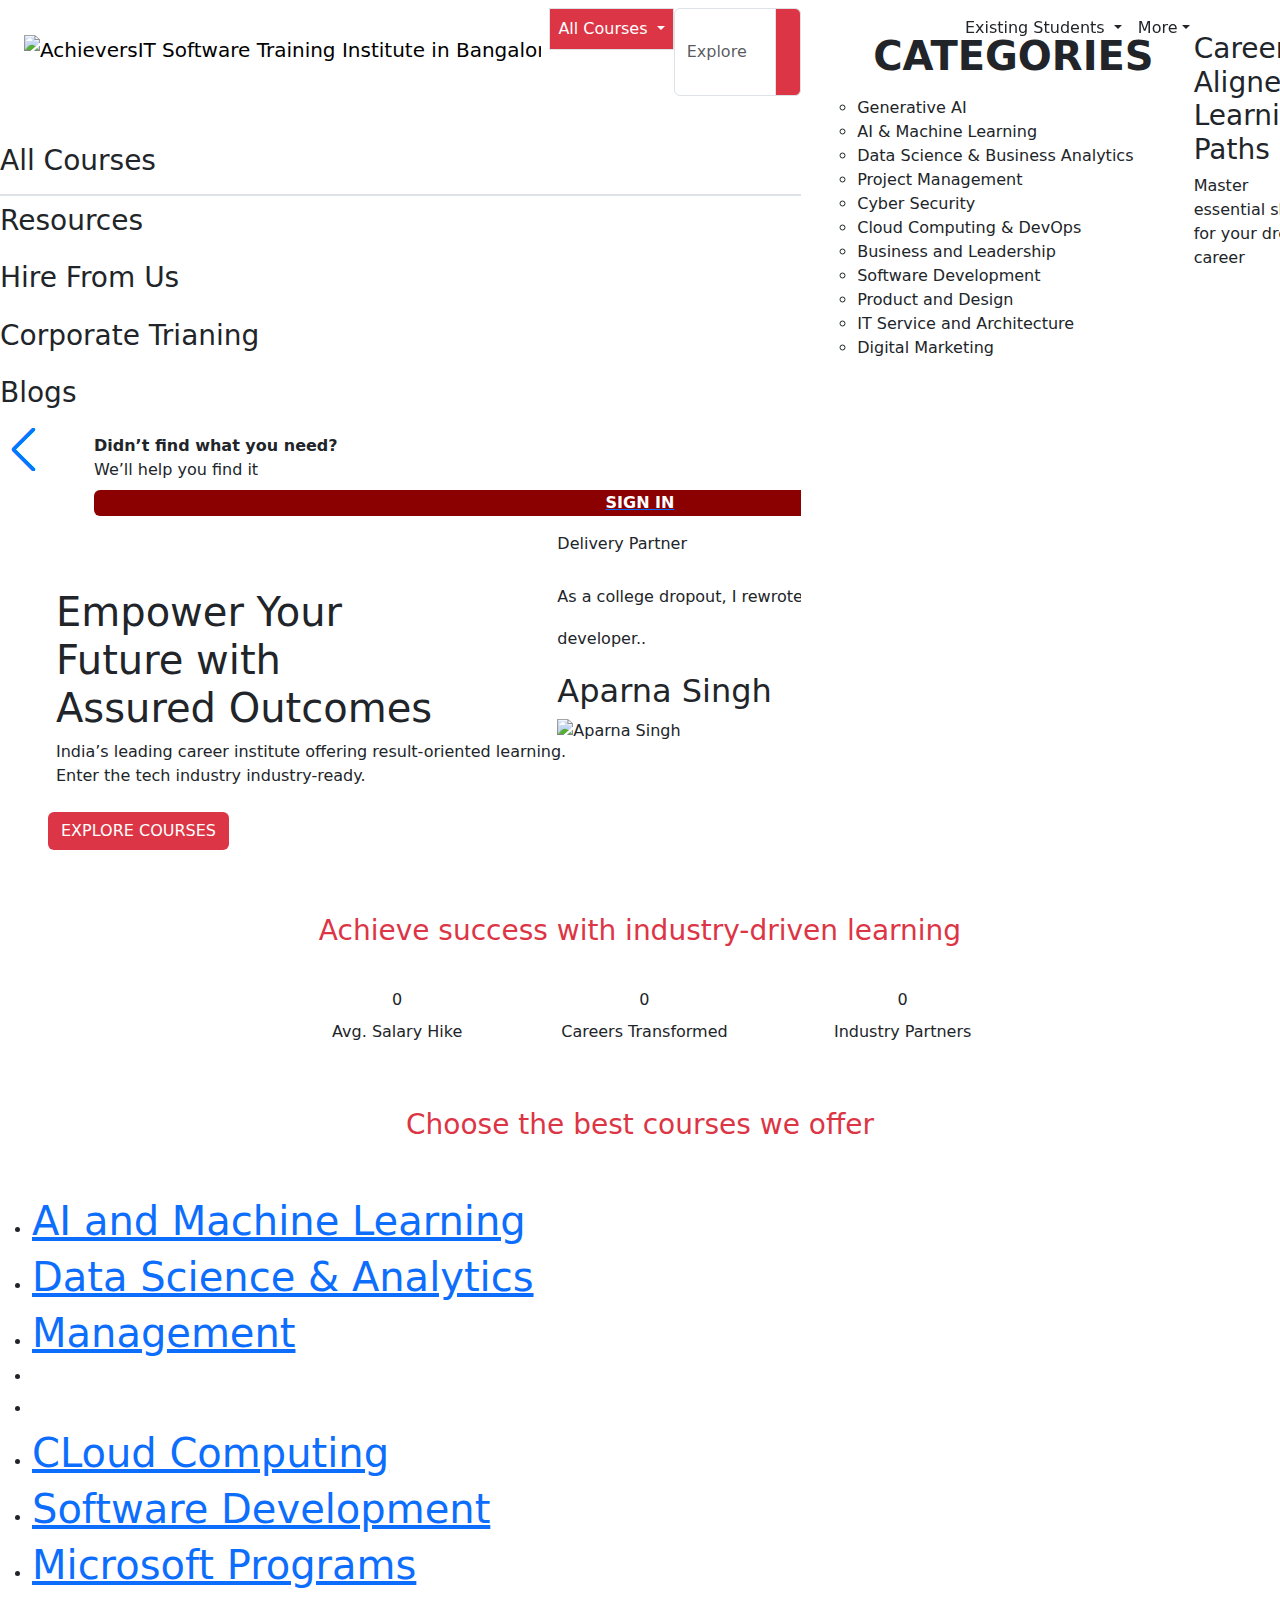
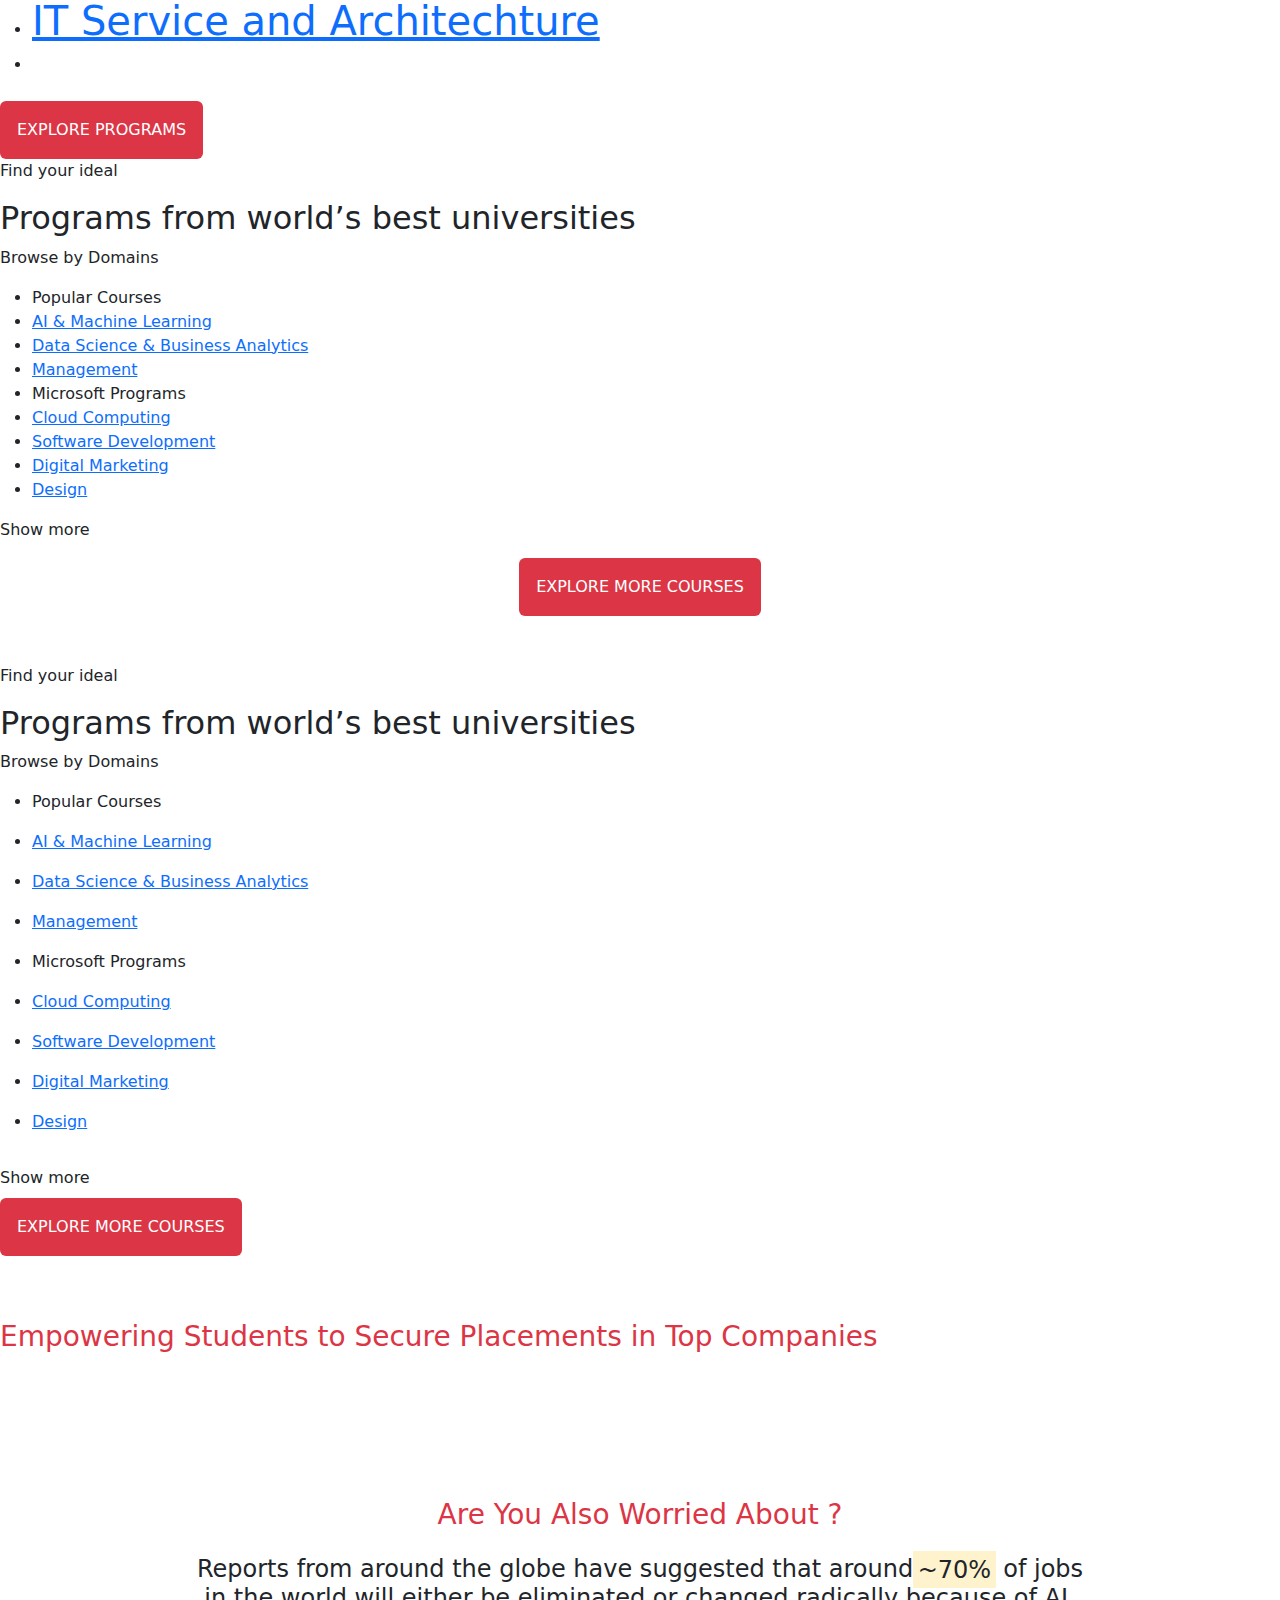
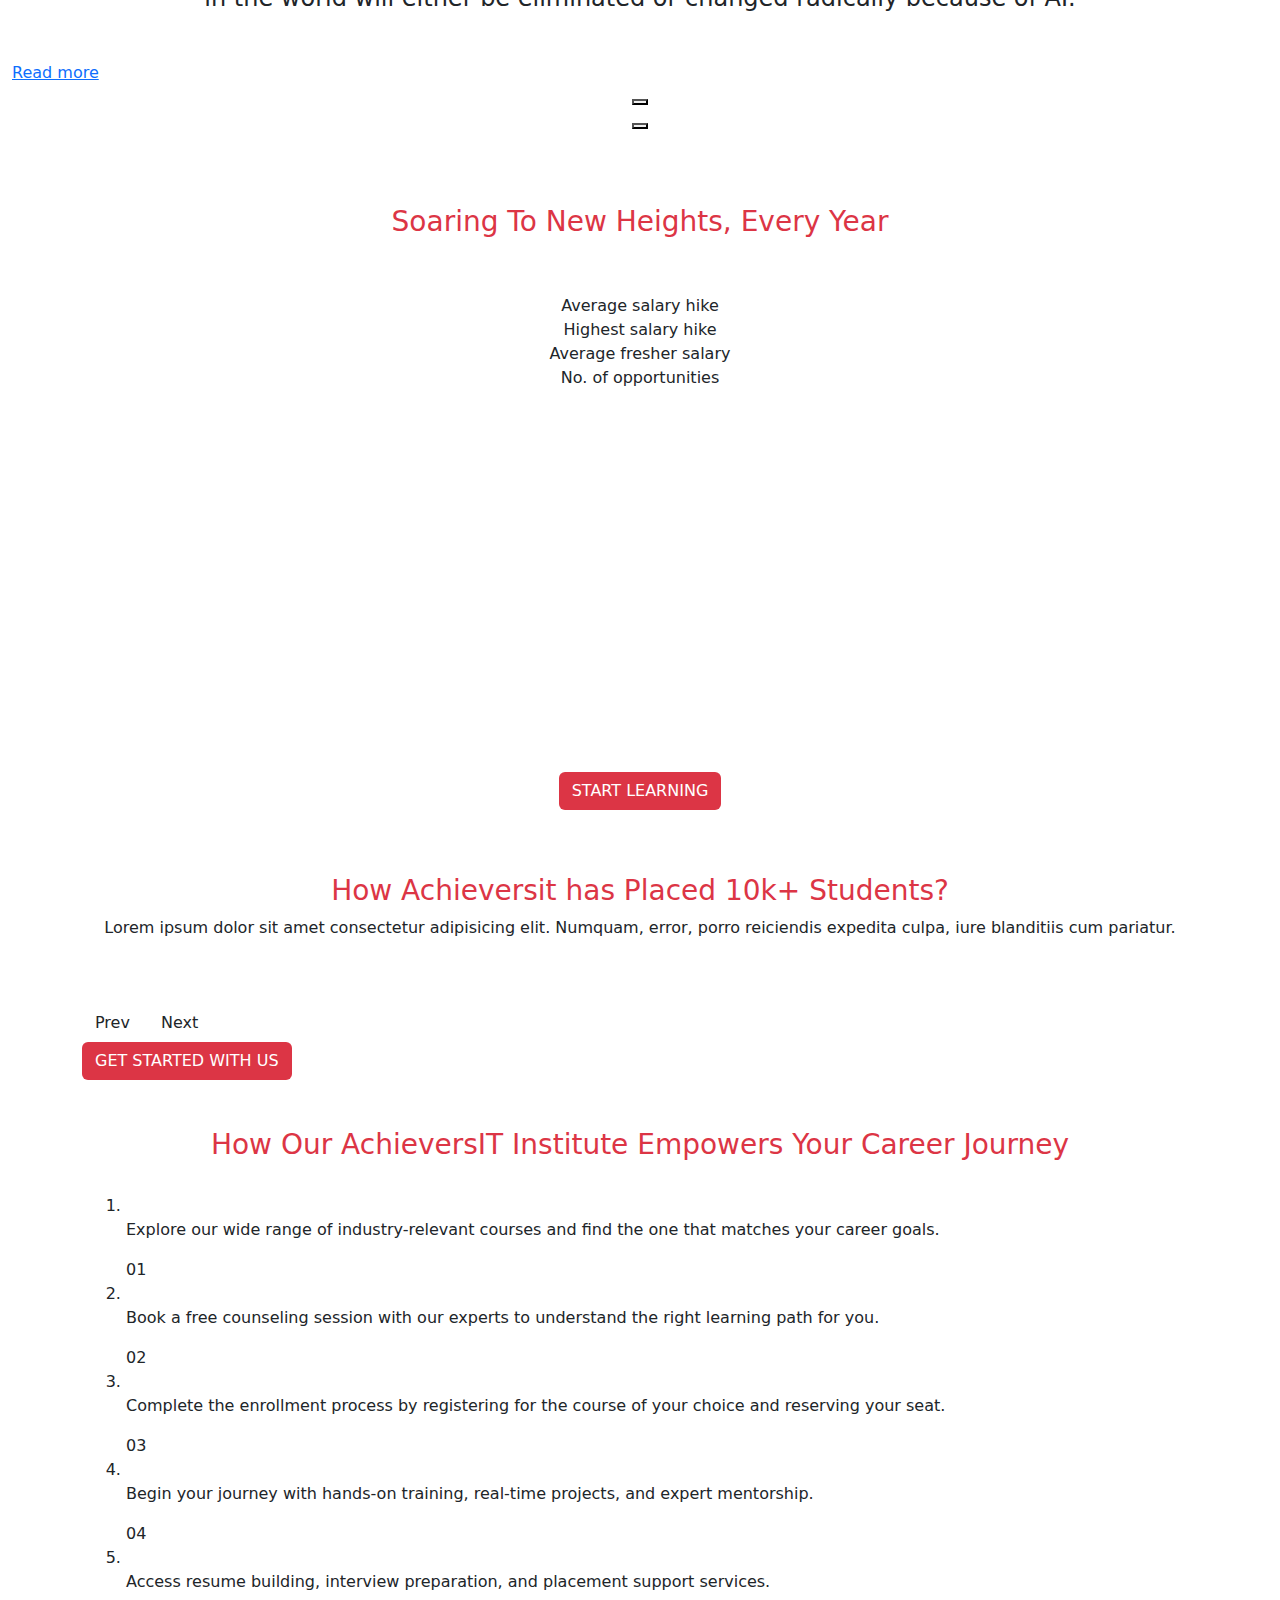
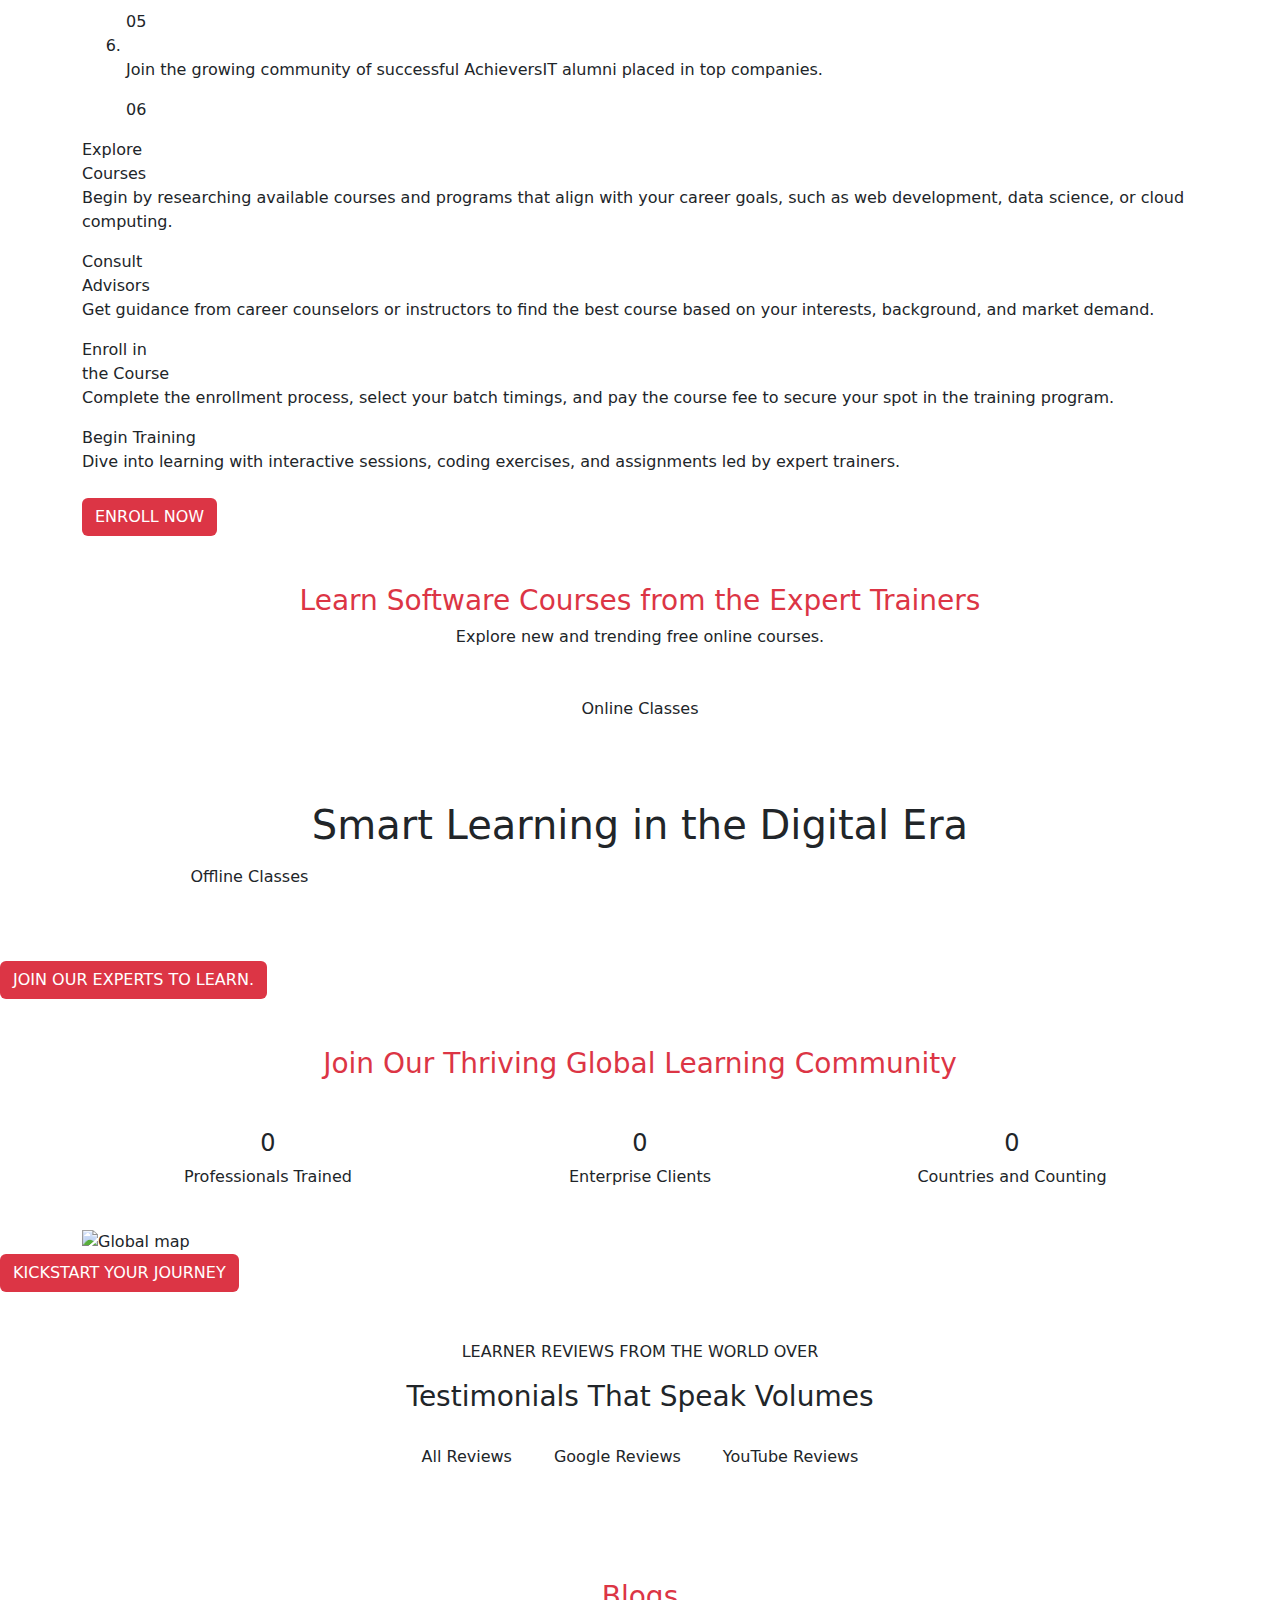
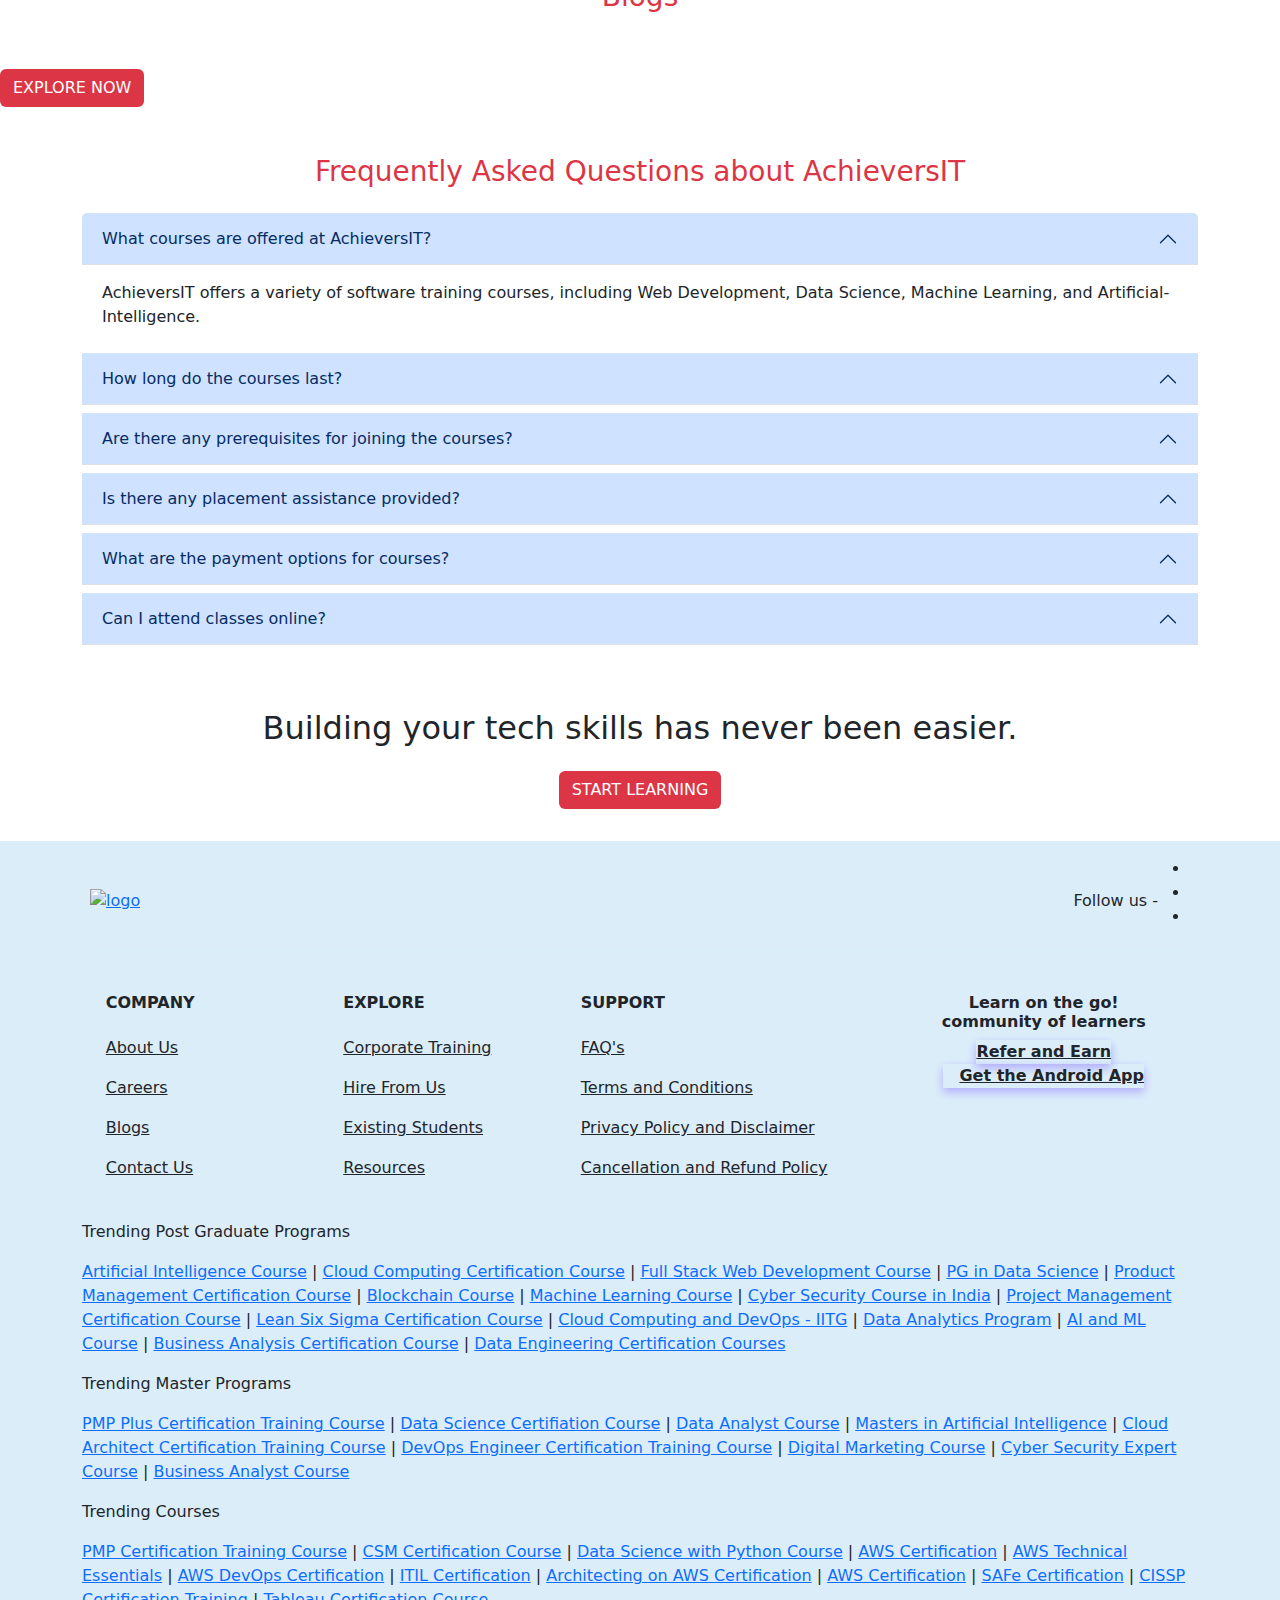
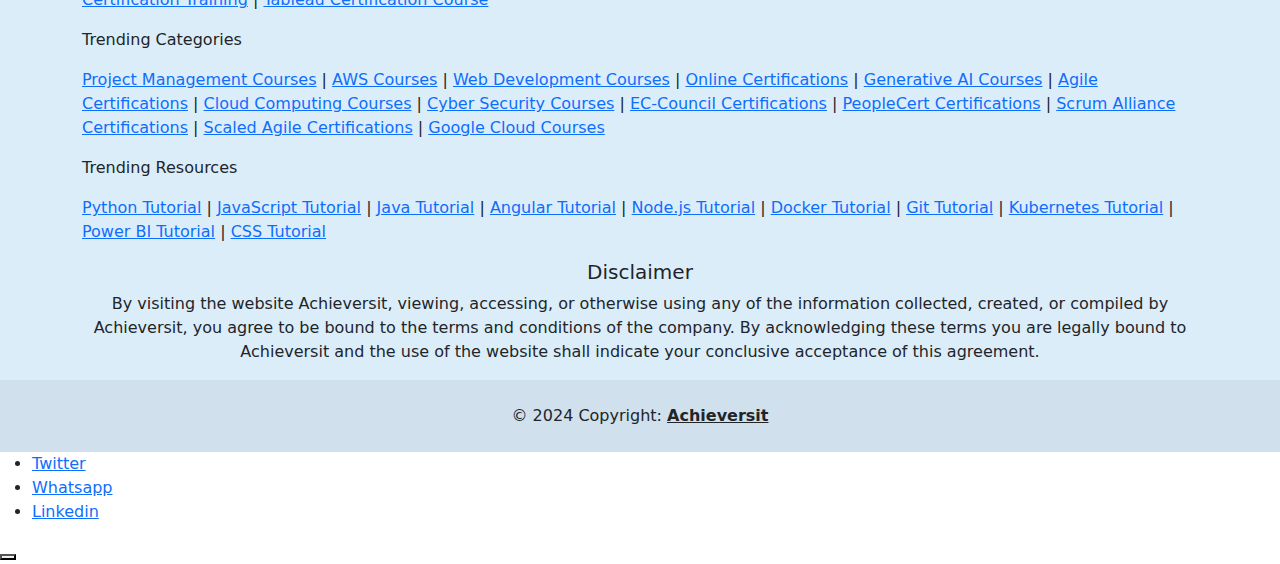
==== index.html @ 53a248aa "Add files via upload" ====
<!DOCTYPE html>
<html lang="en">

<head>
    <meta charset="UTF-8">
    <meta name="viewport" content="width=device-width, initial-scale=1.0">
    <title>Document</title>
    <link href="https://fonts.googleapis.com/css2?family=Poppins&display=swap" rel="stylesheet">
    <link rel="stylesheet" href="./assests/css/style.css">
    <link rel="stylesheet" href="./assests/css/responsive.css">
    <link rel="stylesheet" href="./assests/css/homepage.css">
    <link href="https://cdn.jsdelivr.net/npm/bootstrap@5.3.3/dist/css/bootstrap.min.css" rel="stylesheet"
        integrity="sha384-QWTKZyjpPEjISv5WaRU9OFeRpok6YctnYmDr5pNlyT2bRjXh0JMhjY6hW+ALEwIH" crossorigin="anonymous">
    <link rel="stylesheet" href="https://cdnjs.cloudflare.com/ajax/libs/font-awesome/6.6.0/css/all.min.css"
        integrity="sha512-Kc323vGBEqzTmouAECnVceyQqyqdsSiqLQISBL29aUW4U/M7pSPA/gEUZQqv1cwx4OnYxTxve5UMg5GT6L4JJg=="
        crossorigin="anonymous" referrerpolicy="no-referrer" />




    <!-- Swiper CSS -->
    <script src="https://d3js.org/d3.v7.min.js"></script>
    <link rel="stylesheet" href="https://cdn.jsdelivr.net/npm/swiper@10/swiper-bundle.min.css" />

    <!-- Swiper JS -->
    <script src="https://cdn.jsdelivr.net/npm/swiper@10/swiper-bundle.min.js"></script>
</head>

<body>
    <nav class="navbar navbar-expand-lg bg-white main-nav d-flex text-dark sticky-top top-3" id="navbar-dsk">

        <a class="navbar-brand ms-4 pt-0 me-0"  href="#">
            <img src="./assests/images/logo-ait-white.png" alt="AchieversIT Software Training Institute in Bangalore"
                class="w-100 ait-logo h-50 ">
        </a>




        <button class="navbar-toggler" type="button" id="menuToggle" data-bs-toggle="collapse"
            data-bs-target="#navbar-responsive" aria-controls="navbar-responsive" aria-expanded="false"
            aria-label="Toggle navigation">
            <i class="fa-solid fa-bars"></i>
        </button>

        <div class="collapse navbar-collapse mt-0 w-100 ms-0" id="navbarTogglerDemo02">
            <ul class="navbar-nav mt-2 mt-lg-0 w-100 border-x-none d-flex justify-content-evenly mx-2">
                <li class="nav-item dropdown flex-1 nav-item1" id="navbarDropdownMenuLink">
                    <a class="nav-link nav-link-btn text-white dropdown-toggle border h-11 rounded-8 bg-danger" href="#"
                        role="button" aria-expanded="false">
                        All Courses <i class="fa-solid fa-chevron-down" id="arrowIcon"></i>
                    </a>
                </li>

                <form class="d-flex text-captionNormal search-text" role="search" style="width: 35%;">
                    <div class="input-group h-11 rounded-8 text-captionNormal search-wrapper">
                        <input class="form-control text-captionNormal search-input -tracking-0\.14 " type="search"
                            placeholder="Explore Courses " aria-label="Search">

                        <span
                            class="input-group-text top-50 bg-danger w-8 h-8 rounded-8 cursor-pointer search-icon pointer-events-none right-auto p-spacing6">
                            <i class="fa-solid fa-magnifying-glass"></i>
                        </span>
                    </div>
                </form>
                <div id="dropdown-container">
                    <div class="overlay-container position-fixed" id="overlayContainer">
                        <div class="container bg-white fixed left-0 w-100  rounded" style="height: 83vh;">
                            <div class=" container-fluid">
                                <div class="d-flex flex-row width-fit">
                                    <div class="mega-menu-category pt-2">
                                        <h1 class="menu-heading text-captionNormal pt-3 pb-2 ms-5"
                                            style="font-weight: 600;">CATEGORIES</h1>
                                        <ul class="category-list  ">
                                            <li class="menu-list cursor-pointer active " tabindex="0"
                                                data-category="Generative AI"><a title="Generative AI">Generative
                                                    AI</a><i <i class="fa-solid fa-chevron-right"></i>
                                            </li>
                                            <li class="menu-list cursor-pointer " tabindex="0"
                                                data-category="AI &amp; Machine Learning"><a
                                                    title="AI &amp; Machine Learning">AI
                                                    &amp; Machine
                                                    Learning</a><i <i class="fa-solid fa-chevron-right"></i>
                                            </li>
                                            <li class="menu-list cursor-pointer " tabindex="0"
                                                data-category="Data Science &amp; Business Analytics"><a
                                                    title="Data Science &amp; Business Analytics">Data
                                                    Science &amp; Business Analytics</a> <i
                                                    class="fa-solid fa-chevron-right"></i></li>
                                            <li class="menu-list cursor-pointer " tabindex="0"
                                                data-category="Project Management"><a title="Project Management">Project
                                                    Management</a>
                                                <i class="fa-solid fa-chevron-right"></i>
                                            </li>
                                            <li class="menu-list cursor-pointer " tabindex="0"
                                                data-category="Cyber Security"><a title="Cyber Security">Cyber
                                                    Security</a> <i class="fa-solid fa-chevron-right"></i></li>
                                            <!-- <li class="menu-list cursor-pointer " tabindex="0"><a
                                                    title="Agile and Scrum">Agile and
                                                    Scrum</a> <i class="fa-solid fa-chevron-right"></i></li> -->
                                            <li class="menu-list cursor-pointer " tabindex="0"
                                                data-category="Cloud Computing &amp; DevOps"><a
                                                    title="Cloud Computing &amp; DevOps">Cloud
                                                    Computing &amp; DevOps</a> <i class="fa-solid fa-chevron-right"></i>
                                            </li>
                                            <li class="menu-list cursor-pointer " tabindex="0"
                                                data-category="Business and Leadership"><a
                                                    title="Business and Leadership">Business and
                                                    Leadership</a> <i class="fa-solid fa-chevron-right"></i></li>
                                            <li class="menu-list cursor-pointer " tabindex="0"
                                                data-category="Software Development"><a
                                                    title="Software Development">Software
                                                    Development</a> <i class="fa-solid fa-chevron-right"></i></li>
                                            <li class="menu-list cursor-pointer " tabindex="0"
                                                data-category="Product and Design"><a title="Product and Design">Product
                                                    and Design</a>
                                            </li>
                                            <li class="menu-list cursor-pointer " tabindex="0"
                                                data-category="IT Service and Architecture"><a
                                                    title="IT Service and Architecture">IT Service and
                                                    Architecture</a> <i class="fa-solid fa-chevron-right"></i></li>
                                            <!-- <li class="menu-list cursor-pointer " tabindex="0"><a
                                                    title="Quality Management">Quality
                                                    Management</a> <i class="fa-solid fa-chevron-right"></i>
                                            </li> -->
                                            <li class="menu-list cursor-pointer " tabindex="0"
                                                data-category="Digital Marketing"><a title="Digital Marketing">Digital
                                                    Marketing</a> <i class="fa-solid fa-chevron-right"></i>
                                            </li>
                                        </ul>
                                    </div>
                                    <div class="container d-flex flex-column  mt-3 gap-0 pt-0 max-h-484px overflow-y-auto  max-w-fit w-100 ms-3"
                                        style="overflow-x: hidden;">
                                        <div class="container pe-0" id="course-container">


                                            <div class="new-mega-menu-program " id="courseContainer"
                                                style="z-index: 99999; position: relative;">
                                                <div class="new-menu-list w-100">
                                                    <div class="new-megamenu-heading pt-2">
                                                        <h3>Career Aligned Learning Paths</h3>
                                                        <p>Master essential skills for your dream career</p>
                                                    </div>
                                                    <div class="row overflow-y-auto mx-2" id="courseList">
                                                        <!-- Bootstrap row for grid layout -->
                                                        <!-- Course cards will be dynamically generated here -->
                                                    </div>
                                                </div>
                                            </div>
                                        </div>
                                    </div>



                                    <div class="mega-menu-quick-links">
                                        <p class="mega-menu-free-course-heading">Looking for Free Courses?</p>
                                        <p>Get access to in-demand skill courses for free!</p>
                                        <div class="mega-menu-free-course-wrap pt-0">
                                            <a href="/">
                                                <img src="./assests/images/navbar-2.jpg"
                                                    class="img-fluid w-100 bg-white rounded-8"
                                                    style="width: 100px;height: 300px;">

                                                <button type="button"
                                                    class="shimmer-button btn text-white bg-danger px-3 px-2 mt-1 text-uppercase letter-space"
                                                    id="explore-btn">
                                                    Get Free Insights
                                                    <i></i>
                                                </button>
                                            </a>
                                        </div>
                                    </div>

                                    <!-- ---- -->
                                </div>
                            </div>
                        </div>
                    </div>
                </div>

                <li class="nav-item flex-1">
                    <a class="nav-link text-dark" href="">Corporate
                        Trianing</a>
                </li>
                <li class="nav-item flex-1">
                    <a class="nav-link text-dark" href="">Hire From Us</a>
                </li>
                <li class="nav-item dropdown flex-1">
                    <a class="nav-link text-dark dropdown-toggle" href="#" id="existingStudents"
                        data-bs-toggle="dropdown" aria-haspopup="true" aria-expanded="false">
                        Existing Students
                    </a>
                    <ul class="dropdown-menu" aria-labelledby="existingStudents"
                        style="z-index: 9999; min-width: 18rem;">
                        <li>
                            <a class="nav-link text-dark text-black p-0" href="https://lms.achieversit.com/"
                                target="_blank">LMS
                                Portal</a>
                        </li>
                    </ul>
                </li>

                <li class="nav-item dropdown flex-1">
                    <a class="nav-link text-dark dropdown-toggle" href="#" id="more" data-bs-toggle="dropdown"
                        aria-haspopup="true" aria-expanded="false">More</a>
                    <ul class="dropdown-menu" aria-labelledby="more" style="z-index: 9999;">
                        <li>
                            <a class="nav-link text-dark text-black p-0" href="https://lms.achieversit.com/"
                                target="_blank">Blogs</a>
                            <a class="nav-link text-dark text-black p-0" href="https://lms.achieversit.com/"
                                target="_blank">E-Learning
                            </a>
                            <a class="nav-link text-dark text-black p-0" href="https://lms.achieversit.com/"
                                target="_blank">Careers
                            </a>
                        </li>
                    </ul>
                </li>
                <li class="nav-item flex-1">
                    <button class="rounded-8 text-white mt-1 py-1 px-2 bg-danger" style="font-size: 15px;"><span><i class="fa-solid fa-right-to-bracket pe-2"></i></span>Signin</button>
                </li>
            </ul>
        </div>
    </nav>

    <!-- ----------------------------mobile navbar starts here ------------------------------------------------------------ -->



    <div class='fixed w-screen inset-0 bg-mono-black 
    opacity-100 bg-opacity-80
    translate-x-0
    transform transition ease-in-out duration-500 z-[999]' id="navbar-responsive">

        <div class="max-width-300 h-100" id="mob_navbar">
            <div class="d-flex flex-column h-100">
                <div class="d-flex align-items-center h-16 rounded-tr-20 w-100 p-3 gap-3 shadow-neutralShadow bg-white">
                    <div class="d-flex flex-grow-1">
                        <div class="w-27 h-2 position-relative">
                            <a href="/"><img alt="kh logo" src="./assests/images/logo-ait-white.png"
                                    class="img-fluid w-100 h-100 position-absolute"></a>
                        </div>
                    </div>
                    <div class="h-8 w-8 cursor-pointer d-flex justify-content-center align-items-center bg-neutral-100 rounded-112"
                        id="closeMenu">
                        <i class="fa-solid fa-xmark text-xl leading-5 text-neutral-600"></i>
                    </div>
                </div>

                <div class="px-spacing20 overflow-auto flex-grow-1 bg-subdued  mcard" id="mob-scrn-1">

                    <div class="block w-full position-relative flex-grow-1 bg-subdued" id="allCourses">
                        <div class="transition-all duration-500">
                            <div class="d-flex cursor-pointer align-items-center justify-content-between px-0 py-2">
                                <div class="d-flex text-sm fw-semibold align-items-center py-0 my-0 ">
                                    <div class="mr-1 ">
                                        <i class="text-xl leading-5 text-primary-main icon-building-01"></i>
                                    </div>
                                    <h3 class="text-neutral-800 fw-seminbold text-sm active">All Courses</h3>
                                </div>
                                <div class="w-5 h-5 ml-spacing8 d-flex align-items-center transition-all duration-300">
                                    <i
                                        class="fa-solid fa-chevron-right d-block top-0 position-relative  text-xl leading-5 text-neutral-500"></i>
                                </div>
                            </div>
                        </div>
                    </div>
                    <div class="border border-bottom border-neutral-200"></div>
                    <div class="block w-full position-relative flex-grow-1 bg-subdued">
                        <div class="transition-all duration-500">
                            <div class="d-flex cursor-pointer align-items-center justify-content-between px-0 py-2">
                                <div class="d-flex text-sm fw-semibold align-items-center py-0 my-0">
                                    <div class="mr-1"><i
                                            class="text-xl leading-5 text-primary-main icon-building-01"></i></div>
                                    <h3 class="text-neutral-800 fw-seminbold text-sm ">Resources</h3>
                                </div>
                            </div>
                        </div>
                    </div>
                    <div class="block w-full position-relative flex-grow-1 bg-subdued">
                        <div class="transition-all duration-500">
                            <div class="d-flex cursor-pointer align-items-center justify-content-between px-0 py-2">
                                <div class="d-flex text-sm fw-semibold align-items-center py-0 my-0">
                                    <div class="mr-1"><i
                                            class="text-xl leading-5 text-primary-main icon-building-01"></i></div>
                                    <h3 class="text-neutral-800 fw-seminbold text-sm ">Hire From Us</h3>
                                </div>
                            </div>
                        </div>
                    </div>
                    <div class="block w-full position-relative flex-grow-1 bg-subdued">
                        <div class="transition-all duration-500">
                            <div class="d-flex cursor-pointer align-items-center justify-content-between px-0 py-2">
                                <div class="d-flex text-sm fw-semibold align-items-center py-0 my-0">
                                    <div class="mr-1"><i
                                            class="text-xl leading-5 text-primary-main icon-building-01"></i></div>
                                    <h3 class="text-neutral-800 fw-seminbold text-sm ">Corporate Trianing</h3>
                                </div>
                            </div>
                        </div>
                    </div>
                    <div class="block w-full position-relative flex-grow-1 bg-subdued">
                        <div class="transition-all duration-500">
                            <div class="d-flex cursor-pointer align-items-center justify-content-between px-0 py-2">
                                <div class="d-flex text-sm fw-semibold align-items-center py-0 my-0">
                                    <div class="mr-1"><i
                                            class="text-xl leading-5 text-primary-main icon-building-01"></i></div>
                                    <h3 class="text-neutral-800 fw-seminbold text-sm ">Blogs</h3>
                                </div>
                            </div>
                        </div>
                    </div>








                </div>



                <div class="overflow-auto flex-grow-1 bg-subdued d-none shadow-neutralShadow" id="all_courses">
                    <div class="d-flex align-items-center py-2 cursor-pointer border bg-white w-100 px-2 position-fixed max-width-300  "
                        id="course-label" style="border-top: 0 !important;z-index: 9999;">
                        <i class="fa-solid fa-chevron-left d-block top-0 position-relative  text-xl leading-5 text-neutral-500 mr-2"
                            id="backButton"></i>
                        <h2 class="text-sm fw-semibold text-md ms-5 ps-3" id="course-title">All Courses</h2>
                    </div>
                    <div id="dynamic-sections" class="px-spacing20 pt-50"></div>

                </div>
                <div class="container position-fixed bottom-5 overflow-y-auto cards-scrollbar mnavbar h-100 ps-3 pt-2 d-none bg-white "
                    id="mob_courses_container">



                    <div class="d-flex align-items-center py-2 cursor-pointer border bg-white w-100 px-0 ms-0 position-fixed"
                        id="categoryLabel" style="border-top: 0 !important;border-left: 0 !important;z-index: 9999;">
                        <i class="fa-solid fa-chevron-left d-block top-0 position-relative  text-xl leading-5 text-neutral-500 mr-2"
                            id="course_back"></i>
                        <span id="dynamicCategory" class="text-sm fw-semibold text-md ms-5 ps-3"></span>
                    </div>



                    <div class="new-mega-menu-program position-relative " id="courseContainer" style="top: 35px;">
                        <!-- <div id="categoryLabel" class="d-flex align-items-center mb-3 position-fixed bg-white shadow-neutralShadow">
                             Chevron icon -->
                        <!-- <span class="material-icons me-2"><i
                                class="fa-solid fa-chevron-left d-block top-0 position-relative  text-xl leading-5 text-neutral-500 mr-2"></i></span>
                            <span id="dynamicCategory" class="text-sm ms-5 fw-semibold"></span>
                        </div> -->
                        <div class="menu-heading text-danger pt-3">
                            <h3 class="text-sm ">Career Aligned Learning Paths</h3>
                            <p class="text-sm">Master essential skills for your dream career</p>
                        </div>
                        <div class="row" id="mobcourseList">
                            <!-- Dynamic course content goes here -->
                        </div>
                    </div>
                </div>



                <div class="w-100 d-flex container">
                    <div class="container bg-white">
                        <div
                            class="d-flex  align-items-center bg-mono-whiteSubdued px-spacing20 py-2 justify-content-between text-sm">
                            <i class="icon-help-octagon text-xl leading-5 text-neutral-600"></i>
                            <div class="d-flex flex-column flex-grow-1">
                                <div class="fw-semibold text-sm leading-4.5 text-neutral-800">Didn’t find
                                    what
                                    you need?</div>
                                <div class="fw-regular text-sm leading-4.5 text-neutral-600">We’ll help you
                                    find
                                    it</div>
                            </div>
                            <!-- <div class="d-flex justify-content-center align-items-center">
                                <div
                                    class="h-8 min-w-24 border border-neutral-700 rounded d-flex align-items-center justify-content-center px-spacing12">
                                    <a href="tel:undefined" rel="nofollow" class="d-flex gap-spacing8 items-center"><i
                                            class="fa-solid fa-phone text-base leading-4 text-dark"></i>
                                        <p class="text-sm fw-semibold whitespace-nowrap text-dark">Call Us</p>
                                    </a>
                                </div>
                            </div> -->
                        </div>
                        <div class="px-spacing20 w-100 py-spacing16">
                            <a href="#" class="bg-danger">
                                <button
                                    class="text-shinywhite text-uppercase text-white fw-bold text-sm h-11 w-100 align-items-center text-center border-none border-0 rounded px-spacing16 d-flex justify-content-center"
                                    style="background-color: darkred !important;">Sign
                                    In
                                </button>
                            </a>
                        </div>
                    </div>
                </div>
            </div>
        </div>
    </div>

    <!-- <a href="./banner.html"></a> -->
    <!------------------------------------End of navbar----------------------------  -->

    <div class=" conatiner pt-3 bg-overlay banner-container">
        <div class="row mx-0">
            <div class="col-lg-5  mt-lg-5 pt-sm-0 mt-sm-0 pt-md-2 mt-md-2 banner-text ps-md-5">
                <h1 class=" w-100 text-41 ms-2 text-shinywhite">
                    Empower Your <br>Future with<br>
                    <span class="lz-animation text-41">Assured Outcomes</span>
                </h1>
                <p class="text-shinywhite text-24 w-100 d-flex ms-2 text-nowrap">
                    India’s leading career institute offering result-oriented learning.<br>
                    Enter the tech industry industry-ready.
                </p>

                <button type="button"
                    class="shimmer-button btn text-white bg-danger h-40 mt-2 text-uppercase letter-space"
                    id="explore-btn">
                    EXPLORE COURSES
                    <i></i>
                </button>

            </div>
            <div class="col-lg-7 col-md-12 col-sm-12">
                <div class="position-relative">
                    <div class="container img-container">
                        <div class="path">
                            <div class="position-relative w-100 right-0 path-cont" style="z-index: 2;">
                                <div class="text-card ps-0 text-center px-2 d-flex align-items-center h-100">
                                    <p id="role1" class="text-dark">Delivery Partner</p>
                                    <img src="https://www.masaischool.com/images/revamp/Arrow.svg" class="w-50" alt="">
                                    <p id="role2" class="text-dark">Software Developer</p>
                                </div>
                            </div>
                        </div>
                        <div class="profile">
                            <div class="text-card">
                                <p id="profile-quote"><i class="fa-solid fa-quote-left fs-3"
                                        style="color: var(--bg-orangered);"></i>As a college dropout, I rewrote my
                                    future with AchieversIT's help, becoming a skilled developer..<i
                                        class="fa-solid fa-quote-right fs-3" style="color: var(--bg-orangered);"></i>
                                </p>
                                <h2 id="profile-name">Aparna Singh</h2>
                            </div>

                        </div>
                        <div class="rounded-circle pt-0 px-0 pb-0 lg-w-100 " style="z-index: 1;">
                            <img src="https://masai-website-images.s3.ap-south-1.amazonaws.com/Harshit_Tripathi_4defe7c5e9.png"
                                alt="Aparna Singh" class="bn-img" id="profile-image">
                        </div>
                    </div>
                </div>
            </div>

        </div>
    </div>
    <!-- ----------------------------------------------------------Build Trust  ref-------------------------- -->
    <div class="container-fluid pt-5 hiden pb-0" id="stats-section">
        <div class="position-absolute top-2 left-0 opacity-ntrl  text-ntrlclr">
            <!-- <svg viewBox="0 0 142 116" width="142" height="116" class="svg-img">
                <g clip-path="url(#clip0_413_10833)">
                    <path fill-rule="evenodd" clip-rule="evenodd"
                        d="M141.377 18.1171C120.202 28.1823 109.615 40.0086 109.615 53.5965C118.64 54.603 126.103 58.1677 132.005 64.2907C137.906 70.4136 140.857 77.501 140.857 85.5531C140.857 94.1085 137.993 101.322 132.265 107.193C126.537 113.064 119.334 116 110.656 116C100.936 116 92.5185 112.184 85.4023 104.551C78.286 96.9183 74.728 87.6501 74.728 76.7462C74.728 44.0345 93.6465 18.4527 131.484 0L141.377 18.1171ZM66.6493 18.1171C45.3006 28.1823 34.6264 40.0086 34.6264 53.5965C43.8254 54.603 51.3755 58.1677 57.2767 64.2907C63.178 70.4136 66.1286 77.501 66.1286 85.5531C66.1286 94.1085 63.2214 101.322 57.4069 107.193C51.5924 113.064 44.3461 116 35.6678 116C25.948 116 17.5736 112.184 10.5441 104.551C3.51467 96.9183 0 87.6501 0 76.7462C0 44.0345 18.8317 18.4527 56.4957 0L66.6493 18.1171Z"
                        fill="orangered"></path>
                </g>
                <defs>
                    <clipPath id="clip0_413_10833">
                        <rect width="142" height="116" fill="var(--bg-orangered)"></rect>
                    </clipPath>
                </defs>
            </svg> -->
        </div>
        <h3 class="text-center text-41 text-danger linear-wipe m-3 mb-4 ">Achieve success with industry-driven
            learning
        </h3>

        <div class="row justify-content-center align-items-start pt-3 pb-5 cursor-pointer mx-5" style=" --bs-gutter-x:0rem; gap: 60px !important;">
            <!-- Card 1 -->
            <div class="col-md-6 col-lg-2 stat-card text-center d-flex justify-content-evenly align-items-center position-relative">
                <i class="fa-solid fa-coins fs-11 icon-outside bx-shadow"></i>
                <div class="card-cont d-flex flex-column gap-2">
                    <p class="stat-value m-0" id="salary-hike" data-target="71.6">0</p>
                    <p class="stat-label m-0">Avg. Salary Hike</p>
                </div>
            </div>
            
            <!-- Card 2 -->
            <div class="col-md-6 col-lg-2 stat-card text-center d-flex justify-content-evenly align-items-center position-relative">
                <i class="fa-solid fa-people-group fs-11 icon-outside bx-shadow"></i>
                <div class="card-cont d-flex flex-column gap-2">
                    <p class="stat-value m-0" id="careers-transformed" data-target="5000">0</p>
                    <p class="stat-label text-wrap m-0">Careers Transformed</p>
                </div>
            </div>

            <!-- Card 3 -->
            <div class="col-md-6 col-lg-2 stat-card text-center d-flex justify-content-evenly align-items-center position-relative">
                <i class="fa-solid fa-users fs-11 icon-outside bx-shadow"></i>
                <div class="card-cont d-flex flex-column gap-2">
                    <p class="stat-value m-0" id="industry-partners" data-target="400">0</p>
                    <p class="stat-label m-0">Industry Partners</p>
                </div>
            </div>
        </div>
    </div>
    <!-- -----------------------------------------------------------choose programs section -------------------------------------------------- -->
    <div class="grid" id="prog-offer">
        <h3 class="text-center text-41 text-danger linear-wipe pt-3 pb-5">Choose the best courses we offer
        </h3>
        <ul id="hexGrid">
            <li class="hex">
                <div class="hexIn">
                    <a class="hexLink" href="#">
                        <div class='img' style='background-image:url(./assests/images/aiimage.jpg);'></div>
                        <h1 id="demo1">AI and Machine Learning</h1>
                        <!-- <p id="demo2">Some sample text about the article this hexagon leads to</p> -->
                    </a>
                </div>
            </li>

            <li class="hex">
                <div class="hexIn">
                    <a class="hexLink" href="#">
                        <div class='img' style='background-image: url(./assests/images/datascience.jpg);'></div>
                        <h1 id="demo1">Data Science & Analytics</h1>
                        <!-- <p id="demo2">Some sample text about the article this hexagon leads to</p> -->
                    </a>
                </div>
            </li>
            <li class="hex">
                <div class="hexIn">
                    <a class="hexLink" href="#">
                        <div class='img' style='background-image: url(./assests/images/management.jpg);'></div>
                        <h1 id="demo1">Management</h1>
                        <!-- <p id="demo2">Some sample text about the article this hexagon leads to</p> -->
                    </a>
                </div>
            </li>
            <li class="hex">
                <div class="hexIn">
                    <a class="hexLink" href="#">
                        <div class='img' style="background-image: url(./assests/images/design.jpg)"></div>
                        <!-- <h1 id="demo1">Design</h1> -->
                        <!-- <p id="demo2">Some sample text about the article this hexagon leads to</p> -->
                    </a>
                </div>
            </li>
            <li class="hex">
                <div class="hexIn">
                    <a class="hexLink" href="#">
                        <div class='img' style='background-image: url(./assests/images/digitalmearketing.jpg);'></div>
                        <!-- <h1 id="demo1">Digital Marketing</h1> -->
                        <!-- <p id="demo2">Some sample text about the article this hexagon leads to</p> -->
                    </a>
                </div>
            </li>
            <li class="hex">
                <div class="hexIn">
                    <a class="hexLink" href="#">
                        <div class='img' style='background-image: url(./assests/images/cloud.jpg);'></div>
                        <h1 id="demo1">CLoud Computing</h1>
                        <!-- <p id="demo2">Some sample text about the article this hexagon leads to</p> -->
                    </a>
                </div>
            </li>
            <li class="hex">
                <div class="hexIn">
                    <a class="hexLink" href="#">
                        <div class='img' style='background-image: url(./assests/images/softwaredevelopment.jpg);'></div>
                        <h1 id="demo1">Software Development</h1>
                        <!-- <p id="demo2">Some sample text about the article this hexagon leads to</p> -->
                    </a>
                </div>
            </li>
            <li class="hex">
                <div class="hexIn">
                    <a class="hexLink" href="#">
                        <div class='img' style='background-image: url(./assests/images/microsoft.jpg);'></div>
                        <h1 id="demo1">Microsoft Programs</h1>
                        <!-- <p id="demo2">Some sample text about the article this hexagon leads to</p> -->
                    </a>
                </div>
            </li>


            <!-- <li class="hex">
        <div class="hexIn">
          <a class="hexLink" href="#">
            <div class='img' style='background-image:url(https://images.unsplash.com/photo-1417436026361-a033044d901f?ixlib=rb-0.3.5&amp;q=80&amp;fm=jpg&amp;crop=entropy&amp;w=1080&amp;fit=max&amp;s=faa4e192f33e0d6b7ce0e54f15140e42);'></div>
            <h1 id="demo1">This is a title</h1>
            <p id="demo2">Some sample text about the article this hexagon leads to</p>
          </a>
        </div>
      </li> -->
            <!-- <li class="hex">
        <div class="hexIn">
          <a class="hexLink" href="#">
            <div class='img' style='background-image: url(https://images.unsplash.com/photo-1425668273332-3a46ab26b161?ixlib=rb-0.3.5&amp;q=80&amp;fm=jpg&amp;crop=entropy&amp;w=1080&amp;fit=max&amp;s=d453ab3dec298c43415526458b360fa6);'></div>
            <h1 id="demo1">This is a title</h1>
            <p id="demo2">Some sample text about the article this hexagon leads to</p>
          </a>
        </div>
      </li> -->
            <!-- <li class="hex">
        <div class="hexIn">
          <a class="hexLink" href="#">
                <div class='img' style='background-image: url(https://images.unsplash.com/44/MIbCzcvxQdahamZSNQ26_12082014-IMG_3526.jpg?ixlib=rb-0.3.5&amp;q=80&amp;fm=jpg&amp;crop=entropy&amp;w=1080&amp;fit=max&amp;s=49dab7a5e4b2e28b5707bc2db974c94b);'></div>
            <h1 id="demo1">This is a title</h1>
            <p id="demo2">Some sample text about the article this hexagon leads to</p>
          </a>
        </div>
      </li> -->
            <li class="hex">
                <div class="hexIn">
                    <a class="hexLink" href="#">
                        <div class='img' style='background-image: url(./assests/images/service.jpg);'></div>
                        <h1 id="demo1">IT Service and Architechture</h1>
                        <!-- <p id="demo2">Some sample text about the article this hexagon leads to</p> -->
                    </a>
                </div>
            </li>
            <li class="hex pb-0 mb-0" style=".hex::after{padding-bottom: 0px;} ;width: 15%;">
                <!-- <div class="hexIn">
          <a class="hexLink" href="#">
            <div class='img' style='background-image: url(https://images.unsplash.com/photo-1417026846249-f31f7e43fc35?crop=entropy&amp;fit=crop&amp;fm=jpg&amp;h=1375&amp;ixjsv=2.1.0&amp;ixlib=rb-0.3.5&amp;q=80&amp;w=1725);'></div>
            <h1 id="demo1">This is a title</h1>
            <p id="demo2">Some sample text about the article this hexagon leads to</p>
          </a>
        </div> -->
            </li>
        </ul>
        <button type="button "
            class="shimmer-button btn text-white bg-danger p-3 mt-2 text-uppercase letter-space position-relative left-50"
            id="explore-progbtn">
            EXPLORE Programs
            <i></i>
        </button>
    </div>










    <!-- ---------------------------------------------Program cards-------------------------------- -->
    <section class="section programs-section filter-program-section gl-grid js-program-section  our-courses-sec"
        id="our-courses">

        <div class="explore-program--scroll" id="explore-program"></div>
        <div class="section-body js-program-wrapper">
            <div class="programs-block js-program-block init-click" id="courses-list-accordion">
                <div class="program-list-wrapper bg-transparent">
                    <div class="section-head">
                        <div class="program-section-head-wrapper">
                            <p class="section-overline">Find your ideal </p>
                            <h2 class="section-title mb-16">Programs from world’s best universities</h2>
                        </div>
                    </div>
                    <div class="program-data-wrapper js-program-list-wrapper active-list">
                        <div class="js-recommended-cards recommended js-tab-pane tab-pane active " id="recommeded">
                        </div>

                        <div class="js-tab-pane tab-pane active bg-transparent id="domain">
                            <p class="program-cat-title">Browse by Domains</p>
                            <ul class="programs-list bg-transparent ">
                                <li class="program-list__item popular-open__item">
                                    <div class="program-acc-item">
                                        <div class="acc-title program-acc-head js-program-head js-popular-item track-click-mp active"
                                            data-rel="popular" data-event-type="Domains Cards" data-title="Popular"
                                            data-tab="init">
                                            <div class="lazy program-acc__logo js-popularicon gl-lazy-loaded fadeIn"
                                                data-background-image="https://d1vwxdpzbgdqj.cloudfront.net/s3-public-images/icons/popular-new.svg"
                                                data-loaded="true"
                                                style="background-image: url(&quot;https://d1vwxdpzbgdqj.cloudfront.net/s3-public-images/icons/popular-new.svg&quot;);">
                                            </div>
                                            <p class="program__title m-0">Popular Courses</p>
                                            <span class="program-acc__arrow"></span>
                                        </div>

                                    </div>
                                </li>
                                <li class="program-list__item program-item__domain" data-cat="Domains">
                                    <div class="program-acc-item">
                                        <div class="acc-title program-acc-head js-program-head track-click-mp"
                                            data-rel="artificial-intelligence" data-event-type="Domains Cards"
                                            data-title="AI &amp; Machine Learning" data-tab="init">
                                            <div class="lazy program-acc__logo"
                                                data-background-image="https://d1vwxdpzbgdqj.cloudfront.net/s3-public-images/icons/artificial-intelligence.svg"
                                                data-loaded="true"
                                                style="background-image: url(&quot;https://d1vwxdpzbgdqj.cloudfront.net/s3-public-images/icons/artificial-intelligence.svg&quot;);">
                                            </div>
                                            <a href="/artificial-intelligence/courses" class="program__title">AI
                                                &amp;
                                                Machine Learning</a>
                                            <span class="program-acc__arrow"></span>
                                        </div>

                                    </div>
                                </li>
                                <li class="program-list__item program-item__domain" data-cat="Domains">
                                    <div class="program-acc-item">
                                        <div class="acc-title program-acc-head js-program-head track-click-mp"
                                            data-rel="data-science" data-event-type="Domains Cards"
                                            data-title="Data Science &amp; Business Analytics " data-tab="init">
                                            <div class="lazy program-acc__logo"
                                                data-background-image="https://d1vwxdpzbgdqj.cloudfront.net/s3-public-images/icons/data-science.svg"
                                                data-loaded="true"
                                                style="background-image: url(&quot;https://d1vwxdpzbgdqj.cloudfront.net/s3-public-images/icons/data-science.svg&quot;);">
                                            </div>
                                            <a href="/data-science/courses" class="program__title">Data Science
                                                &amp;
                                                Business Analytics </a>
                                            <span class="program-acc__arrow"></span>
                                        </div>

                                    </div>
                                </li>
                                <!-- <li class="program-list__item program-item__domain" data-cat="Domains">
                                    <div class="program-acc-item">
                                        <div class="acc-title program-acc-head js-program-head track-click-mp"
                                            data-rel="study-abroad" data-event-type="Domains Cards"
                                            data-title="Study Abroad" data-tab="init">
                                            <div class="lazy program-acc__logo"
                                                data-background-image="https://d1vwxdpzbgdqj.cloudfront.net/s3-public-images/icons/study-abroad.svg"
                                                data-loaded="true"
                                                style="background-image: url(&quot;https://d1vwxdpzbgdqj.cloudfront.net/s3-public-images/icons/study-abroad.svg&quot;);">

                                            </div>
                                            <a href="/study-abroad/courses" class="program__title">Study Abroad</a>
                                            <span class="program-acc__arrow"></span>
                                        </div>

                                    </div>
                                </li> -->
                                <li class="program-list__item program-item__domain" data-cat="Domains">
                                    <div class="program-acc-item">
                                        <div class="acc-title program-acc-head js-program-head track-click-mp"
                                            data-rel="management" data-event-type="Domains Cards"
                                            data-title="Management" data-tab="init">
                                            <div class="lazy program-acc__logo"
                                                data-background-image="https://d1vwxdpzbgdqj.cloudfront.net/s3-public-images/icons/management.svg"
                                                data-loaded="true"
                                                style="background-image: url(&quot;https://d1vwxdpzbgdqj.cloudfront.net/s3-public-images/icons/management.svg&quot;);">
                                            </div>
                                            <a href="/management/courses" class="program__title">Management</a>
                                            <span class="program-acc__arrow"></span>
                                        </div>

                                    </div>
                                </li>
                                <li class="program-list__item program-item__domain" data-cat="Domains">
                                    <div class="program-acc-item">
                                        <div class="acc-title program-acc-head js-program-head track-click-mp"
                                            data-rel="microsoft_programs" data-event-type="Domains Cards"
                                            data-title="Microsoft Programs" data-tab="init">
                                            <div class="lazy program-acc__logo"
                                                data-background-image="https://d1vwxdpzbgdqj.cloudfront.net/s3-public-images/icons/microsoft-programs.svg"
                                                data-loaded="true"
                                                style="background-image: url(&quot;https://d1vwxdpzbgdqj.cloudfront.net/s3-public-images/icons/microsoft-programs.svg&quot;);">
                                            </div>

                                            <p class="program__title m-0">Microsoft Programs</p>
                                            <span class="program-acc__arrow"></span>
                                        </div>

                                    </div>
                                </li>

                                <li class="program-list__item program-item__domain" data-cat="Domains">
                                    <div class="program-acc-item">
                                        <div class="acc-title program-acc-head js-program-head track-click-mp"
                                            data-rel="cloud_computing" data-event-type="Domains Cards"
                                            data-title="Cloud Computing" data-tab="init">
                                            <div class="lazy program-acc__logo"
                                                data-background-image="https://d1vwxdpzbgdqj.cloudfront.net/s3-public-images/icons/cloud-computing.svg"
                                                data-loaded="true"
                                                style="background-image: url(&quot;https://d1vwxdpzbgdqj.cloudfront.net/s3-public-images/icons/cloud-computing.svg&quot;);">
                                            </div>
                                            <a href="/cloud-computing/courses" class="program__title">Cloud
                                                Computing</a>
                                            <span class="program-acc__arrow"></span>
                                        </div>

                                    </div>
                                </li>
                                <!-- <li class="program-list__item program-item__domain" data-cat="Domains">
                                    <div class="program-acc-item">
                                        <div class="acc-title program-acc-head js-program-head track-click-mp"
                                            data-rel="cyber-security" data-event-type="Domains Cards"
                                            data-title="Cyber Security" data-tab="init">
                                            <div class="lazy program-acc__logo"
                                                data-background-image="https://d1vwxdpzbgdqj.cloudfront.net/s3-public-images/icons/cyber-security.svg">
                                            </div>
                                            <a href="/cyber-security/courses" class="program__title">Cyber Security</a>
                                            <span class="program-acc__arrow"></span>
                                        </div>

                                    </div>
                                </li> -->
                                <li class="program-list__item program-item__domain" data-cat="Domains">
                                    <div class="program-acc-item">
                                        <div class="acc-title program-acc-head js-program-head track-click-mp"
                                            data-rel="software_development" data-event-type="Domains Cards"
                                            data-title="Software Development" data-tab="init">
                                            <div class="lazy program-acc__logo"
                                                data-background-image="https://d1vwxdpzbgdqj.cloudfront.net/s3-public-images/icons/software-engineering.svg"
                                                data-loaded="true"
                                                style="background-image: url(&quot;https://d1vwxdpzbgdqj.cloudfront.net/s3-public-images/icons/software-engineering.svg&quot;);">
                                            </div>
                                            <a href="/software-engineering/courses" class="program__title">Software
                                                Development</a>
                                            <span class="program-acc__arrow"></span>
                                        </div>

                                    </div>
                                </li>
                                <li class="program-list__item program-item__domain" data-cat="Domains">
                                    <div class="program-acc-item">
                                        <div class="acc-title program-acc-head js-program-head track-click-mp"
                                            data-rel="digital_marketing" data-event-type="Domains Cards"
                                            data-title="Digital Marketing" data-tab="init">
                                            <div class="lazy program-acc__logo"
                                                data-background-image="https://d1vwxdpzbgdqj.cloudfront.net/s3-public-images/icons/digital-marketing.svg"
                                                data-loaded="true"
                                                style="background-image: url(&quot;https://d1vwxdpzbgdqj.cloudfront.net/s3-public-images/icons/digital-marketing.svg&quot;);">
                                            </div>
                                            <a href="/digital-marketing/courses" class="program__title">Digital
                                                Marketing</a>
                                            <span class="program-acc__arrow"></span>
                                        </div>

                                    </div>
                                </li>
                                <li class="program-list__item program-item__domain" data-cat="Domains">
                                    <div class="program-acc-item">
                                        <div class="acc-title program-acc-head js-program-head track-click-mp"
                                            data-rel="design" data-event-type="Domains Cards" data-title="Design"
                                            data-tab="init">
                                            <div class="lazy program-acc__logo"
                                                data-background-image="https://d1vwxdpzbgdqj.cloudfront.net/s3-public-images/icons/design.svg"
                                                data-loaded="true"
                                                style="background-image: url(&quot;https://d1vwxdpzbgdqj.cloudfront.net/s3-public-images/icons/design.svg&quot;);">
                                            </div>
                                            <a href="/design/courses" class="program__title">Design</a>
                                            <span class="program-acc__arrow"></span>
                                        </div>

                                    </div>
                                </li>


                            </ul>
                            <div class="program-list__show-more js-program-show-more track-click-mp"
                                data-event-type="Show More" data-title="Course Layout">Show more</div>
                        </div>
                    </div>
                </div>

                <div class="program-cards-wrapper js-program-card ms-0">

                    <div class="program-card-block active" id="popular">
                        <p class="popular-list__title new-list__item-desk pp-list">
                            <span class="popular-list__title-text" id="course-title">
                                <!-- Dynamic title will be inserted here -->
                            </span>
                        </p>
                        <ul class="free-flow-list" id="course-list">
                            <!-- Dynamic content will be inserted here -->
                        </ul>
                    </div>

                </div>



            </div>
            <button type="button "
                class="d-flex shimmer-button btn text-white bg-danger p-3  mt-3 text-uppercase letter-space position-relative m-auto" 
                id="explore-morebtn">
                EXPLORE MORE COURSES
                <i></i>
            </button>
        </div>


    </section>




    <section class="section programs-section filter-program-section gl-grid js-program-section pt-5 mob-courses-sect"
        id="our-courses">

        <div class="explore-program--scroll" id="explore-program"></div>
        <div class="section-body js-program-wrapper">
            <div class="programs-block js-program-block init-click" id="courses-list-accordion">
                <div class="program-list-wrapper">
                    <div class="section-head">
                        <div class="program-section-head-wrapper">
                            <p class="section-overline">Find your ideal </p>
                            <h2 class="section-title mb-16">Programs from world’s best universities</h2>
                        </div>
                    </div>
                    <div class="program-data-wrapper js-program-list-wrapper active-list">
                        <div class="js-recommended-cards recommended js-tab-pane tab-pane active" id="recommeded">
                        </div>

                        <div class="js-tab-pane tab-pane active" id="domain">
                            <p class="program-cat-title">Browse by Domains</p>
                            <ul class="programs-list">
                                <li class="program-list__item popular-open__item">
                                    <div class="program-acc-item">
                                        <div class="acc-title program-acc-head js-program-head js-popular-item track-click-mp active"
                                            data-rel="popular" data-event-type="Domains Cards" data-title="Popular"
                                            data-tab="init" aria-expanded="true">
                                            <div class="lazy program-acc__logo js-popularicon gl-lazy-loaded fadeIn"
                                                data-background-image="https://d1vwxdpzbgdqj.cloudfront.net/s3-public-images/icons/popular-new.svg"
                                                data-loaded="true"
                                                style="background-image: url('https://d1vwxdpzbgdqj.cloudfront.net/s3-public-images/icons/popular-new.svg');">
                                            </div>
                                            <p class="program__title m-0">Popular Courses</p>
                                            <span class="program-acc__arrow"></span>
                                        </div>
                                    </div>
                                    <div class="program-cards-wrapper js-program-card ms-3">
                                        <div class="program-card-block active" id="popular">
                                            <p class="popular-list__title new-list__item-desk pp-list">
                                                <span class="popular-list__title-text" id="course-title-popular">
                                                    <!-- Dynamic title will be inserted here -->
                                                </span>
                                            </p>
                                            <ul class="free-flow-list">
                                                <div class="swiper-container row">
                                                    <div class="swiper-wrapper" id="course-list-popular">

                                                        <!-- Cards will be dynamically inserted here -->
                                                    </div>
                                                    <!-- Swiper navigation buttons -->
                                                    <div class="swiper-button-next"></div>
                                                    <div class="swiper-button-prev"></div>
                                                    <!-- Swiper pagination -->
                                                    <div class="swiper-pagination"></div>
                                                </div>
                                            </ul>
                                        </div>
                                    </div>
                                </li>
                                <li class="program-list__item program-item__domain" data-cat="Domains">
                                    <div class="program-acc-item">
                                        <div class="acc-title program-acc-head js-program-head track-click-mp"
                                            data-rel="artificial-intelligence" data-event-type="Domains Cards"
                                            data-title="AI &amp; Machine Learning" data-tab="init"
                                            aria-expanded="false">
                                            <div class="lazy program-acc__logo"
                                                data-background-image="https://d1vwxdpzbgdqj.cloudfront.net/s3-public-images/icons/artificial-intelligence.svg"
                                                data-loaded="true"
                                                style="background-image: url('https://d1vwxdpzbgdqj.cloudfront.net/s3-public-images/icons/artificial-intelligence.svg');">
                                            </div>
                                            <a href="/artificial-intelligence/courses" class="program__title">AI &amp;
                                                Machine Learning</a>
                                            <span class="program-acc__arrow"></span>
                                        </div>
                                    </div>
                                    <div class="program-cards-wrapper js-program-card ms-3">
                                        <div class="program-card-block" id="artificial-intelligence">
                                            <p class="popular-list__title new-list__item-desk pp-list">
                                                <span class="popular-list__title-text" id="course-title-ai_ml">
                                                    <!-- Dynamic title will be inserted here -->
                                                </span>
                                            </p>
                                            <ul class="free-flow-list">
                                                <div class="swiper-container">
                                                    <div class="swiper-wrapper" id="course-list-aiml">
                                                        <!-- Cards will be dynamically inserted here -->
                                                    </div>
                                                    <!-- Swiper navigation buttons -->
                                                    <div class="swiper-button-next"></div>
                                                    <div class="swiper-button-prev"></div>
                                                    <!-- Swiper pagination -->
                                                    <div class="swiper-pagination"></div>
                                                </div>
                                            </ul>
                                        </div>
                                    </div>
                                </li>


                                <li class="program-list__item program-item__domain" data-cat="Domains">
                                    <div class="program-acc-item">
                                        <div class="acc-title program-acc-head js-program-head track-click-mp"
                                            data-rel="data-science" data-event-type="Domains Cards"
                                            data-title="Data Science &amp; Business Analytics " data-tab="init">
                                            <div class="lazy program-acc__logo"
                                                data-background-image="https://d1vwxdpzbgdqj.cloudfront.net/s3-public-images/icons/data-science.svg"
                                                data-loaded="true"
                                                style="background-image: url(&quot;https://d1vwxdpzbgdqj.cloudfront.net/s3-public-images/icons/data-science.svg&quot;);">
                                            </div>
                                            <a href="/data-science/courses" class="program__title">Data Science
                                                &amp;
                                                Business Analytics </a>
                                            <span class="program-acc__arrow"></span>
                                        </div>

                                    </div>
                                    <div class="program-cards-wrapper js-program-card ms-3">

                                        <div class="program-card-block" id="data-science">
                                            <p class="popular-list__title new-list__item-desk pp-list">
                                                <span class="popular-list__title-text" id="course-title-datascience">
                                                    <!-- Dynamic title will be inserted here -->
                                                </span>
                                            </p>
                                            <ul class="free-flow-list">
                                                <div class="swiper-container">
                                                    <div class="swiper-wrapper" id="course-list-datascience">
                                                        <!-- Cards will be dynamically inserted here -->
                                                    </div>
                                                    <!-- Swiper navigation buttons -->
                                                    <div class="swiper-button-next"></div>
                                                    <div class="swiper-button-prev"></div>
                                                    <!-- Swiper pagination -->
                                                    <div class="swiper-pagination"></div>
                                                </div>
                                            </ul>
                                        </div>

                                    </div>
                                </li>
                                <!-- <li class="program-list__item program-item__domain" data-cat="Domains">
                                    <div class="program-acc-item">
                                        <div class="acc-title program-acc-head js-program-head track-click-mp"
                                            data-rel="study-abroad" data-event-type="Domains Cards"
                                            data-title="Study Abroad" data-tab="init">
                                            <div class="lazy program-acc__logo"
                                                data-background-image="https://d1vwxdpzbgdqj.cloudfront.net/s3-public-images/icons/study-abroad.svg"
                                                data-loaded="true"
                                                style="background-image: url(&quot;https://d1vwxdpzbgdqj.cloudfront.net/s3-public-images/icons/study-abroad.svg&quot;);">

                                            </div>
                                            <a href="/study-abroad/courses" class="program__title">Study Abroad</a>
                                            <span class="program-acc__arrow"></span>
                                        </div>

                                    </div>
                                </li> -->
                                <li class="program-list__item program-item__domain" data-cat="Domains">
                                    <div class="program-acc-item">
                                        <div class="acc-title program-acc-head js-program-head track-click-mp"
                                            data-rel="management" data-event-type="Domains Cards"
                                            data-title="Management" data-tab="init">
                                            <div class="lazy program-acc__logo"
                                                data-background-image="https://d1vwxdpzbgdqj.cloudfront.net/s3-public-images/icons/management.svg"
                                                data-loaded="true"
                                                style="background-image: url(&quot;https://d1vwxdpzbgdqj.cloudfront.net/s3-public-images/icons/management.svg&quot;);">
                                            </div>
                                            <a href="/management/courses" class="program__title">Management</a>
                                            <span class="program-acc__arrow"></span>
                                        </div>

                                    </div>
                                    <div class="program-cards-wrapper js-program-card ms-3">

                                        <div class="program-card-block" id="management">
                                            <p class="popular-list__title new-list__item-desk pp-list">
                                                <span class="popular-list__title-text" id="course-title-management">
                                                    <!-- Dynamic title will be inserted here -->
                                                </span>
                                            </p>
                                            <ul class="free-flow-list" id="course-list-management">
                                                <!-- Dynamic content will be inserted here -->
                                            </ul>
                                        </div>

                                    </div>
                                </li>
                                <li class="program-list__item program-item__domain" data-cat="Domains">
                                    <div class="program-acc-item">
                                        <div class="acc-title program-acc-head js-program-head track-click-mp"
                                            data-rel="microsoft-programs" data-event-type="Domains Cards"
                                            data-title="Microsoft Programs" data-tab="init">
                                            <div class="lazy program-acc__logo"
                                                data-background-image="https://d1vwxdpzbgdqj.cloudfront.net/s3-public-images/icons/microsoft-programs.svg"
                                                data-loaded="true"
                                                style="background-image: url(&quot;https://d1vwxdpzbgdqj.cloudfront.net/s3-public-images/icons/microsoft-programs.svg&quot;);">
                                            </div>

                                            <p class="program__title p-0">Microsoft Programs</p>
                                            <span class="program-acc__arrow"></span>
                                        </div>

                                    </div>
                                    <div class="program-cards-wrapper js-program-card ms-3">

                                        <div class="program-card-block" id="microsoft-programs">
                                            <p class="popular-list__title new-list__item-desk pp-list">
                                                <span class="popular-list__title-text"
                                                    id="course-title-microsoft-programs">
                                                    <!-- Dynamic title will be inserted here -->
                                                </span>
                                            </p>
                                            <ul class="free-flow-list" id="course-list-microsoft-programs">
                                                <!-- Dynamic content will be inserted here -->
                                            </ul>
                                        </div>

                                    </div>
                                </li>

                                <li class="program-list__item program-item__domain" data-cat="Domains">
                                    <div class="program-acc-item">
                                        <div class="acc-title program-acc-head js-program-head track-click-mp"
                                            data-rel="cloud-computing" data-event-type="Domains Cards"
                                            data-title="Cloud Computing" data-tab="init">
                                            <div class="lazy program-acc__logo"
                                                data-background-image="https://d1vwxdpzbgdqj.cloudfront.net/s3-public-images/icons/cloud-computing.svg"
                                                data-loaded="true"
                                                style="background-image: url(&quot;https://d1vwxdpzbgdqj.cloudfront.net/s3-public-images/icons/cloud-computing.svg&quot;);">
                                            </div>
                                            <a href="/cloud-computing/courses" class="program__title">Cloud
                                                Computing</a>
                                            <span class="program-acc__arrow"></span>
                                        </div>

                                    </div>
                                    <div class="program-cards-wrapper js-program-card ms-3">

                                        <div class="program-card-block" id="cloud-computing">
                                            <p class="popular-list__title new-list__item-desk pp-list">
                                                <span class="popular-list__title-text"
                                                    id="course-title-cloud-computing">
                                                    <!-- Dynamic title will be inserted here -->
                                                </span>
                                            </p>
                                            <ul class="free-flow-list">
                                                <div class="swiper-container">
                                                    <div class="swiper-wrapper" id="course-list-cloud-computing">
                                                        <!-- Cards will be dynamically inserted here -->
                                                    </div>
                                                    <!-- Swiper navigation buttons -->
                                                    <div class="swiper-button-next"></div>
                                                    <div class="swiper-button-prev"></div>
                                                    <!-- Swiper pagination -->
                                                    <div class="swiper-pagination"></div>
                                                </div>
                                            </ul>
                                        </div>

                                    </div>
                                </li>
                                <!-- <li class="program-list__item program-item__domain" data-cat="Domains">
                                    <div class="program-acc-item">
                                        <div class="acc-title program-acc-head js-program-head track-click-mp"
                                            data-rel="cyber-security" data-event-type="Domains Cards"
                                            data-title="Cyber Security" data-tab="init">
                                            <div class="lazy program-acc__logo"
                                                data-background-image="https://d1vwxdpzbgdqj.cloudfront.net/s3-public-images/icons/cyber-security.svg">
                                            </div>
                                            <a href="/cyber-security/courses" class="program__title">Cyber Security</a>
                                            <span class="program-acc__arrow"></span>
                                        </div>

                                    </div>
                                </li> -->
                                <li class="program-list__item program-item__domain" data-cat="Domains">
                                    <div class="program-acc-item">
                                        <div class="acc-title program-acc-head js-program-head track-click-mp"
                                            data-rel="software-development" data-event-type="Domains Cards"
                                            data-title="Software Development" data-tab="init">
                                            <div class="lazy program-acc__logo"
                                                data-background-image="https://d1vwxdpzbgdqj.cloudfront.net/s3-public-images/icons/software-engineering.svg"
                                                data-loaded="true"
                                                style="background-image: url(&quot;https://d1vwxdpzbgdqj.cloudfront.net/s3-public-images/icons/software-engineering.svg&quot;);">
                                            </div>
                                            <a href="/software-engineering/courses" class="program__title">Software
                                                Development</a>
                                            <span class="program-acc__arrow"></span>
                                        </div>

                                    </div>
                                    <div class="program-cards-wrapper js-program-card ms-3">

                                        <div class="program-card-block" id="software-development">
                                            <p class="popular-list__title new-list__item-desk pp-list">
                                                <span class="popular-list__title-text"
                                                    id="course-title-software-development">
                                                    <!-- Dynamic title will be inserted here -->
                                                </span>
                                            </p>
                                            <ul class="free-flow-list">
                                                <div class="swiper-container">
                                                    <div class="swiper-wrapper" id="course-list-software-development">
                                                        <!-- Cards will be dynamically inserted here -->
                                                    </div>
                                                    <!-- Swiper navigation buttons -->
                                                    <div class="swiper-button-next"></div>
                                                    <div class="swiper-button-prev"></div>
                                                    <!-- Swiper pagination -->
                                                    <div class="swiper-pagination"></div>
                                                </div>
                                            </ul>
                                        </div>

                                    </div>

                                </li>
                                <li class="program-list__item program-item__domain" data-cat="Domains">
                                    <div class="program-acc-item">
                                        <div class="acc-title program-acc-head js-program-head track-click-mp"
                                            data-rel="digital-marketing" data-event-type="Domains Cards"
                                            data-title="Digital Marketing" data-tab="init">
                                            <div class="lazy program-acc__logo"
                                                data-background-image="https://d1vwxdpzbgdqj.cloudfront.net/s3-public-images/icons/digital-marketing.svg"
                                                data-loaded="true"
                                                style="background-image: url(&quot;https://d1vwxdpzbgdqj.cloudfront.net/s3-public-images/icons/digital-marketing.svg&quot;);">
                                            </div>
                                            <a href="/digital-marketing/courses" class="program__title">Digital
                                                Marketing</a>
                                            <span class="program-acc__arrow"></span>
                                        </div>

                                    </div>
                                    <div class="program-cards-wrapper js-program-card ms-3">

                                        <div class="program-card-block" id="digital-marketing">
                                            <p class="popular-list__title new-list__item-desk pp-list">
                                                <span class="popular-list__title-text"
                                                    id="course-title-digital-marketing">
                                                    <!-- Dynamic title will be inserted here -->
                                                </span>
                                            </p>
                                            <ul class="free-flow-list">
                                                <div class="swiper-container">
                                                    <div class="swiper-wrapper" id="course-list-digitalmarketing">
                                                        <!-- Cards will be dynamically inserted here -->
                                                    </div>
                                                    <!-- Swiper navigation buttons -->
                                                    <div class="swiper-button-next"></div>
                                                    <div class="swiper-button-prev"></div>
                                                    <!-- Swiper pagination -->
                                                    <div class="swiper-pagination"></div>
                                                </div>
                                            </ul>
                                        </div>

                                    </div>
                                </li>
                                <li class="program-list__item program-item__domain" data-cat="Domains">
                                    <div class="program-acc-item">
                                        <div class="acc-title program-acc-head js-program-head track-click-mp"
                                            data-rel="design" data-event-type="Domains Cards" data-title="Design"
                                            data-tab="init">
                                            <div class="lazy program-acc__logo"
                                                data-background-image="https://d1vwxdpzbgdqj.cloudfront.net/s3-public-images/icons/design.svg"
                                                data-loaded="true"
                                                style="background-image: url(&quot;https://d1vwxdpzbgdqj.cloudfront.net/s3-public-images/icons/design.svg&quot;);">
                                            </div>
                                            <a href="/design/courses" class="program__title">Design</a>
                                            <span class="program-acc__arrow"></span>
                                        </div>

                                    </div>
                                    <div class="program-cards-wrapper js-program-card ms-3">

                                        <div class="program-card-block" id="design">
                                            <p class="popular-list__title new-list__item-desk pp-list">
                                                <span class="popular-list__title-text" id="course-title-design">
                                                    <!-- Dynamic title will be inserted here -->
                                                </span>
                                            </p>
                                            <ul class="free-flow-list">
                                                <div class="swiper-container">
                                                    <div class="swiper-wrapper" id="course-list-design">
                                                        <!-- Cards will be dynamically inserted here -->
                                                    </div>
                                                    <!-- Swiper navigation buttons -->
                                                    <div class="swiper-button-next"></div>
                                                    <div class="swiper-button-prev"></div>
                                                    <!-- Swiper pagination -->
                                                    <div class="swiper-pagination"></div>
                                                </div>
                                            </ul>
                                        </div>

                                    </div>
                                </li>


                            </ul>
                            <div class="program-list__show-more js-program-show-more track-click-mp"
                                data-event-type="Show More" data-title="Course Layout">Show more</div>
                        </div>
                    </div>
                </div>





            </div>
            <button type="button "
                class="shimmer-button btn text-white bg-danger h-40 p-3 mt-2 text-uppercase letter-space position-relative left-50"
                id="progr-course-btn">
                EXPLORE MORE COURSES
                <i></i>
            </button>
        </div>


    </section>

    <!-- ---------------------------------client companies ---------------------------------- -->
    <div class="carousel-container pt-5 rounded pb-3" style="height: auto;">
        <!--  slider 1  --->
        <h3
            class="elementor-headline elementor-headline-animation-type-typing elementor-headline-letters text-danger pt-3 pb-5">
            Empowering Students to Secure Placements in Top Companies
        </h3>

      <div class="d-flex flex-column gap-4">
        <div class="client-carousel">
            <div class="carousel__list">
                <i class="carousel__item fa-brands fa-apple" style="--position: 1"></i>
                <i class="carousel__item fa-brands fa-windows" style="--position: 2"></i>
                <i class="carousel__item fa-brands fa-cc-visa" style="--position: 3"></i>
                <i class="carousel__item fa-brands fa-dribbble" style="--position: 4"></i>
                <i class="carousel__item fa-brands fa-airbnb" style="--position: 5"></i>
                <i class="carousel__item fa-brands fa-amazon" style="--position: 6"></i>
                <i class="carousel__item fa-brands fa-imdb" style="--position: 7"></i>
                <i class="carousel__item fa-brands fa-linkedin" style="--position: 8"></i>
                <i class="carousel__item fa-brands fa-facebook" style="--position: 9"></i>
                <i class="carousel__item fa-brands fa-twitter" style="--position: 10"></i>
            </div>
        </div>

        <!-- slider 2 -->
        <div class="client-carousel" reverse="true">
            <div class="carousel__list">
                <i class="carousel__item fa-brands fa-apple" style="--position: 1"></i>
                <i class="carousel__item fa-brands fa-windows" style="--position: 2"></i>
                <i class="carousel__item fa-brands fa-cc-visa" style="--position: 3"></i>
                <i class="carousel__item fa-brands fa-dribbble" style="--position: 4"></i>
                <i class="carousel__item fa-brands fa-airbnb" style="--position: 5"></i>
                <i class="carousel__item fa-brands fa-amazon" style="--position: 6"></i>
                <i class="carousel__item fa-brands fa-imdb" style="--position: 7"></i>
                <i class="carousel__item fa-brands fa-linkedin" style="--position: 8"></i>
                <i class="carousel__item fa-brands fa-facebook" style="--position: 9"></i>
                <i class="carousel__item fa-brands fa-twitter" style="--position: 10"></i>
            </div>
        </div>
      </div>

    </div>
    <!-- ------------------------------------build of trust 1 ------------------------->
    <div class="container-fluid  pb-4 pt-5" id="worried-1">
        <div class="container inner-cont d-flex flex-column justify-content-center align-items-center pb-3">
            <h3 class="elementor-headline elementor-headline-animation-type-typing elementor-headline-letters">
                <span class="text-center elementor-headline-text-wrapper text-danger">
                    Are You Also Worried About
                    <span class="linear-wipe">
                        <span class="elementor-headline-dynamic-wrapper elementor-headline-text-wrapper">
                            <span class="elementor-headline-dynamic-text" data-text="Layoffs"></span>
                            <span class="elementor-headline-dynamic-text" data-text="Losing Jobs"></span>
                            <span class="elementor-headline-dynamic-text" data-text="Getting Replaced by AI"></span>
                        </span>
                    </span>
                    <span
                        class="elementor-headline-plain-text elementor-headline-text-wrapper element-question text-danger">?</span>
                </span>
            </h3>
        </div>
        <div class="container report-cont text-center pb-4">
            <h4 class="text-24">Reports from around the globe have suggested that
                around<mark>~70%</mark> of jobs <br>in the world will either be eliminated or changed radically because
                of
                AI.<i class="fa-solid fa-chevron-right fa-rotate-270 fa-2xl"></i></h4>
        </div>
        
        <div class="gradient-cards justify-content-center mx-auto">
               
            <div class="container-card" id="card-wrapper">
                <article class="card-item" data-bkg="./assests/images/aicard1.jpg" data-primarycolor="#1e375a">
                <!-- <div class="card-img" style="width: 100%; height: 200px; background-image: url('./assests/images/aibg.jpg'); background-size: cover; background-position: center;"></div>    -->
                 <div class="card-content">
                <p class="card-title text-danger text-center"></p>
                <p class="card-description text-dark px-4 pb-0"></p>
                </div>
                </article>
                <a href="" class="read-more">Read more</a>
            </div>
       

            <div class="trend-card text-center text-md-center justify-content-center ">
            <button id="arrow-top" class="arrow-btn"><i class="fa-solid fa-angle-up fs-5" style="color: #dc3545;"></i></button>
        
            <div class="options-list" id="options-list"></div>
            <button id="arrow-bottom" class="arrow-btn"><i class="fa-solid fa-angle-down fs-5" style="color: #dc3545;"></i></button>

            <div class="indicators mt-3 pb-0 d-none" id="gradient-indicator">
                <span class="indicator active"></span>
                <span class="indicator"></span>
                <span class="indicator"></span>
                <span class="indicator"></span>
            </div>
            </div>

        </div>
    </div>

</div>
      







        <!-- ---------------------------------build of trust 1 ends ------------- -->
        <!-- --------------------------------------------------------build of Trust -------------------------------- -->
        <div class="container-fluid pt-5 pb-3" id="soaring-2">
            <div class="container ">
                <h3 class="text-center text-danger text-12">
                    Soaring To New Heights, Every Year
                </h3>

                <div class="row pt-5 align-items-center justify-content-center" >
                    <!-- Options List -->
                    <div
                        class="col-md-12 col-lg-3 col-sm-12 text-center text-md-center justify-content-center align-items-center">
                        <div class="options-list" id="graph-label">
                            <div class="option-item" data-type="averageSalary">Average salary hike</div>
                            <div class="option-item" data-type="highestSalary">Highest salary hike</div>
                            <div class="option-item" data-type="fresherSalary">Average fresher salary</div>
                            <div class="option-item active" data-type="opportunities">No. of opportunities</div>
                        </div>
                    </div>
                    <div class="indicators mt-3 pb-3">
                        <span class="indicator active"></span>
                        <span class="indicator"></span>
                        <span class="indicator"></span>
                        <span class="indicator"></span>
                    </div>
                    <!-- <---- Chart Section  -->
                    <div class="col-md-12 col-lg-8 col-sm-12 ">
                        <div class="chart-container pt-4  bx-shadow">
                            <div class="recharts-responsive-container customBarChartHomepage">
                                <!-- <svg class="recharts-surface" width="100%" height="270"></svg> -->
                                <svg class="recharts-surface" width="100%" height="270" id="barGraph"></svg>
                            </div>


                            <!--  -->

                        </div>
                    </div>
                </div>

            </div>

            <!-- Button Section -->
            <div class="text-center mt-5">
                <button type="button"
                    class="shimmer-button btn text-white bg-danger h-40 mt-2 text-uppercase letter-space" id="strt-lrng">
                    START LEARNING <i></i>
                </button>
            </div>
        </div>
    </div>
    <!-- <div id="app">
        <div id="chart">
            <svg></svg>
        </div>
        <div id="data">
            <ul></ul>
        </div>
    </div> -->

    <!-- -------------------------------------------------------------How student journey starts ------------------------------------------------------------------ -->



    <!-- ----------------------------------------How the student journey ends --------------------------------------------- -->
    <!-- --------------------------------------------------Placements To Students start  ------------------------------ -->

    <div class="container pt-0 pb-5 " id="std-placement">
        <h3 class="text-center text-12 text-danger pt-5">How Achieversit has Placed 10k+ Students?</h3>
        <p class="text-center">Lorem ipsum dolor sit amet consectetur adipisicing elit. Numquam, error,
            porro
            reiciendis
            expedita culpa, iure blanditiis cum pariatur.</p>
        <div class="container slide-container pb-5 px-3">
            <div id="slider-container-one" class="placement-records slider">
                <div class="slider-content" id="slider-content-one"></div>
            </div>
            <div id="slider-container-two" class="placement-records-two slider">
                <div class="slider-content" id="slider-content-two"></div>
            </div>
        </div>

        <div class="placement-card">
            <div class="products">
                <!-- Dynamic cards will be appended here -->
            </div>
            <div class="footer">
                <a class="btn" id="prev" href="#" ripple="" ripple-color="#666666">Prev</a>
                <a class="btn" id="next" href="#" ripple="" ripple-color="#666666">Next</a>
            </div>
        </div>


        <button type="button "
        class="shimmer-button btn text-white bg-danger h-40  text-uppercase letter-space position-relative left-50"
        id="shimmer-btn-experts-2">
        Get started with us
        <i></i>
    </button>

    </div>
    <!---------------------------------------------Placements TO Students End--------------------  -->



    <!-- -----------------How Our Course Compares------------------------------ -->
    <div class="container">
        <h3 class="text-center text-12 text-danger pb-4">How Our AchieversIT Institute Empowers Your Career Journey</h3>







        <section class="ps-timeline-sec pt-0" id="careerjrny">
            <div class="container">
                <ol class="ps-timeline">
                    <li>
                        <div class="img-handler-top">
                            <img src="./assests/images/1.png" alt="" />
                        </div>
                        <div class="ps-bot">
                            <p>Explore our wide range of industry-relevant courses and find the one that matches your
                                career goals.</p>
                        </div>
                        <span class="ps-sp-top">01</span>
                    </li>
                    <li>
                        <div class="img-handler-bot">
                            <img src="./assests/images/2.png" alt="" />
                        </div>
                        <div class="ps-top">
                            <p>Book a free counseling session with our experts to understand the right learning path for
                                you.</p>
                        </div>
                        <span class="ps-sp-bot">02</span>
                    </li>
                    <li>
                        <div class="img-handler-top">
                            <img src="./assests/images/3.png" alt="" />
                        </div>
                        <div class="ps-bot">
                            <p>Complete the enrollment process by registering for the course of your choice and
                                reserving your seat.</p>
                        </div>

                        <span class="ps-sp-top">03</span>
                    </li>
                    <li>
                        <div class="img-handler-bot" id="img-handler-bot-4">
                            <img src="./assests/images/4.png" alt="" />
                        </div>
                        <div class="ps-top">
                            <p>Begin your journey with hands-on training, real-time projects, and expert mentorship.</p>
                        </div>
                        <span class="ps-sp-bot">04</span>
                    </li>
                    <li>
                        <div class="img-handler-top">
                            <img src="./assests/images/5.png" alt="" />
                        </div>
                        <div class="ps-bot">
                            <p>Access resume building, interview preparation, and placement support services.</p>
                        </div>
                        <span class="ps-sp-top">05</span>
                    </li>
                    <li>
                        <div class="img-handler-bot">
                            <img src="./assests/images/6.png" alt="" />
                        </div>
                        <div class="ps-top">
                            <p>Join the growing community of successful AchieversIT alumni placed in top companies.</p>
                        </div>
                        <span class="ps-sp-bot">06</span>
                    </li>
                </ol>
            </div>
        </section>
        <div class="timeline" id="timeline2">
            <div class="timeline__event  animated fadeInUp delay-3s timeline__event--type1">
                <div class="timeline__event__icon ">
                    <!-- <img src="./assests/images/1.png" alt="" style="width: 150px;height: 130px;"> -->
                    <i class="fa-solid fa-brain"></i>

                </div>
                <div class="timeline__event__date">
                    Explore <br /> Courses
                </div>
                <div class="timeline__event__content ">
                    <div class="timeline__event__title">

                    </div>
                    <div class="timeline__event__description">
                        <p>Begin by researching available courses and programs that align with your career goals, such
                            as web development, data science, or cloud computing.</p>
                    </div>
                </div>
            </div>
            <div class="timeline__event animated fadeInUp delay-2s timeline__event--type2">
                <div class="timeline__event__icon">
                    <!-- <img src="./assests/images/2.png" alt="" style="width: 150px;height: 200px;"> -->
                    <i class="fa-regular fa-lightbulb"></i>

                </div>
                <div class="timeline__event__date">
                    Consult<br /> Advisors
                </div>
                <div class="timeline__event__content">
                    <div class="timeline__event__title">

                    </div>
                    <div class="timeline__event__description">
                        <p>Get guidance from career counselors or instructors to find the best course based on your
                            interests, background, and market demand.</p>
                    </div>
                </div>
            </div>
            <div class="timeline__event animated fadeInUp delay-1s timeline__event--type3">
                <div class="timeline__event__icon">
                    <i class="fa-solid fa-rocket"></i>

                </div>
                <div class="timeline__event__date">
                    Enroll in<br /> the Course
                </div>
                <div class="timeline__event__content">
                    <div class="timeline__event__title">

                    </div>
                    <div class="timeline__event__description">
                        <p>Complete the enrollment process, select your batch timings, and pay the course fee to secure
                            your spot in the training program.</p>
                    </div>

                </div>
            </div>
            <div class="timeline__event animated fadeInUp timeline__event--type1">
                <div class="timeline__event__icon">
                    <i class="fa-solid fa-bullseye"></i>

                </div>
                <div class="timeline__event__date">
                    Begin Training
                </div>
                <div class="timeline__event__content">
                    <div class="timeline__event__title">

                    </div>
                    <div class="timeline__event__description">
                        <p>Dive into learning with interactive sessions, coding exercises, and assignments led by expert
                            trainers.</p>
                    </div>
                </div>
            </div>

        </div>
        <a href="#enrollNow" <button type="button"
            class="shimmer-button btn text-white bg-danger h-40 mt-2 text-uppercase letter-space position-relative left-50"
            id="shimmer-btn-experts">
            Enroll Now
            <i></i>
            </button></a>
    </div>
    <!-- -------------------------How Our Course Compare Ends ------------>

    <!-- --------------------Learn Software Courses From The Expert Trainers -------------- -->
    <section class="section-padding  mt-5 pt-0" style="background-color:#ffff;">
        <div>
            <div class="container">
                <div class="row">
                    <div class="col-lg-12 col-12 text-center">
                        <div class="blog-listing-title mb-5 " data-aos="fade-up" data-aos-delay="100">
                            <h3 class="text-12 text-center text-danger">Learn Software Courses from the
                                Expert
                                Trainers
                            </h3>
                            <div class="text-block-5">Explore new and trending free online courses.</div>
                        </div>
                    </div>
                </div>
                <div class="row">
                    <div class="col-lg-12 col-12 text-center align-items-center mx-auto ">
                        <div class="grid-wrapper mb-5">

                            <div class="box2 rounded text-center align-middle  position-relative " data-aos="flip-left"
                                data-aos-delay="100">
                                <div class="abs-label d-flex align-items-center justify-content-center bx-shadow" id="abs-label1">
                                    Online
                                    Classes
                                </div>
                                <img src="./assests/images/smiling-woman-working-laptop.jpg" alt="">
                            </div>
                            <div class="box2 rounded text-center align-middle  position-relative " data-aos="flip-left"
                                data-aos-delay="100">
                                <img src="./assests/images/young-indian-man-with-laptop-gray-wall.jpg" alt="">
                            </div>

                            <div class="tall rounded text-center align-middle   gradient-item bx-shadow" data-aos="flip-left"
                                data-aos-delay="100">
                                <div class="text-left link-gradient p-2">
                                    <br>
                                    <h1 class="d-block  textitem-gradient">Smart Learning in the Digital Era
                                    </h1>
                                </div>
                            </div>
                            <div class="box1 position-relative  " data-aos="flip-right" data-aos-delay="100">
                                <div class="abs-label d-flex align-items-center justify-content-center bx-shadow"
                                    style="left: -20%;width: 30%;">Offline Classes</div>
                                <img src="./assests/images/group-four-south-asian-men-s-posed-business-meeting-cafe-indians-work-with-laptops-together-using-various-gadgets-having-conversation-indian-man-with-mobile-phone.jpg"
                                    alt="">
                            </div>
                        </div>
                    </div>
                </div>
            </div>
        </div>
        <button type="button "
            class="shimmer-button btn text-white bg-danger h-40  text-uppercase letter-space position-relative left-50"
            id="shimmer-btn-experts-2">
            Join our experts to learn.
            <i></i>
        </button>
    </section>
    <!-- --------------------Learn Software Courses From The Expert Trainers Ends -------------- -->



    <!-- -----------------------How our course compares ------------------------------- -->

    <section id="drive-growth" class="py-auto mt-5">
        <div class="container">
            <div class="d-flex flex-column  align-items-center w-100">
                <div class="text-center mb-3 max-w-33">
                    <h3 class="stat-heading text-danger">Join Our Thriving Global Learning Community</h3>

                </div>

                <div class="row justify-content-center mb-4 w-100">
                    <!-- Statistic 1 -->
                    <div class="col-md-4 text-center  d-flex flex-column justify-content-center align-items-center">

                        <div class="icon-circle bg-red py-2">
                            <i class="fas fa-award fa-2x"></i>
                        </div>

                        <h4 class="stat-icon-heading mt-2 bg-gradient-red stat-value" data-target="450000">0
                        </h4>
                        <p class="text-tag">Professionals Trained</p>

                    </div>

                    <!-- Statistic 2 -->
                    <div class="col-md-4 text-center  d-flex flex-column justify-content-center align-items-center">
                        <div class="icon-circle bg-green py-2">
                            <i class="fas fa-globe fa-2x"></i>
                        </div>
                        <h4 class="stat-icon-heading mt-2 bg-gradient-green stat-value" data-target="45000"">0</h4>
                            <p class=" text-tag">Enterprise Clients</p>
                    </div>

                    <!-- Statistic 3 -->
                    <div class="col-md-4 text-center  d-flex flex-column justify-content-center align-items-center">
                        <div class="icon-circle bg-purple py-2">
                            <i class="fa-regular fa-gem fa-2x"></i>
                        </div>
                        <h4 class="stat-icon-heading mt-2 bg-gradient-purple stat-value" data-target="100">0
                        </h4>
                        <p class="text-tag">Countries and Counting</p>
                    </div>
                </div>

                <div class="map-container container position-relative p-0">
                    <img src="./assests/images/worldmapbase.svg" alt="Global map" class="w-100 h-100 object-fit-cover">

                    <div id="locations"></div>

                </div>
            </div>
        </div>
        <button type="button "
            class="shimmer-button btn text-white bg-danger h-40  text-uppercase letter-space position-relative left-50"
            id="btn-kickstart">
            Kickstart your journey
            <i></i>
        </button>
    </section>
    <!-- -----------------------How our course compares ends ------------------------------- -->




    <!-- -------------------------------------Testimonials /reviews----------------------- -->
    <div class="container mt-0 rounded-top-border">
        <p class="pt-5 text-uppercase text-center">Learner Reviews From the World Over</p>
        <h3 class="text-center">Testimonials That Speak Volumes</h3>
        <div class="d-flex justify-content-center gap-3 my-4">
            <button class="btn btn-review bg-white btn-active" id="allReviews">All Reviews</button>
            <button class="btn btn-google bg-white" id="googleReviews">Google Reviews</button>
            <button class="btn btn-linkedin bg-white" id="linkedinReviews">YouTube Reviews</button>
        </div>
        <div class="accordion d-flex justify-content-center align-items-center height" id="accordionExample">
            <div class="row">
                <div class="col-md-6">
                    <div class="p-3 pb-0">
                        <ul class="testimonial-list list-unstyled" id="testimonialList"></ul>
                    </div>
                </div>
                <div class="col-md-6 pt-4">
                    <div class="p-3 testimonials-margin" id="reviewContainer"></div>
                </div>
            </div>
        </div>

    </div>

    <!-- ----------------------------Testimonial/Reviews end---------------------------- -->
    <!-- ----------------------------------------------Blogs start here ----------------------------------------- -->
    <div class="blog-section pb-5 ">
        <div class="container mt-3 pt-2">
            <h3 class="text-center text-41 text-danger linear-wipe pt-0 pb-4">Blogs

            </h3>

        </div>
        <div class="container d-flex justify-content-center pb-4 flex-wrap">
            <div id="blog-container" class=" d-flex justify-content-center gap-4 flex-wrap">

            </div>
        </div>
        <a href="#enrollNow" <button type="button "
            class="shimmer-button btn text-white bg-danger h-40  text-uppercase letter-space position-relative left-50" 

            id="shimmer-btn-experts">
            Explore Now
            <i></i>
            </button></a>
       
    </div>
    <!-- -----------------------------------------------Blogs ends here ---------------------------------------------- -->
    <!-- -----------------------------------------------FAQs to ask section starts here -------------------- ------------------------- -->
    <div class="skew-c"></div>
    <div class="container mt-0 border-0" id="faq-section">
        <h3 class="text-center text-12 text-danger">Frequently Asked Questions about AchieversIT</h3>
        <div class="accordion border-0 pt-3 pb-5 rounded" id="faqAccordion">
            <div class="accordion-item border-0 mb-2 ">
                <h2 class="accordion-header" id="faqOne">
                    <button class="accordion-button" type="button" data-bs-toggle="collapse"
                        data-bs-target="#collapseFaqOne" aria-expanded="true" aria-controls="collapseFaqOne">
                        What courses are offered at AchieversIT?
                    </button>
                </h2>
                <div id="collapseFaqOne" class="accordion-collapse collapse show" aria-labelledby="faqOne"
                    data-bs-parent="#faqAccordion">
                    <div class="accordion-body">
                        AchieversIT offers a variety of software training courses, including Web Development, Data
                        Science, Machine Learning, and Artificial-Intelligence.
                    </div>
                </div>
            </div>
            <div class="accordion-item border-0 mb-2">
                <h2 class="accordion-header" id="faqTwo">
                    <button class="accordion-button" type="button" data-bs-toggle="collapse"
                        data-bs-target="#collapseFaqTwo" aria-expanded="false" aria-controls="collapseFaqTwo">
                        How long do the courses last?
                    </button>
                </h2>
                <div id="collapseFaqTwo" class="accordion-collapse collapse" aria-labelledby="faqTwo"
                    data-bs-parent="#faqAccordion">
                    <div class="accordion-body">
                        Course durations vary; typically, our programs last from 3 to 6 months, depending on the course
                        and format (full-time or part-time).
                    </div>
                </div>
            </div>
            <div class="accordion-item border-0 mb-2">
                <h2 class="accordion-header" id="faqThree">
                    <button class="accordion-button" type="button" data-bs-toggle="collapse"
                        data-bs-target="#collapseFaqThree" aria-expanded="false" aria-controls="collapseFaqThree">
                        Are there any prerequisites for joining the courses?
                    </button>
                </h2>
                <div id="collapseFaqThree" class="accordion-collapse collapse" aria-labelledby="faqThree"
                    data-bs-parent="#faqAccordion">
                    <div class="accordion-body">
                        While some courses may require prior knowledge of programming or software concepts, many are
                        designed for beginners and have no prerequisites.
                    </div>
                </div>
            </div>
            <div class="accordion-item border-0 mb-2">
                <h2 class="accordion-header" id="faqFour">
                    <button class="accordion-button" type="button" data-bs-toggle="collapse"
                        data-bs-target="#collapseFaqFour" aria-expanded="false" aria-controls="collapseFaqFour">
                        Is there any placement assistance provided?
                    </button>
                </h2>
                <div id="collapseFaqFour" class="accordion-collapse collapse" aria-labelledby="faqFour"
                    data-bs-parent="#faqAccordion">
                    <div class="accordion-body">
                        Yes, AchieversIT provides placement assistance to all students, helping them connect with
                        potential employers through job fairs and industry networking events.
                    </div>
                </div>
            </div>
            <div class="accordion-item border-0 mb-2">
                <h2 class="accordion-header" id="faqFive">
                    <button class="accordion-button" type="button" data-bs-toggle="collapse"
                        data-bs-target="#collapseFaqFive" aria-expanded="false" aria-controls="collapseFaqFive">
                        What are the payment options for courses?
                    </button>
                </h2>
                <div id="collapseFaqFive" class="accordion-collapse collapse" aria-labelledby="faqFive"
                    data-bs-parent="#faqAccordion">
                    <div class="accordion-body">
                        We offer various payment options, including upfront payments, installment plans, and financing
                        through third-party providers. Please contact our admissions team for more details.
                    </div>
                </div>
            </div>
            <div class="accordion-item border-0 mb-2">
                <h2 class="accordion-header" id="faqSix">
                    <button class="accordion-button" type="button" data-bs-toggle="collapse"
                        data-bs-target="#collapseFaqSix" aria-expanded="false" aria-controls="collapseFaqSix">
                        Can I attend classes online?
                    </button>
                </h2>
                <div id="collapseFaqSix" class="accordion-collapse collapse" aria-labelledby="faqSix"
                    data-bs-parent="#faqAccordion">
                    <div class="accordion-body">
                        Yes, we offer both in-person and online classes, allowing you to choose the format that best
                        fits your schedule and learning preferences.
                    </div>
                </div>
            </div>
        </div>
    </div>
    <!-- ----------------------------------fAQ section ends here ---------------------------------------------- -->





    <div class="md:rounded-t-[64px] ">
        <div class="d-flex flex-column  align-items-center justify-content-center py-5 pt-2 pb-3 px-4 gap-3 border-bottom-2 border-opacity-20 border-b-4"
            id="footer-sec">
            <h2 class="font-extrabold text-center text-gray-900">
                <span class="block text-dark text-[20px] md:text-[24px] font-semibold font-sans">
                    Building your tech skills has never been easier.
                </span>
            </h2>
            <div class="d-flex">
                <button type="button "
                    class="shimmer-button btn text-white bg-danger h-40  text-uppercase letter-space position-relative "
                    id="start-learningbtn">
                    START LEARNING
                    <i></i>
                </button>
            </div>
        </div>
    </div>




    <!-- ---------------------------------------------footer starts here --------------------------- -->

    <footer class="mt-3 text-center text-lg-start text-dark bx-shadow" id="footbg" style="
background-color:#c5e1f69b
">
        <!-- Section: Social media -->

        <!-- Section: Links  -->
        <section class="pt-3">
            <!-- <div class="md:rounded-t-[64px] ">
                <div class="d-flex flex-row  align-items-center justify-content-center py-5 pb-0 px-4 gap-3 border-bottom-2 border-opacity-20 border-b-4"
                    id="footer-sec">
                    <h2 class="font-extrabold text-center text-gray-900">
                        <span class="block text-dark text-[20px] md:text-[24px] font-semibold font-sans">
                            Building your tech skills has never been easier.
                        </span>
                    </h2>
                    <div class="d-flex flex-row">
                        <button type="button "
                            class="shimmer-button btn text-white bg-danger h-40  text-uppercase letter-space position-relative "
                            id="start-learningbtn">
                            START LEARNING
                            <i></i>
                        </button>
                    </div>
                </div>
            </div> -->

            <!-- Logo and Social Media Section -->
            <div class="container">
                <div class="w-100 d-flex justify-content-between align-items-center pt-0 pb-0 px-2 footer-social-media"
                    style="box-shadow: rgba(243, 242, 242, 0.2) 0px 1px 0px 0px;">
                    <a href="/">
                        <img src="./assests/images/logo-ait-white.png" alt="logo" class="w-100 ait-logo ">
                    </a>
                    <div class="d-flex align-items-center footer-icons">
                        <p class="text-neutral-ms-grey-400 mb-0">Follow us -</p>
                        <div class="d-flex align-items-center ml-3 "> <!-- Adjusted margin for spacing -->

                            <ul class="social-icons">
                                <li><a href="#"><i class="fa-brands fa-instagram"></i></a></li>
                                <li><a href="#"><i class="fa-brands fa-x-twitter"></i></a></li>
                                <li><a href="#"><i class="fa-brands fa-linkedin-in"></i></a></li>

                        </div>
                    </div>

                </div>
        </section>
        <section class="">
            <div class="container text-center text-md-start mt-5">
                <!-- Grid row -->
                <div class="row mt-3">
                    <!-- Grid column -->
                    <div class="col-md-3 col-lg-2 col-xl-2 mx-auto mb-4 ">
                        <!-- Content -->
                        <h6 class="text-uppercase fw-bold mb-4">
                            Company
                        </h6>
                        <p>
                            <a href="#!" class="text-reset">About Us</a>
                        </p>
                        <p>
                            <a href="#!" class="text-reset">Careers</a>
                        </p>
                        <p>
                            <a href="#!" class="text-reset">Blogs</a>
                        </p>
                        <p>
                            <a href="#!" class="text-reset">Contact Us</a>
                        </p>
                    </div>
                    <!-- Grid column -->

                    <!-- Grid column -->
                    <div class="col-md-2 col-lg-2 col-xl-2 mx-auto mb-4 ">
                        <!-- Links -->
                        <h6 class="text-uppercase fw-bold mb-4">
                            Explore
                        </h6>
                        <p>
                            <a href="#!" class="text-reset">Corporate Training</a>
                        </p>
                        <p>
                            <a href="#!" class="text-reset">Hire From Us</a>
                        </p>
                        <p>
                            <a href="#!" class="text-reset">Existing Students</a>
                        </p>
                        <p>
                            <a href="#!" class="text-reset">Resources</a>
                        </p>
                    </div>
                    <!-- Grid column -->

                    <!-- Grid column -->
                    <div class="col-md-3 col-lg-4 col-xl-3 mx-auto mb-4">
                        <!-- Links -->
                        <h6 class="text-uppercase fw-bold mb-4">
                            Support
                        </h6>
                        <p>
                            <a href="#!" class="text-reset">FAQ's</a>
                        </p>
                        <p>

                            <a href="#!" class="text-reset">Terms and Conditions</a>
                        </p>
                        <p>
                            <a href="#!" class="text-reset">Privacy Policy and Disclaimer</a>
                        </p>
                        <p>
                            <a href="#!" class="text-reset">Cancellation and Refund Policy</a>
                        </p>
                    </div>
                    <!-- Grid column -->

                    <!-- Grid column -->
                    <div class="col-md-4 col-lg-3 col-xl-3 mx-auto mb-md-0 mb-4">
                        <!-- Links -->
                        <div
                            class="mx-auto d-flex flex-column gap-0 align-items-center justify-content-end w-100 footer-disc">
                            <h6 class="text-center fw-bold">Learn
                                on the go! <br class="hidden md:block"> community of learners</h6>
                            <a rel="noreferrer" class="text-dark text-center fw-bold cursor-pointer bx-shadow rounded-8"
                                target="_blank" title="Get the Android App" style=" box-shadow: 0 4px 10px rgba(68, 0, 255, 0.283);border-bottom-left-radius: 0 !important;border-bottom-right-radius: 0 !important;"> Refer and Earn</a>
                            <a rel="noreferrer"
                                href="https://play.google.com/store/apps/details?id=com.mobile.simplilearn"
                                target="_blank"
                                class="d-flex gap-3 align-items-center text-nowrap fw-bold text-dark cursor-pointer bx-shadow rounded-8"
                                title="Get the Android App"style=" box-shadow: 0 4px 10px rgba(68, 0, 255, 0.283);border-top-left-radius: 0 !important;border-top-right-radius: 0 !important;"><i class="fa-brands fa-android fs-3"
                                    style="color: orangered;"></i>Get the Android App</a>

                        </div>
                    </div>
                    <!-- Grid column -->
                </div>
                <!-- Grid row -->
            </div>
        </section>
        <!-- Section: Links  -->
        <!-- --------------Links --------------------------------------------------- -->
        <div class="container">
            <div class="brand-courses pt-0">
                <div class="pb-3">
                    <p>Trending Post Graduate Programs</p>
                    <a href="#" title="Artificial Intelligence Course">Artificial Intelligence Course</a> |
                    <a href="#" title="Cloud Computing Certification Course">Cloud Computing Certification
                        Course</a> | <a href="#" title="Full Stack Web Development Course">Full Stack Web
                        Development Course</a> | <a href="#" title="PG in Data Science">PG in Data
                        Science</a> |
                    <a href="#" title="Product Management Certification Course">Product Management
                        Certification
                        Course</a> | <a href="#" title="Blockchain Course">Blockchain Course</a> | <a href="#"
                        title="Machine Learning Course">Machine Learning Course</a> | <a href="#"
                        title="Cyber Security Course in India">Cyber Security Course in India</a> | <a href="#"
                        title="Project Management Certification Course">Project Management
                        Certification
                        Course</a>
                    | <a href="#" title="Lean Six Sigma Certification Course">Lean Six Sigma Certification
                        Course</a> |
                    <a href="#" title="Cloud Computing and DevOps - IITG">Cloud Computing and DevOps -
                        IITG</a>
                    | <a href="#" title="Data Analytics Program">Data Analytics Program</a> | <a href="#"
                        title="AI and ML Course">AI and ML Course</a> | <a href="#"
                        title="Business Analysis Certification Course">Business Analysis Certification
                        Course</a> |
                    <a href="#" title="Data Engineering Certification Courses">Data Engineering
                        Certification
                        Courses</a>
                </div>
                <div class="pb-3">
                    <p>Trending Master Programs</p>
                    <a href="#" title="PMP Plus Certification Training Course">PMP Plus
                        Certification Training Course</a> | <a href="#" title="Data Science Certifiation Course">Data
                        Science Certifiation Course</a> | <a href="#" title="Data Analyst Course">Data
                        Analyst Course</a> | <a href="#" title="Masters in Artificial Intelligence">Masters
                        in
                        Artificial Intelligence</a> | <a href="#"
                        title="Cloud Architect Certification Training Course">Cloud Architect Certification
                        Training
                        Course</a> | <a href="#" title="DevOps Engineer Certification Training Course">DevOps
                        Engineer
                        Certification Training
                        Course</a> | <a href="#" title="Digital Marketing Course">Digital
                        Marketing Course</a> | <a href="#" title="Cyber Security Expert Course">Cyber
                        Security
                        Expert
                        Course</a> | <a href="#" title="Business Analyst Course">Business
                        Analyst Course</a>
                </div>
                <div class="pb-3">
                    <p>Trending Courses</p><a href="#" title="PMP Certification Training Course">PMP
                        Certification
                        Training Course</a> | <a href="#" title="CSM Certification Course">CSM
                        Certification Course</a> | <a href="#" title="Data Science with Python Course">Data
                        Science
                        with
                        Python Course</a> | <a href="#" title="AWS Certification">AWS
                        Certification</a> | <a href="#" title="AWS Technical Essentials">AWS
                        Technical Essentials</a> | <a href="3" title="AWS DevOps Certification">AWS
                        DevOps Certification</a> | <a href="#" title="ITIL Certification">ITIL
                        Certification</a>
                    |
                    <a href="#" title="Architecting on AWS Certification">Architecting on AWS
                        Certification</a>
                    | <a href="3" title="AZ 900 Certification">AWS
                        Certification</a> | <a href="#" title="SAFe Certification">SAFe Certification</a> |
                    <a href="#" title="CISSP Certification Training">CISSP
                        Certification Training</a> | <a href="tableau-training-and-data-visualization-course"
                        title="Tableau Certification Course">Tableau Certification Course</a>
                </div>
                <div class="pb-3">
                    <p>Trending Categories</p><a href="#" title="Project Management Courses">Project
                        Management Courses</a> | <a href="#" title="AWS Courses">AWS
                        Courses</a> |
                    <a href="c#" title="Web Development Courses">Web Development
                        Courses</a> | <a href="#" title="Online Certifications">Online
                        Certifications</a> | <a href="#" title="Generative AI Courses">Generative AI
                        Courses</a>
                    |
                    <a href="#" title="Agile Certifications">Agile
                        Certifications</a> | <a href="#" title="Cloud Computing Courses">Cloud Computing
                        Courses</a> | <a href="#" title="Cyber Security Courses">Cyber Security
                        Courses</a> | <a href="#" title="EC-Council Certifications">EC-Council
                        Certifications</a> |
                    <a href="#" title="PeopleCert Certifications">PeopleCert
                        Certifications</a> | <a href="#" title="Scrum Alliance Certifications">Scrum
                        Alliance
                        Certifications</a> | <a href="#" title="Scaled Agile Certifications">Scaled
                        Agile Certifications</a> | <a href="#" title="Google Cloud Courses">Google Cloud
                        Courses</a>
                </div>
                <div class="pb-3">
                    <p>Trending Resources</p><a href="#" title="Python Tutorial">Python
                        Tutorial</a> | <a href="#" title="JavaScript Tutorial">JavaScript
                        Tutorial</a> | <a href="#" title="Java Tutorial">Java Tutorial</a> |
                    <a href="#" title="Angular Tutorial">Angular
                        Tutorial</a> | <a href="#" title="Node.js Tutorial">Node.js Tutorial</a>
                    | <a href="#" title="Docker Tutorial">Docker
                        Tutorial</a> | <a href="#" title="Git Tutorial">Git
                        Tutorial</a> | <a href="#" title="Kubernetes Tutorial">Kubernetes
                        Tutorial</a> | <a href="#" title="Power BI Tutorial">Power BI
                        Tutorial</a> | <a href="#" title="CSS Tutorial">CSS
                        Tutorial</a>
                </div>
            </div>
        </div>

        <!-- -------------------footer end -------------------------- -->
        <div class="footer-end">
            <div class="simpli_certification container">
                <h4 class="text-center fs-5" style="font-weight: 400;">Disclaimer</h4>
                <p class="text-center">
                    By visiting the website Achieversit, viewing, accessing, or otherwise using any of the
                    information
                    collected, created, or compiled by Achieversit, you agree to be bound to the terms and
                    conditions of
                    the
                    company. By acknowledging these terms you are legally bound to Achieversit and the use
                    of
                    the
                    website
                    shall
                    indicate your conclusive acceptance of this agreement.
                </p>

            </div>
        </div>

        <!-- -----------------------Links End----------------------------------------- -->
        <!-- Copyright -->
        <div class="text-center p-4" style="background-color: rgba(0, 0, 0, 0.05);">
            © 2024 Copyright:
            <a class="text-reset fw-bold" href="#">Achieversit</a>
        </div>
        <!-- Copyright -->
    </footer>
   
    <div class="social">

        <ul>
            <li><a href="https://twitter.com/">Twitter <i class="fa-brands fa-x-twitter"></i></a></li>
            <li><a href="https://github.com/">Whatsapp <i class="fa-brands fa-whatsapp" style="color: green;"></i></a>
            </li>
            <li><a href="https://www.linkedin.com">Linkedin <i class="fa-brands fa-linkedin-in"
                        style="color: blue;"></i></a></li>
        </ul>
    </div>
    <button class="my-button" id="myButton">
        <i class="fa-solid fa-arrow-up"></i>
    </button>
    <!-- -----------------------------------------------------------footerends ---------------------- -->


    <script src="https://cdn.jsdelivr.net/npm/bootstrap@5.3.3/dist/js/bootstrap.bundle.min.js"
        integrity="sha384-YvpcrYf0tY3lHB60NNkmXc5s9fDVZLESaAA55NDzOxhy9GkcIdslK1eN7N6jIeHz"
        crossorigin="anonymous"></script>


    <script src="./assests/js/navbar.js"></script>
    <script src="./assests/js/banner.js"></script>
    <script src="./assests/js/courses.js"></script>
    <script src="./assests/js/studentplacements.js"></script>
    <script src="./assests/js/globalspread.js"></script>
    <script src="./assests/js/buildtrust1.js"></script>
    <script src="./assests/js/reviews.js"></script>
    <script src="./assests/js/graph-data.js"></script>
    <script src="./assests/js/blogs.js"></script>
    <script src="./assests/js/timeline.js"></script>
    <script src="./assests/js/responsive_bar.js"></script>
    <script src="./assests/js/respstudentjrny.js"></script>
    <script src="./assests/js/top-btn.js"></script>
    <script src="./assests/js/jobopportnities.js"></script>

</body>

</html>
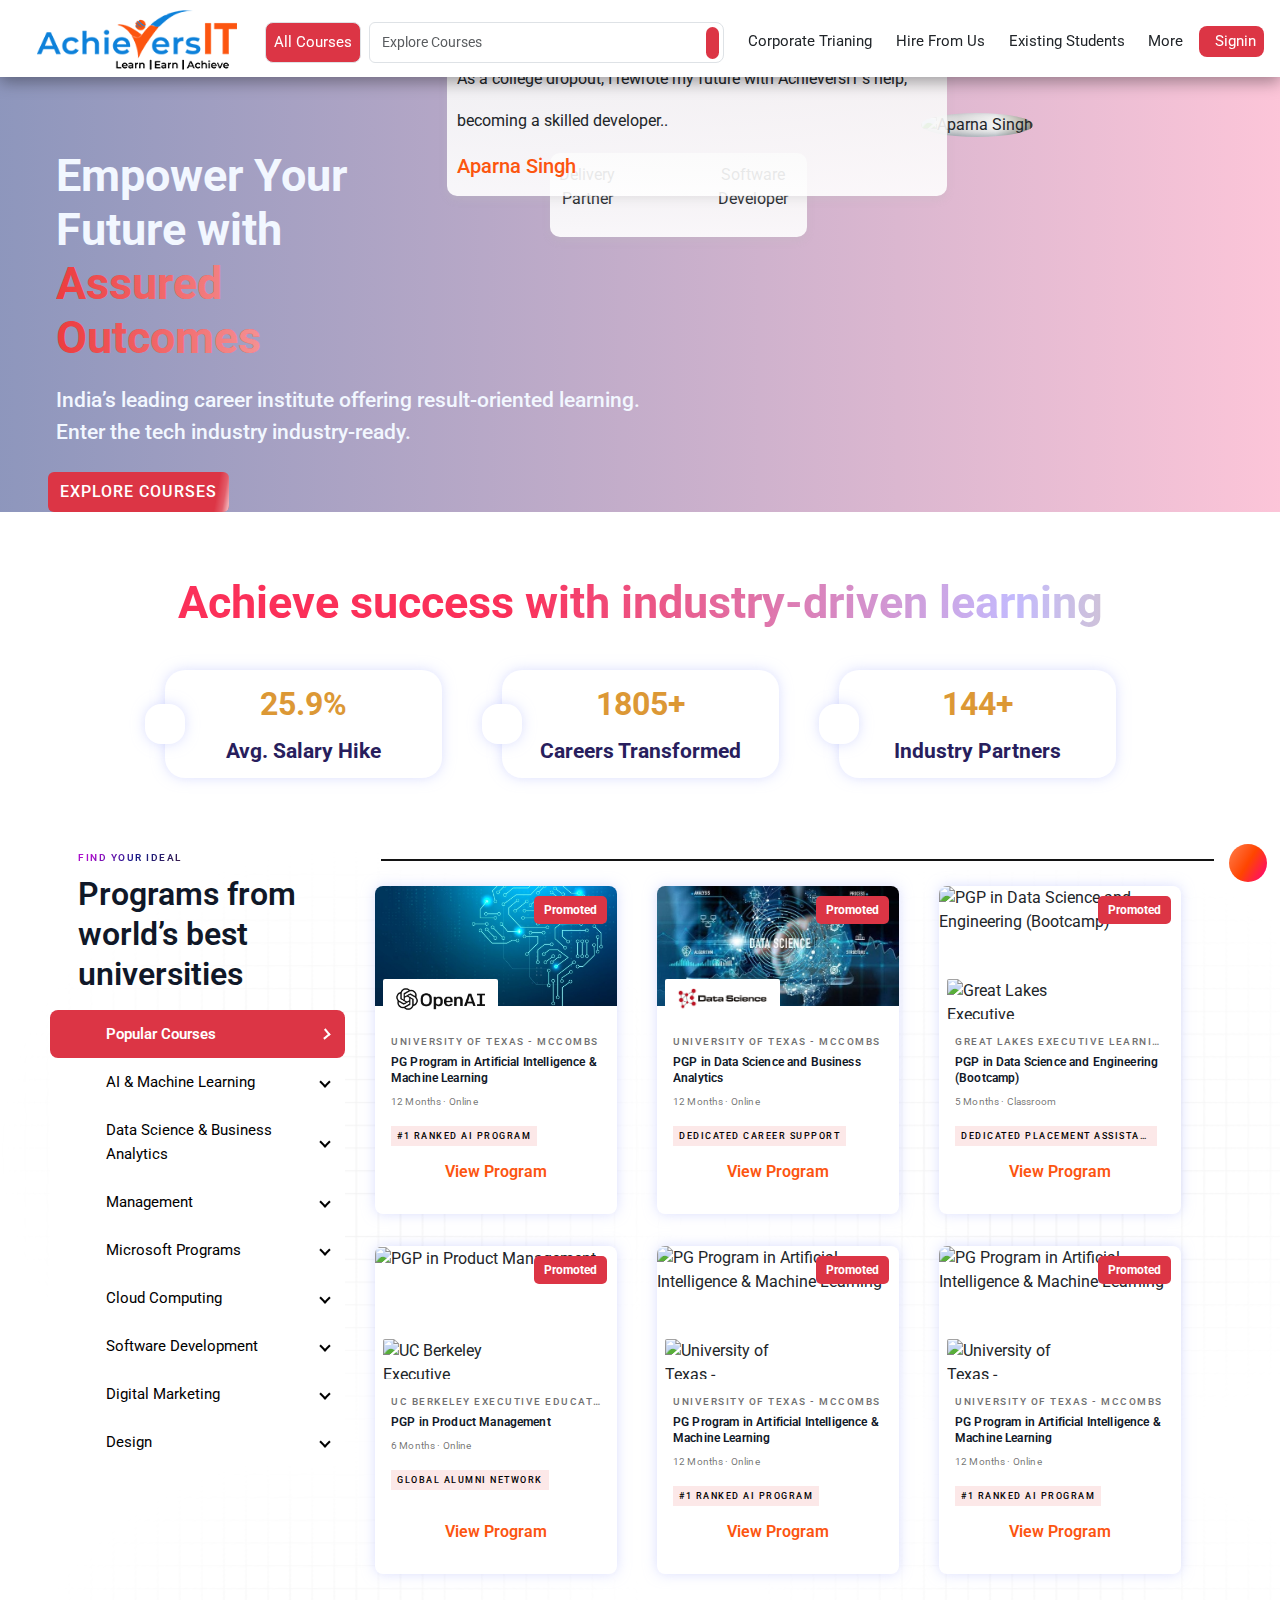
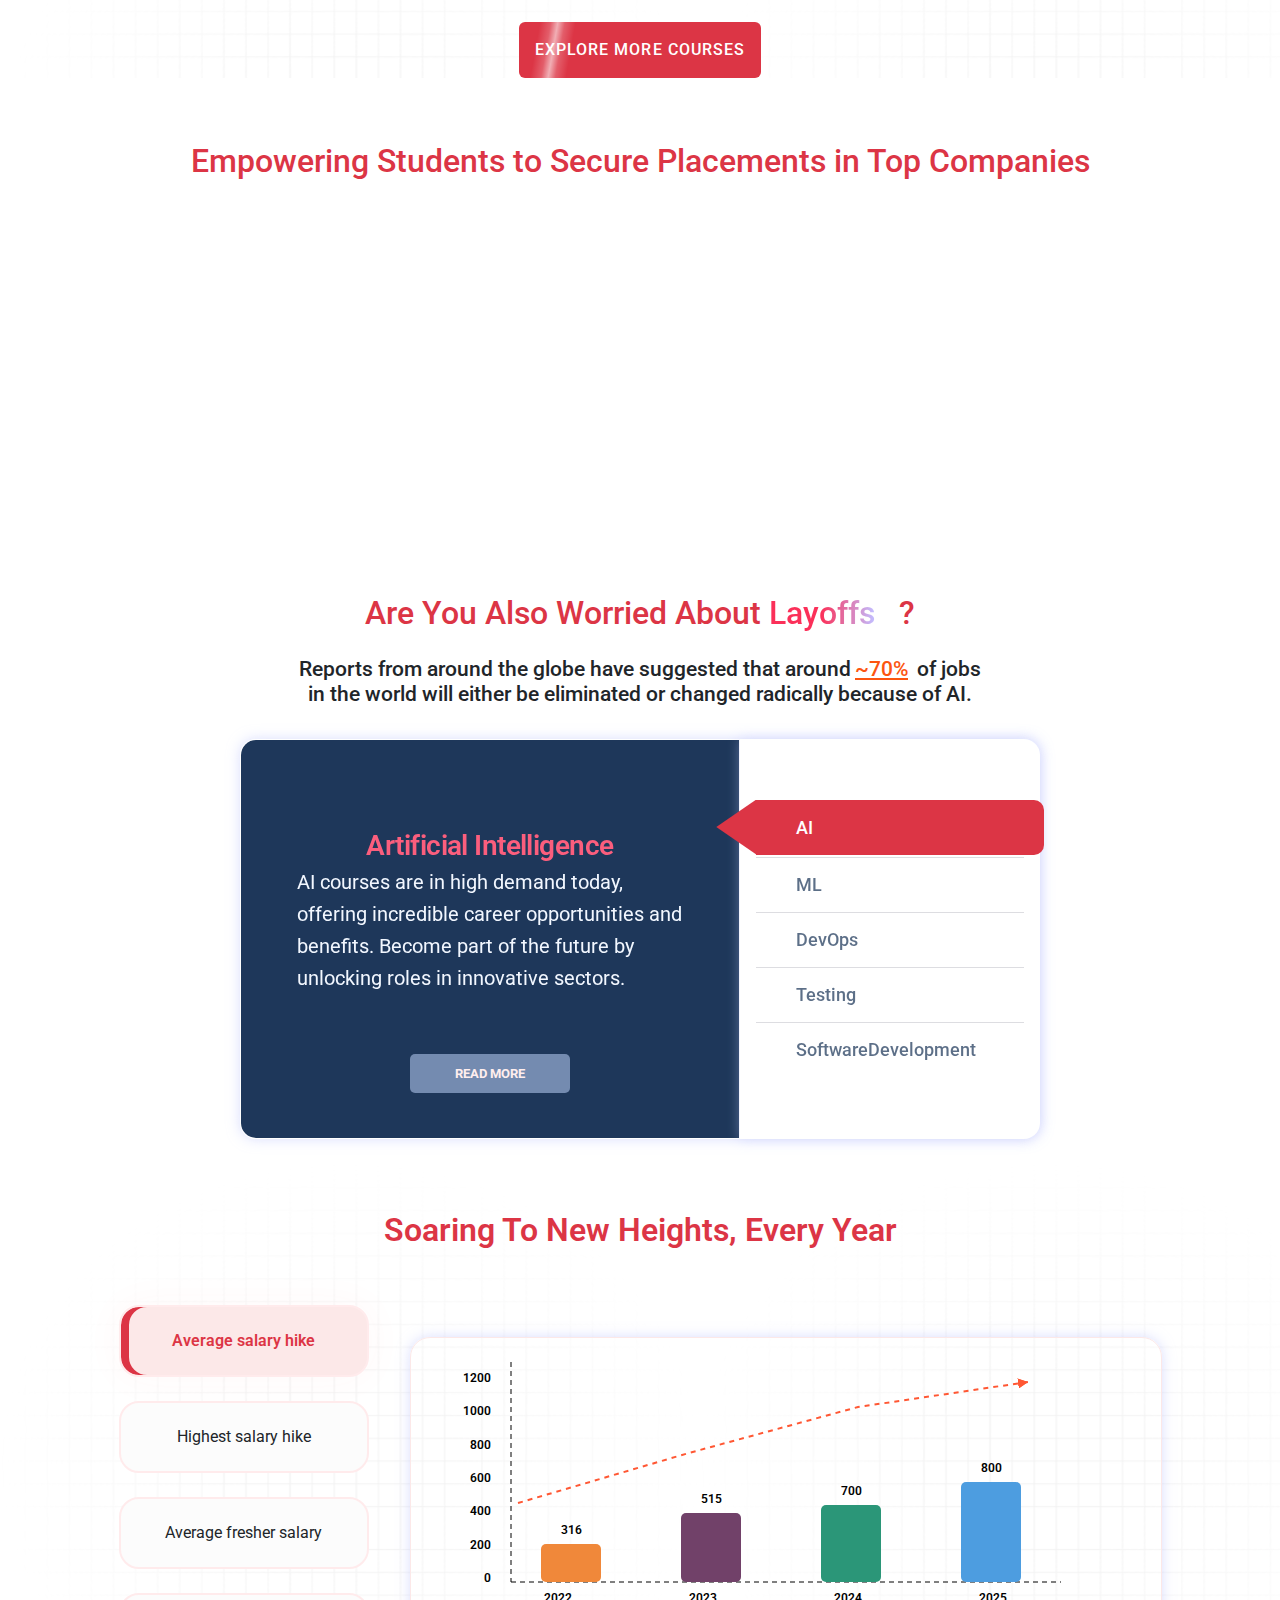
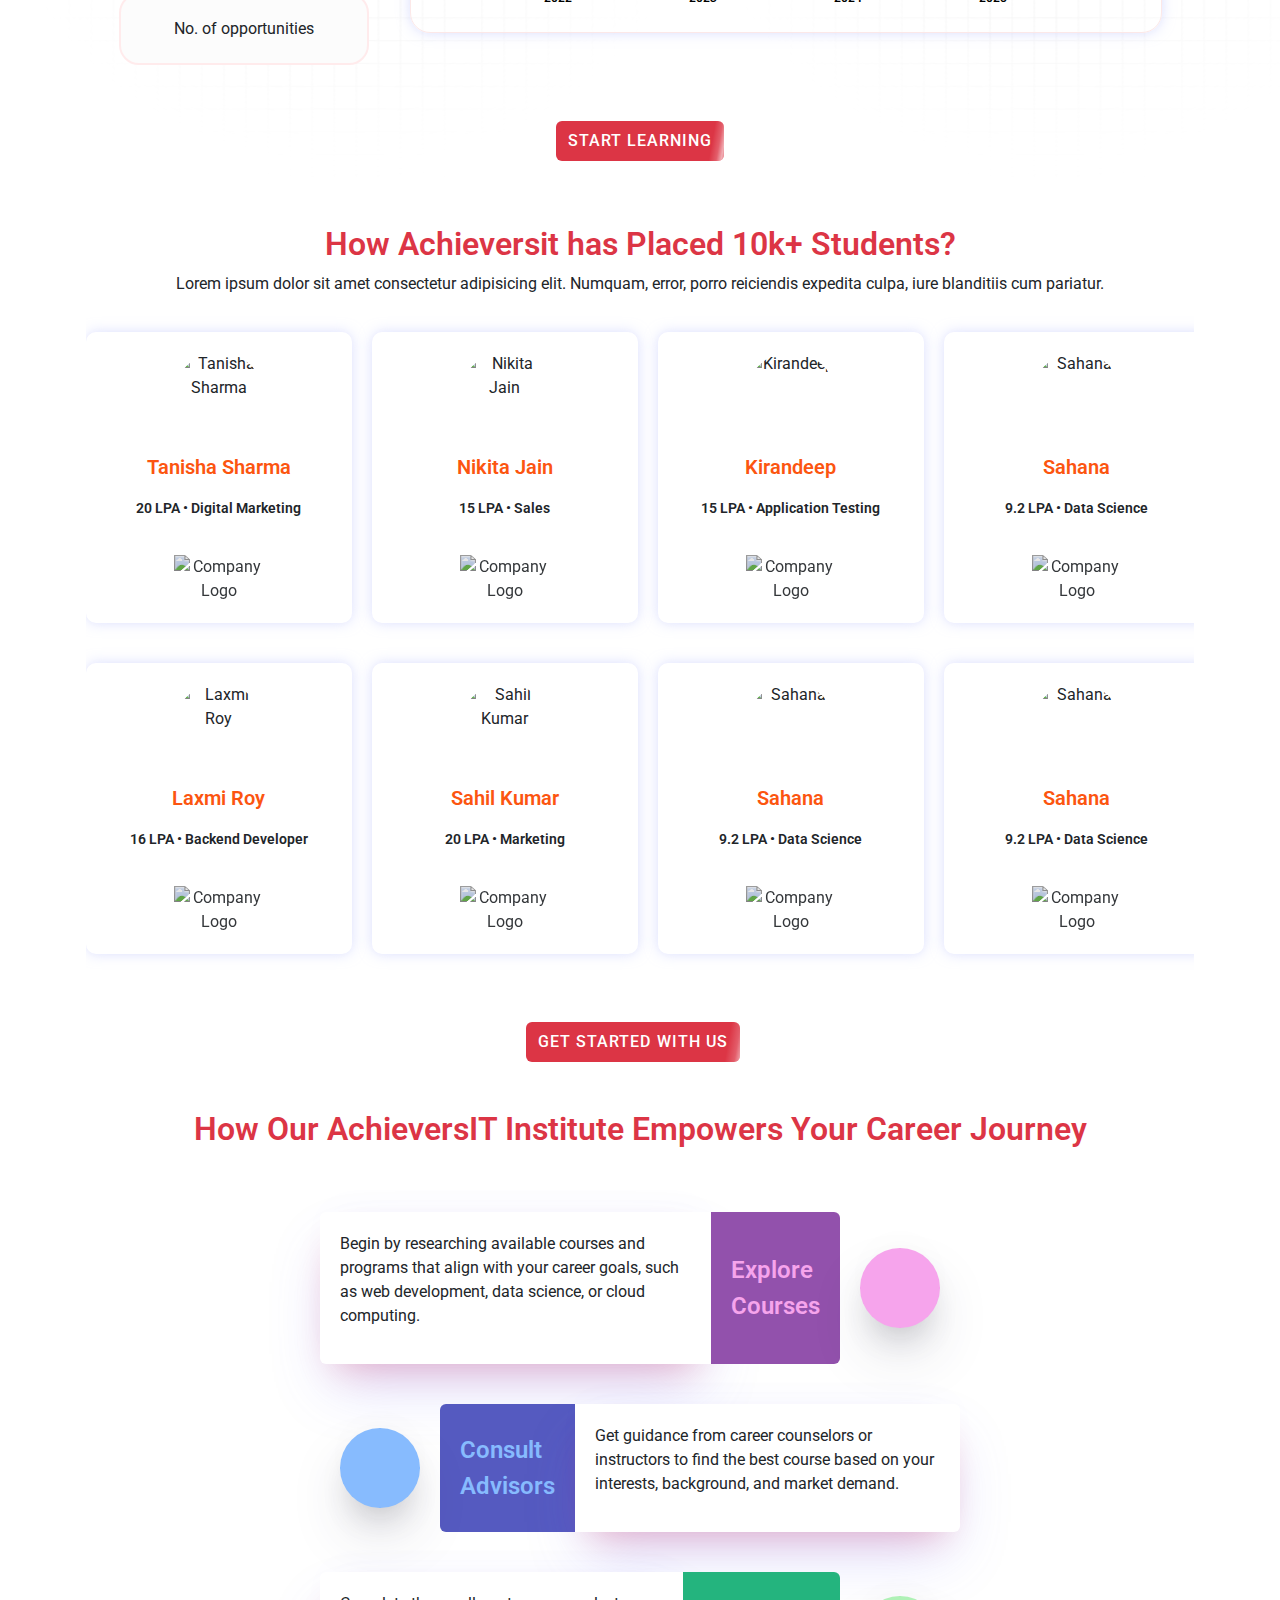
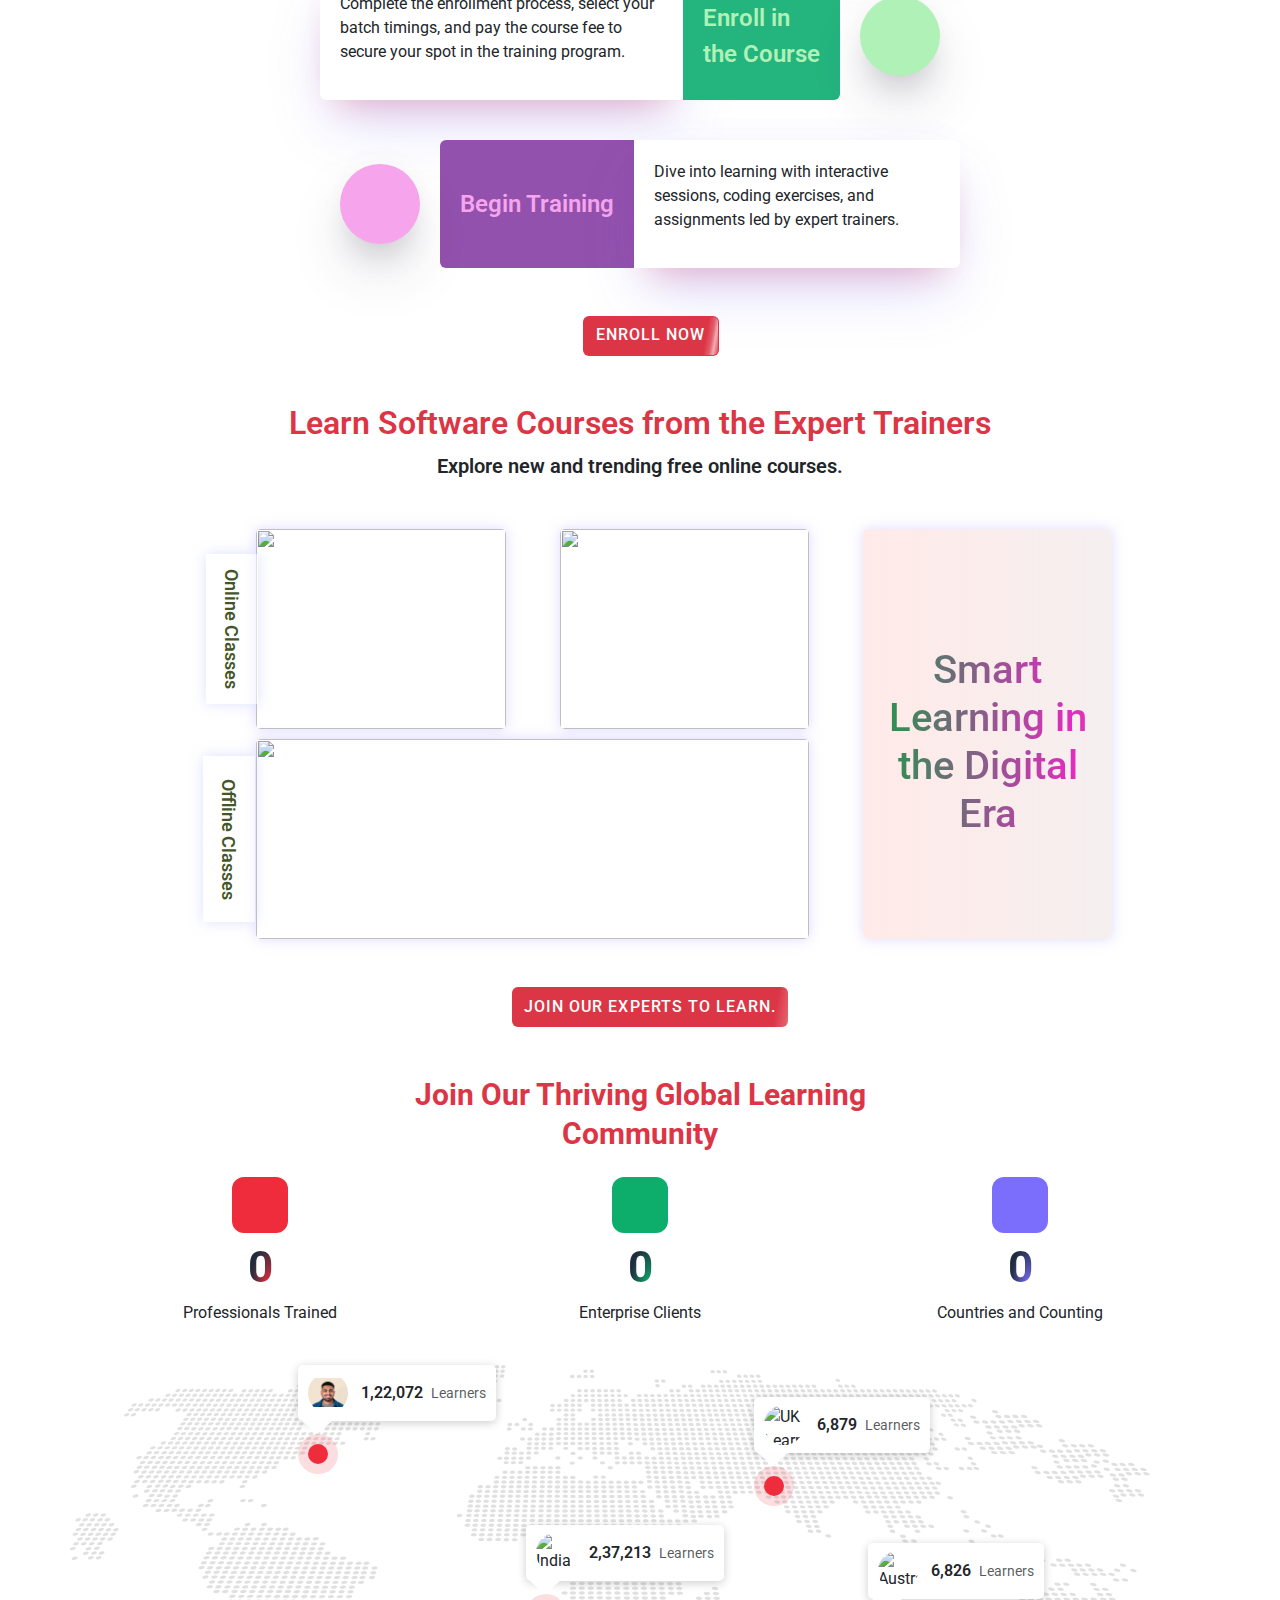
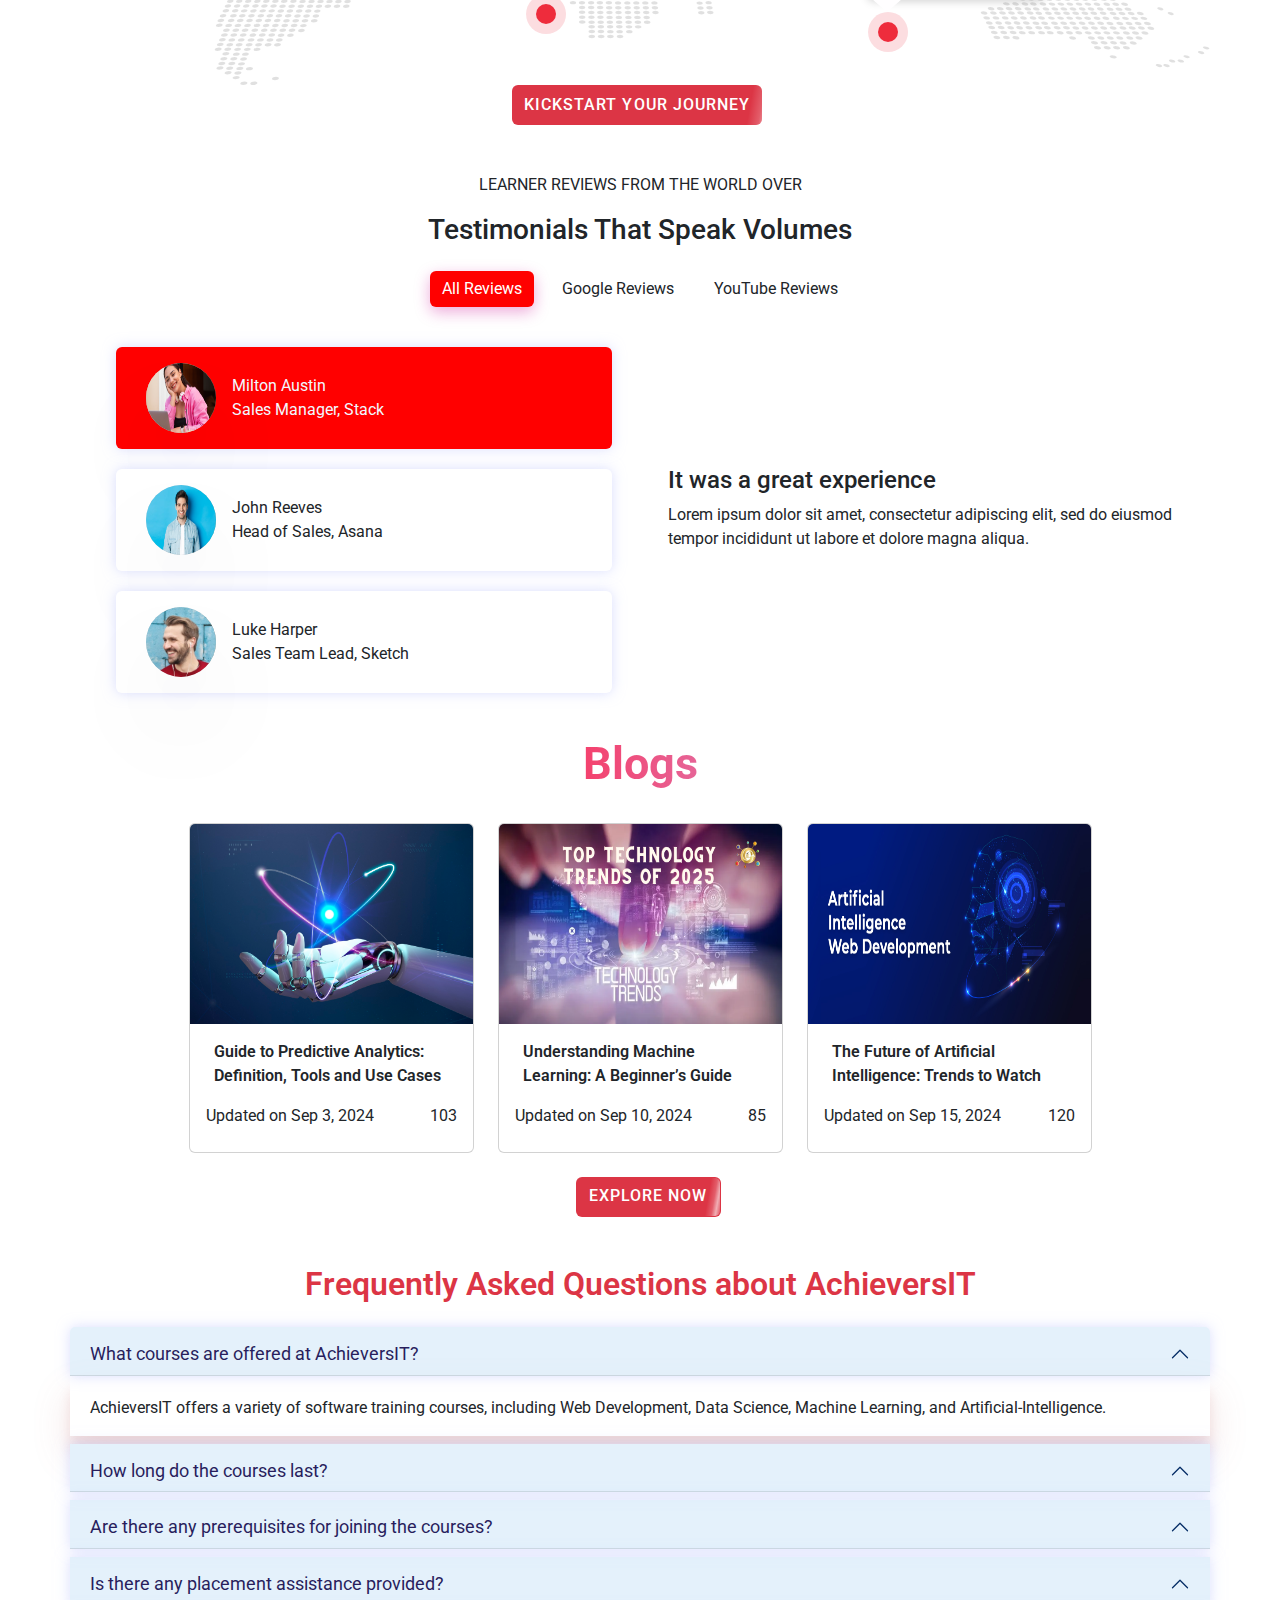
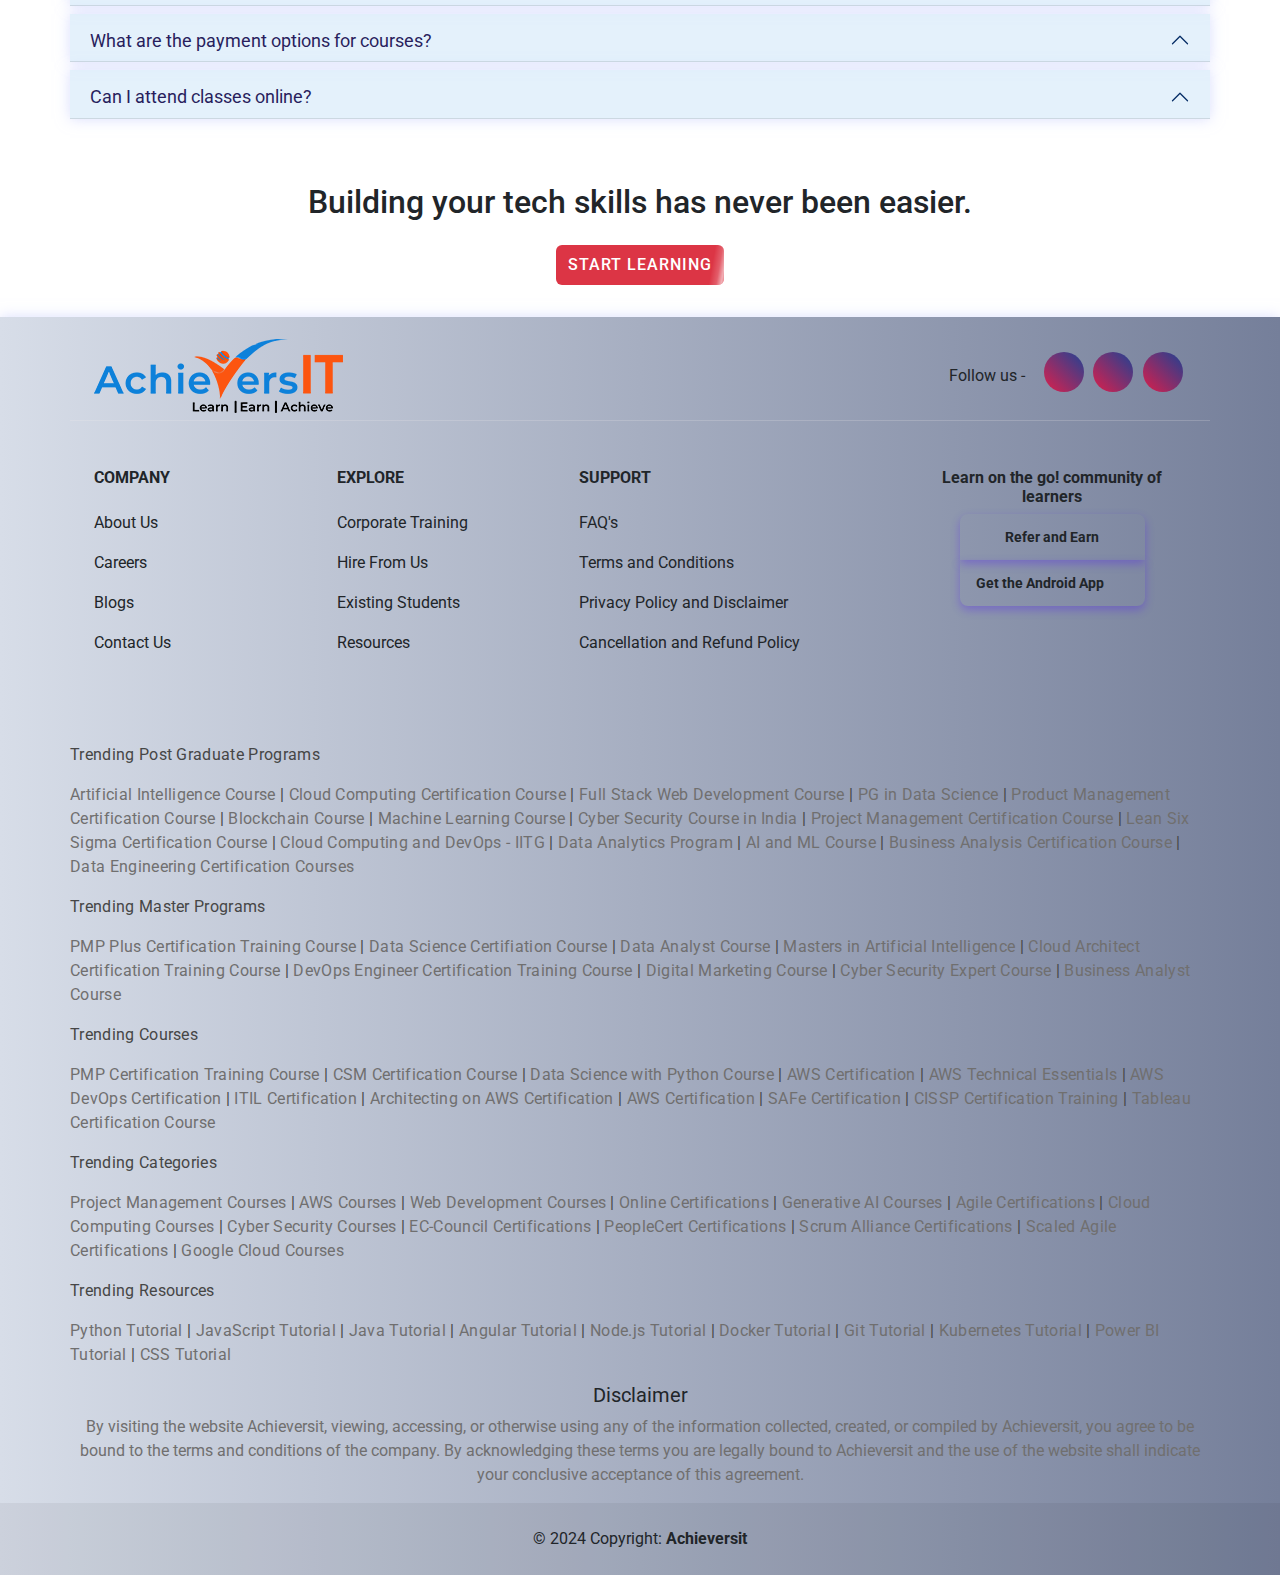
==== commit df72d89f: "Top button and cards fixed" ====
--- a/index.html
+++ b/index.html
@@ -136,7 +136,7 @@
 
                                             <div class="new-mega-menu-program " id="courseContainer"
                                                 style="z-index: 99999; position: relative;">
-                                                <div class="new-menu-list w-100">
+                                                <div class="new-menu-list w-100 m-2">
                                                     <div class="new-megamenu-heading pt-2">
                                                         <h3>Career Aligned Learning Paths</h3>
                                                         <p>Master essential skills for your dream career</p>
@@ -479,9 +479,9 @@
             learning
         </h3>
 
-        <div class="row justify-content-center align-items-start pt-3 pb-5 cursor-pointer mx-5" style=" --bs-gutter-x:0rem; gap: 60px !important;">
+        <div class="container mx-auto d-flex flex-wrap p-3 justify-content-center align-items-start pt-3 pb-5 cursor-pointer mx-5" style=" --bs-gutter-x:0rem; gap: 60px !important;">
             <!-- Card 1 -->
-            <div class="col-md-6 col-lg-2 stat-card text-center d-flex justify-content-evenly align-items-center position-relative">
+            <div class="col-12 col-lg-3 stat-card text-center d-flex justify-content-evenly align-items-center position-relative">
                 <i class="fa-solid fa-coins fs-11 icon-outside bx-shadow"></i>
                 <div class="card-cont d-flex flex-column gap-2">
                     <p class="stat-value m-0" id="salary-hike" data-target="71.6">0</p>
@@ -490,7 +490,7 @@
             </div>
             
             <!-- Card 2 -->
-            <div class="col-md-6 col-lg-2 stat-card text-center d-flex justify-content-evenly align-items-center position-relative">
+            <div class="col-12 col-lg-3 stat-card text-center d-flex justify-content-evenly align-items-center position-relative">
                 <i class="fa-solid fa-people-group fs-11 icon-outside bx-shadow"></i>
                 <div class="card-cont d-flex flex-column gap-2">
                     <p class="stat-value m-0" id="careers-transformed" data-target="5000">0</p>
@@ -499,7 +499,7 @@
             </div>
 
             <!-- Card 3 -->
-            <div class="col-md-6 col-lg-2 stat-card text-center d-flex justify-content-evenly align-items-center position-relative">
+            <div class="col-12 col-lg-3 stat-card text-center d-flex justify-content-evenly align-items-center position-relative">
                 <i class="fa-solid fa-users fs-11 icon-outside bx-shadow"></i>
                 <div class="card-cont d-flex flex-column gap-2">
                     <p class="stat-value m-0" id="industry-partners" data-target="400">0</p>
--- a/assests/css/style.css
+++ b/assests/css/style.css
@@ -0,0 +1,69 @@
+@import url('https://fonts.googleapis.com/css2?family=Roboto:ital,wght@0,100;0,300;0,400;0,500;0,700;0,900;1,100;1,300;1,400;1,500;1,700;1,900&display=swap');
+
+:root {
+  --font-exactfamily: 'Roboto', sans-serif;
+
+
+    --nav-box-shadow:rgba(0, 0, 0, 0.35);
+    --bg-orangered:#fc5510;
+    --white:#ffff;
+    --space: 18px;
+    --black:#000;
+    --grey:187, 181, 181;
+    --ug:14px;
+    --greyscale-2: 102 102 102;
+    --greyscale-5: 230 230 230;
+    --neutral-200: 222 229 236;
+    --mono-black: rgba(41, 48, 53, 0.22);
+    --blue:#191970;
+    --bg-light-orangered: #fce8e8;
+    --gray: #f3f4ff;
+    --bg-light-lrnfrmtr-white:#ECF0F9;
+    --kh:14px;
+    --mono-black: 12 22 32;
+    --neutral-black:rgba(79, 104, 130);
+    --neutral-grey: rgba(30, 45, 62);
+    --text-shinywhite: #F2F7FF;
+    --color-accent-light: #00DBDE;
+    --color-accent-dark: #FC00FF;
+    --color-secondary: #ccc;
+
+    --text-color-default: #2c2c2c;
+    --text-color-light: #fff;
+
+    --font-size-default: 15px;
+    --font-size-lg: 25px;
+
+    --font-weight-regular: 400;
+    --font-weight-semibold: 600;
+    --font-weight-default: var(--font-weight-regular);
+
+    --border-color-default: var(--color-secondary);
+    --border-color-accent: var(--color-accent-dark);
+
+    --bg-color-default: #fff;
+    --bg-color-dark: #2c2c2c;
+    --bg-color-accent--lignt: var(--color-accent-light);
+    --bg-color-accent--dark: var(--color-accent-dark);
+
+    --transition-duration: .2s;
+    --transition-timing-function: linear;
+    --transition-delay: 0s;
+
+    --negative-multiplier: -1;
+
+    --gradient-default: linear-gradient(122deg, var(--color-accent-light) 0%, var(--color-accent-dark) 100%);
+    --bg-darkblue:var(--blue);
+   
+        --gradient-orange: linear-gradient(122deg, #ff7f50 0%, #ff4500 50%, #ff0080 100%);
+        --carousel-width: 110px; 
+        --carousel-height: 15vh; 
+        --carousel-quantity: 10;
+        --carousel-duration: 15s;
+        --bg-red:#dc3545 ;
+        --nav-hover:rgb(220 53 69);
+      
+}   
+
+
+
--- a/assests/css/responsive.css
+++ b/assests/css/responsive.css
@@ -0,0 +1,1296 @@
+/* @media(max-width:992px){
+    #overlayContainer{
+        top: 100px;
+    }
+    .navbar form {
+    display: none !important;
+  }
+
+} */
+@media (max-width: 991px) {
+   .mega-menu-program-main-conatiner {
+        border-radius: 0;
+        border: 0;
+        height: 100%;
+    }
+    section.mob-courses-sect{
+        display: block !important;
+    }
+    .our-courses-sec{
+display: none !important;
+    }
+    .footer-sticky{
+
+        display: none;
+    }
+}
+
+@media (max-width: 991px) {
+    .mobContainer{
+        display: flex;
+        flex-direction: column;
+    }
+    .overflow-container {
+        max-height: 400px; 
+        overflow-y: auto;  
+        overflow-x: hidden;
+        border: 1px solid #ddd; 
+        padding-right: 15px; 
+    }
+    
+    /* Optional: Custom scrollbar styling */
+     .overflow-container::-webkit-scrollbar {
+        width: 8px;
+    }
+    
+    .overflow-container::-webkit-scrollbar-track {
+        background-color: #f1f1f1;
+        border-radius: 4px;
+    }
+    
+    .overflow-container::-webkit-scrollbar-thumb {
+        background-color: #888;
+        border-radius: 4px;
+    }
+    
+    .overflow-container::-webkit-scrollbar-thumb:hover {
+        background-color: #555;
+    }
+    
+}
+
+@media (max-width: 991px) {
+    
+   
+    .banner-container{
+        padding-bottom: 50px;
+    }
+  .banner-container .banner-text{
+    text-align: center;
+    display: block;
+  }
+  .banner-container p{
+    text-align: center;
+    display: block !important;
+  }
+  .img-container {
+    justify-content: center !important;
+  }
+  .img-container .rounded-circle{
+    margin-top: 70px;
+    margin-left: -200px;
+  }
+  .path .path-cont{left: 0 !important;}
+  .profile{
+    /* left: 10%; */
+    bottom: 0% !important;
+  }
+    .mnavbar {
+        /* border-radius: 0; */
+        border: 0;
+        height: 100%;
+    }
+}
+    @media (max-width: 1200px) {
+        .banner-container{
+            padding-bottom: 200px !important;
+        }
+      .banner-container .banner-text{
+        text-align: center;
+        display: block;
+      }
+      .banner-container p{
+        /* text-align: left; */
+        display: block !important;
+      }
+      .img-container {
+        justify-content: center !important;
+      }
+      .img-container .rounded-circle{
+        margin-top: 70px;
+        margin-left: -200px;
+      }
+      .path .path-cont{left: 100px !important;top: -10px;}
+      .profile{
+        /* left: 10%; */
+        bottom: -23% !important;
+      }
+      
+    }
+ 
+@media (max-width: 767px) {
+    #MegaMenuLatest .mega-menu-overlay .mega-menu .mega-menu-program-main-conatiner .mega-menu-program-conatiner.mega-menu-space-issue {
+        padding-bottom: 20vh;
+    }
+    section.mob-courses-sect{
+        display: block !important;
+    }
+    .our-courses-sec{
+display: none !important;
+    }
+    .banner-container {
+        height: 100%;
+        padding-bottom: 150px !important;
+    }
+    .banner-container .banner-text {
+        text-align: center !important;
+        display: block;
+    }
+    .banner-text h1{
+        font-size: 33px !important;
+        font-weight: 700 ;
+        /* text-align: left; */
+    }
+    .banner-text .text-41{
+        text-wrap: nowrap;
+        font-size: 32px !important;
+    }
+    #stats-section .text-41{
+        font-size: 32px !important;
+    }
+    #stats-section svg{
+        display: none !important;
+    }
+    .js-program-wrapper button{
+        /* left:!important; */
+    }
+    #graph-label {
+        width: 300px !important;
+    }
+    .banner-text p{
+        /* text-align: left ; */
+        text-wrap: wrap !important;
+    }
+    button.left-sm-0{
+       left: 5% !important;
+    }
+    .placement-record{
+        min-width: 50% !important;
+    }
+        .grid-wrapper {
+            display: flex !important;
+            flex-wrap: wrap !important;
+            flex: 1 1 0% !important;
+            /* grid-gap: 10px; */
+            /* grid-template-columns: 50% 50% 25% 50% !important; */
+    }
+    .tall {
+        order: -1; /* Set the order to -1 to move it to the top */
+    }
+    
+    .box2,
+    .box1 {
+        order: 0; /* Default order for other boxes */
+    }
+    #abs-label1 {
+        z-index: 2;
+        top: 140px;
+        margin-left: 90px !important;
+        width: 40% !important;
+        /* left: % !important; */
+    }
+    .my-button{
+        /* right: 30px !important; */
+    }
+}
+@media (max-width: 1200px) {
+    .mega-menu-category{
+        width: 100% !important;
+    }
+    #MegaMenuLatest .mega-menu-overlay .container .mega-menu .mega-menu-category ul.category-list {
+        padding-bottom: 0px;
+        margin: 0 0 24px;
+        border-bottom: 0;
+    }
+    .program-card{
+        padding: 5px;
+    }
+    .text-md{
+        font-size: 15px !important;
+    }
+    #categoryLabel     {/* margin-left: -10px !important; */}
+}
+@media (max-width:500px){
+    .banner-text h1{
+        font-size: 33px !important;
+        font-weight: 700 ;
+        text-align: left;
+    }
+    .banner-text p{
+        text-align: left ;
+        text-wrap: wrap !important;
+    }
+}
+@media (max-width: 991px) {
+    #MegaMenuLatest .mega-menu-overlay .container .mega-menu .mega-menu-program-main-conatiner .mega-menu-program-conatiner .new-mega-menu-program {
+        padding: 0 5px 5px;
+        display: block;
+        min-height: initial;
+    }
+}
+@media (max-width: 767px) {
+    #MegaMenuLatest .mega-menu-overlay .mega-menu .mega-menu-program-main-conatiner .mega-menu-program-conatiner .new-mega-menu-program {
+        padding: 0 8px;
+    }
+    .w-100 .new-mega-coloum a.new-menu-tagcard {
+        max-width: 100% !important;
+    }
+    .my-button {
+        /* right: 0px !important; */
+    }
+}
+
+
+
+@media (max-width: 1200px) {
+    .navbar-brand{
+        /* width:200px; */
+    }
+    #mob-menu-container {
+       margin-top: 2px !important;
+       background: #fff !important;
+       padding: 0;
+       position: relative;
+       animation: none;
+       max-height: initial;
+       height: 100%;
+       max-width: 100%;
+   }
+   .flex-container .chart-container{
+       max-width: 100%;
+       width: auto;
+       margin: 0 !important;
+   }
+}
+@media (max-width: 1200px) {
+    .flex-container{
+        flex-direction: column;
+        justify-content: center;
+        align-items: center;
+    }
+    #mobmenu-category{
+        width: 100%;
+        max-width: auto !important;
+    }
+    /* Hide search bar */
+    form[role="search"] {
+        display: none !important; 
+    }
+
+.nav-item{
+    display: none !important;
+}
+
+ul.navbar-nav{
+    align-items: end !important;
+    justify-content: end !important;
+}
+#arrowIcon{
+    display: none !important;
+}
+.mega-menu-category::-webkit-scrollbar {
+    width: 6px !important; /* Minimal width */
+    background-color: #f0f0f0; /* Background color of the scrollbar track */
+}
+.new-mega-menu-program{
+    min-height: 0 !important;
+}
+.new-mega-coloum{
+    padding-left: 0 !important;
+}
+.mnavbar{
+    /* padding-top: 40px; */
+    /* border-top-right-radius: 30px; */
+    /* border-top-left-radius: 30px; */
+    box-shadow: rgba(228, 9, 82, 0.558) 0px 5px 15px !important;
+}
+
+}
+@media (min-width: 1000px) and (max-width: 1200px) {
+    .navitem1{
+        display: none;
+    }
+    .navbar {
+        display: flex;
+        justify-content: space-between; /* Space between logo and button */
+    }
+
+    .navbar-toggler {
+        order: 1; /* Ensure the button appears at the end */
+    }
+
+    .navbar-brand {
+        order: 0; /* Ensure the logo appears at the start */
+    }
+    #menuToggle{
+        display: block;
+    }
+   
+}
+@media (min-width: 760px) and (max-width: 1000px) {
+.banner-container{
+    padding-bottom: 200px !important;
+}
+}
+/* ----------------------------------------- end------------------------------------*/
+@media (min-width: 320px) {
+    .xs-img-width {
+        width: calc(var(--ug)* 4);
+    }
+}
+@media (min-width: 320px) {
+    .xs-img-height{
+        height: calc(var(--ug)* 4);
+    }
+}
+@media (min-width: 768px) {
+    .img-width {
+        width: calc(var(--ug)* 3);
+    }
+}
+@media (min-width: 768px) {
+    .img-height {
+        height: calc(var(--ug)* 3);
+    }
+}
+/* Optional: Media Queries for Responsive Design */
+@media (max-width: 768px) {
+    .map-container {
+        max-width: 100%; /* Full width on smaller screens */
+    }
+    
+    .location-box {
+        padding: 5px; /* Less padding on small screens */
+    }
+}
+
+
+@media only screen and (min-width: 768px) {
+    .program-detail__name {
+        font-size: 16px;
+        line-height: 24px;
+        min-height: unset;
+    }
+}
+@media only screen and (min-width: 768px) {
+    .program-card__body {
+        padding: 8px 24px 4px;
+    }
+}
+@media only screen and (min-width: 768px) {
+    .program-detail__partner {
+        font-size: 10px;
+        line-height: 16px;
+    }
+}
+@media only screen and (min-width: 768px) {
+    .program-detail__term {
+        color: rgba(0, 0, 0, 0.92);
+        font-size: 12px;
+        line-height: 20px;
+    }
+}
+@media only screen and (min-width: 768px) {
+    .program-card__button {
+        display: flex;
+        padding: 8px 24px 16px;
+    }
+}
+@media only screen and (min-width: 768px) {
+    .program-detail__name {
+        font-size: 16px;
+        line-height: 24px;
+        min-height: unset;
+    }
+}
+@media only screen and (min-width: 768px) {
+    .program-detail__partner {
+        font-size: 10px;
+        line-height: 16px;
+    }
+}
+@media only screen and (min-width: 768px) {
+    .program-card__banner {
+        height: 146px;
+    }
+}
+@media only screen and (min-width: 768px) {
+    .partner-logo {
+        left: 24px;
+        bottom: 24px;
+    }
+}
+@media only screen and (min-width: 768px) {
+    .program-card__banner {
+        height: 146px;
+    }
+}
+
+@media only screen and (min-width: 768px) {
+    .program-card-link {
+        flex: 1;
+    }
+}
+@media only screen and (min-width: 768px) {
+    .program-card.gl-card {
+        box-shadow: none;
+    }
+}
+@media only screen and (min-width: 768px) {
+    .program-cards-wrapper .free-flow__item {
+        padding: 16px 0;
+    }
+}
+@media only screen and (min-width: 768px) {
+    .program-cards-wrapper .free-flow__item:first-child {
+        /* padding: 16px 0; */
+    }
+}
+@media only screen and (min-width: 768px) {
+    .gl-card {
+        margin-left: 10px ;
+        margin-right: 10px;
+        width: 375px !important;
+        /* z-index: -1 !important; */
+    }
+    .swiper-wrapper{
+        display: flex;
+        flex-shrink: 1 !important;
+        justify-content: center !important;
+    }
+}
+@media only screen and (min-width: 992px) {
+    .free-flow-list {
+        overflow: visible;
+    }
+  
+}
+
+@media (max-width: 768px) {
+    .free-flow__item {
+        max-width: 100%; /* Stacks cards vertically on smaller screens */
+    }
+}
+
+
+@media only screen and (min-width: 768px) {
+    .program-cards-wrapper .free-flow-list {
+        overflow: visible;
+        flex-wrap: wrap;
+        margin-top: -8px;
+        grid-gap: 0 20px;
+    }
+}
+@media only screen and (max-width: 992px) {
+    .program-cards-wrapper .free-flow-list {
+        overflow: visible;
+        flex-wrap: nowrap;
+        margin-top: -8px;
+        /* grid-gap: 0 20px; */
+    }
+}
+@media only screen and (min-width: 768px) {
+    .popular-list__title {
+        margin-left: 0;
+        margin-right: 0;
+    }
+}
+
+@media only screen and (min-width: 768px) {
+    .program-cards-wrapper {
+        width: 75%;
+        padding-left: 20px;
+    }
+}
+
+@media only screen and (min-width: 768px) {
+    .program-cards-wrapper {
+        display: flex;
+        flex-direction: column;
+    }
+}
+
+@media only screen and (min-width: 768px) {
+    .program-list__show-more {
+        padding: 16px 56px 16px 16px;
+        border-top: 1px solid rgba(33, 33, 33, 0.06);
+    }
+}
+
+@media only screen and (min-width: 768px) {
+    .programs-section .acc-body {
+        display: none;
+        overflow: hidden;
+        height: 0 !important;
+    }
+}
+@media only screen and (min-width: 768px) {
+    .programs-section .acc-title.active .program-acc__arrow {
+        -webkit-transform: rotate(-45deg);
+        transform: rotate(-45deg);
+    }
+}
+@media only screen and (min-width: 768px) {
+    .program-acc__arrow {
+        -webkit-transform: rotate(-45deg);
+        transform: rotate(-45deg);
+    }
+}
+
+@media only screen and (min-width: 768px) {
+    .program__title {
+        font-weight: 500;
+        font-size: 15px;
+        padding-left: 16px;
+        padding-right: 10px;
+        line-height: 24px;
+    }
+}
+
+
+@media only screen and (min-width: 768px) {
+    .program-acc-head {
+        margin-left: 0;
+        margin-right: 0;
+    }
+}
+@media only screen and (min-width: 768px) {
+    .programs-list {
+        overflow: hidden;
+    }
+}
+@media only screen and (min-width: 768px) {
+    .program-data-wrapper.active-list .programs-list {
+        height: 100%;
+    }
+}
+@media only screen and (min-width: 768px) {
+    .program-data-wrapper .tab-pane {
+        /* border: 1px solid rgba(33, 33, 33, 0.06); */
+        border-radius: 5px;
+        overflow: hidden;
+        margin-top: 16px;
+    }
+}
+@media only screen and (min-width: 768px) {
+    .program-data-wrapper #recommeded {
+        display: none;
+    }
+}
+
+@media screen and (min-width: 768px) {
+    .section-title {
+        font-size: 28px;
+        line-height: 40px;
+    }
+}
+@media screen and (min-width: 1024px) {
+    .section-title {
+        font-size: 48px;
+        line-height: 64px;
+    }
+}
+@media only screen and (min-width: 1250px) {
+    .program-section-head-wrapper .section-title {
+        line-height: 40px;
+    }
+}
+@media screen and (min-width: 768px) {
+    .program-section-head-wrapper .section-title {
+        font-size: 24px;
+        line-height: 32px;
+        text-align: left;
+        margin-bottom: 16px;
+    }
+}
+@media screen and (min-width: 1024px) {
+    .program-section-head-wrapper .section-title {
+        font-size: 32px;
+        margin-bottom: 0;
+        line-height: 40px;
+    }
+}
+
+@media only screen and (min-width: 768px) {
+    .program-data-wrapper {
+        width: 100%;
+        top: 70px;
+        display: flex;
+        flex-direction: column;
+    }
+}
+@media only screen and (min-width: 769px) {
+    .section-title {
+        font-size: 48px;
+        line-height: 64px;
+    }
+}
+
+@media screen and (min-width: 768px) {
+    .section-overline {
+        font-size: 12px;
+        letter-spacing: 2.4px;
+    }
+}
+@media only screen and (min-width: 768px) {
+    .programs-section .section-overline {
+        margin-left: 0px;
+    }
+}
+
+@media only screen and (min-width: 768px) {
+    .programs-section .section-body {
+        padding:0px 50px ;
+        margin-top: 24px;
+    }
+}
+@media only screen and (min-width: 768px) {
+    .programs-block {
+        display: flex;
+        /* flex-direction: column; */
+    }
+}
+@media only screen and (min-width: 768px) {
+    .program-list-wrapper {
+        width: 25%;
+       
+    }
+}
+@media only screen and (min-width: 768px) {
+    .programs-section .section-head {
+        padding: 0;
+    }
+}
+@media only screen and (min-width: 768px) {
+    .explore-program--scroll {
+        top: -110px;
+    }
+}
+@media (min-width: 992px) {
+    .mega-menu .mega-menu-category ul.category-list li.menu-list {
+        padding: 8px 24px;
+        height: 36px;
+    }
+}
+@media (min-width: 992px) {
+    .mega-menu-category {
+        width: 250px;
+    }
+}
+
+@media (min-width: 992px) {
+    .mega-menu .mega-menu-category ul.category-list {
+        width: inherit;
+        margin-top: 0px;
+    }
+}
+@media (min-width: 768px) {
+    .mega-menu .mega-menu-category ul.category-list li.menu-list {
+        padding: 0px 24px 24px;
+    }
+}
+      
+@media (min-width: 1024px){
+    .lg-w-100{
+       
+                max-width: 500px;
+            }
+        }
+
+
+        @media (min-width: 576px) {
+            .gallery-item {
+                padding-top: 70%; /* Adjust for larger screens */
+            }
+        }
+        
+        @media (min-width: 768px) {
+            .gallery-item {
+                padding-top: 100%; /* Maintain the aspect ratio */
+            }
+        }
+        
+        @media (max-width: 992px) {
+            .gallery-item {
+                /* padding-top: 90%; */ /* Adjust for larger screens */
+            }
+        }
+
+    @media (min-width:1400px) and  (max-width:1440px) {
+        .gallery{
+            width: 100% !important;
+            display:flex !important;
+            gap: 40px !important;
+           
+        }
+        #gallery-container .card {
+            width: 400px !important;
+        }
+    }  
+/* Responsive adjustments */
+@media (max-width: 768px) {
+    #gallery-container  .card {
+        width: 100%; /* Make cards full width on small screens */
+        height: auto; /* Allow height to adjust based on content */
+    }
+    .recharts-surface{/* width: 800px; */margin-left: -40px;}
+    #blog-container{
+        justify-content: center;
+        gap: 25px !important;
+
+    }
+    .swiper-wrapper .gl-card{
+        width: 100% !important;
+    }
+}
+        
+
+
+
+
+
+
+
+        @media only screen and (max-width: 992px) {
+          
+            .program-list-wrapper {
+                
+                width: 100%;
+            }
+            #our-courses .program-cards-wrapper{
+                margin-left: 0 !important;
+            }
+            .programs-block {
+                display: flex;
+                flex-direction: column;
+            }
+            .slider-dots-wrapper{
+                display: block !important;
+            }
+            #program-cards-container{
+                display: none;
+            }
+            #programs-wrapper{
+                display: block;
+            }
+            .program-cards-wrapper {
+              overflow: hidden;
+              position: relative;
+              width: 100%; /* Full width */
+            }
+          
+            .free-flow-list {
+              display: flex;
+              /* flex-wrap: nowrap; */
+              overflow-x: auto;
+              scroll-behavior: smooth;
+              list-style: none;
+              padding: 0;
+              margin: 0;
+            }
+          
+            .free-flow-list::-webkit-scrollbar {
+              display: none; /* Hide scrollbar */
+            }
+          
+            .free-flow-list-item {
+              min-width: 240px; /* Adjust size for mobile */
+              margin-right: 15px;
+              flex-shrink: 0; /* Prevent shrinking */
+            }
+          
+            .slider-btn {
+                display: block !important;
+              position: absolute;
+              top: 50%;
+              transform: translateY(-50%);
+              background-color: #000 !important;
+              color: #fff;
+              border: none;
+              padding: 10px;
+              cursor: pointer;
+              z-index: 10;
+              opacity: 0.5;
+              transition: opacity 0.3s;
+            }
+          
+            .slider-btn:hover {
+              opacity: 1;
+            }
+          
+            .slider-btn.prev {
+              left: 0;
+            }
+          
+            .slider-btn.next {
+              right: 0;
+            }
+          
+          .slider-dots-wrapper {
+            /* display: flex; */
+            justify-content: center;
+            align-items: center;
+            margin-top: 10px;
+            gap: 8px;
+          }
+          
+          .slider-dot {
+            width: 10px;
+            height: 10px;
+            background-color: #da2323;
+            border-radius: 50%;
+            cursor: pointer;
+            transition: background-color 0.3s;
+          }
+          
+          .slider-dot.active {
+            background-color: #000;
+          }
+          
+        }
+          @media only screen and (max-width: 992px) {
+            .placement-card{
+                padding-bottom: 30px !important;
+            }
+            #shimmer-btn-experts-2{
+                margin-top: 30px !important;
+            }
+            .slide-container{
+                display: none !important;
+            }
+            .program-cards-wrapper {
+              overflow: hidden;
+            }
+            #shimmer-btn-experts{
+                left: 30% !important;
+            }
+            #shimmer-btn-experts-2{
+                left: 10% !important;
+            }
+            #progr-course-btn{
+                left: 20% !important;
+            }
+          }
+
+          @media only screen and (max-width:576px){
+            #progr-course-btn{
+                position: relative !important;
+                right: 200px !important;
+            }
+            
+            #start-learningbtn{
+                margin-left: -30px !important;
+            }
+            #explore-morebtn{
+                margin-left: -230px !important;
+            }
+            #btn-kickstart{
+                margin-left: -130px !important;
+                /* left: 5% !important; */
+            }
+            .swiper-wrapper .gl-card{
+                /* width: 80% !important; */
+            }
+            .new-mega-coloum{
+                justify-content: left !important;
+               
+            }.swiper-slide{
+                gap: 30px !important;
+            }
+            .new-mega-menu-program{
+                /* padding-left: 35px !important; */
+            }
+            a.new-menu-tagcard {
+                /* max-width: 500px !important; */
+            }
+            .max-width-300{
+                max-width: 600px !important;
+            }
+           
+            .footer-sticky{
+
+                display: none;
+            }
+            .my-button{
+                /* right:0px!important; */
+                /* bottom: 0 !important; */
+            }
+          }
+          @media (max-width: 400px) {
+            .blog-section .card-body:hover{
+                transform: scale(1) !important;
+            }
+            .testimonials-margin {
+                margin-top: 0% !important;
+            }
+            nav{
+                flex-wrap: nowrap !important;
+            }
+            .path .path-cont {
+                left: 50px !important;
+
+            }
+            .js-program-wrapper button{
+                left:  20px!important;
+            }
+            .profile{
+                /* left: 10%; */
+                bottom: -30% !important;
+              }
+               .recharts-surface{
+                /* margin-left: -50px; */
+               }
+               #abs-label1 {
+                
+                margin-left: 50px !important;
+               
+               
+            }
+            #strt-lrng{
+                left:0% !important;
+            }
+            #shimmer-btn-experts-2 {
+                width: 300px !important;
+                /* left: 50% !important; */
+            }
+            .shimmer-button{
+                margin-left: -50px !important;
+            }
+            #shimmer-btn-experts{
+                left: 0% !important;
+            }
+            #shimmer-btn-experts{
+                margin-left: 0px !important;
+            }
+            #start-learningbtn{
+                margin-left: 30px !important;
+            }
+            #explore-btn{
+                margin-left: 30px !important;
+            }
+            #btn-kickstart{
+                width: 300px !important;
+                margin-top: 130px !important;
+                left: 50% !important;
+            }
+            .map-container{
+                width: 100% !important;
+                margin-top: 30px ;
+            }
+            .map-container img{
+                margin-top: 30px ;
+            }
+            .location-box{
+                flex-direction: row;
+                gap: 0 !important;
+            }
+            
+            #location-tagline{
+                
+                flex-direction: column;
+            }
+          
+            .text-monial>p{
+                margin-left: 40px;
+                width: 250px;
+                padding-top:50px !important ;
+                text-align: center !important;
+             
+            }
+            #blog-container {
+                gap: 30px !important;
+            }
+            .ratings{
+                display: flex;
+                justify-content: center;
+                /* margin-left: 30px !important; */
+            }
+            #footer-sec{
+                display: flex;
+                flex-direction: column !important;
+            }
+            .footer-social-media{
+                gap: 40px;
+                display: flex;
+                flex-direction: column !important;
+            }
+            
+              }
+              .option-item {
+                display: none; /* Hide all options by default */
+            }
+            
+            .option-item.active {
+                display: block; /* Show only the active option */
+            }
+            
+            .indicators {
+                margin-top: 10px; /* Spacing between options and indicators */
+                display: flex; /* Use flex for even spacing */
+                justify-content: center; /* Center the indicators */
+            }
+            
+            .indicator {
+                display: inline-block;
+                width: 10px;
+                height: 10px;
+                background-color: #ccc; /* Default color */
+                border-radius: 50%;
+                margin: 0 5px; /* Spacing between indicators */
+                cursor: pointer;
+                transition: background-color 0.3s ease;
+            }
+            
+           
+            
+            /* Media Query for Responsive Behavior */
+            @media (max-width: 940px) {
+                #graph-label{
+                    margin-left: 200px;
+                }
+                .options-list {
+                    justify-content: center !important;
+                    align-items: center !important;
+                    
+                    height: auto; /* Allow space for only the active item */
+                }
+                .indicator.active {
+                    background-color: var(--bg-orangered) !important; 
+                }
+                .option-item {
+                    display: none !important; /* Hide all options */
+                }
+            
+                .option-item.active {
+                  
+                    display: flex !important;
+                    justify-content: center !important; /* Show only the active option */
+                }
+            
+                .indicators {
+                    display: flex !important; /* Flexbox for the indicators */
+                }
+            }
+            
+            /* Default styles for larger screens */
+            @media (min-width: 943px) {
+                .option-item {
+                    
+                    display: block !important; /* Show all options */
+                }
+            
+                .indicators {
+                    display: none !important; /* Hide indicators on larger screens */
+                }
+            }
+
+         
+            @media (max-width: 768px) {
+                .bar {
+                  width: 40px; /* Reduced width for bars on small screens */
+                }
+              
+                .x-label {
+                  x: 120; /* Adjust x position of labels */
+                }
+              }
+              
+              @media only screen and (min-width: 768px) and (max-width:992px) {
+                .blog-section  #shimmer-btn-experts{
+                    left: 37% !important;
+                }
+                #shimmer-btn-experts{
+                    left: 37% !important;
+                }
+                #shimmer-btn-experts-2{
+                    left: 35% !important;
+                }
+                #progr-course-btn{
+                    left: 30% !important;
+                }
+                #btn-kickstart{
+                    left: 30% !important;
+                }
+            }
+            @media only screen and (max-width: 320px) {
+                .slide-container{
+                    display: none !important;
+                }
+                #timeline2{
+                    display: none !important;
+                }
+                #careerjrny{
+                    display: block !important;
+                }
+                #hexGrid{
+                    padding-bottom: 45px !important;
+                }
+                #prog-offer{
+                
+                    display: block !important;
+                }
+                .new-mega-menu-program {
+                    padding-left: 5px !important;
+                }
+                .placement-card{
+                    width: 270px !important;
+                }
+                .thumbnail{
+                    width: 200px !important;
+                    height: 200px !important;
+                }
+                #shimmer-btn-experts{
+                    left: 35% !important;
+                }
+                #shimmer-btn-experts-2{
+                    width: 260px !important;
+                    left: 25% !important;
+                    height: auto !important;
+                }
+                #progr-course-btn{
+                    width: 260px !important;
+                    height: auto !important;
+                    /* left: 50% !important; */
+                }
+                #btn-kickstart{
+                    width: 250px !important;
+                    left: 50% !important;
+                }
+            }
+
+
+            @media (max-width: 768px) {
+                #slider-content-one,
+                #slider-content-two {
+                    display: none;
+                }
+                .placement-card{
+                
+                    display: block !important;
+                }
+            }
+            /* Media query to hide options-list on smaller screens */
+@media (max-width: 320px) {
+    .trend-card{
+       flex: 0 !important;
+    }
+    .options-list {
+        display: none; /* Hide options list on small screens */
+    }
+
+    .arrow-btn, .ar-left, .ar-right {
+        display: block !important; /* Ensure indicators are visible */
+    }
+    #graph-label {
+        margin-left: 0px;
+    }
+    #blog-container{
+        flex-direction: column !important;
+    }
+    .blog-section  #shimmer-btn-experts{
+      left: 30% !important;
+    }
+    .blog-section .card-body{
+        width: 15.5em !important;
+    }
+    #worried-1 .gradient-cards {
+        /* box-shadow: none !important; */
+        box-shadow: rgba(182, 190, 252, 0.511) 0px 0px 13px !important;
+        /* min-height: 600px !important; */
+    }
+}
+
+/* Media query for better spacing and layout on larger screens */
+@media (max-width: 768px) {
+   .trend-card .options-list {
+        display: flex; /* Show options list on larger screens */
+    }
+   
+    .arrow-btn, .ar-left, .ar-right {
+        display: none; /* Hide indicators on larger screens if needed */
+    }
+.container-card{
+    width: 300px !important;
+    height: auto !important;
+    border-radius: 10px !important;
+    border-top-right-radius: 10px !important;
+    border-bottom-right-radius:10px !important;
+}
+    .indicator-container {
+        flex-direction: column;
+        justify-content: center;
+    }
+
+    .arrow-btn {
+        margin: 10px 0;
+    }
+
+    /* Hide the indicator buttons on mobile */
+    .arrow-btn {
+        display: none;
+    }
+
+    .indicator-container button.active {
+        display: block; /* Active option's button visible */
+    }
+    .trend-card .option-trenditem.active:before {
+        display: none !important;
+    }
+    .option-trenditem.active{ 
+    width: calc(100%);
+    }
+    .card-item{
+        /* top: 130px !important; */
+    }
+    .card-item .card-content {
+        
+        position: absolute !important;
+        /* padding: 0px; */
+        top: 0px!important;
+    }
+    .card-item .card-content p{
+        padding: 0px !important;
+    }
+    #worried-1{
+        box-shadow: none !important;
+    }
+    #worried-1 .gradient-cards {
+        box-shadow: none !important;
+        /* box-shadow: rgba(182, 190, 252, 0.511) 0px 0px 13px; */
+        min-height: 600px !important;
+    }
+    .trend-card{
+        flex: 0 !important;
+        box-shadow: none !important;
+    }
+    .container-card{
+        border-radius: 10px !important;
+    }
+    .option-trenditem.active{
+        border-radius: 10px !important;
+    }
+    #gradient-indicator{
+        display: block !important;
+    
+    }
+   
+    #gradient-indicator .indicator.active {
+            background-color: var(--bg-red) !important;
+        }
+    
+}
+@media only screen and (min-width:375px) and (max-width:500px){
+    .option-item.active{
+        position: relative;
+       margin-left: -100% !important;
+    }
+}
+
+@media (max-width: 320px) {
+    #worried-1 .gradient-cards {
+        /* box-shadow: none !important; */
+        box-shadow: rgba(182, 190, 252, 0.511) 0px 0px 13px !important;
+        /* min-height: 600px !important; */
+    }
+}
+
--- a/assests/css/homepage.css
+++ b/assests/css/homepage.css
@@ -0,0 +1,5424 @@
+body {
+
+    font-family: var(--font-exactfamily) !important;
+}
+
+.container,
+.container-fluid,
+.container-lg,
+.container-md,
+.container-sm,
+.container-xl,
+.container-xxl {
+    --bs-gutter-x: 0rem !important;
+}
+
+.bg-transparent {
+    background: transparent;
+}
+
+a {
+    text-decoration: none !important;
+}
+
+.bx-shadow {
+    box-shadow: rgba(182, 190, 252, 0.511) 0px 0px 13px;
+}
+
+.fw-bold {
+    font-size: bold;
+}
+
+.text-shinywhite {
+    color: var(--text-shinywhite) !important;
+}
+
+.border-b-1 {
+    margin-top: 10px;
+    border-bottom-width: 1px;
+    border-bottom: 1px solid rgb(var(--greyscale-5));
+    width: 100%;
+}
+
+.border-greyscale-6 {
+    --tw-border-opacity: 1;
+    border-color: rgb(var(--greyscale-6) / var(--tw-border-opacity));
+}
+
+.bg-navbar {
+    background: linear-gradient(to right, #2c3e50, #59666f, #2c3e50, #bdc3c7);
+
+    filter: drop-shadow(1px 2px 3px rgba(0, 0, 0, 0.3));
+}
+
+.h-40 {
+    height: 40px;
+}
+
+.left-50 {
+    position: relative !important;
+    left: 40% !important;
+}
+
+.text-wrap {
+    text-wrap: wrap !important;
+}
+
+.main-nav {
+    /* padding: 0 40px; */
+}
+
+.gap-space4 {
+    gap: calc(var(--ug)* .875);
+}
+
+.text-greyscale-2 {
+    --tw-text-opacity: 1;
+    color: rgb(var(--greyscale-2) / var(--tw-text-opacity));
+}
+
+.text-captionNormal {
+    font-size: .875rem !important;
+}
+
+.text-caption {
+    font-size: .9rem !important;
+
+}
+
+.text-greyscale-2 {
+    --tw-text-opacity: 1;
+    color: rgb(var(--greyscale-2) / var(--tw-text-opacity));
+}
+
+.search-wrapper {
+    position: relative;
+    width: 100%;
+    /* Make the wrapper full width */
+    transition: width 0.5s linear;
+}
+
+.search-input {
+    width: 100%;
+    /* Initial width of the input */
+
+    transition: width 0.5s linear;
+    /* Smooth transition for expanding input */
+}
+
+.search-icon {
+    position: absolute;
+
+    transform: translateY(-50%);
+    /* Vertically center the icon */
+    pointer-events: none;
+    /* Allow clicks to pass through */
+    transition: transform 0.5s linear, right 0.5s ease-out;
+    /* transition-timing-function: cubic-bezier(.4,0,.2,1); */
+}
+
+.-tracking-0\.14 {
+    letter-spacing: -.14px;
+}
+
+.search-input:focus {
+    width: 280px !important;
+    padding-right: 70px;
+    /* Make space for the moved icon */
+    box-shadow: none !important;
+}
+
+.search-input:focus~.search-icon {
+    box-shadow: none !important;
+    border: 1px solid var(--bg-orangered) !important;
+    z-index: 99 !important;
+    right: 15px;
+    /* Move the icon further to the right */
+}
+
+.nav-link {
+    z-index: 100 !important;
+    font-size: 15px !important;
+    text-wrap: nowrap;
+}
+
+
+.form-control:focus {
+    border-color: var(--bg-orangered) !important;
+}
+
+.nav-link.active { 
+    color: var(--text-shinywhite) !important; 
+}
+
+ .nav-link:hover { 
+color: var(--text-shinywhite) !important; 
+ } 
+
+ .nav-link:focus { 
+    color: var(--text-shinywhite) !important; 
+}
+
+.nav-link-btn:hover,
+.nav-link-btn:focus,
+.nav-link-btn:active {
+    color: #fff !important;
+}
+
+button {
+    border: none !important;
+    background-color: var(--bg-orangered) !important;
+}
+
+.mob-courses-sect {
+    display: none !important;
+}
+
+.input-group-text {
+    /* border-right: 0 !important; */
+    border: 0 !important;
+    border-radius: 0 !important;
+}
+
+.form-control {
+    border-top-right-radius: .5rem !important;
+    border-bottom-right-radius: .5rem !important;
+}
+
+i {
+    color: var(--white);
+}
+
+.rounded-8 {
+    border-radius: .5rem !important;
+}
+
+w-40 {
+    width: 40% !important;
+}
+
+.h-8 {
+    height: 2rem !important;
+}
+
+.h-11 {
+    /* height: 2.75rem; */
+}
+
+.top-50 {
+    top: 50%;
+}
+
+.right-auto {
+    right: 5px;
+}
+
+.p-spacing6 {
+    padding: calc(var(--space)* .375) !important;
+}
+
+.dropdown-toggle::after {
+    display: none !important;
+}
+
+.pointer-events-none {
+    pointer-events: none;
+}
+
+.bg-orangered {
+    background-color: var(--bg-orangered) !important;
+}
+
+.letter-space {
+    font-weight: 500 !important;
+    letter-spacing: 1.05px;
+}
+
+.navbar {
+
+    padding-bottom: 0 !important;
+    box-shadow: var(--nav-box-shadow) 0px 5px 15px;
+}
+
+/* .navbar-brand { */
+/* padding-bottom: 4px !important; */
+/* } */
+
+.duration-500 {
+    transition-duration: .5s;
+}
+
+.transition-all {
+    transition-property: all;
+    transition-timing-function: cubic-bezier(.4, 0, .2, 1) !important;
+    transition-duration: .15s;
+}
+
+.bg-white,
+.bg-white-primary {
+    --tw-bg-opacity: 1;
+    background-color: rgb(255 255 255 / var(--tw-bg-opacity)) !important;
+}
+
+.overflow-hidden {
+    overflow: hidden !important;
+}
+
+.hidden {
+    display: none !important;
+}
+
+/* .z-30 { */
+/* z-index: 30 !important; */
+/* } */
+
+.left-0 {
+    left: 50px;
+}
+
+.fixed {
+    position: fixed;
+}
+
+.cursor-pointer {
+    cursor: pointer;
+}
+
+.shadow-neutralShadow {
+    --tw-shadow: 0px 1px 0px 0px rgb(var(--neutral-200)), 0px 4px 12px 0px rgb(var(--mono-black) / 0.06);
+    /* --tw-shadow-colored: 0px 1px 0px 0px var(--tw-shadow-color), 0px 4px 12px 0px var(--tw-shadow-color); */
+}
+
+.shadow-neutral,
+.shadow-neutralShadow {
+    box-shadow: var(--tw-ring-offset-shadow, 0 0 #0000), var(--tw-ring-shadow, 0 0 #0000), var(--tw-shadow);
+}
+
+/* Overlay starts hidden */
+.overlay-container {
+    position: fixed;
+    top: 82px;
+    left: 0;
+    /* width: 100%; */
+    height: calc(100% - 93px);
+    /* Adjusted to account for navbar height */
+    background-color: rgb(71 67 71 / 38%) !important;
+    /* Semi-transparent background */
+    transition: top 0.4s ease-in-out, opacity 0.4s ease-in-out;
+    /* Smooth sliding transition */
+    opacity: 0;
+    visibility: hidden;
+    /* display: block; */
+}
+
+/* Add this CSS to your styles */
+
+
+/* When active, overlay moves into view */
+.overlay-container.active {
+    top: 76px;
+    opacity: 1;
+    visibility: visible;
+    /* z-index: 1000 !important; */
+}
+
+/* Rotate the arrow icon when overlay is active */
+#arrowIcon.rotate {
+    transform: rotate(180deg);
+    /* Rotates to point upwards */
+    transition: transform 0.3s ease-in-out;
+    /* Smooth transition for rotation */
+    color: var(--text-shinywhite);
+}
+
+#mob-menu-container {
+    display: none;
+
+    transition: opacity 0.3s ease-in-out;
+}
+
+#mob-menu-container.open {
+    display: block;
+    opacity: 1;
+}
+
+#dropdown-container.overlay-active {
+    background-color: rgba(0, 0, 0, 0.055) !important;
+    /* Transparent background */
+    transition: background-color 0.2s ease-in-out;
+}
+
+.slider-dots-wrapper {
+    display: none;
+}
+
+
+
+.menu-list:hover .fa-chevron-right,
+.menu-list:focus .fa-chevron-right,
+.menu-list.active .fa-chevron-right {
+    display: block !important;
+
+}
+
+.mobile-menu-list:hover .fa-chevron-right,
+.mobile-menu-list:focus .fa-chevron-right,
+.mobile-menu-list.active .fa-chevron-right {
+    display: block !important;
+
+}
+
+#navbar-responsive {
+    display: none;
+}
+
+.menu-heading {
+    color: var(--blue);
+    /* font-weight: 600; */
+    font-size: 16px !important;
+}
+
+.mnavbar {
+    overflow-x: hidden;
+}
+
+.rotate {
+    transform: rotate(180deg);
+    transition: transform 0.3s ease;
+}
+
+#course_back,
+#all_courses,
+#backbutton {
+    transform: none !important;
+    /* Prevent rotation */
+}
+
+#backbutton {
+    transform: none !important;
+}
+
+.mobile-menu-list:hover a,
+.mobile-menu-list:focus a,
+.mobile-menu-list.active a {
+    color: var(--bg-orangered) !important;
+}
+
+.menu-list:hover a,
+.menu-list:focus a,
+.menu-list.active a {
+    color: var(--bg-orangered) !important;
+}
+
+.menu-list:hover,
+.menu-list:focus,
+.menu-list.active {
+    border-left: 4px solid var(--bg-orangered);
+    border-radius: .5rem !important;
+    border-top-left-radius: 0 !important;
+    border-bottom-left-radius: 0 !important;
+    background-color: rgba(195, 120, 120, 0.147) !important;
+}
+
+.menu-list .fa-chevron-right {
+    color: var(--bg-orangered);
+    display: none !important;
+    position: absolute;
+    top: 13px;
+    right: 2%;
+}
+
+.mcard h3:hover,
+.mcard h3:focus,
+#allCourses.active {
+    /* box-shadow: rgba(187, 98, 98, 0.3) 0px 19px 38px, rgba(146, 21, 21, 0.22) 0px 15px 12px; */
+    /* border-left: 4px solid var(--bg-orangered); */
+    border-radius: .5rem !important;
+    border-top-left-radius: 0 !important;
+    border-bottom-left-radius: 0 !important;
+    /* background-color: rgba(224, 42, 42, 0.285) !important; */
+}
+
+.mega-menu-category {
+    border-radius: 10px;
+    background: #fff;
+    width: auto;
+    height: 100%;
+    display: flex;
+    flex-direction: column;
+    /* justify-content: start !important; */
+    align-items: flex-start !important;
+    /* padding: 0px 0px 0px; */
+}
+
+.w-100 .new-mega-coloum a.new-menu-tagcard {
+    /* max-width: 300px; */
+    width: 100%;
+    margin-right: 16px;
+}
+
+.mega-menu-category {
+    width: 400px;
+    box-shadow: none;
+    /* background: transparent; */
+    max-height: 80vh;
+    overflow-y: auto;
+    /* Enable vertical scrolling */
+    overflow-x: hidden;
+    /* Disable horizontal scroll if not needed */
+}
+
+/* Customize the scrollbar's width */
+.mega-menu-category::-webkit-scrollbar {
+    width: 3px;
+    /* Minimal width */
+    background-color: #f0f0f0;
+    /* Background color of the scrollbar track */
+}
+
+.new-mega-menu-program ::-webkit-scrollbar {
+    width: 3px !important;
+    /* Minimal width */
+    background-color: #f0f0f0;
+}
+
+.cards-scrollbar::-webkit-scrollbar {
+    width: 3px;
+    /* Minimal width */
+    background-color: #f0f0f0;
+    /* Background color of the scrollbar track */
+}
+
+/* Customize the scrollbar thumb (draggable part) */
+.mega-menu-category::-webkit-scrollbar-thumb {
+    background-color: rgba(214, 43, 43, 0.495) !important;
+    border-radius: 10px;
+}
+
+.new-mega-menu-program ::-webkit-scrollbar-thumb {
+    background-color: rgba(214, 43, 43, 0.495) !important;
+    border-radius: 10px;
+}
+
+.cards-scrollbar::-webkit-scrollbar-thumb {
+    background-color: rgba(214, 43, 183, 0.842) !important;
+    border-radius: 10px;
+}
+
+/* Change thumb color on hover for better visibility */
+.mega-menu-category::-webkit-scrollbar-thumb:hover {
+    background-color: rgba(79, 32, 32, 0.317) !important;
+}
+
+.cards-scrollbar::-webkit-scrollbar-thumb:hover {
+    background-color: rgba(79, 32, 32, 0.317) !important;
+}
+
+.mega-menu-free-course-heading {
+    margin-bottom: 3px;
+}
+
+.mega-menu-free-course-heading {
+    color: var(--bg-orangered);
+    font-size: 18px;
+    line-height: 28px;
+    margin-bottom: 15px;
+    font-weight: 600;
+}
+
+.mega-menu-quick-links {
+    border-radius: 5px;
+    padding: 10px 10px 5px 10px;
+    display: block;
+    max-height: calc(100vh - 52px);
+    overflow: auto;
+    background-color: #fdfbfd;
+    text-align: center;
+}
+
+.mega-menu-category::-webkit-scrollbar-button {
+    display: none;
+}
+
+#course-container::-webkit-scrollbar-button {
+    display: none !important;
+}
+
+.cards-scrollbar::-webkit-scrollbar-button {
+    display: none;
+}
+
+.mega-menu .mega-menu-category .menu-heading {
+    color: #272c37;
+    text-transform: uppercase;
+    padding: 21px 0 8px 24px;
+    font-weight: 500;
+    font-size: 16px;
+    line-height: 20px;
+}
+
+.mega-menu-category .category-list {
+    overflow-y: initial !important;
+    padding-bottom: 16px;
+    margin-bottom: 0;
+    width: 100%;
+}
+
+.mega-menu .mega-menu-category ul.category-list {
+    width: 100%;
+    margin-top: 22px;
+    overflow-y: auto;
+    padding-bottom: 24px;
+}
+
+ol,
+ul,
+dl {
+    margin-top: 0;
+    margin-bottom: 1rem;
+    padding: 0 !important;
+    list-style: none;
+}
+
+.mega-menu-category .category-list li.menu-list.active {
+        display: flex;
+        justify-content: center !important;
+        align-items: center !important;
+    background: #fff;
+    padding: 8px 8px 8px 16px;
+}
+
+.mega-menu-category .category-list li.mobile-menu-list.active {
+    background: #fff;
+    padding: 8px 8px 8px 16px;
+}
+
+.category-list li.menu-list {
+    margin-bottom: 2px;
+    padding: 8px 8px 8px 20px;
+    position: relative !important;
+
+}
+
+.category-list li.mobile-menu-list {
+    margin-bottom: 2px;
+    padding: 8px 8px 8px 20px;
+    position: relative !important;
+
+}
+
+.mega-menu .mega-menu-category ul.category-list li.menu-list.active {
+    padding: 8px 20px;
+    background: #f1f7fd;
+    border-left: 4px solid #1179ef;
+    position: relative;
+}
+
+.mega-menu .mega-menu-category ul.category-list li.menu-list {
+    padding: 0px 26px 24px;
+    font-size: 12px;
+    cursor: pointer;
+    box-sizing: border-box;
+    display: flex;
+    flex-direction: row;
+    align-items: center;
+    color: #272c37 !important;
+}
+
+.mega-menu-category .category-list li.menu-list.active a {
+    color: #1179ef;
+    font-weight: 500 !important;
+}
+
+div#MegaMenuLatest .mega-menu-overlay .mega-menu.isMain .mega-menu-category .category-list li.menu-list a {
+    font-weight: 400;
+    font-size: 14px;
+}
+
+.mega-menu .mega-menu-category ul.category-list li.menu-list a {
+    font-weight: 400;
+    font-size: 12px;
+    line-height: 20px;
+    color: inherit;
+}
+
+
+
+
+.no-scrollbar {
+    -ms-overflow-style: none;
+    scrollbar-width: none;
+}
+
+.shadow-horizontal,
+.shadow-landing-page-form {
+    box-shadow: var(--tw-ring-offset-shadow, 0 0 #0000), var(--tw-ring-shadow, 0 0 #0000), var(--tw-shadow);
+}
+
+.shadow-horizontal {
+    /* --tw-shadow: 6px 0px 12px -6px rgba(0, 0, 0, .06); */
+    --tw-shadow-colored: 6px 0px 12px -6px var(--tw-shadow-color);
+}
+
+.border-r-greyscale-6 {
+    --tw-border-opacity: 1;
+    border-right-color: rgb(var(--greyscale-6) / var(--tw-border-opacity));
+}
+
+.overflow-y-auto {
+    overflow-y: auto !important;
+}
+
+.w-18px {
+    width: 280px !important;
+}
+
+.h-484px {
+    height: 30.25rem;
+}
+
+
+
+
+.max-w-fit {
+    max-width: -moz-fit-content;
+    max-width: fit-content;
+}
+
+.max-h-484px {
+    max-height: 30.25rem !important;
+}
+
+.w-952px {
+    width: 59.5rem;
+}
+
+.gap-y-spacing24 {
+    row-gap: calc(var(--ug)* 1.5);
+}
+
+.gap-x-spacing24 {
+
+    column-gap: calc(var(--ug)* 1.5);
+}
+
+.new-mega-menu-program {
+    width: 100%;
+    /* padding: 8px 0 8px 8px; */
+    display: flex;
+    flex-flow: wrap;
+    max-height: 78vh;
+    overflow-y: auto;
+    overflow-x: hidden;
+
+}
+
+.new-mega-menu-program .new-menu-list .new-megamenu-heading {
+    min-height: 44px;
+    width: 100%;
+    /* padding: 8px; */
+    /* position: sticky; */
+    top: 8px;
+    background: #fff;
+}
+
+.new-mega-menu-program .new-menu-list .new-megamenu-heading h3 {
+    color: var(--bg-orangered);
+    font-size: 20px;
+    font-weight: 600 !important;
+    /* margin: 0 0 5px !important; */
+    line-height: 16px;
+    width: 100%;
+    text-transform: initial !important;
+}
+
+.new-mega-coloum {
+    display: flex;
+    flex-flow: wrap;
+    width: 100%;
+    border-radius: 8px;
+    overflow: hidden;
+    padding: 10px 8px 0px 0px;
+}
+
+a.new-menu-tagcard {
+    /* max-width: 300px; */
+    width: 100%;
+    /* margin-right: 16px; */
+    text-decoration: none !important;
+}
+
+.program-card h4 {
+    font-size: 16px;
+    font-weight: 600;
+    color: #0f4089;
+    text-align: center;
+    min-height: 20px !important;
+    /* margin-bottom: 8px; */
+    /* line-height: 16px; */
+}
+
+.new-menu-tagcard {
+    border: 1px solid #eee !important;
+    box-shadow: 0px 0px 8px 0px rgba(0, 0, 0, .1) !important;
+    display: block;
+    padding: 8px;
+    /* max-width: 250px; */
+    /* width: 100%; */
+    border-radius: 8px;
+    margin-bottom: 8px;
+    transition: all .25s ease;
+    overflow: hidden;
+    background: #fff !important;
+}
+
+.new-menu-tagcard:hover {
+    border: 1px solid var(--blue-border, #ff8a8aa6) !important;
+    transform: scale(1.01);
+    box-shadow: 0px 2px 2px 0px rgba(225, 185, 185, 0.852), 0px 0px 4px 0px rgba(0, 0, 0, .16) !important;
+}
+
+.new-menu-tagcard:hover h4 {
+    color: #dc3545 !important;
+}
+
+.new-menu-tagcard .program-head img {
+    width: 100% !important;
+    /* height: 100%; */
+    height: 150px !important;
+    margin-bottom: 12px;
+}
+
+
+.menu-list:hover {
+    cursor: pointer;
+}
+
+.pg-card-bottom {
+    display: flex;
+    align-items: baseline;
+    position: relative;
+
+    justify-content: space-between;
+}
+
+.pg-card-bottom h5 {
+    text-align: center;
+    line-height: 14px;
+    color: #646464;
+    font-size: 12px;
+    margin-left: 40%;
+    text-transform: capitalize;
+}
+
+.popular-wrapper-main {
+    position: absolute;
+    top: -210px;
+    right: -12px;
+    width: 122px;
+    height: 24px;
+    overflow: hidden;
+}
+
+.popular-wrapper-main .popular-wrap {
+    width: 102px;
+    height: 24px;
+    transform: skew(30deg);
+    transform-origin: right;
+    margin-left: 20px;
+    border-top-left-radius: 8px;
+    text-align: center;
+    font-size: 12px;
+    color: #fff;
+    box-shadow: inset 0 2px 4px rgba(0, 0, 0, 0.4);
+    display: flex;
+    align-items: center;
+    justify-content: center;
+}
+
+/* Gradient background for the label */
+.trendingNowTag {
+    background: linear-gradient(90deg, #d75e36 0%, var(--bg-orangered) 100%) !important;
+}
+
+/* Style for the text inside the label */
+.popular-wrapper-main .popular-wrap span {
+    color: var(--white);
+    font-weight: 500;
+    font-size: 12px;
+    padding-top: 3px;
+    text-align: center;
+    transform: skew(-30deg);
+    transform-origin: right;
+    text-shadow: 0px 0px 4px rgba(0, 0, 0, 0.2);
+    display: flex;
+    align-items: center;
+    justify-content: center;
+}
+
+
+/* --------------------------------------------------- */
+
+/* ----------------------------------banner csss------------------------- */
+.bg-overlay {
+    background: #E8CBC0;
+    /* box-shadow: rgba(114, 61, 77, 0.25) 0px 50px 100px -20px, rgba(244, 137, 137, 0.3) 0px 30px 60px -30px; */
+    /* fallback for old browsers */
+    background: -webkit-linear-gradient(to left, #636FA4, #E8CBC0);
+    /* Chrome 10-25, Safari 5.1-6 */
+    background: linear-gradient(to right, #626ea3b8, hsl(339, 90%, 88%));
+    /* W3C, IE 10+/ Edge, Firefox 16+, Chrome 26+, Opera 12+, Safari 7+ */
+    /* background: #F0F2F0;  /* fallback for old browsers */
+    /* background: radial-gradient(364px at -6% -6.4%, rgb(95, 75, 139) 16.9%, rgb(128, 204, 221) 88.5%); */
+    /* background: linear-gradient(180deg, #FFF 35.5%, rgba(241, 251, 218, 0.2) 65.5%, rgba(220, 217, 150, 0.51) 100%, rgba(186, 190, 58, 0.05) 100%, rgba(255, 255, 255, 0) 100%); */
+    /* background: linear-gradient(65.5deg, rgb(23, 205, 205) -15.1%, rgb(23, 25, 95) 71.5%);; */
+}
+
+.text-41 {
+    font-size: 45px !important;
+    font-weight: 700 !important;
+}
+
+.text-24 {
+    font-size: 21px;
+    font-weight: 500;
+}
+
+.img-container {
+    display: flex;
+    align-items: flex-start;
+    justify-content: space-between;
+    border-radius: 15px;
+    padding: 0px 20px;
+    /* box-shadow: 0 4px 8px rgba(0, 0, 0, 0.1); */
+    max-width: 800px;
+    margin: 20px auto;
+    transition: transform 0.5s ease;
+}
+
+.rounded-circle {
+    /* border-radius: 50%; */
+    /* Ensures the div is circular */
+    background: #ADA996;
+    /* fallback for old browsers */
+    background: -webkit-linear-gradient(to right, #EAEAEA, #DBDBDB, #F2F2F2, #ADA996);
+    /* Chrome 10-25, Safari 5.1-6 */
+    background: linear-gradient(to right, #EAEAEA, #DBDBDB, #F2F2F2, #ADA996);
+    /* background-color:#d9e8f6;  */
+    padding: 15px;
+    /* Adjust padding as needed */
+    box-shadow: rgba(50, 50, 93, 0.25) 0px 50px 100px -20px, rgba(0, 0, 0, 0.3) 0px 30px 60px -30px, rgba(10, 37, 64, 0.35) 0px -2px 6px 0px inset;
+    display: flex;
+    /* Center the image within the div */
+    justify-content: center;
+    /* Center horizontally */
+    align-items: center;
+    /* Center vertically */
+    border-width: 1px;
+
+}
+
+.bn-img {
+    width: 100%;
+    height: 100%;
+    object-fit: contain;
+    border-radius: 50%;
+    /* Ensures the image remains circular */
+    transition: opacity 0.3s ease-in-out;
+
+}
+
+/* Hide profiles during transition */
+.hidden {
+    opacity: 0;
+    pointer-events: none;
+}
+
+.hiden {
+    opacity: 0;
+    transform: translateY(50px);
+    /* transition: opacity 1s, transform 1s; */
+    /* Smooth reveal animation */
+}
+
+.visibl {
+    opacity: 1;
+    transform: translateY(0);
+}
+
+#programs-wrapper {
+    display: none;
+}
+
+.slider-btn {
+    display: none;
+}
+
+#profile-name {
+    font-size: 20px !important;
+    color: var(--bg-orangered);
+}
+
+/* Smooth transition for opacity */
+.profile,
+.path {
+
+    transition: opacity 3s ease-in-out;
+    opacity: 1;
+}
+
+
+.right-0 {
+    left: 40%;
+    top: 40px;
+}
+
+.profile {
+    display: flex;
+    position: absolute;
+    bottom: 2%;
+}
+
+
+.path h3 {
+    margin: 0;
+    color: #e63946;
+    /* Change color as needed */
+}
+
+.path span {
+    font-size: 24px;
+    color: #333;
+}
+
+
+.text-card {
+    max-width: 500px;
+    padding: 10px !important;
+    background-color: #e0f7fa;
+    /* Light background color for the card */
+    border-radius: 10px;
+    box-shadow: 0px 4px 7px 0px #BDBDBD40;
+
+
+    background: linear-gradient(181.98deg, rgba(245, 245, 245, 0.9) 1.36%, rgba(255, 255, 255, 0.9) 99.56%);
+    transition: opacity 0.5s ease-in-out;
+    z-index: 2;
+}
+
+.lz-animation {
+
+    font-weight: bold;
+
+    z-index: 500 !;
+
+    color: #ED3C3F;
+
+    position: relative;
+
+    display: inline-block;
+
+    overflow: hidden;
+}
+
+.lz-animation::before {
+    content: "Assured Outcomes";
+    position: absolute;
+    top: 0;
+    left: 0;
+    width: 100%;
+    height: 100%;
+    background: linear-gradient(90deg, transparent, rgba(255, 255, 255, 0.8), transparent);
+    background-size: 200% 100%;
+    -webkit-background-clip: text;
+    -webkit-text-fill-color: transparent;
+    animation: shimmer 2s infinite;
+    pointer-events: none;
+}
+
+@keyframes shimmer {
+    0% {
+        background-position: -100% 0;
+    }
+
+    100% {
+        background-position: 100% 0;
+    }
+}
+
+/* ---------------------------shimmer -button --- */
+.shimmer-button {
+    /* Button Styling */
+    display: inline-block;
+    position: relative;
+    overflow: hidden;
+    /* Ensure the shimmer stays inside the button */
+    border: 3px solid #FAFAFA;
+    color: #FAFAFA;
+    text-decoration: none;
+    /* letter-spacing: 5px; */
+    text-align: center;
+    background-color: rgba(220, 53, 69, 0.8);
+    /* Red background with transparency */
+    transition: background 0.15s ease-in-out;
+    z-index: 500;
+}
+
+.shimmer-button:hover {
+    background-color: rgba(8, 97, 76, 0.6) !important;
+    /* Change background on hover */
+}
+
+.shimmer-button i {
+    /* Shimmer Effect */
+    position: absolute;
+    top: 0;
+
+    width: 15%;
+    height: 100%;
+    background: linear-gradient(to right,
+            rgba(255, 255, 255, 0) 0%,
+            rgba(255, 255, 255, 0.2) 30%,
+            rgba(255, 255, 255, 0.6) 50%,
+            rgba(255, 255, 255, 0.2) 70%,
+            rgba(255, 255, 255, 0) 100%);
+    transform: skew(-10deg, 0deg);
+    animation: shimmer-move 2s linear infinite;
+    /* Smooth continuous movement */
+    pointer-events: none;
+    /* Prevent the shimmer from affecting button clicks */
+}
+
+@keyframes shimmer-move {
+    0% {
+        left: -15%;
+        /* Start from the left */
+        opacity: 0;
+        /* Fade out */
+    }
+
+    20% {
+        opacity: 0;
+        /* Fade out */
+    }
+
+    50% {
+        left: 50%;
+        /* Center of the button */
+        opacity: 1;
+        /* Full visibility */
+    }
+
+    80% {
+        opacity: 0;
+        /* Fade out */
+    }
+
+    100% {
+        left: 115%;
+        /* End on the right */
+        opacity: 0;
+        /* Fade out */
+    }
+}
+
+.conatiner.pt-3.bg-overlay {
+    display: flex;
+    /* z-index: -1; */
+    position: relative;
+}
+
+
+/* ----------------------------shimmer-button ends --------------- */
+/* ------------------------------build of trust -------------------- */
+#stats-section {
+    width: 100% !important;
+    background-color: #FFFFFF !important;
+}
+
+.opacity-ntrl {
+    opacity: 0.15;
+}
+
+.text-ntrlclr {
+    --tw-text-opacity: 1;
+    color: rgba(var(--bg-orangered), var(--tw-text-opacity));
+}
+
+.linear-wipe {
+    text-align: center;
+    background: linear-gradient(to left,
+            #ef4646 20%,
+            rgba(255, 223, 0, 0.8) 40%,
+            /* Golden Color */
+            rgba(156, 140, 251, 0.6) 60%,
+            #fb3059 80%);
+    background-size: 200% auto;
+    color: #ef4646;
+    /* Base red color for the text */
+    background-clip: text;
+    text-fill-color: transparent;
+    -webkit-background-clip: text;
+    -webkit-text-fill-color: transparent;
+    -webkit-animation: shine 12s cubic-bezier(0.4, 0, 0.2, 1) infinite;
+    /* Slower animation */
+    animation: shine 12s cubic-bezier(0.4, 0, 0.2, 1) infinite;
+    /* Slower animation */
+}
+
+@-webkit-keyframes shine {
+    0% {
+        background-position: -200% center;
+        /* Start off-screen */
+    }
+
+    100% {
+        background-position: 200% center;
+        /* End off-screen */
+    }
+}
+
+@keyframes shine {
+    0% {
+        background-position: -200% center;
+        /* Start off-screen */
+    }
+
+    100% {
+        background-position: 200% center;
+        /* End off-screen */
+    }
+}
+
+
+/* Card Styling */
+.stat-card {
+    padding: 10px 20px;
+    box-shadow: rgba(182, 190, 252, 0.511) 0px 0px 13px;
+    ;
+    /* background: var(--white, #FCFCFC); */
+    border-radius: 20px;
+    /* box-shadow: rgba(173, 59, 59, 0.179) 0px 5px 15px; */
+    /* background-image: linear-gradient(315deg,  #B4C6A6, #FFFFFF,#B4C6A6); */
+    /* background-image: -webkit-linear-gradient(315deg,  #B4C6A6, #FFFFFF,#B4C6A6); */
+}
+
+.text-40 {
+    font-size: 40px;
+    font-weight: 700;
+}
+
+.fs-10 {
+    font-size: 40px !important;
+}
+.fs-12 {
+    font-size: 48px !important;
+}
+
+/* Text Styling */
+.stat-value {
+    font-size: 32px;
+    font-weight: bold;
+    color: rgb(220 152 53);
+    transition: 0.2s ease-in-out;
+}
+
+.stat-card i {
+    color: #78b9eb !important;
+}
+
+.stat-label {
+    font-size: 21px;
+    color: #281E5D;
+    /* color: var(--text-color-default) !important; */
+    font-weight: 700;
+}
+
+/*---------------------------------explore course ---------------------------------------  */
+
+.explore-program--scroll {
+    position: relative;
+    top: -76px;
+    visibility: hidden;
+    height: 0;
+}
+
+.programs-section {
+    background-image: url('../images/pattern.svg');
+    /* background-color: var(--white);s */
+
+}
+
+.programs-section .section-head {
+
+    text-align: center;
+    padding-left: 28px;
+    padding-right: 28px;
+}
+
+.section-overline {
+    font-size: 10px;
+    margin-bottom: 8px;
+    color: #0f4089;
+    text-transform: uppercase;
+    font-weight: 600;
+    line-height: 16px;
+    letter-spacing: 1.5px;
+    background: linear-gradient(137deg, #aa0fcb 16.73%, #161b87 54.64%, #3e1e45 100%);
+    background-clip: text;
+    -webkit-background-clip: text;
+    -webkit-text-fill-color: transparent;
+    width: fit-content;
+    margin-left: auto;
+    margin-right: auto;
+}
+
+.section-title {
+    font-size: 34px;
+    line-height: 48px;
+    margin-bottom: 16px;
+    color: rgba(0, 0, 0, 0.87);
+    font-weight: 600;
+}
+
+.section-title {
+    color: #101828;
+    font-size: 24px;
+    font-weight: 600;
+    line-height: 32px;
+    margin-bottom: 8px;
+}
+
+.tab-pane.active {
+    display: block;
+}
+
+.program-cat-title {
+    font-size: 16px;
+    line-height: 32px;
+    letter-spacing: 0.5px;
+    color: #196ae5;
+    padding: 8px 16px;
+    display: none;
+}
+
+.program-data-wrapper.active-list .programs-list {
+    height: 100%;
+}
+
+.programs-section .acc-title.active.program-acc-head {
+    border-radius: 8px;
+    background-color: var(--bg-red);
+    color: #fff;
+    position: relative;
+    opacity: 1;
+    text-decoration: none;
+
+}
+
+.program-acc-head {
+    padding: 12px 16px;
+    display: flex;
+    justify-content: center;
+    align-items: center;
+    /* margin: 0 16px 8px; */
+    background-color: var(--white);
+    cursor: pointer;
+    text-decoration: none !important;
+}
+
+.programs-section .acc-title.active.program-acc-head .program-acc__logo {
+    -webkit-filter: brightness(0) invert(1);
+    filter: brightness(0) invert(1);
+}
+
+.fadeIn,
+.fadeOut {
+    animation-duration: .7s;
+}
+
+.fadeIn {
+    animation-name: fadeIn;
+}
+
+.program-acc__logo {
+    width: 24px;
+    height: 24px;
+    background-size: contain;
+    background-position: center;
+    background-repeat: no-repeat;
+    flex-shrink: 0;
+    color: d;
+}
+
+.programs-section .acc-title.active.program-acc-head .program__title {
+    font-weight: 600;
+    color: #fff;
+}
+
+.program-acc__arrow {
+    width: 8px;
+    height: 8px;
+    border-right: 2px solid #000;
+    border-bottom: 2px solid #000;
+    -webkit-transform: rotate(45deg);
+    transform: rotate(45deg);
+    transition: -webkit-transform 0.3s ease;
+    transition: transform 0.3s ease;
+    transition: transform 0.3s ease, -webkit-transform 0.3s ease;
+    flex-shrink: 0;
+}
+
+.programs-section .acc-title.active .program-acc__arrow {
+
+    transform: rotate(320deg);
+}
+
+.programs-section .acc-title.active.program-acc-head .program-acc__arrow {
+    border-color: #fff;
+}
+
+.programs-section {
+    padding-left: 0;
+    padding-right: 0;
+    /* text-align: left; */
+}
+
+.acc-body {
+    height: 0;
+    overflow: hidden;
+    transition: height 0.3s ease;
+}
+
+.program__title {
+    flex-grow: 1;
+    /* padding-left: 24px; */
+    font-weight: 400;
+    color: #000;
+    pointer-events: none;
+}
+
+.programs-section .acc-title.active.program-acc-head .program__title {
+    font-weight: 600;
+    color: #fff;
+}
+
+.program-data-wrapper.active-list .program-list__show-more {
+    display: none;
+}
+
+.program-list__show-more {
+    display: flex;
+    padding: 16px 56px 16px 32px;
+    cursor: pointer;
+    color: rgba(0, 0, 0, 0.72);
+    font-size: 16px;
+    font-weight: 400;
+    line-height: 24px;
+    position: relative;
+}
+
+.popular-list__title.pp-list {
+    color: rgba(0, 0, 0, 0.92);
+}
+
+.popular-list__title {
+    color: #3079E8;
+    font-size: 14px;
+    font-weight: 600;
+    line-height: 20px;
+    letter-spacing: 1.5px;
+    text-transform: uppercase;
+    position: relative;
+    background-color: #fff;
+    margin-bottom: 8px;
+    height: 20px;
+    margin-left: 16px;
+    margin-right: 16px;
+}
+
+.popular-list__title.pp-list:before {
+    border: 0.5px solid rgba(0, 0, 0, 0.92);
+}
+
+.popular-list__title:before {
+    content: "";
+    position: absolute;
+    top: 9px;
+    width: 100%;
+    border: .5px solid #3079E8;
+}
+
+.popular-list__title-text {
+    position: absolute;
+    top: 0;
+    left: 0;
+    background-color: #fff;
+    padding: 0 6px 0;
+    /* color: #3079E8; */
+}
+
+.popular-list__title.pp-list .popular-list__title-text {
+    color: rgba(0, 0, 0, 0.92);
+}
+
+.programs-section .free-flow-list {
+    padding-bottom: 24px;
+    /* justify-content: flex-start; */
+}
+
+
+
+
+.free-flow__item:first-child {
+    /* padding-left: 16px; */
+}
+
+.free-flow__item {
+    padding-left: calc(16px / 2);
+    padding-right: calc(16px / 2);
+    display: flex;
+}
+
+.gl-card {
+    box-shadow: 0 2px 4px 2px rgba(0, 0, 0, 0.1);
+    border-radius: 8px;
+    padding: 20px;
+}
+
+.gl-card {
+    padding: 0;
+}
+
+.gl-card {
+    width: 242px !important;
+    box-shadow: rgba(182, 190, 252, 0.511) 0px 0px 13px !important;
+    /* border: 1px solid rgba(0, 0, 0, 0.12); */
+    border-radius: 8px;
+    overflow: hidden;
+    background-color: #fff;
+    display: flex;
+    flex-direction: column;
+    z-index: 1 !important;
+}
+
+.module-card {
+    position: relative;
+}
+
+.program-card-link {
+    flex-direction: column;
+    display: flex;
+    height: 100%;
+    flex-grow: 1;
+}
+
+.promoted-badge {
+    position: absolute;
+    /* Position it at the top-right corner */
+    top: 10px;
+    /* Adjust as needed */
+    right: 10px;
+    /* Adjust as needed */
+
+    color: #fff;
+    /* Text color */
+    padding: 5px 10px;
+    /* Padding around the text */
+    border-radius: 5px;
+    /* Rounded corners */
+    font-weight: bold;
+    /* Make text bold */
+    font-size: 12px;
+    /* Font size */
+    z-index: 1;
+    /* Make sure it appears above other elements */
+}
+
+
+.program-card__banner {
+    position: relative;
+    height: 120px;
+}
+
+.program-image {
+    width: 100%;
+    height: 100%;
+    -o-object-fit: cover;
+    object-fit: cover;
+}
+
+.fadeIn,
+.fadeOut {
+    animation-duration: .7s;
+}
+
+.fadeIn {
+    animation-name: fadeIn;
+}
+
+.module-card {
+    position: relative;
+}
+
+
+.partner-logo {
+    position: absolute;
+    overflow: hidden;
+    left: 8px;
+    bottom: -13px;
+    height: 40px;
+    border-radius: 2px;
+    width: 115px;
+    -o-object-fit: cover;
+    object-fit: cover;
+    background-color: #fff;
+}
+
+.program-card__body {
+    padding: 28px 16px 0px;
+    display: flex;
+    flex-direction: column;
+    flex-grow: 1;
+}
+
+.program-detail__partner {
+    font-size: 10px;
+    margin-bottom: 4px;
+    line-height: 16px;
+    font-weight: 600;
+    letter-spacing: 1.5px;
+    color: rgba(0, 0, 0, 0.56);
+    text-align: left;
+    text-transform: uppercase;
+    text-overflow: ellipsis;
+    white-space: nowrap;
+    overflow: hidden;
+}
+
+.module-card__link:before {
+    content: "";
+    position: absolute;
+    top: 0;
+    right: 0;
+    bottom: 0;
+    left: 0;
+    z-index: 1;
+}
+
+.program-detail__name {
+    font-weight: 600;
+    margin: 0;
+    overflow: hidden;
+    color: #101828;
+    text-overflow: ellipsis;
+    text-align: left;
+    font-size: 12px;
+    line-height: 16px;
+    letter-spacing: 0.15px;
+    display: -webkit-box;
+    -webkit-box-orient: vertical;
+    -webkit-line-clamp: 3;
+}
+
+.program-card__foot {
+    margin-top: 8px;
+    flex-grow: 1;
+}
+
+.program-detail__term {
+    color: rgba(0, 0, 0, 0.56);
+    white-space: nowrap;
+    overflow: hidden;
+    text-overflow: ellipsis;
+    font-size: 10px;
+    font-weight: 400;
+    line-height: 16px;
+    text-align: left;
+    letter-spacing: 0.15px;
+}
+
+.program-detail__badge-wrapper {
+    margin-top: 8px;
+    display: flex;
+}
+
+.program-detail__badge {
+    padding: 2px 6px;
+    font-size: 9px;
+    line-height: 16px;
+    letter-spacing: 1.5px;
+    background-color: #fce8e8;
+    margin-right: 16px;
+    color: #000;
+    font-weight: 500;
+    margin-right: 8px;
+    max-width: 125px;
+    overflow: hidden;
+    text-overflow: ellipsis;
+    white-space: nowrap;
+    text-transform: uppercase;
+}
+
+.program-detail__badge:only-child {
+    max-width: 100%;
+}
+
+
+
+.program-detail__partner {
+    font-size: 10px;
+    margin-bottom: 4px;
+    line-height: 16px;
+    font-weight: 600;
+    letter-spacing: 1.5px;
+    color: rgba(0, 0, 0, 0.56);
+    text-align: left;
+    text-transform: uppercase;
+    text-overflow: ellipsis;
+    white-space: nowrap;
+    overflow: hidden;
+}
+
+.program-detail__name {
+    font-weight: 600;
+    margin: 0;
+    overflow: hidden;
+    color: #101828;
+    text-overflow: ellipsis;
+    text-align: left;
+    font-size: 12px;
+    line-height: 16px;
+    letter-spacing: 0.15px;
+    display: -webkit-box;
+    -webkit-box-orient: vertical;
+    -webkit-line-clamp: 3;
+}
+
+.program-card__button {
+    display: flex;
+    padding: 8px 24px 8px;
+    text-decoration: none !important;
+}
+
+.free-flow-list {
+    display: flex;
+    overflow-x: scroll;
+    padding-top: 8px;
+    padding-bottom: 8px;
+}
+
+
+
+.program-detail__cta {
+    display: flex;
+    padding: 8px 12px;
+    justify-content: center;
+    align-items: center;
+    font-size: 16px;
+    font-weight: 600;
+    line-height: 20px;
+    border-radius: 4px;
+    color: var(--bg-orangered);
+    width: 100%;
+
+}
+
+.program-card__unit:hover .program-detail__cta:hover {
+    background-color: #e8f0fc;
+}
+
+#course-title {
+    /* display: block !important; */
+    /* Ensure it's displayed */
+    visibility: visible !important;
+    /* Ensure it's visible */
+    color: #000;
+    /* Ensure it's visible against the background */
+    font-size: 24px;
+    /* Adjust font size as needed */
+}
+
+/* -------------------------------------------------4build of trust ------------------------------------ */
+.text-12 {
+    font-size: 32px !important;
+    font-weight: 600 !important;
+}
+
+.flex-container {
+    display: flex;
+    justify-content: space-between;
+    align-items: flex-start;
+    gap: 40px;
+}
+
+.trend-card .options-list {
+    display: flex;
+    flex-direction: column;
+    /* width: 360px; */
+    /* padding: 0px 5px; */
+    gap: 24px;
+    background-color: transparent;
+    top: 0;
+    display: block;
+    width: 100%;
+    font-size: 18px;
+    font-weight: 500;
+    text-align: left;
+    color: rgba(30, 55, 90, 0.9);
+    background-color: transparent;
+    border: none;
+    /* padding: 20px 30px; */
+    outline: none;
+    cursor: pointer;
+    -webkit-transition: 0.3s;
+    -o-transition: 0.3s;
+    transition: 0.3s;
+}
+
+#graph-label {
+    display: flex;
+    flex-direction: column;
+    width: 250px;
+    /* padding: 0px 5px; */
+    gap: 24px;
+}
+
+.trend-card .option-trenditem.active:before {
+    content: "";
+    position: absolute;
+    top: 0px;
+    left: 0.3px;
+    height: 55px;
+    width: 40px;
+    background-color: transparent !important;
+    clip-path: polygon(100% 0, 0 50%, 100% 100%);
+
+    background-repeat: no-repeat;
+
+    transform: translateX(-100%);
+    transition: transform 0.3s ease, background-color 0.3s ease;
+    /* Smooth transition */
+    background-color: var(--bg-red) !important;
+}
+
+.line {
+    fill: none;
+    stroke: blue;
+    /* Line color */
+    stroke-width: 2;
+}
+
+text {
+    font-size: 12px;
+    /* Text size for labels */
+    fill: #333;
+    /* Text color */
+}
+
+/* Dotted axes styles */
+.axis {
+    stroke: black;
+    /* Color for the axes */
+    stroke-width: 1;
+    stroke-dasharray: 5, 4;
+
+}
+
+.axis-label {
+    fill: #333;
+    /* Text color for axis labels */
+}
+
+.option-item {
+    display: flex;
+    align-items: center;
+    padding: 22px 32px;
+    border-radius: 20px;
+    border: 2px solid var(--Background-Gradient, #FFEBEC);
+    background: var(--Background-White, #FCFCFC);
+    cursor: pointer;
+    transition: background-color 0.3s;
+}
+
+.option-item.active {
+    color: var(--bg-red);
+    font-weight: 600;
+    background-color: var(--bg-light-orangered);
+    box-shadow: inset 8px 0px 0px var(--bg-red), 0px 0px 40px rgba(247, 80, 89, 0.04);
+}
+
+text {
+    font-weight: 600;
+    /* font-size: 24px; */
+    display: block;
+    fill: #000 !important;
+    background-color: white;
+}
+
+.chart-container {
+    /* width: 700px; */
+    /* height: 350px; */
+    display: flex;
+    justify-content: center;
+    align-items: center;
+    border: 1px solid var(--bg-light-orangered, #d20d17);
+    border-radius: 20px;
+    /* background: var(--Background-Cream, #FCFCFC); */
+}
+
+
+.line-animation {
+    stroke-dasharray: 1000;
+    /* Adjust to line length */
+    stroke-dashoffset: 1000;
+    animation: draw 2s ease-out forwards;
+}
+
+@keyframes draw {
+    0% {
+        stroke-dashoffset: 1000;
+    }
+
+    100% {
+        stroke-dashoffset: 0;
+    }
+}
+
+/* Initially hide the solid line with opacity 0 */
+/* Initially hide the solid line with opacity 0 */
+.solid-line {
+    opacity: 0;
+    transition: opacity 4s cubic-bezier(0.4, 0.0, 0.2, 1);
+    /* Smooth easing */
+    stroke-dasharray: 2000;
+    /* Smooth drawing */
+    stroke-dashoffset: 2000;
+    animation: drawLine 5s ease-in-out forwards;
+    /* Slow drawing effect */
+    animation-delay: 0s;
+    /* Optional: Delay before starting the animation */
+}
+
+/* Smooth drawing animation for the solid line */
+@keyframes drawLine {
+    to {
+        stroke-dashoffset: 0;
+    }
+}
+
+/* Gradual appearance of the solid line */
+.solid-line {
+    opacity: 1;
+    transition-delay: 6s;
+    /* Ensure it becomes visible after the dotted line is drawn */
+}
+
+
+.line {
+    fill: none;
+    stroke: blue;
+    stroke-width: 2;
+}
+
+/* ----------------------------placements carousel---------------------------------- */
+
+
+.placement-records,
+.placement-records-two {
+    width: 100%;
+    /* display: flex; */
+    flex-wrap: nowrap;
+    overflow: hidden;
+    padding: 20px 0 20px 0px;
+}
+
+.placement-record,
+footer .social-icon {
+    display: inline-flex;
+    transition: transform 0.3s;
+}
+
+.placement-record {
+    justify-content: center;
+    /* width: 100% !important; */
+    min-width: 24%;
+    border-radius: 10px;
+    box-shadow: rgba(182, 190, 252, 0.511) 0px 0px 13px;
+    background-color: #ffff;
+    /* background-color:#eae8ff70; */
+    padding: 20px 0;
+    cursor: pointer;
+    /* border: 1px solid #ffdbe2; */
+    transition: transform 0.5s ease;
+}
+
+#slider-container-one .placement-record,
+#slider-container-two .placement-record,
+.right {
+    margin-right: 20px;
+}
+
+.text-center,
+button {
+    text-align: center;
+}
+
+.upper-section {
+    display: flex;
+    flex-direction: column;
+    align-items: center;
+}
+
+.upper-section img {
+    height: 90px;
+    width: 90px;
+    border-radius: 100px;
+    margin-right: auto;
+    margin-left: auto;
+}
+
+.recharts-responsive-container {
+    width: 100% !important;
+}
+
+.head-section img,
+.upper-section img {
+    object-fit: cover;
+    object-position: top;
+}
+
+.sp-10 {
+    height: 10px;
+}
+
+.upper-section .name {
+    color: var(--bg-orangered);
+    font-size: 20px;
+}
+
+.upper-section .package {
+    font-size: 14px;
+    font-weight: 600;
+}
+
+.placement-record .brand {
+    object-fit: contain;
+    aspect-ratio: 9 / 4;
+    margin-top: 10px;
+    filter: contrast(80%);
+    /* color: #0f4089; */
+    height: auto;
+    width: 90px;
+    border-radius: 0;
+    mix-blend-mode: multiply;
+}
+
+.placement-record:hover,
+.text-review:hover {
+    transform: translateY(-6px);
+    /* box-shadow: rgb(252, 182, 208) 0px 0px 13px; */
+
+}
+
+.slider-content {
+    /* width: max-content; */
+    display: flex;
+    flex-direction: row;
+    animation-duration: 10s;
+    /* Duration of the animation */
+    animation-timing-function: linear;
+    animation-iteration-count: infinite;
+    /* Infinite loop */
+    transition: transform 0.5s ease;
+}
+
+.placement-records .slider-content {
+    animation-name: slide-left;
+}
+
+.placement-records-two .slider-content {
+    animation-name: slide-right;
+}
+
+@keyframes slide-left {
+    0% {
+        transform: translateX(0);
+    }
+
+    100% {
+        transform: translateX(-50%);
+    }
+}
+
+@keyframes slide-right {
+    0% {
+        transform: translateX(0);
+    }
+
+    100% {
+        transform: translateX(-50%);
+    }
+}
+
+
+/* --------------------------------------------students End -----------------------*/
+/* ----------------------------------------Learn From Trianers ----------------- */
+.section-padding {
+    /* padding-bottom: 70px; */
+}
+
+.bg-light-grey {
+    background-color: var(--bg-light-lrnfrmtr-white);
+    /* background-image: url(); */
+}
+
+.grid-wrapper {
+    display: grid;
+    grid-gap: 10px;
+    grid-template-columns: 25% 25% 25% 0%;
+    margin-left: 12.5%;
+    grid-auto-rows: 200px;
+    justify-content: space-evenly !important;
+}
+
+.grid-wrapper .box2 {
+    grid-column: span 1;
+}
+
+.grid-wrapper>div {
+    display: flex;
+    justify-content: center;
+    align-items: center;
+}
+
+.abs-label {
+    position: absolute;
+    width: 60%;
+    background: #ffffff80;
+    transform: rotate(90deg);
+    left: -40%;
+    height: 26% !important;
+    font-weight: 600;
+    text-align: center;
+    font-size: 18px;
+    color: rgb(68, 86, 40) !important;
+}
+
+.text-block-5 {
+    font-size: 20px;
+    font-weight: 600;
+}
+
+.grid-wrapper>div>img {
+    width: 100%;
+    height: 100%;
+    object-fit: cover;
+    border-radius: 5px;
+    box-shadow: rgb(190 182 252 / 51%) 0px 0px 13px !important;
+    /* box-shadow: rgba(189, 4, 103, 0.126) 0px 54px 55px, rgba(49, 6, 136, 0.12) 0px -12px 30px, rgba(0, 0, 0, 0.12) 0px 4px 6px, rgba(152, 10, 10, 0.17) 0px 12px 13px, rgba(3, 89, 195, 0.09) 0px -3px 5px; */
+    /* box-shadow: rgba(191, 49, 73, 0.25) 0px 50px 100px -20px, rgba(174, 31, 181, 0.3) 0px 30px 60px -30px, rgba(10, 37, 64, 0.35) 0px -2px 6px 0px inset; */
+    /* box-shadow: rgba(184, 94, 94, 0.3) 0px 19px 38px, rgba(168, 17, 188, 0.22) 0px 15px 12px; */
+}
+
+.grid-wrapper .tall {
+    grid-row: span 2;
+
+    background-image: linear-gradient(90deg, #ffc0bc55, #f5efef);
+    /* background: rgba(253, 188, 188, 0.2); */
+    border-radius: 16px;
+    box-shadow: rgb(190 182 252 / 51%) 0px 0px 13px !important;
+    backdrop-filter: blur(5px);
+    -webkit-backdrop-filter: blur(5px);
+    /* border: 1px solid rgba(255, 255, 255, 0.3); */
+}
+
+.textitem-gradient {
+    color: transparent;
+    background: linear-gradient(to left, #3278c8, #2ce0bf, #76dd2c, #dba62b, #e02cbf, #1e9947);
+    background-size: 1000px 100%;
+    animation: bg 15s linear infinite;
+    background-clip: text;
+    -webkit-background-clip: text;
+    text-decoration: underline;
+    position: relative;
+}
+
+.gradient-item {
+    box-shadow: rgba(108, 121, 22, 0.25) 0px 50px 100px -20px, rgba(172, 6, 131, 0.3) 0px 30px 60px -30px, rgba(206, 9, 9, 0.35) 0px -2px 6px 0px inset !important;
+}
+
+.grid-wrapper .box1 {
+    grid-column: span 2;
+}
+
+@keyframes bg {
+
+
+
+    0% {
+        background-position-x: 0;
+    }
+
+    100% {
+        background-position-x: 10000px;
+    }
+}
+
+/* ---------------------------------------------explore our learners ------------------------------ */
+.stat-heading {
+    line-height: 2.4375rem;
+
+
+    font-weight: 700;
+
+    font-size: 1.875rem;
+
+}
+
+.stat-number {
+    font-weight: 700;
+
+    --tw-text-opacity: 1;
+    color: rgb(var(--neutral-grey) / var(--tw-text-opacity));
+
+    font-weight: 600;
+
+    font-size: 1rem;
+    line-height: 1.5rem;
+}
+
+.text-muted {
+    --tw-text-opacity: 1;
+    color: rgb(var(--neutral-black) / var(--tw-text-opacity));
+
+    line-height: 1.375rem;
+    font-size: .875rem;
+}
+
+.max-w-33 {
+    max-width: 33.25rem;
+}
+
+.stat-mainheading {
+    color: rgb(var(--neutral-500) / var(--tw-text-opacity));
+    font-weight: 600;
+    font-size: .875rem;
+    line-height: 1.25rem;
+}
+
+.map-container img {
+    width: 100%;
+    height: auto;
+    /* Maintain aspect ratio */
+    object-fit: cover;
+    /* Ensure the image covers the entire container */
+}
+
+.location-box {
+    /* margin-left: -30px; */
+    --tw-border-opacity: 1;
+    display: flex;
+    align-items: center;
+    background-color: rgb(255 255 255 / var(--tw-border-opacity));
+    /* Semi-transparent white background */
+    border-radius: 5px;
+    /* Rounded corners */
+    padding: 5px 10px;
+    /* Padding inside the box */
+    box-shadow: 0 2px 10px rgba(0, 0, 0, 0.2);
+    /* Slight shadow for depth */
+}
+
+.location-box img {
+    width: 40px !important;
+    /* Adjust icon size */
+    height: 40px !important;
+    /* Adjust icon size */
+    margin-right: 5px;
+    /* Spacing between icon and text */
+    object-fit: contain;
+}
+
+.arrow {
+    --tw-border-opacity: 1;
+    position: relative;
+    margin: 0 auto;
+    /* Center the arrow */
+    width: 0;
+    height: 0;
+    border-left: 15px solid transparent;
+    /* Adjust width for arrow */
+    border-right: 15px solid transparent;
+    /* Adjust width for arrow */
+    border-top: 13px solid rgb(255, 254, 255);
+    /* Color of the arrow */
+    margin-top: 0px;
+    /* Space between the box and the arrow */
+    margin-left: 4px;
+}
+
+.animate-blink {
+    animation: blink-animation 1.5s infinite both;
+}
+
+@keyframes blink-animation {
+    0% {
+        opacity: 0.5;
+    }
+
+    50% {
+        opacity: 1;
+    }
+
+    100% {
+        opacity: 0.5;
+    }
+}
+
+
+.bg-home-red-main {
+    --tw-bg-opacity: 1;
+    background-color: rgb(238 44 60 / var(--tw-bg-opacity));
+}
+
+.icon-circle {
+    border-radius: 12px;
+    width: 3.5rem;
+    height: 3.5rem;
+}
+
+.rounded-12 {
+    border-radius: 12px;
+}
+
+.bg-red {
+    --tw-bg-opacity: 1;
+    background-color: rgb(238 44 60 / var(--tw-bg-opacity));
+
+}
+
+.bg-green {
+
+    --tw-bg-opacity: 1;
+    background-color: rgb(13 174 107 / var(--tw-bg-opacity));
+
+}
+
+.bg-purple {
+
+    --tw-bg-opacity: 1;
+    background-color: rgb(123 110 252 / var(--tw-bg-opacity));
+}
+
+.text-tag {
+    font-size: 1rem;
+    line-height: 1.5rem;
+}
+
+.bg-gradient-red {
+    background: radial-gradient(73.81% 78.2% at 82.32% 85.58%, #ee2c3c 0, #1e2d3e 100%);
+}
+
+.bg-gradient-green {
+    background: radial-gradient(73.81% 78.2% at 82.32% 85.58%, #0dae6b 0, #1e2d3e 100%);
+}
+
+.bg-gradient-purple {
+    background: radial-gradient(73.81% 78.2% at 82.32% 85.58%, #7b6efc 0, #1e2d3e 100%);
+}
+
+.stat-icon-heading {
+    background-clip: text !important;
+    -webkit-background-clip: text !important;
+    -webkit-text-fill-color: transparent !important;
+    --tw-text-opacity: 1;
+    color: rgb(var(--neutral-800) / var(--tw-text-opacity));
+    line-height: 3.25rem;
+    font-weight: 700;
+    font-size: 2.75rem;
+    text-align: center;
+}
+
+.rounded-full {
+    border-radius: 9999px;
+}
+
+/*  ------------------------------- Testimonial Section -------------------------------- */
+.rounded-top-border {
+    border-top-left-radius: 8rem;
+    border-top-right-radius: 8rem;
+}
+
+/* ---------------------------------build of trust 1 ----------------- */
+
+.elementor-headline {
+    font-size: 2rem;
+    /* Adjust as needed */
+    text-align: center;
+    position: relative;
+
+}
+
+.element-question {
+    color: var(--bg-orangered);
+}
+
+.elementor-headline-text-wrapper {
+    display: block;
+}
+
+.elementor-headline-dynamic-wrapper {
+
+    display: inline-block;
+    /* So it only takes up the necessary width */
+}
+
+.elementor-headline-dynamic-text {
+    /* color: var(--bg-orangered); */
+    display: inline-block;
+    /* Keeps letters in line */
+    opacity: 0;
+    /* Initially hidden */
+    transition: opacity 0.5s ease;
+    /* Smooth transition for opacity */
+}
+
+.elementor-headline-dynamic-text.active {
+    opacity: 1;
+    /* Show the text when active */
+}
+
+.elementor-headline-plain-text {
+    display: inline;
+    /* Ensure the question mark stays in line */
+}
+
+.report-cont mark {
+    color: var(--bg-orangered);
+    text-decoration: underline;
+    text-underline-offset: 2px;
+    background: var(--white);
+}
+
+#gallery-container .card {
+    cursor: pointer;
+    width: 300px;
+    /* Set your desired width */
+    height: 200px;
+    /* Set your desired height */
+    background-size: cover;
+    /* Make sure the background image covers the entire card */
+    background-position: center;
+    /* Center the background image */
+    box-shadow: 0 4px 8px rgba(217, 18, 18, 0.208);
+}
+
+.g-item {
+    background-repeat: no-repeat;
+    background-size: contain;
+    min-height: 300px;
+    width: 100%;
+    max-width: 100%;
+    border: none !important;
+    display: flex;
+    justify-content: center;
+
+}
+
+#gallery-container {
+    padding-top: 2rem;
+    /* Adjust top padding as needed */
+}
+
+.gallery {
+    display: flex;
+    /* Use flexbox layout */
+    flex-wrap: wrap;
+    /* Allow items to wrap to the next line */
+    justify-content: center;
+    /* Center items horizontally */
+    gap: 30px;
+    /* Space between items */
+}
+
+
+
+
+.g-item:hover {
+    transform: scale(1.05);
+    /* Zoom effect */
+    transition: transform 0.3s;
+    box-shadow: 0 4px 8px rgba(0, 0, 0, 0.2);
+    /* Shadow effect */
+}
+
+/* -----------------------news items--------------------- */
+.news-item {
+    justify-content: center;
+    align-items: center;
+    background-size: contain;
+    background-position: center;
+    background-repeat: no-repeat;
+    width: 100%;
+    border-radius: 15px !important;
+    height: 300px;
+    /* Height will be handled dynamically */
+}
+
+
+/* Make sure grid columns align properly */
+.col-border {
+    border-radius: 15px !important;
+    border: 0;
+    padding: 0;
+
+    overflow: hidden;
+}
+
+.news-item:hover {
+    transform: scale(1.05);
+    /* Zoom effect */
+    transition: transform 0.3s;
+    box-shadow: 0 4px 8px rgba(0, 0, 0, 0.2);
+    /* Shadow effect */
+}
+
+.slider {
+    width: 100%;
+    /* Adjust to your desired width */
+    overflow: hidden;
+    /* Hide overflow to prevent empty spaces */
+    position: relative;
+}
+
+.ratings i {
+
+    color: orange;
+}
+
+
+.review-labels {
+    margin: 20px 0;
+}
+
+.review-label {
+    cursor: pointer;
+    padding: 10px 20px;
+    border: 1px solid var(--bg-orangered);
+    border-radius: 5px;
+    margin: 0 10px;
+    transition: background-color 0.3s, color 0.3s;
+}
+
+.review-label:hover {
+    background-color: var(--bg-orangered);
+    /* Blue background on hover */
+    color: white;
+    /* White text on hover */
+}
+
+.review-label.active {
+    background-color: var(--bg-orangered);
+    /* Active label background */
+    color: white;
+    /* Active label text color */
+}
+
+/* CSS for testimonial cards */
+
+.testimonial-list .card {
+    cursor: pointer !important;
+    width: 100%;
+    /* Fixed width for stability */
+    padding-left: 30px !important;
+    transition: background-color 0.3s ease, color 0.3s ease;
+    /* Smooth transitions */
+}
+
+.testimonial-list li {
+    padding-left: 30px !important;
+    margin-bottom: 20px;
+}
+
+.testimonials-margin {
+    margin-top: 17%;
+}
+
+.testimonial-list .card.active {
+    padding-left: 30px !important;
+    background-color: red;
+    color: var(--text-shinywhite);
+}
+
+/* .testimonial-list .card {
+    cursor: pointer !important;
+}
+
+.testimonial-list li {
+
+    margin-bottom: 20px;
+}
+
+.testimonials-margin {
+
+    margin-top: -19px;
+}
+
+
+.testimonial-list .card.active {
+    background-color: red;
+    /* Light grey background for active testimonial */
+/* color: var(--text-shinywhite); */
+/* transition: all 0.3s ease; */
+/* Smooth transition for background color */
+/* }  */
+
+/* -------------------footer ---------------------------------- */
+#footbg {
+    background: #757F9A;
+    /* fallback for old browsers */
+    background: -webkit-linear-gradient(to right, #D7DDE8, #757F9A);
+    /* Chrome 10-25, Safari 5.1-6 */
+    background: linear-gradient(to right, #D7DDE8, #757F9A);
+    /* W3C, IE 10+/ Edge, Firefox 16+, Chrome 26+, Opera 12+, Safari 7+ */
+
+}
+
+footer i {
+    background-color: transparent;
+    --bs-bg-opacity: 1;
+    color: rgba(var(--bs-danger-rgb), var(--bs-bg-opacity));
+}
+
+footer .brand-courses {
+    display: inline-block;
+    width: 100%;
+    border-top: 1px solid var(--mono-black);
+    margin-top: 48px;
+    /* margin-bottom: 56px !important; */
+    color: #464646;
+    letter-spacing: .02em;
+}
+
+footer a {
+
+    color: rgb(112, 111, 111);
+}
+
+.footer-end h3 {
+    color: #464646;
+}
+
+.footer-end p {
+    color: rgb(112, 111, 111);
+}
+
+.option-point {
+    font-size: 20px !important;
+    color: var(--text-shinywhite);
+}
+
+.option-point i {
+    font-size: 25px !important;
+}
+
+.whatsapp-circle {
+
+    width: 20px;
+    /* Adjust size */
+    height: 20px;
+    border-radius: 50%;
+    /* Makes the div circular */
+    background-color: #25D366;
+    /* WhatsApp green background */
+    display: inline-flex;
+    justify-content: center;
+    align-items: center;
+    box-shadow: 0 4px 8px rgba(0, 0, 0, 0.1);
+    /* Optional shadow */
+}
+
+.text-blue {
+    color: #00d2ff;
+}
+
+.whatsapp-circle i {
+    font-size: 40px;
+    /* Adjust icon size */
+    color: white;
+    /* Icon color */
+}
+
+button.btn-active {
+    background-color: red !important;
+    color: white !important;
+    /* Active text color */
+    box-shadow: rgba(203, 13, 149, 0.35) 0px 5px 15px;
+    border: 1px solid var(--bg-orangered)
+}
+
+@media (min-width: 768px) {
+    .md\:rounded-t-\[64px\] {
+        border-top-left-radius: 64px;
+        border-top-right-radius: 64px;
+    }
+}
+
+.bg-primary-ms-red-900 {
+    --tw-bg-opacity: 1;
+    background-color: rgb(10 1 3 / var(--tw-bg-opacity));
+}
+
+/* .border-b-4 { */
+/* border: 1px solid rgba(209,213,219,0.2); */
+/* } */
+
+
+
+@media (min-width: 768px) {
+    .md\:mt-0 {
+        margin-top: 0;
+    }
+}
+
+@media (min-width: 768px) {
+    .md\:ml-4 {
+        margin-left: 1rem;
+    }
+}
+
+.uppercase {
+    text-transform: uppercase;
+}
+
+.font-medium {
+    font-weight: 500;
+}
+
+.text-base {
+    font-size: 1rem;
+    /* line-height: 1.5rem; */
+}
+
+.py-2\.5 {
+    padding-top: .625rem;
+    padding-bottom: .625rem;
+}
+
+.px-5 {
+    padding-left: 1.25rem;
+    padding-right: 1.25rem;
+}
+
+.rounded-md {
+    border-radius: .375rem;
+}
+
+/* .border-bottom-2 { */
+/* border-bottom: 1px solid var(--mono-black) !important; */
+/* } */
+
+.border-radius-0 {
+    border-top-left-radius: 0 !important;
+    border-top-right-radius: 0 !important;
+}
+
+footer .footer-disc a {
+    width: 185px;
+    display: block;
+    color: #ccc;
+    margin: 0 auto;
+    font-size: 14px;
+    font-weight: 300;
+
+    line-height: 32px;
+    border-radius: 5px 5px 0px 0px;
+    padding: 7px 0;
+}
+
+.bounce-rotate {
+    transition: transform 0.6s ease-in-out;
+}
+
+.footer-icons .spin-icon i {
+    color: #0f4089;
+    /* background-color: transparent !important; */
+    transition: transform 0.6s ease-in-out;
+    display: inline-block;
+    /* Ensures the element behaves properly when rotating */
+}
+
+.spin-icon:hover {
+    border-radius: 50%;
+    padding: 5px;
+    box-shadow: rgba(194, 1, 1, 0.35) 0px 5px 15px;
+    background-color: white;
+    color: #0f4089;
+    animation: spin 1.2s ease-in-out forwards;
+}
+
+@keyframes spin {
+    0% {
+        transform: rotate(0deg);
+    }
+
+    100% {
+        transform: rotate(360deg);
+    }
+}
+
+.custom-position-1 {
+    margin-top: 100px !important;
+    /* Moves card 2 and 4 slightly below */
+}
+
+.custom-position-2 {
+    margin-top: -100px !important;
+    /* Moves card 3 and 6 above */
+}
+
+.rounded-12 {
+    border-radius: 20px !important;
+}
+
+.jcard-bg {
+    background-color: var(--bg-light-lrnfrmtr-white) !important;
+}
+
+.jcard-bg-beige {
+    background-color: rgba(245, 245, 220, 0.34) !important;
+}
+
+.jcard-btn-bg {
+    background-color: rgba(177, 202, 255, 0.605) !important;
+}
+
+.jrny-cards {
+    position: relative;
+}
+
+/* ... your existing styles */
+.journey-line {
+    position: absolute;
+    /* Position it relative to the container */
+    width: 5px;
+    /* Width of the journey line */
+    background-color: #ff6347;
+    /* Change this to your desired color */
+    transition: height 0.3s ease;
+    /* Smooth height transition */
+    z-index: 1;
+    /* Place it above the cards */
+}
+
+.jrny-cards {
+    position: relative;
+    /* Needed for absolute positioning of the journey line */
+}
+
+/* Additional styles to adjust the cards */
+.jrny-cards .card {
+
+    transition: transform 0.3s ease;
+}
+
+.card:hover {
+    transform: scale(1.05);
+    /* Scale up the card on hover for a visual effect */
+}
+
+/* Adjust positions for cards with custom-position */
+.custom- positon-1 .line-down {
+    left: 60%;
+}
+
+.custom-positon-2 .line-down {
+    left: 40%;
+}
+
+/* ----------------------------Blogs ------------------------ */
+#blog-container .card:hover {
+    transform: scale(1.08);
+    box-shadow: 0 4px 8px rgba(74, 18, 217, 0.31);
+}
+
+.user-timing {
+
+    right: 9px;
+    bottom: 9px;
+    color: #fff;
+}
+
+.views-content {
+    color: #606271;
+}
+
+.views {
+    font-size: 12px;
+
+}
+
+
+.dots {
+    display: flex;
+    height: 10px;
+    width: 10px;
+    background-color: green;
+    border-radius: 50%;
+    margin-left: 5px;
+    margin-bottom: 6px;
+}
+
+
+
+.days-ago {
+    margin-top: -10px;
+    color: #606271;
+}
+
+
+.snipimage img {
+    height: 200px;
+}
+
+/* ----------------------------------timeline ----------------------------------------- */
+
+
+
+/* ---------------------------------------------------- */
+.ease-in-out {
+    transition-timing-function: cubic-bezier(.4, 0, .2, 1);
+}
+
+/* .max-width-300 { */
+/* max-width: 300px; */
+/* } */
+
+.border-bottom {
+    border-bottom-width: 1px !important;
+}
+
+.border-neutral-200 {
+    --tw-border-opacity: 1;
+    border-color: rgb(var(--neutral-black) / var(--tw-border-opacity)) !important;
+}
+
+.rounded-tr-20 {
+    border-top-right-radius: 40px !important;
+}
+
+.rounded-112 {
+    border-radius: 112px;
+}
+
+.rounded-12 {
+    border-radius: 12px;
+}
+
+.rounded-128 {
+    border-radius: 128px;
+}
+
+.shadow-neutralShadow {
+    box-shadow: rgba(228, 9, 82, 0.558) 0px 5px 15px !important;
+}
+
+.bg-subdued {
+    background-color: #f8fafd;
+}
+
+.text-primary-main {
+    color: #007bff;
+}
+
+.text-neutral-600 {
+    color: #6c757d;
+}
+
+.text-neutral-800 {
+    color: #343a40;
+}
+
+/* .text-neutral-500 { */
+/* color: #131313; */
+/* } */
+
+.bg-mono-whiteSubdued {
+    background-color: #e9ecef;
+}
+
+.my-spacing4 {
+    margin: 1rem 0;
+}
+
+.my-spacing12 {
+    margin: 3rem 0;
+}
+
+.px-spacing20 {
+    padding-left: 20px;
+    padding-right: 20px;
+}
+
+/* .py-spacing16 { */
+/* padding-top: 16px; */
+/* padding-bottom: 16px; */
+/* } */
+
+.pl-spacing16 {
+    padding-left: 16px;
+}
+
+.pr-spacing10 {
+    padding-right: 10px;
+}
+
+.ml-spacing8 {
+    margin-left: 8px;
+}
+
+.mr-spacing1 {
+    margin-right: 1rem;
+}
+
+.h-8 {
+    height: 32px !important;
+}
+
+.w-27\.75 {
+    width: 110px;
+}
+
+.h-16 {
+    height: 64px;
+}
+
+.gap-spacing8 {
+    gap: calc(var(--kh)* .5);
+}
+
+.transition-all {
+    transition: all 0.5s ease-in-out;
+}
+
+.flex-grow-1 {
+    flex: 1 1 0% !important;
+}
+
+.duration-500 {
+    transition-duration: 0.5s;
+}
+
+.ease-in-out {
+    transition-timing-function: cubic-bezier(.4, 0, .2, 1);
+}
+
+.bg-mono-black {
+    --tw-bg-opacity: 0.8 !important;
+    background-color: rgb(var(--mono-black)/var(--tw-bg-opacity)) !important;
+}
+
+.bg-opacity-80 {
+    --tw-bg-opacity: 0.8;
+}
+
+.opacity-100 {
+    opacity: 1;
+}
+
+/* .w-screen { */
+/* width: 100vw; */
+/* } */
+
+.z-\[999\] {
+    z-index: 1040 !important;
+}
+
+.inset-0 {
+    inset: 0;
+}
+
+.fixed {
+    position: fixed;
+}
+
+.collapse.show {
+    display: block !important;
+    max-height: 1200px;
+}
+
+.navbarResponsive.collapse {
+    /* display: none !important; */
+    max-height: 0 !important;
+    /* Collapse to 0 height */
+}
+
+.w-27 {
+    width: 10.9375rem;
+}
+
+.h-2 {
+    height: 3.2125rem;
+}
+
+.collapse {
+    max-height: 0;
+    display: none !important;
+    /* overflow: hidden; */
+}
+
+.bg-subdued {
+    background-color: #f8f9fa;
+    /* Light background for nested sections */
+}
+
+.shadow-sm {
+    box-shadow: 0px 1px 3px rgba(0, 0, 0, 0.1);
+}
+
+.text-neutral-800 {
+    --tw-text-opacity: 1;
+    color: rgb(var(--neutral-800) / var(--tw-text-opacity));
+}
+
+.leading-5\.5 {
+    line-height: 1.375rem;
+}
+
+.font-bold {
+    font-weight: 700;
+}
+
+.fa-chevron-left {
+    color: var(--bg-orangered);
+}
+
+.text-sm {
+    text-align: left !important;
+    font-size: 1rem;
+    line-height: 1.25rem;
+}
+
+.gap-spacing12 {
+    gap: calc(var(--kh)* .75);
+}
+
+.text-xs {
+    font-size: .75rem;
+}
+
+.border-neutral-700 {
+    --tw-border-opacity: 1;
+    border-color: rgb(var(--neutral-700) / var(--tw-border-opacity));
+}
+
+.pt-50 {
+    padding-top: 50px;
+}
+
+.border-2 {
+    border-width: 2px !important;
+}
+
+.rounded {
+    border-radius: .25rem;
+}
+
+/* -------------------------------top to btn ------------------- */
+
+/* Base button styles */
+.my-button {
+    padding: 0;
+    height: 3vw;   /* Size adjusts according to viewport width */
+    width: 3vw;    /* Same as height for a perfect circle */
+    color: var(--text-shinywhite) !important;
+    background: var(--gradient-orange) !important;
+    border: none;
+    border-radius: 50%;
+    cursor: pointer;
+    transition: background-color 0.3s;
+    position: fixed;
+    bottom: 2%;
+    right: 1%;
+    display: flex;
+    justify-content: center; /* Center horizontally */
+    align-items: center;     /* Center vertically */
+    animation: bounce 1s infinite;
+}
+
+/* Icon styles */
+.my-button i {
+    font-size: 100%; /* Adjust icon size to fit well within the button */
+    color: var(--text-shinywhite) !important;
+}
+
+/* Hover effect */
+.my-button:hover {
+    background-color: #0057b32d !important;
+}
+
+/* Bounce animation */
+@keyframes bounce {
+    0%, 20%, 50%, 80%, 100% {
+        transform: translateY(0);
+    }
+    40% {
+        transform: translateY(-10px);
+    }
+    60% {
+        transform: translateY(-5px);
+    }
+}
+
+/* Media Query for Tablets (Min-width: 768px) */
+@media (max-width: 768px) {
+    .my-button {
+        height: 8vw;
+        width: 8vw;
+    }
+
+    .my-button i {
+        font-size: 100%; /* Adjust icon size for smaller buttons */
+    }
+}
+
+/* Media Query for Phones (Min-width: 576px) */
+@media (max-width: 576px) {
+    .my-button {
+        height: 14vw;
+        width: 14vw;
+    }
+
+    .my-button i {
+        font-size: 100%; /* Adjust icon size for even smaller buttons */
+    }
+}
+
+.swiper-container {
+    width: 100%;
+    height: 100%;
+}
+
+.swiper-button-disabled {
+    opacity: 0.5;
+    /* Make it look disabled */
+    pointer-events: none;
+    /* Prevent clicks */
+}
+
+.swiper-wrapper {
+    padding-bottom: 30px !important;
+}
+
+.swiper-pagination {
+    bottom: 0 !important;
+}
+
+.swiper-button-next:after,
+.swiper-button-prev:after {
+    font-size: 28px !important;
+    padding: 8px;
+    /* background-color: gainsboro; */
+    border-radius: 50%;
+    /* border: 1px solid red; */
+    color: rgb(255, 0, 0) !important;
+}
+
+.swiper-slide {
+    flex-shrink: 0 !important;
+    display: flex;
+    width: 300px;
+    /* grid-template-columns: repeat(3,1fr); */
+    justify-content: center !important;
+}
+
+/* .program-card-block {
+    display: none; /* Hide all program card blocks by default */
+/* } */
+*/ .program-card-block.active {
+    display: block !important;
+    /* Show the active program card block */
+}
+
+card-block.active {
+    display: block !important;
+}
+
+.header__btns {
+    display: flex;
+    justify-content: center;
+    gap: 15px;
+    margin-top: 30px;
+}
+
+.header__btn {
+    transition:
+        all var(--transition-duration) var(--transition-timing-function) var(--transition-delay);
+    padding: 10px 20px;
+    margin-right: 10px;
+    background-color: var(--bg-color-default);
+    border: 1px solid var(--border-color-default);
+    border-radius: 3px;
+    cursor: pointer;
+    outline: none;
+}
+
+.header__btn:hover,
+.header__btn.js-active {
+    color: var(--text-color-light);
+    background-color: var(--bg-color-dark);
+}
+
+.header__title {
+    margin-bottom: 10px;
+    font-weight: var(--font-weight-semibold);
+}
+
+.content {
+    margin: 50px auto;
+}
+
+.content__title {
+    margin-bottom: 80px;
+    font-size: var(--font-size-lg);
+    font-weight: var(--font-weight-default);
+    text-align: center;
+}
+
+/* TIMELINE STYLES: YOU NEED THEM!!! */
+.timeline {
+    --wrapper-width: 900px;
+
+    width: 95%;
+    max-width: var(--wrapper-width);
+    margin: auto;
+}
+
+.timeline__stepper {
+    --step-border-width: 3px;
+    --offset-to-slider-content: 30px;
+
+    position: relative;
+    display: grid;
+    grid-template-columns: repeat(3, 1fr);
+    gap: 30px;
+    margin-bottom: var(--offset-to-slider-content);
+}
+
+.timeline__slide-title {
+    --bs-bg-opacity: 1;
+    color: rgba(var(--bs-danger-rgb), var(--bs-bg-opacity));
+}
+
+@media(min-width: 530px) {
+    .timeline__stepper {
+        display: flex;
+        justify-content: space-around;
+        gap: 0;
+    }
+}
+
+@media(min-width: 700px) {
+    .timeline__stepper {
+        --offset-to-slider-content: 50px;
+    }
+}
+
+.timeline__step {
+    position: relative;
+    width: 100%;
+    cursor: pointer;
+}
+
+@media(min-width: 530px) {
+    .timeline__step {
+        width: 100%;
+    }
+}
+
+.timeline__icon {
+    --timeline-icon-dimensions: 45px;
+
+    position: relative;
+    display: block;
+    width: var(--timeline-icon-dimensions);
+    max-height: var(--timeline-icon-dimensions);
+    height: auto;
+    margin: 0 auto;
+    transition: opacity var(--transition-duration) var(--transition-timing-function) var(--transition-delay);
+}
+
+@media(min-width: 700px) {
+    .timeline__icon {
+        --timeline-icon-dimensions: 60px;
+
+        margin-bottom: 30px;
+    }
+}
+
+.timeline__icon--active {
+    position: absolute;
+    top: 0;
+    left: 50%;
+    transform: translateX(-50%);
+    fill: url(#icon-gradient);
+    opacity: 0;
+}
+
+.timeline__step-title {
+    --timeline-dot-dimensions: 11px;
+    --extra-offset-fox-pixelperfect: -1px;
+
+    position: relative;
+    display: none;
+    padding-top: 30px;
+    margin-bottom: 0;
+    text-align: center;
+    line-height: 1.7;
+    border-top: var(--step-border-width) solid var(--border-color-default);
+}
+
+@media(min-width: 700px) {
+    .timeline__step-title {
+        display: block;
+    }
+}
+
+.timeline__step-title:before,
+.timeline__step-title:after {
+    position: absolute;
+    top: var(--dot-top-position);
+    left: 50%;
+    display: block;
+    width: var(--timeline-dot-dimensions);
+    height: var(--timeline-dot-dimensions);
+    content: '';
+    border-radius: 50%;
+}
+
+.timeline__step-title:before {
+    --dot-top-position: calc(var(--timeline-dot-dimensions)/2 * var(--negative-multiplier) + var(--extra-offset-fox-pixelperfect));
+
+    transform: translate(-50%);
+    border: 2px solid var(--border-color-default);
+    border-radius: 50%;
+    background-color: #fff;
+    z-index: 5;
+}
+
+.timeline__step-title:after {
+    --timeline-dot-dimensions: 25px;
+    --dot-top-position: calc(var(--timeline-dot-dimensions)/2 * var(--negative-multiplier) + var(--extra-offset-fox-pixelperfect));
+
+    transform: translate(-50%) scale(0);
+    border-radius: 50%;
+    background-color: #fff;
+}
+
+/* this elements generates in JS */
+.timeline__step-active-marker {
+    --slide-pos-y: none;
+    /* calcs on the fly in js */
+    --slide-pos-x: none;
+    /* calcs on the fly in js */
+    --slide-width: auto;
+    /* calcs on the fly in js */
+
+    --transition-timing-function: cubic-bezier(0, 0, 0, 1.2);
+
+    position: absolute;
+    top: var(--slide-pos-y);
+    left: 0;
+    display: none;
+    width: var(--slide-width);
+    height: var(--step-border-width);
+    transform: translateX(var(--slide-pos-x));
+    transition: transform var(--transition-duration) var(--transition-timing-function) var(--transition-delay);
+    background-image: var(--gradient-default);
+}
+
+@media(min-width: 700px) {
+    .timeline__step-active-marker {
+        display: block;
+    }
+}
+
+.timeline__step.is-active {
+    cursor: default;
+}
+
+.timeline__step.is-active .timeline__step-title {
+    --bs-bg-opacity: 1;
+    color: rgba(var(--bs-danger-rgb), var(--bs-bg-opacity));
+    font-weight: var(--font-weight-semibold);
+}
+
+.timeline__step.is-active .timeline__step-title:before {
+    transition: background-color var(--transition-duration) var(--transition-timing-function) var(--transition-delay);
+    background-color: var(--color-accent-dark);
+    border-color: var(--border-color-accent);
+}
+
+.timeline__step.is-active .timeline__step-title:after {
+    transform: translate(-50%) scale(1);
+    transition: transform var(--transition-duration) var(--transition-timing-function) var(--transition-delay);
+    background-image: var(--gradient-default);
+    opacity: .35;
+}
+
+.timeline__step.is-active .timeline__icon--default,
+.timeline__step:not(.is-active):hover .timeline__icon--default {
+    opacity: 0;
+}
+
+.timeline__step.is-active .timeline__icon--active,
+.timeline__step:not(.is-active):hover .timeline__icon--active {
+    opacity: 1;
+}
+
+.timeline__slides {
+    --slides-container-height: 0px;
+    /* calcs on the fly in js */
+
+    --content-offset-x: 20px;
+    --content-offset-y: 30px;
+
+    --decoration-blur-spread: 20px;
+    --decoration-opacity: .7;
+    --decoration-pos-x: 0;
+    --decoration-pos-y: 20px;
+    --decoration-scale: 1;
+
+    position: relative;
+    width: 600px;
+    max-width: 100%;
+    margin: auto;
+    height: var(--slides-container-height);
+    border-radius: 5px;
+    background-color: var(--bg-color-default);
+}
+
+@media(min-width: 700px) {
+    .timeline__slides {
+        --content-offset-x: 30px;
+        --content-offset-y: 40px;
+    }
+}
+
+.timeline__slides:before {
+    position: absolute;
+    top: 0;
+    left: 0;
+    width: 100%;
+    height: 100%;
+    content: "";
+    opacity: var(--decoration-opacity);
+    background-image: var(--gradient-default);
+    filter: blur(var(--decoration-blur-spread));
+    transform: translate3d(var(--decoration-pos-x), var(--decoration-pos-y), 0) scale(var(--decoration-scale));
+    z-index: -1;
+}
+
+.timeline__slide {
+    position: absolute;
+    top: 0;
+    left: 0;
+    padding: var(--content-offset-y) var(--content-offset-x);
+    opacity: 0;
+    visibility: hidden;
+}
+
+.timeline__slide.is-active {
+    transition: opacity var(--transition-duration) var(--transition-timing-function) var(--transition-delay);
+    opacity: 1;
+    visibility: visible;
+
+}
+
+.timeline__slide-title {
+    margin-top: 0;
+}
+
+.timeline__slide-content {
+    line-height: 1.7;
+}
+
+.timeline__slide-content p:first-child {
+    margin-top: 0;
+}
+
+.timeline__slide-content p:last-child {
+    margin-bottom: 0;
+}
+
+/* -----------------------------------accordion ------------------------- */
+.accordion-item button {
+    font-size: 18px;
+    color: #1e375a !important;
+    background-color: #c5e1f675 !important;
+    /* background-color: var(--bg-light-orangered) !important; */
+}
+
+.accordion-body {
+    padding-top: 20px !important;
+    font-size: 16px !important;
+    box-shadow: rgba(187, 98, 98, 0.17) 0px 19px 38px, rgba(146, 21, 21, 0.094) 0px 15px 12px !important;
+}
+
+.accordion-button:focus {
+    box-shadow: rgba(187, 98, 98, 0.3) 0px 19px 38px, rgba(146, 21, 21, 0.22) 0px 15px 12px !important;
+
+}
+
+.accordion-button:not(.collapsed) {
+    box-shadow: rgba(182, 190, 252, 0.511) 0px 0px 13px !important;
+}
+
+.accordion-button:not(.collapsed) {
+    color: #281E5D !important;
+    /* color: #2f454f !important; */
+}
+
+.social-icons {
+    padding: 0;
+    list-style: none;
+    margin: 1em;
+}
+
+.social-icons li {
+    display: inline-block;
+    margin: 0.15em;
+    position: relative;
+    font-size: 1.2em;
+}
+
+.social-icons i {
+    color: #fff;
+    position: absolute;
+    top: 12px;
+    left: 12px;
+    transition: all 265ms ease-out;
+}
+
+.social-icons a {
+    display: inline-block;
+}
+
+.social-icons a:before {
+    transform: scale(1);
+    -ms-transform: scale(1);
+    -webkit-transform: scale(1);
+    content: " ";
+    width: 40px;
+    height: 40px;
+    border-radius: 100%;
+    display: block;
+    background: linear-gradient(45deg, #f50031c7, #002b8fc2);
+    transition: all 265ms ease-out;
+}
+
+.social-icons a:hover:before {
+    transform: scale(0);
+    transition: all 265ms ease-in;
+}
+
+.social-icons a:hover i {
+    transform: scale(1.8);
+
+    -webkit-transform: scale(2.2);
+    color: #00B5F5;
+    background: -webkit-linear-gradient(45deg, #00B5F5, #002A8F);
+    -webkit-background-clip: text;
+    -webkit-text-fill-color: transparent;
+    transition: all 265ms ease-in;
+}
+
+.social {
+    width: 0% !important;
+    z-index: 9 !important;
+    position: fixed;
+    bottom: 20px;
+}
+
+.social ul {
+    padding: 0px;
+    transform: translate(-270px, 0);
+}
+
+.social ul li {
+    display: block !important;
+    margin: 8px;
+    margin-left: 15px;
+    background: var(--bg-red);
+    width: 300px;
+    text-align: right;
+    padding: 13px;
+    border-radius: 0 30px 30px 0;
+    transition: all 1s;
+}
+
+.social ul li:hover {
+    transform: translate(110px, 0);
+    background: rgba(252, 1, 1, 0.453);
+}
+
+.social ul li a {
+    color: #fff !important;
+}
+
+.social ul li:hover a {
+    font-size: 22px !important;
+    font-weight: 700;
+    color: #fff !important;
+}
+
+.social ul li:hover i {
+    color: #fff !important;
+    background: rgba(0, 0, 0, 0.36);
+    transform: rotate(360deg);
+    transition: all 1s;
+}
+
+.social ul li i {
+    color: black;
+    background: #fff;
+    padding-top: 3px;
+    padding-right: 3px;
+    border-radius: 50%;
+    width: 30px;
+    height: 30px;
+    font-size: 22px;
+    background: #ffffff;
+    transform: rotate(0deg);
+}
+
+/* ----------------------------timeline ---------------------------------- */
+.ps-timeline-sec {
+    position: relative;
+    background: #fff;
+}
+
+.ps-timeline-sec .container {
+    position: relative;
+}
+
+@media screen and (max-width: 767px) {
+    .ps-timeline-sec .container ol:before {
+        background: #348e80;
+        content: "";
+        width: 10px;
+        height: 10px;
+        border-radius: 100%;
+        position: absolute;
+        top: 130px !important;
+        left: 36px !important;
+    }
+
+    .ps-timeline-sec .container ol:after {
+        background: #348e80;
+        content: "";
+        width: 10px;
+        height: 10px;
+        border-radius: 100%;
+        position: absolute;
+        top: inherit !important;
+        left: 21px;
+    }
+
+    .ps-timeline-sec .container ol.ps-timeline {
+        margin: 130px 0 !important;
+        border-left: 2px solid #348e80;
+        padding-left: 0 !important;
+        padding-top: 120px !important;
+        border-top: 0 !important;
+        margin-left: 25px !important;
+    }
+
+    .ps-timeline-sec .container ol.ps-timeline li {
+        height: 220px;
+        float: none !important;
+        width: inherit !important;
+    }
+
+    .ps-timeline-sec .container ol.ps-timeline li:nth-child(2) .img-handler-bot img {
+        width: 100px;
+    }
+
+    .ps-timeline-sec .container ol.ps-timeline li:last-child {
+        margin: 0;
+        bottom: 0 !important;
+        height: 120px;
+    }
+
+    .ps-timeline-sec .container ol.ps-timeline li:last-child .img-handler-bot {
+        bottom: 40px !important;
+        width: 40% !important;
+        margin-left: 25px !important;
+        margin-top: 0 !important;
+    }
+
+    .ps-timeline-sec .container ol.ps-timeline li:last-child .img-handler-bot img {
+        width: 100%;
+    }
+
+    .ps-timeline-sec .container ol.ps-timeline li:last-child .ps-top {
+        margin-bottom: 0 !important;
+        /* top: 20px; */
+        width: 50% !important;
+    }
+
+    .ps-timeline-sec .container ol.ps-timeline li span {
+        left: 0 !important;
+    }
+
+    .ps-timeline-sec .container ol.ps-timeline li span.ps-sp-top:before {
+        content: none !important;
+    }
+
+    .ps-timeline-sec .container ol.ps-timeline li span.ps-sp-top:after {
+        content: none !important;
+    }
+
+    .ps-timeline-sec .container ol.ps-timeline li span.ps-sp-bot:before {
+        content: none !important;
+    }
+
+    .ps-timeline-sec .container ol.ps-timeline li span.ps-sp-bot:after {
+        content: none !important;
+    }
+
+    .ps-timeline-sec .container ol.ps-timeline li .img-handler-top {
+        position: absolute !important;
+        bottom: 150px !important;
+        width: 30% !important;
+        float: left !important;
+        margin-left: 35px !important;
+        margin-bottom: 0 !important;
+    }
+
+    .ps-timeline-sec .container ol.ps-timeline li .img-handler-top img {
+        margin: 0 auto !important;
+        width: 100% !important;
+    }
+
+    .ps-timeline-sec .container ol.ps-timeline li .img-handler-bot {
+        position: absolute !important;
+        bottom: 115px !important;
+        width: 30% !important;
+        float: left !important;
+        margin-left: 35px !important;
+        margin-bottom: 0 !important;
+    }
+
+    .ps-timeline-sec .container ol.ps-timeline li #img-handler-bot-4 {
+        margin-left: 5px !important;
+    }
+
+    .ps-timeline-sec .container ol.ps-timeline li p {
+        /* text-align: left !important; */
+        width: 100% !important;
+        margin: 0 auto !important;
+        /* margin-top: 0px !important; */
+    }
+
+    .ps-timeline-sec .container ol.ps-timeline li .ps-top {
+        width: 50% !important;
+        float: right !important;
+        right: 0;
+        top: -40px;
+    }
+
+    .ps-timeline-sec .container ol.ps-timeline li .ps-bot {
+        width: 50% !important;
+        float: right !important;
+        right: 0;
+        top: -40px;
+        margin-top: 0px !important;
+    }
+}
+
+.ps-timeline-sec .container ol:before {
+    background: crimson;
+    content: "";
+    width: 10px;
+    height: 10px;
+    border-radius: 100%;
+    position: absolute;
+    left: 0px;
+    top: -100%;
+}
+
+.ps-timeline-sec .container ol:after {
+    background: crimson;
+    content: "";
+    width: 10px;
+    height: 10px;
+    border-radius: 100%;
+    position: absolute;
+    right: 0px;
+    top: -100%;
+}
+
+.ps-timeline-sec .container ol.ps-timeline {
+    margin: 330px 0;
+    padding: 0;
+    border-top: 2px solid #978cac;
+    list-style: none;
+    /* transition: border-top-color 0.5s ease, width 0.5s ease, background-color 0.5s ease; */
+}
+
+.ps-timeline-sec .container ol.ps-timeline li {
+    float: left;
+    width: 16%;
+    padding-top: 30px;
+    position: relative;
+}
+
+.ps-timeline-sec .container ol.ps-timeline li span {
+    width: 50px;
+    height: 50px;
+    margin-left: -25px;
+    /* background:var(--gradient-orange); */
+    /* border: 3px solid var(--bg-orangered); */
+    border-radius: 50%;
+    box-shadow: 0 0 0 0px #f2ff7a;
+    text-align: center;
+    line-height: 50px -10;
+    color: #ffff;
+    font-size: 2em;
+    font-style: normal;
+    position: absolute;
+    top: -26px;
+    left: 50%;
+}
+
+.ps-timeline-sec .container ol.ps-timeline li span.ps-sp-top:before {
+    content: "";
+    color: #8C92AC;
+    width: 2px;
+    height: 50px;
+
+    position: absolute;
+    top: -50px;
+    left: 50%;
+}
+
+.ps-timeline-sec .container ol.ps-timeline li span.ps-sp-top:after {
+    content: "";
+    color: crimson;
+    width: 8px;
+    height: 8px;
+    background: crimson;
+    position: absolute;
+    bottom: 92px;
+    left: 44%;
+    border-radius: 100%;
+}
+
+.ps-timeline-sec .container ol.ps-timeline li span.ps-sp-bot:before {
+    content: "";
+    color: #8C92AC;
+    width: 2px;
+    height: 50px;
+    background: #8C92AC;
+    position: absolute;
+    bottom: -50px;
+    left: 50%;
+}
+
+.ps-timeline-sec .container ol.ps-timeline li span.ps-sp-bot:after {
+    content: "";
+    color: crimson;
+    width: 8px;
+    height: 8px;
+    background: crimson;
+    position: absolute;
+    top: 93px;
+    left: 44%;
+    border-radius: 100%;
+}
+
+.ps-timeline-sec .container ol.ps-timeline li .img-handler-top {
+    position: absolute;
+    bottom: 0;
+    margin-bottom: 130px;
+    width: 100%;
+    background: none !important;
+
+
+}
+
+.ps-timeline-sec .container ol.ps-timeline li .img-handler-top img {
+    width: 150px;
+    height: 140px;
+    display: table;
+    margin: 0 auto;
+}
+
+.ps-timeline-sec .container ol.ps-timeline li .img-handler-bot {
+    position: absolute;
+    margin-top: 60px;
+    width: 100%;
+}
+
+.ps-timeline-sec .container ol.ps-timeline li .img-handler-bot img {
+    width: 150px;
+    height: 140px;
+    display: table;
+    margin: 0 auto;
+}
+
+.ps-timeline-sec .container ol.ps-timeline li p {
+    text-align: center;
+    width: 80%;
+    margin: 0 auto;
+}
+
+.ps-timeline-sec .container ol.ps-timeline li .ps-top {
+    position: absolute;
+    bottom: 0;
+    margin-bottom: 100px;
+}
+
+.ps-timeline-sec .container ol.ps-timeline li .ps-bot {
+    position: absolute;
+    margin-top: 35px;
+}
+
+/* ------------------------------------------ */
+/* Specific selector to override any conflicting styles */
+.ps-timeline-sec .container ol.ps-timeline li span.ps-sp-top,
+.ps-timeline-sec .container ol.ps-timeline li span.ps-sp-bot {
+    transition: background-color 0.5s ease, border-color 0.5s ease, color 0.5s ease !important;
+    background-color: white;
+    /* Default state */
+    border: 2px solid transparent;
+}
+
+.ps-timeline-sec .container ol.ps-timeline li span {
+    background-color: var(--bg-orangered) !important;
+    border: 0px solid transparent;
+    border-color: transparent;
+    color: var(--text-color-light);
+}
+
+.ps-timeline-sec .container ol.ps-timeline li span.ps-sp-top:before {
+    background: #8C92AC;
+    transition: background 0.5s ease-in-out;
+}
+
+.ps-timeline-sec .container ol.ps-timeline li span.ps-sp-top.highlight:before {
+    background-image: linear-gradient(135deg, #a665b1, #F14A16) !important;
+    /* Change to desired highlight color */
+}
+
+.ps-timeline-sec .container ol.ps-timeline li span.ps-sp-bot.highlight:before {
+    background-image: linear-gradient(135deg, #a665b1, #F14A16) !important;
+}
+
+.ps-timeline-sec .container ol.ps-timeline li span.ps-sp-top.highlight:after {
+    background-image: var(--gradient-default) !important;
+}
+
+.ps-timeline-sec .container ol.ps-timeline li span.ps-sp-bot.highlight:after {
+    background-image: var(--gradient-default) !important;
+}
+
+/* Highlighted state */
+.ps-timeline-sec .container ol.ps-timeline li span.highlight {
+    background-image: linear-gradient(135deg, #a665b1, #F14A16);
+    /* Highlight color */
+    border-color: var(--gradient-default) !important;
+    color: var(--text-color-light);
+}
+
+.ps-sp-top,
+.ps-sp-bot {
+    transition: background-color 0.5s ease !important;
+}
+
+.ps-bot,
+.ps-top {
+    transition: color 0.5s ease !important;
+    color: black;
+    /* Default black color */
+}
+
+.highlight {
+    background-color: #ffff !important;
+    /* border: 2px solid #f700ff !important; */
+}
+
+.highlightEffect {
+    color: var(--bg-orangered);
+
+}
+
+ol.ps-timeline {
+    list-style: none;
+    padding: 0;
+}
+
+/* /-----------------timelien 3-----------------------*  */
+.timeline {
+    display: flex;
+    flex-direction: column;
+    margin: 20px auto;
+    position: relative;
+}
+
+.timeline__event {
+    margin-bottom: 20px;
+    position: relative;
+    display: flex;
+    margin: 20px 0;
+    border-radius: 6px;
+    align-self: center;
+    width: 50vw;
+}
+
+.timeline__event:nth-child(2n+1) {
+    flex-direction: row-reverse;
+}
+
+.timeline__event:nth-child(2n+1) .timeline__event__date {
+    border-radius: 0 6px 6px 0;
+}
+
+.timeline__event:nth-child(2n+1) .timeline__event__content {
+    border-radius: 6px 0 0 6px;
+}
+
+.timeline__event:nth-child(2n+1) .timeline__event__icon:before {
+    content: "";
+    width: 2px;
+    height: 100%;
+    background: #f6a4ec;
+    position: absolute;
+    top: 0%;
+    left: 50%;
+    right: auto;
+    z-index: -1;
+    transform: translateX(-50%);
+    -webkit-animation: fillTop 2s forwards 4s ease-in-out;
+    animation: fillTop 2s forwards 4s ease-in-out;
+}
+
+.timeline__event:nth-child(2n+1) .timeline__event__icon:after {
+    content: "";
+    width: 100%;
+    height: 2px;
+    background: #f6a4ec;
+    position: absolute;
+    right: 0;
+    z-index: -1;
+    top: 50%;
+    left: auto;
+    transform: translateY(-50%);
+    -webkit-animation: fillLeft 2s forwards 4s ease-in-out;
+    animation: fillLeft 2s forwards 4s ease-in-out;
+}
+
+.timeline__event__title {
+    font-size: 1.2rem;
+    line-height: 1.4;
+    text-transform: uppercase;
+    font-weight: 600;
+    color: #9251ac;
+    letter-spacing: 1.5px;
+}
+
+.timeline__event__content {
+    padding: 20px;
+    box-shadow: 0 30px 60px -12px rgba(103, 103, 250, 0.25), 0 18px 36px -18px rgba(255, 5, 5, 0.3), 0 -12px 36px -8px rgba(14, 2, 255, 0.025);
+    background: #fff;
+    width: calc(40vw - 84px);
+    border-radius: 0 6px 6px 0;
+}
+
+.timeline__event__date {
+    color: #f6a4ec;
+    font-size: 1.5rem;
+    font-weight: 600;
+    background: #9251ac;
+    display: flex;
+    align-items: center;
+    justify-content: center;
+    white-space: nowrap;
+    padding: 0 20px;
+    border-radius: 6px 0 0 6px;
+}
+
+.timeline__event__icon {
+    display: flex;
+    align-items: center;
+    justify-content: center;
+    color: #9251ac;
+    padding: 20px;
+    align-self: center;
+    margin: 0 20px;
+    background: #f6a4ec;
+    border-radius: 100%;
+    width: 40px;
+    box-shadow: 0 30px 60px -12px rgba(50, 50, 93, 0.25), 0 18px 36px -18px rgba(0, 0, 0, 0.3), 0 -12px 36px -8px rgba(0, 0, 0, 0.025);
+    padding: 40px;
+    height: 40px;
+    position: relative;
+}
+
+.timeline__event__icon i {
+    font-size: 32px;
+}
+
+.timeline__event__icon:before {
+    content: "";
+    width: 2px;
+    height: 100%;
+    background: #f6a4ec;
+    position: absolute;
+    top: 0%;
+    z-index: -1;
+    left: 50%;
+    transform: translateX(-50%);
+    -webkit-animation: fillTop 2s forwards 4s ease-in-out;
+    animation: fillTop 2s forwards 4s ease-in-out;
+}
+
+.timeline__event__icon:after {
+    content: "";
+    width: 100%;
+    height: 2px;
+    background: #f6a4ec;
+    position: absolute;
+    left: 0%;
+    z-index: -1;
+    top: 50%;
+    transform: translateY(-50%);
+    -webkit-animation: fillLeftOdd 2s forwards 4s ease-in-out;
+    animation: fillLeftOdd 2s forwards 4s ease-in-out;
+}
+
+.timeline__event__description {
+    flex-basis: 60%;
+}
+
+.timeline__event--type2:after {
+    background: #555ac0;
+}
+
+.timeline__event--type2 .timeline__event__date {
+    color: #87bbfe;
+    background: #555ac0;
+}
+
+.timeline__event--type2:nth-child(2n+1) .timeline__event__icon:before,
+.timeline__event--type2:nth-child(2n+1) .timeline__event__icon:after {
+    background: #87bbfe;
+}
+
+.timeline__event--type2 .timeline__event__icon {
+    background: #87bbfe;
+    color: #555ac0;
+}
+
+.timeline__event--type2 .timeline__event__icon:before,
+.timeline__event--type2 .timeline__event__icon:after {
+    background: #87bbfe;
+}
+
+.timeline__event--type2 .timeline__event__title {
+    color: #555ac0;
+}
+
+.timeline__event--type3:after {
+    background: #24b47e;
+}
+
+.timeline__event--type3 .timeline__event__date {
+    color: #aff1b6;
+    background-color: #24b47e;
+}
+
+.timeline__event--type3:nth-child(2n+1) .timeline__event__icon:before,
+.timeline__event--type3:nth-child(2n+1) .timeline__event__icon:after {
+    background: #aff1b6;
+}
+
+.timeline__event--type3 .timeline__event__icon {
+    background: #aff1b6;
+    color: #24b47e;
+}
+
+.timeline__event--type3 .timeline__event__icon:before,
+.timeline__event--type3 .timeline__event__icon:after {
+    background: #aff1b6;
+}
+
+.timeline__event--type3 .timeline__event__title {
+    color: #24b47e;
+}
+
+.timeline__event:last-child .timeline__event__icon:before {
+    content: none;
+}
+
+@media (max-width: 786px) {
+    .timeline__event {
+        flex-direction: column;
+        align-self: center;
+    }
+
+    .timeline__event__content {
+        width: 100%;
+    }
+
+    .timeline__event__icon {
+        border-radius: 6px 6px 0 0;
+        width: 100%;
+        margin: 0;
+        box-shadow: none;
+    }
+
+    .timeline__event__icon:before,
+    .timeline__event__icon:after {
+        display: none;
+    }
+
+    .timeline__event__date {
+        border-radius: 0;
+        padding: 20px;
+    }
+
+    .timeline__event:nth-child(2n+1) {
+        flex-direction: column;
+        align-self: center;
+    }
+
+    .timeline__event:nth-child(2n+1) .timeline__event__date {
+        border-radius: 0;
+        padding: 20px;
+    }
+
+    .timeline__event:nth-child(2n+1) .timeline__event__icon {
+        border-radius: 6px 6px 0 0;
+        margin: 0;
+    }
+}
+
+@-webkit-keyframes fillLeft {
+    100% {
+        right: 100%;
+    }
+}
+
+@keyframes fillLeft {
+    100% {
+        right: 100%;
+    }
+}
+
+@-webkit-keyframes fillTop {
+    100% {
+        top: 100%;
+    }
+}
+
+@keyframes fillTop {
+    100% {
+        top: 100%;
+    }
+}
+
+@-webkit-keyframes fillLeftOdd {
+    100% {
+        left: 100%;
+    }
+}
+
+@keyframes fillLeftOdd {
+    100% {
+        left: 100%;
+    }
+}
+
+/* -------------------------------------app bar graph section----------------------  */
+.placement-card .btn {
+    border-radius: 2px;
+    padding: 8px 12px;
+    color: #D18B49;
+    font-size: 14px;
+    font-weight: 500;
+    text-decoration: none;
+    text-transform: uppercase;
+    transition: 0.5s ease;
+}
+
+.placement-card {
+    background: #FFFFFF;
+    max-width: 350px;
+    margin: 10px auto;
+    border-radius: 12px;
+    box-shadow: 0 10px 20px rgba(0, 0, 0, 0.19), 0 6px 6px rgba(0, 0, 0, 0.23);
+    box-sizing: border-box;
+    padding: 20px;
+    text-align: center;
+}
+
+.placement-card .products {
+    display: flex;
+    flex-direction: column;
+    /* Stack cards vertically */
+}
+
+.placement-card .product {
+    display: none;
+    /* Initially hide all products */
+    flex-shrink: 0;
+    /* Prevent the product cards from shrinking */
+    height: 400px;
+    /* Set a fixed height for all cards */
+    justify-content: center;
+    /* Center content vertically */
+}
+
+.placement-card .product.active {
+    display: flex;
+    /* Show active product */
+    flex-direction: column;
+    /* Stack items vertically */
+    justify-content: center;
+    align-items: center;
+}
+
+.thumbnail {
+    margin: 0 0 20px;
+    display: flex;
+    justify-content: center;
+    /* Center the image horizontally */
+    align-items: center;
+    /* Center the image vertically */
+    height: 250px;
+    /* Set a fixed height for the container */
+    width: 250px;
+    /* Set a fixed width to make it a square */
+    border-radius: 50%;
+    /* Make the container circular */
+    overflow: hidden;
+    /* Hide overflow to ensure the image stays within the circle */
+    position: relative;
+    /* Ensure correct positioning of the image */
+}
+
+.thumbnail img {
+    height: 100%;
+    /* Make the image fill the container height */
+    width: 100%;
+    /* Make the image fill the container width */
+    object-fit: cover;
+    /* Maintain aspect ratio and cover the area */
+    position: absolute;
+    /* Allow positioning within the container */
+    top: 50%;
+    /* Center the image vertically */
+    left: 50%;
+    /* Center the image horizontally */
+    transform: translate(-50%, -50%);
+    /* Offset the image to ensure it's centered */
+}
+
+.title {
+    margin: 0 0 12px;
+    color: #D18B49;
+    font-size: 24px;
+    transition: 0.5s ease;
+}
+
+/* .description {
+    margin: 0 0 48px;
+  } */
+
+.placement-card .footer {
+    display: flex;
+    flex-direction: row;
+    justify-content: space-between;
+    margin: 0 -12px -12px;
+}
+
+[ripple] {
+    z-index: 1;
+    position: relative;
+    overflow: hidden;
+}
+
+[ripple] .ripple {
+    position: absolute;
+    background: #FFFFFF;
+    width: 60px;
+    height: 60px;
+    border-radius: 100%;
+    transform: scale(0);
+    -webkit-animation: ripple 2s;
+    animation: ripple 2s;
+}
+
+@-webkit-keyframes ripple {
+    0% {
+        transform: scale(0);
+        opacity: 0.2;
+    }
+
+    100% {
+        transform: scale(20);
+        opacity: 0;
+    }
+}
+
+@keyframes ripple {
+    0% {
+        transform: scale(0);
+        opacity: 0.2;
+    }
+
+    100% {
+        transform: scale(20);
+        opacity: 0;
+    }
+}
+
+.placement-card {
+    display: none;
+}
+
+#worried-1 {
+    border-radius: 15%;
+    /* background-color: #cddbff8d; */
+    background: #ffff;
+    /* background: linear-gradient(
+      to right,
+      #ECE9E6,#fff4f475
+    ); */
+
+    /* background-image: linear-gradient(298deg,  #c9d6ff69,#E2E2E2);
+    background-image: -webkit-linear-gradient(298deg,  #c9d6ff95,#E2E2E2); */
+    /* background-image: url("data:image/svg+xml,%3Csvg xmlns='http://www.w3.org/2000/svg' width='360' height='360' viewBox='0 0 360 360'%3E%3Cpath fill='%23ffa6a7' fill-opacity='0.28' d='M0 85.02l4.62-4.27a49.09 49.09 0 0 0 7.33 3.74l-1.2 10.24 2.66.87 5.05-9c2.62.65 5.34 1.08 8.12 1.28L28.6 98h2.8l2.02-10.12c2.74-.2 5.46-.62 8.12-1.28l5.05 8.99 2.66-.86-1.2-10.24c2.55-1.03 5-2.29 7.33-3.74l7.58 7 2.26-1.65-4.3-9.38a48.3 48.3 0 0 0 5.8-5.8l9.38 4.3 1.65-2.26-7-7.58a49.09 49.09 0 0 0 3.74-7.33l10.24 1.2.87-2.66-9-5.05a48.07 48.07 0 0 0 1.28-8.12L88 41.4v-2.8l-10.12-2.02c-.2-2.74-.62-5.46-1.28-8.12l8.99-5.05-.86-2.66-10.24 1.2c-1.03-2.55-2.29-5-3.74-7.33l7-7.58-1.65-2.26-9.38 4.3a48.3 48.3 0 0 0-5.8-5.8L62.42 0h2.16l-1.25 2.72a50.31 50.31 0 0 1 3.95 3.95l9.5-4.36 3.52 4.85-7.08 7.68c.94 1.6 1.79 3.27 2.54 4.98l10.38-1.21 1.85 5.7-9.11 5.12c.39 1.8.68 3.65.87 5.52L90 37v6l-10.25 2.05a49.9 49.9 0 0 1-.87 5.52l9.11 5.12-1.85 5.7-10.38-1.21c-.75 1.7-1.6 3.37-2.54 4.98l7.08 7.68-3.52 4.85-9.5-4.36a50.31 50.31 0 0 1-3.95 3.95l4.36 9.5-4.85 3.52-7.68-7.08c-1.6.94-3.27 1.79-4.98 2.54l1.21 10.38-5.7 1.85-5.12-9.11c-1.8.39-3.65.68-5.52.87L33 100h-6l-2.05-10.25a49.9 49.9 0 0 1-5.52-.87l-5.12 9.11-5.7-1.85 1.21-10.38c-1.7-.75-3.37-1.6-4.98-2.54L0 87.68v-2.66zM0 52.7V27.3l8.38 4.84a22.96 22.96 0 0 0 0 15.72L0 52.7zm0-39.16A39.91 39.91 0 0 1 26 .2v17.15a22.98 22.98 0 0 0-13.62 7.86L0 18.06v-4.52zm0 52.92v-4.52l12.38-7.15A22.98 22.98 0 0 0 26 62.65V79.8A39.91 39.91 0 0 1 0 66.46zM34 79.8V62.65a22.98 22.98 0 0 0 13.62-7.86l14.85 8.58A39.97 39.97 0 0 1 34 79.8zm32.48-23.36l-14.86-8.58a22.96 22.96 0 0 0 0-15.72l14.86-8.58A39.86 39.86 0 0 1 70 40a39.9 39.9 0 0 1-3.52 16.44zm-4.01-39.8L47.62 25.2A22.98 22.98 0 0 0 34 17.35V.2a39.97 39.97 0 0 1 28.47 16.43v.01zM0 50.38l5.98-3.45a25.01 25.01 0 0 1 0-13.88L0 29.6v20.78zm.5-34.35l11.48 6.63c3.27-3.4 7.44-5.8 12.02-6.94V2.47A37.96 37.96 0 0 0 .5 16.04v-.01zm0 47.92A37.96 37.96 0 0 0 24 77.53V64.28a24.97 24.97 0 0 1-12.02-6.95L.5 63.96v-.01zM36 77.53a37.96 37.96 0 0 0 23.5-13.57l-11.48-6.63A24.97 24.97 0 0 1 36 64.28v13.25zm29.5-23.96a37.91 37.91 0 0 0 0-27.14l-11.48 6.63a25.01 25.01 0 0 1 0 13.88l11.49 6.63h-.01zm-6-37.53A37.96 37.96 0 0 0 36 2.47v13.25c4.66 1.15 8.8 3.6 12.02 6.95l11.48-6.63zM30 54a14 14 0 1 1 0-28 14 14 0 0 1 0 28zm0-2a12 12 0 1 0 0-24 12 12 0 0 0 0 24zm0-2a10 10 0 1 1 0-20 10 10 0 0 1 0 20zm0-2a8 8 0 1 0 0-16 8 8 0 0 0 0 16zm77.47 45.17l-1.62-5.97 5.67-2.06 2.61 5.64c1.09-.25 2.2-.44 3.33-.58l.52-6.2h6.04l.52 6.2c1.13.14 2.24.33 3.33.58l2.6-5.64 5.68 2.06-1.62 5.97c1.02.51 2 1.07 2.95 1.69l4.35-4.38 4.62 3.88-3.53 5c.8.84 1.53 1.71 2.23 2.62l5.52-2.6 3.02 5.23-4.98 3.46c.46 1.06.86 2.14 1.2 3.25l6.02-.54 1.05 5.94-5.84 1.54c.07 1.16.07 2.32 0 3.48l5.84 1.54-1.05 5.94-6.02-.54c-.34 1.1-.74 2.2-1.2 3.25l4.98 3.46-3.02 5.22-5.52-2.6c-.7.92-1.44 1.8-2.23 2.62l3.53 5-4.62 3.89-4.35-4.38a30.2 30.2 0 0 1-2.95 1.69l1.62 5.97-5.67 2.06-2.61-5.64c-1.09.25-2.2.44-3.33.58l-.52 6.2h-6.04l-.52-6.2a30.27 30.27 0 0 1-3.33-.58l-2.6 5.64-5.68-2.06 1.62-5.97c-1.01-.5-2-1.07-2.95-1.69l-4.35 4.38-4.62-3.88 3.53-5a32.5 32.5 0 0 1-2.23-2.62l-5.52 2.6-3.02-5.23 4.98-3.46a29.66 29.66 0 0 1-1.2-3.25l-6.02.54-1.05-5.94 5.84-1.54a30.28 30.28 0 0 1 0-3.48l-5.84-1.54 1.05-5.94 6.02.54c.34-1.1.74-2.2 1.2-3.25l-4.98-3.46 3.02-5.22 5.52 2.6c.7-.92 1.44-1.8 2.23-2.62l-3.53-5 4.62-3.89 4.35 4.38a30.2 30.2 0 0 1 2.95-1.69zm15.2-1.12l-.5-6.05h-2.34l-.5 6.05c-2.18.13-4.3.5-6.32 1.1l-2.54-5.5-2.2.8 1.6 5.85a27.97 27.97 0 0 0-5.56 3.21l-4.27-4.3-1.79 1.5 3.5 4.95a28.14 28.14 0 0 0-4.12 4.92l-5.5-2.59-1.16 2.02 4.98 3.46a27.8 27.8 0 0 0-2.2 6.03l-6.03-.55-.4 2.3 5.86 1.54a28.3 28.3 0 0 0 0 6.42l-5.87 1.55.4 2.3 6.05-.56a27.8 27.8 0 0 0 2.2 6.03l-5 3.47 1.17 2.02 5.49-2.59a28.14 28.14 0 0 0 4.12 4.92l-3.5 4.96 1.79 1.5 4.27-4.31a27.97 27.97 0 0 0 5.56 3.21l-1.6 5.85 2.2.8 2.54-5.5c2.02.6 4.14.97 6.32 1.1l.5 6.05h2.34l.5-6.05c2.18-.13 4.3-.5 6.32-1.1l2.54 5.5 2.2-.8-1.6-5.85a27.97 27.97 0 0 0 5.56-3.21l4.27 4.3 1.79-1.5-3.5-4.95a28.14 28.14 0 0 0 4.12-4.92l5.5 2.59 1.16-2.02-4.98-3.46a27.8 27.8 0 0 0 2.2-6.03l6.03.55.4-2.3-5.86-1.54a28.3 28.3 0 0 0 0-6.42l5.87-1.55-.4-2.3-6.05.56a27.8 27.8 0 0 0-2.2-6.03l4.99-3.46-1.17-2.02-5.49 2.59a28.14 28.14 0 0 0-4.12-4.92l3.5-4.96-1.79-1.5-4.27 4.31a27.97 27.97 0 0 0-5.56-3.21l1.6-5.85-2.2-.8-2.54 5.5c-2.02-.6-4.14-.97-6.32-1.1l.01-.01zM121 128a8 8 0 1 1 0-16 8 8 0 0 1 0 16zm0-2a6 6 0 1 0 0-12 6 6 0 0 0 0 12zm0-18a5 5 0 1 1 0-10 5 5 0 0 1 0 10zm8.49 3.51a5 5 0 1 1 6.95-7.2 5 5 0 0 1-6.95 7.2zM133 120a5 5 0 1 1 10 0 5 5 0 0 1-10 0zm-3.51 8.49a5 5 0 1 1 7.2 6.95 5 5 0 0 1-7.2-6.95zM121 132a5 5 0 1 1 0 10 5 5 0 0 1 0-10zm-8.49-3.51a5 5 0 1 1-6.95 7.2 5 5 0 0 1 6.95-7.2zM109 120a5 5 0 1 1-10 0 5 5 0 0 1 10 0zm3.51-8.49a5 5 0 1 1-7.2-6.95 5 5 0 0 1 7.2 6.95zM121 106a3 3 0 1 0 0-6 3 3 0 0 0 0 6zm9.9 4.1a3 3 0 1 0 4.39-4.09 3 3 0 0 0-4.39 4.09zm4.1 9.9a3 3 0 1 0 6 0 3 3 0 0 0-6 0zm-4.1 9.9a3 3 0 1 0 4.09 4.39 3 3 0 0 0-4.09-4.39zM121 134a3 3 0 1 0 0 6 3 3 0 0 0 0-6zm-9.9-4.1a3 3 0 1 0-4.39 4.09 3 3 0 0 0 4.39-4.09zM107 120a3 3 0 1 0-6 0 3 3 0 0 0 6 0zm4.1-9.9a3 3 0 1 0-4.09-4.39 3 3 0 0 0 4.09 4.39zm129.42-6.95v.01c.87.07 1.74.17 2.6.3l1.5-3.91 1.94-3.64 3.89.97v4.13l-.5 4.13c.83.28 1.64.59 2.44.93l2.42-3.43 2.76-3.07 3.54 1.88-1 4-1.49 3.89c.73.47 1.45.97 2.15 1.49l3.19-2.76 3.42-2.3 2.97 2.67-1.93 3.65-2.38 3.4c.6.64 1.2 1.3 1.76 1.99l3.68-1.94 3.85-1.48 2.29 3.28-2.7 3.11-3.12 2.82c.43.76.84 1.53 1.22 2.32l4.04-1 4.1-.5 1.43 3.73-3.37 2.37-3.7 1.98c.23.84.44 1.68.62 2.54l4.17.01 4.1.5.48 3.97-3.85 1.48-4.06 1.02c.03.87.03 1.75 0 2.62l4.06 1.02 3.85 1.48-.48 3.97-4.1.51h-4.17c-.18.86-.39 1.71-.63 2.54l3.7 1.98 3.38 2.37-1.43 3.73-4.1-.5-4.04-1c-.38.79-.79 1.56-1.22 2.32l3.13 2.82 2.7 3.11-2.3 3.28-3.85-1.48-3.68-1.95a37 37 0 0 1-1.76 2l2.38 3.41 1.93 3.64-2.97 2.67-3.42-2.3-3.19-2.76a40.1 40.1 0 0 1-2.15 1.48l1.48 3.9 1 4-3.53 1.88-2.76-3.07-2.42-3.43c-.8.33-1.61.65-2.45.93l.5 4.13v4.13l-3.88.97-1.94-3.65-1.5-3.9c-.86.13-1.73.23-2.6.31L240 187l-1 4h-4l-1-4-.52-4.16a37.6 37.6 0 0 1-2.6-.3l-1.5 3.91-1.94 3.64-3.89-.97v-4.13l.5-4.13c-.83-.28-1.64-.59-2.44-.93l-2.42 3.43-2.76 3.07-3.54-1.88 1-4 1.49-3.89c-.74-.47-1.45-.97-2.15-1.49l-3.19 2.76-3.42 2.3-2.97-2.67 1.93-3.65 2.38-3.4c-.61-.65-1.2-1.31-1.76-1.99l-3.68 1.94-3.85 1.48-2.29-3.28 2.7-3.11 3.12-2.82c-.43-.76-.84-1.53-1.22-2.32l-4.04 1-4.1.5-1.43-3.73 3.37-2.37 3.7-1.98c-.23-.84-.44-1.68-.62-2.54l-4.17-.01-4.1-.5-.48-3.97 3.85-1.48 4.06-1.02c-.03-.87-.03-1.75 0-2.62l-4.06-1.02-3.85-1.48.48-3.97 4.1-.51h4.17c.18-.86.39-1.71.63-2.54l-3.7-1.98-3.38-2.37 1.43-3.73 4.1.5 4.04 1c.38-.79.79-1.56 1.22-2.32l-3.13-2.82-2.7-3.11 2.3-3.28 3.85 1.48 3.68 1.95a37 37 0 0 1 1.76-2l-2.38-3.41-1.93-3.64 2.97-2.67 3.42 2.3 3.19 2.76c.7-.52 1.41-1.02 2.15-1.48l-1.48-3.9-1-4 3.53-1.88 2.76 3.07 2.42 3.43c.8-.33 1.61-.65 2.45-.93l-.5-4.13v-4.13l3.88-.97 1.94 3.65 1.5 3.9c.86-.13 1.73-.23 2.6-.31L234 99l1-4h4l1 4 .52 4.15zm-14.3 3.4c-1.83.54-3.6 1.21-5.3 2l-3.5-4.97-1.38-1.53-.88.47.5 2 2.16 5.67a38.09 38.09 0 0 0-4.66 3.22l-4.61-4-1.71-1.15-.75.67.97 1.82 3.47 4.98a38.22 38.22 0 0 0-3.79 4.28l-5.37-2.84-1.92-.74-.57.82 1.35 1.56 4.52 4.09a37.9 37.9 0 0 0-2.64 5l-5.89-1.45-2.04-.25-.36.94 1.69 1.18 5.36 2.87a37.74 37.74 0 0 0-1.35 5.5l-6.08.01-2.04.25-.12 1 1.92.73 5.9 1.5a38.54 38.54 0 0 0 0 5.65l-5.9 1.49-1.92.74.12.99 2.04.25 6.08.01c.31 1.86.77 3.7 1.35 5.5l-5.36 2.87-1.7 1.18.37.94 2.04-.25 5.9-1.46a37.9 37.9 0 0 0 2.63 5.01l-4.52 4.1-1.35 1.55.57.82 1.92-.74 5.37-2.84a38.22 38.22 0 0 0 3.8 4.28l-3.48 4.98-.97 1.82.75.67 1.7-1.15 4.62-4a38.09 38.09 0 0 0 4.66 3.22l-2.17 5.67-.5 2 .89.47 1.38-1.53 3.5-4.98c1.7.8 3.47 1.47 5.3 2l-.73 6.04v2.06l.97.24.97-1.82 2.2-5.68c1.83.36 3.7.6 5.62.68L236 187l.5 2h1l.5-2 .75-6.04a38.2 38.2 0 0 0 5.62-.68l2.2 5.68.97 1.82.97-.24v-2.06l-.73-6.03c1.83-.54 3.6-1.21 5.3-2l3.5 4.97 1.38 1.53.88-.47-.5-2-2.16-5.67a38.09 38.09 0 0 0 4.66-3.22l4.61 4 1.71 1.15.75-.67-.97-1.82-3.47-4.98a38.22 38.22 0 0 0 3.79-4.28l5.37 2.84 1.92.74.57-.82-1.35-1.56-4.52-4.09c1-1.6 1.88-3.27 2.64-5l5.89 1.45 2.04.25.36-.94-1.69-1.18-5.36-2.87a37.4 37.4 0 0 0 1.35-5.5l6.08-.01 2.04-.25.12-1-1.92-.73-5.9-1.5c.14-1.88.14-3.77 0-5.65l5.9-1.49 1.92-.74-.12-.99-2.04-.25-6.08-.01a37.4 37.4 0 0 0-1.35-5.5l5.36-2.87 1.7-1.18-.37-.94-2.04.25-5.9 1.46a37.9 37.9 0 0 0-2.63-5.01l4.52-4.1 1.35-1.55-.57-.82-1.92.74-5.37 2.84a38.22 38.22 0 0 0-3.8-4.28l3.48-4.98.97-1.82-.75-.67-1.7 1.15-4.62 4a38.09 38.09 0 0 0-4.66-3.22l2.17-5.67.5-2-.89-.47-1.38 1.53-3.5 4.98c-1.7-.8-3.47-1.47-5.3-2l.73-6.04v-2.06l-.97-.24-.97 1.82-2.2 5.68c-1.83-.36-3.7-.6-5.62-.68L238 99l-.5-2h-1l-.5 2-.75 6.04c-1.92.09-3.8.32-5.62.68l-2.2-5.68-.97-1.82-.97.24v2.06l.73 6.03zm-5.85 5.65A34.82 34.82 0 0 1 236 108v6a28.8 28.8 0 0 0-12.63 3.39l-3-5.2v.01zm2.8.83l1 1.74a30.8 30.8 0 0 1 9.83-2.63v-2.01a32.8 32.8 0 0 0-10.83 2.9zm-4.53.17l3 5.2a29.12 29.12 0 0 0-9.24 9.24l-5.2-3a35.18 35.18 0 0 1 11.44-11.44zm-.67 2.84a33.19 33.19 0 0 0-7.93 7.93l1.74 1a31.18 31.18 0 0 1 7.2-7.2l-1.01-1.73zm-11.77 10.33h-.01l5.2 3A28.8 28.8 0 0 0 208 142h-6a34.82 34.82 0 0 1 4.2-15.63zm.83 2.8a32.8 32.8 0 0 0-2.9 10.83h2.01a30.8 30.8 0 0 1 2.63-9.83l-1.74-1zM202.01 144h6.01c.15 4.41 1.3 8.73 3.38 12.63l-5.2 3a34.82 34.82 0 0 1-4.19-15.63zm2.12 2a32.8 32.8 0 0 0 2.9 10.84l1.74-1a30.8 30.8 0 0 1-2.63-9.84h-2.01zm3.07 15.36l5.2-3c2.34 3.74 5.5 6.9 9.24 9.24l-3 5.2a35.18 35.18 0 0 1-11.44-11.44zm2.84.67a33.19 33.19 0 0 0 7.93 7.93l1-1.74a31.18 31.18 0 0 1-7.2-7.2l-1.73 1.01zm10.33 11.77v.01l3-5.2A28.85 28.85 0 0 0 236 172v6a34.82 34.82 0 0 1-15.63-4.2zm2.8-.83a32.8 32.8 0 0 0 10.83 2.9v-2.01a30.8 30.8 0 0 1-9.83-2.63l-1 1.74zm14.83 5.02v-6.01c4.41-.15 8.73-1.3 12.63-3.38l3 5.2a34.82 34.82 0 0 1-15.63 4.19zm2-2.12a32.8 32.8 0 0 0 10.84-2.9l-1-1.74a30.8 30.8 0 0 1-9.84 2.63v2.01zm15.36-3.07l-3-5.2c3.74-2.34 6.9-5.5 9.24-9.24l5.2 3a35.18 35.18 0 0 1-11.44 11.44zm.67-2.84a33.19 33.19 0 0 0 7.93-7.93l-1.74-1a31.18 31.18 0 0 1-7.2 7.2l1.01 1.73zm11.77-10.33h.01l-5.2-3A28.85 28.85 0 0 0 266 144h6a34.82 34.82 0 0 1-4.2 15.63zm-.83-2.8a32.8 32.8 0 0 0 2.9-10.83h-2.01a30.8 30.8 0 0 1-2.63 9.83l1.74 1zm5.02-14.83h-6.01a28.85 28.85 0 0 0-3.38-12.63l5.2-3a34.82 34.82 0 0 1 4.19 15.63zm-2.12-2a32.8 32.8 0 0 0-2.9-10.84l-1.74 1a30.8 30.8 0 0 1 2.63 9.84h2.01zm-3.07-15.36l-5.2 3a29.12 29.12 0 0 0-9.24-9.24l3-5.2a35.18 35.18 0 0 1 11.44 11.44zm-2.84-.67a33.19 33.19 0 0 0-7.93-7.93l-1 1.74a31.18 31.18 0 0 1 7.2 7.2l1.73-1.01zM238 108a34.82 34.82 0 0 1 15.63 4.19l-3 5.2a28.85 28.85 0 0 0-12.63-3.38V108zm12.84 5.02a32.8 32.8 0 0 0-10.84-2.9v2.01a30.8 30.8 0 0 1 9.83 2.63l1-1.74h.01zM237 156a13 13 0 1 1 0-26 13 13 0 0 1 0 26zm0-2a11 11 0 1 0 0-22 11 11 0 0 0 0 22zM137.54 0h56.92l-.74 1.03c.57.7 1.12 1.4 1.64 2.14l7.75-2.9 2 3.46-6.38 5.25c.37.82.72 1.65 1.03 2.5l8.22-.8 1.04 3.86-7.52 3.43c.15.88.26 1.77.35 2.67L210 22v4l-8.15 1.36c-.09.9-.2 1.8-.35 2.67l7.52 3.43-1.04 3.86-8.22-.8c-.31.85-.66 1.68-1.03 2.5l6.38 5.25-2 3.46-7.75-2.9c-.52.74-1.07 1.45-1.64 2.14l4.8 6.73-2.82 2.83-6.73-4.8c-.7.56-1.4 1.11-2.14 1.63l2.9 7.75-3.46 2-5.25-6.38c-.82.37-1.65.72-2.5 1.03l.8 8.22-3.86 1.04-3.43-7.52c-.88.15-1.77.26-2.67.35L168 68h-4l-1.36-8.15c-.9-.09-1.8-.2-2.67-.35l-3.43 7.52-3.86-1.04.8-8.22c-.85-.31-1.68-.66-2.5-1.03l-5.25 6.38-3.46-2 2.9-7.75a36.15 36.15 0 0 1-2.14-1.64l-6.73 4.8-2.83-2.82 4.8-6.73c-.56-.7-1.11-1.4-1.63-2.14l-7.75 2.9-2-3.46 6.38-5.25c-.37-.82-.72-1.65-1.03-2.5l-8.22.8-1.04-3.86 7.52-3.43c-.15-.88-.26-1.77-.35-2.67L122 26v-4l8.15-1.36c.09-.9.2-1.8.35-2.67l-7.52-3.43 1.04-3.86 8.22.8c.31-.85.66-1.68 1.03-2.5l-6.38-5.25 2-3.46 7.75 2.9c.52-.74 1.07-1.45 1.64-2.14L137.54 0zm2.43 0l.83 1.17a34.14 34.14 0 0 0-3.38 4.4l-7.63-2.86-.33.58 6.29 5.18a33.79 33.79 0 0 0-2.13 5.12l-8.1-.78-.18.64 7.42 3.37a34.02 34.02 0 0 0-.72 5.5L124 23.68v.66l8.04 1.34c.1 1.88.33 3.72.72 5.5l-7.42 3.38.18.64 8.1-.78a33.88 33.88 0 0 0 2.13 5.12l-6.29 5.18.33.58 7.63-2.86c1 1.56 2.14 3.03 3.38 4.4l-4.73 6.63.47.47 6.63-4.73a34.14 34.14 0 0 0 4.4 3.38l-2.86 7.63.58.33 5.18-6.29c1.63.84 3.35 1.56 5.12 2.13l-.78 8.1.64.18 3.37-7.42c1.79.39 3.63.63 5.5.72l1.35 8.04h.66l1.34-8.04c1.88-.1 3.72-.33 5.5-.72l3.38 7.42.64-.18-.78-8.1a33.88 33.88 0 0 0 5.12-2.13l5.18 6.29.58-.33-2.86-7.63c1.56-1 3.03-2.14 4.4-3.38l6.63 4.73.47-.47-4.73-6.63a34.14 34.14 0 0 0 3.38-4.4l7.63 2.86.33-.58-6.29-5.18a33.79 33.79 0 0 0 2.13-5.12l8.1.78.18-.64-7.42-3.37c.39-1.79.63-3.63.72-5.5l8.04-1.35v-.66l-8.04-1.34c-.1-1.88-.33-3.72-.72-5.5l7.42-3.38-.18-.64-8.1.78a33.79 33.79 0 0 0-2.13-5.12l6.29-5.18-.33-.58-7.63 2.86c-1-1.56-2.14-3.03-3.38-4.4l.83-1.17h-52.06V0zm-2.82 27h14.15A15.02 15.02 0 0 0 163 38.7v14.15A29.01 29.01 0 0 1 137.15 27zm12.57-27H163v9.3A15.02 15.02 0 0 0 151.3 21h-14.15a28.99 28.99 0 0 1 12.57-21zM169 52.85V38.7A15.02 15.02 0 0 0 180.7 27h14.15A29.01 29.01 0 0 1 169 52.85zM182.28 0a28.99 28.99 0 0 1 12.57 21H180.7A15.02 15.02 0 0 0 169 9.3V0h13.28zm-42.82 29A27.03 27.03 0 0 0 161 50.54V40.25A17.04 17.04 0 0 1 149.75 29h-10.29zm14.16-29a27.04 27.04 0 0 0-14.16 19h10.29A17.04 17.04 0 0 1 161 7.75V0h-7.38zM171 50.54A27.03 27.03 0 0 0 192.54 29h-10.29A17.04 17.04 0 0 1 171 40.25v10.29zM178.38 0H171v7.75A17.04 17.04 0 0 1 182.25 19h10.29a27.04 27.04 0 0 0-14.16-19zM166 34a10 10 0 1 1 0-20 10 10 0 0 1 0 20zm0-2a8 8 0 1 0 0-16 8 8 0 0 0 0 16zm-39.51 176.15l-10.67-7.95 6-10.4 12.23 5.27a23.97 23.97 0 0 1 8.4-4.86L144 177h12l1.55 13.21a23.97 23.97 0 0 1 8.4 4.86l12.23-5.27 6 10.4-10.67 7.95a24 24 0 0 1 0 9.7l10.67 7.95-6 10.4-12.23-5.27a23.97 23.97 0 0 1-8.4 4.86L156 249h-12l-1.55-13.21a23.97 23.97 0 0 1-8.4-4.86l-12.23 5.27-6-10.4 10.67-7.95a24.1 24.1 0 0 1 0-9.7zm29.25-16.4l-1.5-12.75h-8.48l-1.5 12.76c-3.75 1-7.1 2.99-9.79 5.65l-11.8-5.08-4.23 7.34 10.3 7.68c-.98 3.7-.98 7.6 0 11.3l-10.3 7.68 4.23 7.34 11.8-5.08a22.1 22.1 0 0 0 9.8 5.65l1.5 12.76h8.47l1.5-12.76c3.75-1 7.1-2.99 9.79-5.65l11.8 5.08 4.23-7.34-10.3-7.68c.98-3.7.98-7.6 0-11.3l10.3-7.68-4.23-7.34-11.8 5.08a21.98 21.98 0 0 0-9.8-5.65l.01-.01zM150 225a12 12 0 1 1 0-24 12 12 0 0 1 0 24zm0-2a10 10 0 1 0 0-20 10 10 0 0 0 0 20zm3.53 67.72l4.26.07.51 1.93-3.65 2.19c.11.63.2 1.27.25 1.92L159 298v2l-4.1 1.17c-.05.65-.14 1.29-.25 1.92l3.65 2.2-.51 1.92-4.26.07c-.22.61-.47 1.21-.74 1.8l2.96 3.05-1 1.74-4.13-1.04a24.1 24.1 0 0 1-1.18 1.54l2.07 3.72-1.42 1.42-3.72-2.07c-.5.41-1.01.8-1.54 1.18l1.04 4.13-1.74 1-3.05-2.96c-.59.27-1.19.52-1.8.74l-.07 4.26-1.93.51-2.19-3.65c-.63.11-1.27.2-1.92.25L132 327h-2l-1.17-4.1c-.65-.05-1.29-.14-1.92-.25l-2.2 3.65-1.92-.51-.07-4.26c-.61-.22-1.21-.47-1.8-.74l-3.05 2.96-1.74-1 1.04-4.13a24.1 24.1 0 0 1-1.54-1.18l-3.72 2.07-1.42-1.42 2.07-3.72c-.41-.5-.8-1.01-1.18-1.54l-4.13 1.04-1-1.74 2.96-3.05c-.27-.59-.52-1.19-.74-1.8l-4.26-.07-.51-1.93 3.65-2.19c-.11-.63-.2-1.27-.25-1.92L103 300v-2l4.1-1.17c.05-.65.14-1.29.25-1.92l-3.65-2.2.51-1.92 4.26-.07c.22-.61.47-1.21.74-1.8l-2.96-3.05 1-1.74 4.13 1.04c.38-.53.77-1.04 1.18-1.54l-2.07-3.72 1.42-1.42 3.72 2.07c.5-.41 1.01-.8 1.54-1.18l-1.04-4.13 1.74-1 3.05 2.96c.59-.27 1.19-.52 1.8-.74l.07-4.26 1.93-.51 2.19 3.65c.63-.11 1.27-.2 1.92-.25L130 271h2l1.17 4.1c.65.05 1.29.14 1.92.25l2.2-3.65 1.92.51.07 4.26c.61.22 1.21.47 1.8.74l3.05-2.96 1.74 1-1.04 4.13c.53.38 1.04.77 1.54 1.18l3.72-2.07 1.42 1.42-2.07 3.72c.41.5.8 1.01 1.18 1.54l4.13-1.04 1 1.74-2.96 3.05c.27.59.52 1.19.74 1.8zM109 299a22 22 0 1 0 44 0 22 22 0 0 0-44 0zm27.11-10.86l-3 5.22a6 6 0 0 0-4.21 0l-3.01-5.22a11.95 11.95 0 0 1 10.22 0zm1.74 1a12 12 0 0 1 5.1 8.86h-6.01a6.01 6.01 0 0 0-2.1-3.64l3-5.22h.01zm-13.7 0l3.02 5.22a6.01 6.01 0 0 0-2.1 3.64h-6.03a12 12 0 0 1 5.11-8.86zm-5.1 10.86h6.01a6.01 6.01 0 0 0 2.1 3.64l-3 5.22a12 12 0 0 1-5.12-8.86h.01zm6.84 9.86l3-5.22a6 6 0 0 0 4.21 0l3.01 5.22a11.95 11.95 0 0 1-10.22 0zm11.96-1l-3.02-5.22a6.01 6.01 0 0 0 2.1-3.64h6.03a12 12 0 0 1-5.11 8.86zm-4.68-19.62a10.04 10.04 0 0 0-4.34 0l1.05 1.82c.74-.1 1.5-.1 2.24 0l1.05-1.82zm5.2 3l-1.05 1.82c.46.59.84 1.24 1.12 1.94h2.1a9.99 9.99 0 0 0-2.17-3.76zm-14.74 0a9.99 9.99 0 0 0-2.17 3.76h2.1c.28-.7.66-1.35 1.12-1.94l-1.05-1.82zm-2.17 9.76a9.99 9.99 0 0 0 2.17 3.76l1.05-1.82a8.01 8.01 0 0 1-1.12-1.94h-2.1zm7.37 6.76c1.43.32 2.91.32 4.34 0l-1.05-1.82c-.74.1-1.5.1-2.24 0l-1.05 1.82zm9.54-3a9.99 9.99 0 0 0 2.17-3.76h-2.1c-.28.7-.66 1.35-1.12 1.94l1.05 1.82zM127 299a4 4 0 1 1 8 0 4 4 0 0 1-8 0zm2 0a2 2 0 1 0 4 0 2 2 0 0 0-4 0zm15 0a4 4 0 1 1 8 0 4 4 0 0 1-8 0zm-6.5 11.26a4 4 0 1 1 4 6.93 4 4 0 0 1-4-6.93zm-13 0a4 4 0 1 1-4 6.93 4 4 0 0 1 4-6.93zM118 299a4 4 0 1 1-8 0 4 4 0 0 1 8 0zm6.5-11.26a4 4 0 1 1-4-6.93 4 4 0 0 1 4 6.93zm13 0a4 4 0 1 1 4-6.93 4 4 0 0 1-4 6.93zM146 299a2 2 0 1 0 4 0 2 2 0 0 0-4 0zm-7.5 12.99a2 2 0 1 0 1.66 3.64 2 2 0 0 0-1.66-3.64zm-15 0a2 2 0 1 0-2.15 3.38 2 2 0 0 0 2.15-3.38zM116 299a2 2 0 1 0-4 0 2 2 0 0 0 4 0zm7.5-12.99a2 2 0 1 0-1.66-3.64 2 2 0 0 0 1.66 3.64zm15 0a2 2 0 1 0 2.15-3.38 2 2 0 0 0-2.15 3.38zm103.8-61.7l-.8-8.22 5.8-1.55 3.42 7.52c2.26-.43 4.57-.74 6.92-.9L259 213h6l1.36 8.16c2.35.16 4.66.47 6.92.9l3.42-7.52 5.8 1.55-.8 8.22c2.21.77 4.37 1.66 6.45 2.68l5.25-6.38 5.2 3-2.9 7.74a60.25 60.25 0 0 1 5.53 4.25l6.73-4.8 4.24 4.24-4.8 6.73a60.25 60.25 0 0 1 4.25 5.53l7.74-2.9 3 5.2-6.38 5.25a59.62 59.62 0 0 1 2.68 6.45l8.22-.8 1.55 5.8-7.52 3.42c.43 2.26.74 4.57.9 6.92L330 278v6l-8.16 1.36a60.03 60.03 0 0 1-.9 6.92l7.52 3.42-1.55 5.8-8.22-.8a59.62 59.62 0 0 1-2.68 6.45l6.38 5.25-3 5.2-7.74-2.9a60.25 60.25 0 0 1-4.25 5.53l4.8 6.73-4.24 4.24-6.73-4.8a60.25 60.25 0 0 1-5.53 4.25l2.9 7.74-5.2 3-5.25-6.38a59.62 59.62 0 0 1-6.45 2.68l.8 8.22-5.8 1.55-3.42-7.52c-2.26.43-4.57.74-6.92.9L265 349h-6l-1.36-8.16a60.03 60.03 0 0 1-6.92-.9l-3.42 7.52-5.8-1.55.8-8.22a59.62 59.62 0 0 1-6.45-2.68l-5.25 6.38-5.2-3 2.9-7.74a60.25 60.25 0 0 1-5.53-4.25l-6.73 4.8-4.24-4.24 4.8-6.73a60.25 60.25 0 0 1-4.25-5.53l-7.74 2.9-3-5.2 6.38-5.25a59.62 59.62 0 0 1-2.68-6.45l-8.22.8-1.55-5.8 7.52-3.42c-.43-2.29-.73-4.6-.9-6.92L194 284v-6l8.16-1.36c.16-2.35.47-4.66.9-6.92l-7.52-3.42 1.55-5.8 8.22.8c.77-2.2 1.66-4.35 2.68-6.45l-6.38-5.25 3-5.2 7.74 2.9a60.25 60.25 0 0 1 4.25-5.53l-4.8-6.73 4.24-4.24 6.73 4.8a60.25 60.25 0 0 1 5.53-4.25l-2.9-7.74 5.2-3 5.25 6.38a59.62 59.62 0 0 1 6.45-2.68zm2.12 1.4c-3.15 1-6.19 2.27-9.08 3.77l-5.19-6.3-2.3 1.33 2.86 7.65a58.24 58.24 0 0 0-7.79 5.98l-6.65-4.75-1.88 1.88 4.75 6.65a58.24 58.24 0 0 0-5.98 7.79l-7.65-2.86-1.33 2.3 6.3 5.2a57.64 57.64 0 0 0-3.77 9.07l-8.12-.79-.69 2.58 7.43 3.38a58 58 0 0 0-1.27 9.73l-8.06 1.35v2.66l8.06 1.35c.15 3.32.58 6.58 1.27 9.73l-7.43 3.38.7 2.58 8.11-.79c1 3.15 2.27 6.19 3.77 9.08l-6.3 5.19 1.33 2.3 7.65-2.86a58.24 58.24 0 0 0 5.98 7.79l-4.75 6.65 1.88 1.88 6.65-4.75a60.3 60.3 0 0 0 7.79 5.98l-2.86 7.65 2.3 1.33 5.2-6.3a56.99 56.99 0 0 0 9.07 3.77l-.79 8.12 2.58.69 3.38-7.43c3.15.69 6.4 1.12 9.73 1.27l1.35 8.06h2.66l1.35-8.06c3.32-.15 6.58-.58 9.73-1.27l3.38 7.43 2.58-.7-.79-8.11c3.15-1 6.19-2.27 9.08-3.77l5.19 6.3 2.3-1.33-2.86-7.65a58.24 58.24 0 0 0 7.79-5.98l6.65 4.75 1.88-1.88-4.75-6.65a60.3 60.3 0 0 0 5.98-7.79l7.65 2.86 1.33-2.3-6.3-5.2a56.99 56.99 0 0 0 3.77-9.07l8.12.79.69-2.58-7.43-3.38a58 58 0 0 0 1.27-9.73l8.06-1.35v-2.66l-8.06-1.35a58.04 58.04 0 0 0-1.27-9.73l7.43-3.38-.7-2.58-8.11.79c-1-3.15-2.27-6.19-3.77-9.08l6.3-5.19-1.33-2.3-7.65 2.86a58.24 58.24 0 0 0-5.98-7.79l4.75-6.65-1.88-1.88-6.65 4.75a58.24 58.24 0 0 0-7.79-5.98l2.86-7.65-2.3-1.33-5.2 6.3a57.64 57.64 0 0 0-9.07-3.77l.79-8.12-2.58-.69-3.38 7.43a58 58 0 0 0-9.73-1.27l-1.35-8.06h-2.66l-1.35 8.06c-3.32.15-6.58.58-9.73 1.27l-3.38-7.43-2.58.7.79 8.11zm4.58 50.1a13.96 13.96 0 0 0 0 10.39l-33.88 19.55A52.77 52.77 0 0 1 209 281c0-8.94 2.21-17.37 6.12-24.75L249 275.8v.01zm2-3.47l-33.87-19.56A52.97 52.97 0 0 1 260 228.04v39.1a13.99 13.99 0 0 0-9 5.2zm0 17.32a13.99 13.99 0 0 0 9 5.2v39.1a52.97 52.97 0 0 1-42.87-24.74L251 289.66zm13 5.2a13.99 13.99 0 0 0 9-5.2l33.87 19.56A52.97 52.97 0 0 1 264 333.96v-39.1zm11-8.66a13.96 13.96 0 0 0 0-10.4l33.88-19.55A52.77 52.77 0 0 1 315 281c0 8.94-2.21 17.37-6.12 24.75L275 286.2zm-2-13.86a13.99 13.99 0 0 0-9-5.2v-39.1a52.97 52.97 0 0 1 42.87 24.74L273 272.34zm-57.04-13.3A50.8 50.8 0 0 0 211 281a50.8 50.8 0 0 0 4.96 21.96l30.62-17.68c-.78-2.8-.78-5.76 0-8.56l-30.62-17.68zm4-6.93l30.62 17.68a16.08 16.08 0 0 1 7.42-4.29v-35.35a50.96 50.96 0 0 0-38.04 21.96zm0 57.78A50.96 50.96 0 0 0 258 331.85V296.5a15.98 15.98 0 0 1-7.42-4.29l-30.62 17.68zM266 331.85a50.96 50.96 0 0 0 38.04-21.96l-30.62-17.68a16.08 16.08 0 0 1-7.42 4.29v35.35zm42.04-28.89A50.8 50.8 0 0 0 313 281a50.8 50.8 0 0 0-4.96-21.96l-30.62 17.68c.78 2.8.78 5.76 0 8.56l30.62 17.68zm-4-50.85A50.96 50.96 0 0 0 266 230.15v35.35c2.86.74 5.41 2.25 7.42 4.29l30.62-17.68zM262 290a9 9 0 1 1 0-18 9 9 0 0 1 0 18zm0-2a7 7 0 1 0 0-14 7 7 0 0 0 0 14zM0 242.64l2.76.4 4.75 2.27a38.2 38.2 0 0 1 2.85-3.4l-3.06-4.28-1.69-5.11 3.07-2.58 4.74 2.55 3.69 3.76a37.96 37.96 0 0 1 3.84-2.22l-1.42-5.07.17-5.38 3.76-1.37 3.6 4.02 2.17 4.79c1.42-.34 2.88-.6 4.37-.77L34 225l2-5h4l2 5 .4 5.25c1.49.17 2.95.43 4.37.77l2.18-4.8 3.59-4 3.76 1.36.17 5.38-1.42 5.07c1.33.67 2.6 1.41 3.84 2.22l3.69-3.76 4.74-2.55 3.07 2.58-1.69 5.11-3.06 4.29a38.2 38.2 0 0 1 2.85 3.4l4.75-2.28 5.33-.77 2 3.46-3.33 4.23-4.34 2.98c.59 1.36 1.1 2.75 1.52 4.17l5.23-.52 5.27 1.1.7 3.94-4.58 2.84-5.1 1.31a38.6 38.6 0 0 1 0 4.44l5.1 1.3 4.58 2.85-.7 3.93-5.27 1.1-5.23-.5a36.3 36.3 0 0 1-1.52 4.16l4.34 2.98 3.33 4.23-2 3.46-5.33-.77-4.75-2.27a38.2 38.2 0 0 1-2.85 3.4l3.06 4.28 1.69 5.11-3.07 2.58-4.74-2.55-3.69-3.76a37.96 37.96 0 0 1-3.84 2.22l1.42 5.07-.17 5.38-3.76 1.37-3.6-4.02-2.17-4.79c-1.42.34-2.88.6-4.37.77L42 311l-2 5h-4l-2-5-.4-5.25a37.87 37.87 0 0 1-4.37-.77l-2.18 4.8-3.59 4-3.76-1.36-.17-5.38 1.42-5.07c-1.32-.66-2.6-1.4-3.84-2.22l-3.69 3.76-4.74 2.55-3.07-2.58 1.69-5.11 3.06-4.29a38.2 38.2 0 0 1-2.85-3.4l-4.75 2.28-2.76.4v-8.17l3.1-2.13a37.72 37.72 0 0 1-1.52-4.17l-1.58.16v-8.82l.06-.01a38.6 38.6 0 0 1 0-4.44l-.06-.01v-8.82l1.58.16c.43-1.43.94-2.82 1.52-4.17L0 250.8v-8.17.01zm0 1.87v3.89l5.62 3.84a35.74 35.74 0 0 0-2.55 7.02l-3.07-.3v4.75l2.2.56a36.42 36.42 0 0 0 0 7.46l-2.2.56v4.75l3.07-.3a35.2 35.2 0 0 0 2.55 7.02L0 287.6v3.89l1.76-.26 6.41-3.07c1.4 2.06 3 3.98 4.8 5.71l-4.14 5.78-1.01 3.07 1.22 1.03 2.85-1.52 4.98-5.08c2 1.45 4.16 2.7 6.45 3.73l-1.9 6.84.1 3.23 1.5.55 2.15-2.4 2.94-6.48a35.9 35.9 0 0 0 7.34 1.3L36 311l1.2 3h1.6l1.2-3 .55-7.09a35.9 35.9 0 0 0 7.34-1.29l2.94 6.47 2.15 2.4 1.5-.54.1-3.23-1.9-6.84a35.96 35.96 0 0 0 6.45-3.73l4.98 5.08 2.85 1.52 1.22-1.03-1-3.07-4.15-5.78a35.8 35.8 0 0 0 4.8-5.7l6.4 3.06 3.2.46.8-1.38-2-2.54-5.85-4.01c1.1-2.24 1.95-4.6 2.55-7.02l7.07.7 3.16-.66.28-1.58-2.75-1.7-6.88-1.77c.26-2.48.26-4.98 0-7.46l6.88-1.77 2.75-1.7-.28-1.58-3.16-.66-7.07.7a35.74 35.74 0 0 0-2.55-7.02l5.86-4 2-2.55-.8-1.38-3.2.46-6.41 3.07c-1.4-2.06-3-3.98-4.8-5.71l4.14-5.78 1.01-3.07-1.22-1.03-2.85 1.52-4.98 5.08c-2-1.45-4.16-2.7-6.45-3.73l1.9-6.84-.1-3.23-1.5-.55-2.15 2.4-2.94 6.48a35.9 35.9 0 0 0-7.34-1.3L40 225l-1.2-3h-1.6l-1.2 3-.55 7.09c-2.48.17-4.94.6-7.34 1.29l-2.94-6.47-2.15-2.4-1.5.54-.1 3.23 1.9 6.84a35.96 35.96 0 0 0-6.45 3.73l-4.98-5.08-2.85-1.52-1.22 1.03 1 3.07 4.15 5.78a36.18 36.18 0 0 0-4.8 5.7l-6.4-3.06L0 244.5v.01zM38 272a4 4 0 1 1 0-8 4 4 0 0 1 0 8zm0-2a2 2 0 1 0 0-4 2 2 0 0 0 0 4zm0-26a4 4 0 1 1 0-8 4 4 0 0 1 0 8zm24 24a4 4 0 1 1 8 0 4 4 0 0 1-8 0zm-24 24a4 4 0 1 1 0 8 4 4 0 0 1 0-8zm-24-24a4 4 0 1 1-8 0 4 4 0 0 1 8 0zm24-26a2 2 0 1 0 0-4 2 2 0 0 0 0 4zm26 26a2 2 0 1 0 4 0 2 2 0 0 0-4 0zm-26 26a2 2 0 1 0 0 4 2 2 0 0 0 0-4zm-26-26a2 2 0 1 0-4 0 2 2 0 0 0 4 0zm3.37 22.63a12 12 0 1 1 16.17-17.74 12 12 0 0 1-16.17 17.74zm0-45.26a12 12 0 1 1 17.74 16.17 12 12 0 0 1-17.74-16.17zm45.26 0a12 12 0 1 1-16.17 17.74 12 12 0 0 1 16.17-17.74zm0 45.26a12 12 0 1 1-17.74-16.17 12 12 0 0 1 17.74 16.17zm-15.56-29.7a10 10 0 1 0 14.39-13.9 10 10 0 0 0-14.39 13.9zm0 14.14a10 10 0 1 0 13.9 14.39 10 10 0 0 0-13.9-14.39zm-14.14 0a10 10 0 1 0-14.39 13.9 10 10 0 0 0 14.39-13.9zm0-14.14a10 10 0 1 0-13.9-14.39 10 10 0 0 0 13.9 14.39zm230.9-245.4l-.08-4.18 1.93-.52 2.04 3.67c1.07-.2 2.16-.35 3.26-.43L270 10h2l1.02 4.07c1.1.08 2.2.22 3.26.43l2.04-3.67 1.93.52-.07 4.19a27 27 0 0 1 3.04 1.26l2.91-3.01 1.74 1-1.16 4.03c.91.62 1.78 1.29 2.61 2l3.6-2.15 1.41 1.41-2.16 3.6c.72.83 1.4 1.7 2 2.6l4.04-1.15 1 1.74-3.01 2.91c.48.98.9 2 1.26 3.04l4.2-.07.5 1.93-3.66 2.04c.2 1.07.35 2.16.43 3.26L303 41v2l-4.07 1.02a26.9 26.9 0 0 1-.43 3.26l3.67 2.04-.52 1.93-4.19-.07a27.82 27.82 0 0 1-1.26 3.04l3.01 2.91-1 1.74-4.03-1.16c-.62.91-1.29 1.78-2 2.61l2.15 3.6-1.41 1.41-3.6-2.16c-.83.72-1.7 1.4-2.6 2l1.15 4.04-1.74 1-2.91-3.01a27 27 0 0 1-3.04 1.26l.07 4.2-1.93.5-2.04-3.66c-1.07.2-2.16.35-3.26.43L272 74h-2l-1.02-4.07a26.9 26.9 0 0 1-3.26-.43l-2.04 3.67-1.93-.52.07-4.19a27.82 27.82 0 0 1-3.04-1.26l-2.91 3.01-1.74-1 1.16-4.03c-.9-.62-1.78-1.29-2.61-2l-3.6 2.15-1.41-1.41 2.16-3.6c-.72-.83-1.4-1.7-2-2.6l-4.04 1.15-1-1.74 3.01-2.91a27 27 0 0 1-1.26-3.04l-4.2.07-.5-1.93 3.66-2.04c-.2-1.07-.35-2.16-.43-3.26L239 43v-2l4.07-1.02c.08-1.1.22-2.2.43-3.26l-3.67-2.04.52-1.93 4.19.07a27 27 0 0 1 1.26-3.04l-3.01-2.91 1-1.74 4.03 1.16c.62-.91 1.29-1.78 2-2.61l-2.15-3.6 1.41-1.41 3.6 2.16c.83-.72 1.7-1.4 2.6-2l-1.15-4.04 1.74-1 2.91 3.01a27 27 0 0 1 3.04-1.26l.01-.01zM271 68a26 26 0 1 0 0-52 26 26 0 0 0 0 52zm0-9a17 17 0 1 1 0-34 17 17 0 0 1 0 34zm0-2a15 15 0 1 0 0-30 15 15 0 0 0 0 30zm0-8a7 7 0 1 1 0-14 7 7 0 0 1 0 14zm0-2a5 5 0 1 0 0-10 5 5 0 0 0 0 10zm0-14a2 2 0 1 1 0-4 2 2 0 0 1 0 4zm9 9a2 2 0 1 1 4 0 2 2 0 0 1-4 0zm-9 9a2 2 0 1 1 0 4 2 2 0 0 1 0-4zm-9-9a2 2 0 1 1-4 0 2 2 0 0 1 4 0zm47.93 53.79l-1.8-3.91 1.63-1.18 3.15 2.92c.4-.17.82-.3 1.25-.4L315 89h2l.84 4.21c.43.1.85.24 1.25.4l3.15-2.9 1.62 1.17-1.8 3.9c.3.33.55.69.78 1.06l4.26-.5.62 1.9-3.75 2.1c.04.44.04.87 0 1.31l3.75 2.1-.62 1.9-4.26-.5c-.23.38-.49.74-.77 1.06l1.8 3.91-1.63 1.18-3.15-2.92c-.4.17-.82.3-1.25.4L317 113h-2l-.84-4.21c-.43-.1-.85-.24-1.25-.4l-3.15 2.9-1.62-1.17 1.8-3.9a8.03 8.03 0 0 1-.78-1.06l-4.26.5-.62-1.9 3.75-2.1a8.1 8.1 0 0 1 0-1.31l-3.75-2.1.62-1.9 4.26.5c.23-.38.49-.74.77-1.06zM316 106a5 5 0 1 0 0-10 5 5 0 0 0 0 10zM75.73 179.2l-.6-2.1 1.74-1 1.51 1.57a9.93 9.93 0 0 1 2.1-.55L81 175h2l.53 2.12c.72.1 1.42.3 2.09.55l1.51-1.56 1.74 1-.6 2.1c.56.45 1.07.96 1.52 1.52l2.1-.6 1 1.74-1.56 1.51c.25.67.44 1.37.55 2.1L94 186v2l-2.12.53a9.9 9.9 0 0 1-.55 2.09l1.56 1.51-1 1.74-2.1-.6a9.93 9.93 0 0 1-1.52 1.52l.6 2.1-1.74 1-1.51-1.56c-.67.25-1.37.44-2.1.55L83 199h-2l-.53-2.12c-.71-.1-1.42-.3-2.09-.55l-1.51 1.56-1.74-1 .6-2.1a9.93 9.93 0 0 1-1.52-1.52l-2.1.6-1-1.74 1.56-1.51a9.93 9.93 0 0 1-.55-2.1L70 188v-2l2.12-.53c.1-.72.3-1.42.55-2.09l-1.56-1.51 1-1.74 2.1.6c.45-.56.96-1.07 1.52-1.52v-.01zm2.15.94a8.04 8.04 0 0 0-2.74 2.74l-.14.25a7.96 7.96 0 0 0 0 7.74l.14.25a8.04 8.04 0 0 0 2.74 2.74l.25.14a7.96 7.96 0 0 0 7.74 0l.25-.14a8.04 8.04 0 0 0 2.74-2.74l.14-.25a7.96 7.96 0 0 0 0-7.74l-.14-.25a8.04 8.04 0 0 0-2.74-2.74l-.25-.14a7.96 7.96 0 0 0-7.74 0l-.25.14zM82 193a6 6 0 1 1 0-12 6 6 0 0 1 0 12zm0-2a4 4 0 1 0 0-8 4 4 0 0 0 0 8zm278 3.18l-3.8 5.6-7.18-3.51 2.6-8.07a32.15 32.15 0 0 1-3.07-2.46l-7.27 4.35-5.04-6.22 5.82-6.26c-.64-1.13-1.2-2.3-1.7-3.52l-8.45.73-1.8-7.8 7.95-3.07a32.5 32.5 0 0 1 0-3.9l-7.95-3.07 1.8-7.8 8.45.73a31.7 31.7 0 0 1 1.7-3.52l-5.82-6.26 5.04-6.22 7.27 4.35c.97-.88 2-1.7 3.07-2.46l-2.6-8.07 7.19-3.5 3.79 5.59v64.36zm0-3.53v-57.3l-4.46-6.58-4.1 2 2.53 7.87a30.14 30.14 0 0 0-5.13 4.1l-7.08-4.24-2.88 3.55 5.65 6.09a29.87 29.87 0 0 0-2.82 5.86l-8.24-.7-1.03 4.46 7.73 2.99a30.34 30.34 0 0 0 0 6.5l-7.73 3 1.03 4.45 8.24-.7a29.87 29.87 0 0 0 2.82 5.86l-5.65 6.1 2.88 3.54 7.08-4.23a30.14 30.14 0 0 0 5.13 4.09l-2.54 7.86 4.11 2 4.46-6.57zm0-51.57v5.71l-3.56-3.8a24.94 24.94 0 0 1 3.56-1.91zm0 22.68l-14.17 6.64c-2.5-9.5.77-19.57 8.38-25.78l5.79 10.5v8.64zm0 23.16a25.08 25.08 0 0 1-13.32-13.9l13.32-2.55v16.45zm0-43.64l-.39.2.39.4v-.6zm0 18.29v-2.35l-6.3-11.44a22.93 22.93 0 0 0-6.43 19.76l12.73-5.97zm0 23.15v-12.23l-10.47 2.01A23.1 23.1 0 0 0 360 182.72zM0 129.82l1 1.46a31.8 31.8 0 0 1 3.8-.86L6 122h8l1.2 8.42c1.3.21 2.57.5 3.8.86l4.8-7.06 7.18 3.51-2.6 8.07c1.07.76 2.1 1.58 3.07 2.46l7.27-4.35 5.04 6.22-5.82 6.26c.64 1.13 1.2 2.3 1.7 3.52l8.45-.73 1.8 7.8-7.95 3.07c.08 1.3.08 2.6 0 3.9l7.95 3.07-1.8 7.8-8.45-.73a33.5 33.5 0 0 1-1.7 3.52l5.82 6.26-5.04 6.22-7.27-4.35c-.97.88-2 1.7-3.07 2.46l2.6 8.07-7.19 3.5-4.78-7.05c-1.24.36-2.51.65-3.8.86L14 202H6l-1.2-8.42a31.8 31.8 0 0 1-3.8-.86l-1 1.46v-64.36zm0 3.53v57.3l.2-.29c2.02.7 4.15 1.2 6.34 1.44l1.17 8.2h4.58l1.17-8.2c2.2-.25 4.32-.74 6.35-1.44l4.65 6.87 4.1-2-2.53-7.87a30.14 30.14 0 0 0 5.13-4.1l7.08 4.24 2.88-3.55-5.65-6.09c1.14-1.83 2.1-3.8 2.82-5.86l8.24.7 1.03-4.46-7.73-2.99a30.7 30.7 0 0 0 0-6.5l7.73-3-1.03-4.45-8.24.7a29.87 29.87 0 0 0-2.82-5.86l5.65-6.1-2.88-3.54-7.08 4.23a30.14 30.14 0 0 0-5.13-4.09l2.54-7.86-4.11-2-4.65 6.86a29.82 29.82 0 0 0-6.35-1.44l-1.17-8.2H7.7l-1.17 8.2c-2.2.25-4.32.74-6.35 1.44l-.19-.29H0zm34.17 35.05l-16.26-7.62a7.94 7.94 0 0 0-.8-2.44l8.68-15.72a24.95 24.95 0 0 1 8.38 25.78zm-.85 2.63a25.01 25.01 0 0 1-21.94 15.93l2.23-17.82a8.3 8.3 0 0 0 2.07-1.5l17.64 3.39zM0 139.08A24.92 24.92 0 0 1 10 137c5 0 9.65 1.47 13.56 4l-12.28 13.1a8.06 8.06 0 0 0-2.56 0L0 144.8v-5.72zm0 22.68v-8.65l2.88 5.23c-.4.77-.66 1.59-.79 2.44l-2.09.98zm0 23.16v-16.45l4.32-.83c.6.6 1.3 1.11 2.07 1.5l2.23 17.82c-2.97-.16-5.9-.85-8.62-2.04zM10 156a6 6 0 1 1 0 12 6 6 0 0 1 0-12zm0 2a4 4 0 1 0 0 8 4 4 0 0 0 0-8zM0 141.28v.6l9.48 10.13c.35-.02.7-.02 1.04 0l9.87-10.54A22.9 22.9 0 0 0 10 139c-3.58 0-6.98.82-10 2.28zm0 18.29l.34-.16c.09-.34.2-.67.32-.99l-.66-1.2v2.35zm0 23.15c1.97.95 4.1 1.63 6.34 1.99l-1.8-14.33a11.6 11.6 0 0 1-.83-.6l-3.71.7v12.24zm13.66 1.99a23.03 23.03 0 0 0 16.8-12.21l-14.17-2.72c-.27.21-.55.42-.84.6l-1.79 14.33zm19.07-19.17a22.93 22.93 0 0 0-6.42-19.75l-6.97 12.63c.12.32.23.65.32.99l13.07 6.13zM137.54 360l-4.07-5.7 2.83-2.83 6.73 4.8c.7-.56 1.4-1.11 2.14-1.63l-2.9-7.75 3.46-2 5.25 6.38c.82-.37 1.65-.72 2.5-1.03l-.8-8.22 3.86-1.04 3.43 7.52c.88-.15 1.77-.26 2.67-.35L164 340h4l1.36 8.15c.9.09 1.8.2 2.67.35l3.43-7.52 3.86 1.04-.8 8.22c.85.31 1.68.66 2.5 1.03l5.25-6.38 3.46 2-2.9 7.75c.74.52 1.45 1.07 2.14 1.64l6.73-4.8 2.83 2.82-4.07 5.7h-56.92zm2.43 0h52.06l3.9-5.46-.47-.47-6.63 4.73a34.14 34.14 0 0 0-4.4-3.38l2.86-7.63-.58-.33-5.18 6.29a33.79 33.79 0 0 0-5.12-2.13l.78-8.1-.64-.18-3.37 7.42a34.02 34.02 0 0 0-5.5-.72l-1.35-8.04h-.66l-1.34 8.04c-1.88.1-3.72.33-5.5.72l-3.38-7.42-.64.18.78 8.1a33.88 33.88 0 0 0-5.12 2.13l-5.18-6.29-.58.33 2.86 7.63c-1.56 1-3.03 2.14-4.4 3.38l-6.63-4.73-.47.47 3.9 5.46zm9.75 0a28.83 28.83 0 0 1 13.28-4.85V360h-13.28zm32.56 0H169v-4.85c4.9.5 9.42 2.22 13.28 4.85zm-28.66 0H161v-2.54a26.8 26.8 0 0 0-7.38 2.54zm24.76 0a26.8 26.8 0 0 0-7.38-2.54V360h7.38zM358.79 0h-1.21l1.5 3.28a48.3 48.3 0 0 0-5.8 5.8l-9.38-4.3-1.65 2.26 7 7.58a47.84 47.84 0 0 0-3.74 7.33l-10.24-1.2-.86 2.66 8.99 5.05a47.91 47.91 0 0 0-1.28 8.12L332 38.6v2.8l10.12 2.02c.2 2.78.63 5.5 1.28 8.12l-9 5.05.87 2.66 10.24-1.2c1.04 2.54 2.29 5 3.74 7.33l-7 7.58 1.65 2.26 9.38-4.3a48.3 48.3 0 0 0 5.8 5.8l-4.3 9.38 2.26 1.65 2.96-2.73v2.66l-2.84 2.62-4.85-3.52 4.36-9.5a50.31 50.31 0 0 1-3.95-3.95l-9.5 4.36-3.52-4.85 7.08-7.68a49.83 49.83 0 0 1-2.54-4.98l-10.38 1.21-1.85-5.7 9.11-5.12a49.9 49.9 0 0 1-.87-5.52L330 43v-6l10.25-2.05c.19-1.87.48-3.72.87-5.52l-9.11-5.12 1.85-5.7 10.38 1.21c.75-1.71 1.6-3.37 2.54-4.98l-7.08-7.68 3.52-4.85 9.5 4.36a50.31 50.31 0 0 1 3.95-3.95L355.42 0h3.37zM360 52.7l-6.48 3.74A39.86 39.86 0 0 1 350 40a39.9 39.9 0 0 1 3.52-16.44L360 27.3v25.4zm0-39.16v4.52l-2.47-1.43c.77-1.07 1.6-2.1 2.47-3.09zm0 52.92c-.87-.99-1.7-2.02-2.47-3.1l2.47-1.42v4.52zm0-16.07V29.61l-5.5-3.18a37.91 37.91 0 0 0 0 27.14l5.5-3.18zM62.42 360h2.16l3.11-6.78-4.85-3.52-7.68 7.08a49.83 49.83 0 0 0-4.98-2.54l1.21-10.38-5.7-1.85-5.12 9.11a49.9 49.9 0 0 0-5.52-.87L33 340h-6l-2.05 10.25c-1.85.19-3.7.48-5.52.87l-5.12-9.11-5.7 1.85 1.21 10.38c-1.71.75-3.37 1.6-4.98 2.54L0 352.32v5.17-2.5l4.62 4.26a47.84 47.84 0 0 1 7.33-3.74l-1.2-10.24 2.66-.86 5.05 8.99a47.91 47.91 0 0 1 8.12-1.28L28.6 342h2.8l2.02 10.12c2.78.2 5.5.63 8.12 1.28l5.05-9 2.66.87-1.2 10.24c2.54 1.04 5 2.29 7.33 3.74l7.58-7 2.26 1.65-2.8 6.1zM360 244.51l-1.44-.2-.8 1.38 2 2.54.24.17v-3.89zm0 14.45l-4-.4-3.16.66-.28 1.58 2.75 1.7 4.69 1.2v-4.74zm0 13.33l-4.7 1.2-2.74 1.71.28 1.58 3.16.66 4-.4v-4.75zm0 15.31l-.24.17-2 2.54.8 1.38 1.44-.2v-3.89zm0 5.76l-2.57.37-2-3.46 3.33-4.23 1.24-.85v8.17zm0-14.31l-3.65.36-5.27-1.1-.7-3.94 4.58-2.84 5.04-1.3v8.82zm0-13.28l-5.04-1.3-4.58-2.84.7-3.93 5.27-1.1 3.65.35v8.82zm0-14.96l-1.24-.85-3.33-4.23 2-3.46 2.57.37v8.17zm0 101.5V360h-4.58l-3.11-6.78 4.85-3.52 2.84 2.62v-.01zm0 2.67l-2.96-2.73-2.26 1.65 2.8 6.1H360v-5.02z'%3E%3C/path%3E%3C/svg%3E"); */
+}
+
+#soaring-2 {
+    /* border-radius: 15%; */
+    /* background-color: #FCFBFC; */
+    background-image: url('../images/pattern.svg');
+    /* background-image: linear-gradient(315deg,  #D1D1D1, #FFFFFF,#D1D1D1); */
+    /* background-image: -webkit-linear-gradient(315deg,  #D1D1D1, #FFFFFF,#D1D1D1); */
+    /* background-image: url("data:image/svg+xml,%3Csvg xmlns='http://www.w3.org/2000/svg' width='100' height='100' viewBox='0 0 100 100'%3E%3Cg fill-rule='evenodd'%3E%3Cg fill='%23ffd8e3' fill-opacity='0.4'%3E%3Cpath opacity='.5' d='M96 [base64] 0v-9h-9v9h9zm-10 0v-9h-9v9h9zm-10 0v-9h-9v9h9zm-10 0v-9h-9v9h9zm-10 0v-9h-9v9h9zm-10 0v-9h-9v9h9zm-10 0v-9h-9v9h9zm-10 0v-9h-9v9h9zm-9-10h9v-9h-9v9zm10 0h9v-9h-9v9zm10 0h9v-9h-9v9zm10 0h9v-9h-9v9zm10 0h9v-9h-9v9zm10 0h9v-9h-9v9zm10 0h9v-9h-9v9zm10 0h9v-9h-9v9zm9-10v-9h-9v9h9zm-10 0v-9h-9v9h9zm-10 0v-9h-9v9h9zm-10 0v-9h-9v9h9zm-10 0v-9h-9v9h9zm-10 0v-9h-9v9h9zm-10 0v-9h-9v9h9zm-10 0v-9h-9v9h9zm-9-10h9v-9h-9v9zm10 0h9v-9h-9v9zm10 0h9v-9h-9v9zm10 0h9v-9h-9v9zm10 0h9v-9h-9v9zm10 0h9v-9h-9v9zm10 0h9v-9h-9v9zm10 0h9v-9h-9v9zm9-10v-9h-9v9h9zm-10 0v-9h-9v9h9zm-10 0v-9h-9v9h9zm-10 0v-9h-9v9h9zm-10 0v-9h-9v9h9zm-10 0v-9h-9v9h9zm-10 0v-9h-9v9h9zm-10 0v-9h-9v9h9zm-9-10h9v-9h-9v9zm10 0h9v-9h-9v9zm10 0h9v-9h-9v9zm10 0h9v-9h-9v9zm10 0h9v-9h-9v9zm10 0h9v-9h-9v9zm10 0h9v-9h-9v9zm10 0h9v-9h-9v9zm9-10v-9h-9v9h9zm-10 0v-9h-9v9h9zm-10 0v-9h-9v9h9zm-10 0v-9h-9v9h9zm-10 0v-9h-9v9h9zm-10 0v-9h-9v9h9zm-10 0v-9h-9v9h9zm-10 0v-9h-9v9h9zm-9-10h9v-9h-9v9zm10 0h9v-9h-9v9zm10 0h9v-9h-9v9zm10 0h9v-9h-9v9zm10 0h9v-9h-9v9zm10 0h9v-9h-9v9zm10 0h9v-9h-9v9zm10 0h9v-9h-9v9z'/%3E%3Cpath d='M6 5V0H5v5H0v1h5v94h1V6h94V5H6z'/%3E%3C/g%3E%3C/g%3E%3C/svg%3E"); */
+    /* background-color: #ffff;
+background-image: url("data:image/svg+xml,%3Csvg width='120' height='120' viewBox='0 0 120 120' xmlns='http://www.w3.org/2000/svg'%3E%3Cpath d='M9 0h2v20H9V0zm25.134.84l1.732 1-10 17.32-1.732-1 10-17.32zm-20 20l1.732 1-10 17.32-1.732-1 10-17.32zM58.16 4.134l1 1.732-17.32 10-1-1.732 17.32-10zm-40 40l1 1.732-17.32 10-1-1.732 17.32-10zM80 9v2H60V9h20zM20 69v2H0v-2h20zm79.32-55l-1 1.732-17.32-10L82 4l17.32 10zm-80 80l-1 1.732-17.32-10L2 84l17.32 10zm96.546-75.84l-1.732 1-10-17.32 1.732-1 10 17.32zm-100 100l-1.732 1-10-17.32 1.732-1 10 17.32zM38.16 24.134l1 1.732-17.32 10-1-1.732 17.32-10zM60 29v2H40v-2h20zm19.32 5l-1 1.732-17.32-10L62 24l17.32 10zm16.546 4.16l-1.732 1-10-17.32 1.732-1 10 17.32zM111 40h-2V20h2v20zm3.134.84l1.732 1-10 17.32-1.732-1 10-17.32zM40 49v2H20v-2h20zm19.32 5l-1 1.732-17.32-10L42 44l17.32 10zm16.546 4.16l-1.732 1-10-17.32 1.732-1 10 17.32zM91 60h-2V40h2v20zm3.134.84l1.732 1-10 17.32-1.732-1 10-17.32zm24.026 3.294l1 1.732-17.32 10-1-1.732 17.32-10zM39.32 74l-1 1.732-17.32-10L22 64l17.32 10zm16.546 4.16l-1.732 1-10-17.32 1.732-1 10 17.32zM71 80h-2V60h2v20zm3.134.84l1.732 1-10 17.32-1.732-1 10-17.32zm24.026 3.294l1 1.732-17.32 10-1-1.732 17.32-10zM120 89v2h-20v-2h20zm-84.134 9.16l-1.732 1-10-17.32 1.732-1 10 17.32zM51 100h-2V80h2v20zm3.134.84l1.732 1-10 17.32-1.732-1 10-17.32zm24.026 3.294l1 1.732-17.32 10-1-1.732 17.32-10zM100 109v2H80v-2h20zm19.32 5l-1 1.732-17.32-10 1-1.732 17.32 10zM31 120h-2v-20h2v20z' fill='%23fcd1dd' fill-opacity='0.4' fill-rule='evenodd'/%3E%3C/svg%3E"); */
+}
+
+#std-placement {
+
+    /* box-shadow: #FFEFBA 0px 0px 13px; */
+    background-color: #FFFFFF;
+    /* border-radius: 15%; */
+    /* background-image: linear-gradient(315deg,  #c6a6b0a4, #FFFFFF,#b4c6a6dd);
+    background-image: -webkit-linear-gradient(315deg,  #c6a6b0a1, #FFFFFF,#b4c6a6df); */
+}
+
+
+#faq-section {
+    border: 1px;
+    border-top-width: 2px solid red;
+}
+
+
+/*-------------------------*/
+/* SKEW COUNTER CLOCKWISE  */
+/*-------------------------*/
+/* .skew-c{
+    width:100%;
+    height:50px;
+    position:absolute;
+    left:0px;
+    border-radius: 12%;
+    background: linear-gradient(to left bottom, #fff 49%, #823A9C 50%);
+  } */
+
+.client-carousel {
+
+    width: 100%;
+    height: var(--carousel-height);
+    overflow: hidden;
+    -webkit-mask-image: linear-gradient(to right, transparent, #000 10% 90%, transparent);
+    mask-image: linear-gradient(to right, transparent, #000 10% 90%, transparent);
+}
+
+.client-carousel:hover .carousel__item {
+    -webkit-animation-play-state: paused !important;
+    animation-play-state: paused !important;
+}
+
+.carousel__list {
+    display: flex;
+    width: 100%;
+    min-width: calc(var(--carousel-width) * var(--carousel-quantity));
+    position: relative;
+
+}
+
+.carousel__list i {
+    color: #281E5D;
+
+}
+
+.carousel__item {
+    width: var(--carousel-width);
+    height: var(--carousel-height);
+    position: absolute;
+    left: 100%;
+    text-align: center;
+    font-size: 45px;
+    -webkit-animation: slide var(--carousel-duration) linear infinite;
+    animation: slide var(--carousel-duration) linear infinite;
+    -webkit-animation-delay: calc((var(--carousel-duration) / var(--carousel-quantity)) * (var(--position) - var(--carousel-quantity))) !important;
+    animation-delay: calc((var(--carousel-duration) / var(--carousel-quantity)) * (var(--position) - var(--carousel-quantity))) !important;
+}
+
+[reverse=true] .carousel__item {
+    -webkit-animation: slideReverse var(--carousel-duration) linear infinite;
+    animation: slideReverse var(--carousel-duration) linear infinite;
+}
+
+@-webkit-keyframes slide {
+    from {
+        left: 100%;
+    }
+
+    to {
+        left: calc(var(--carousel-width) * -1);
+    }
+}
+
+@keyframes slide {
+    from {
+        left: 100%;
+    }
+
+    to {
+        left: calc(var(--carousel-width) * -1);
+    }
+}
+
+@-webkit-keyframes slideReverse {
+    from {
+        left: calc(var(--carousel-width) * -1);
+    }
+
+    to {
+        left: 100%;
+    }
+}
+
+@keyframes slideReverse {
+    from {
+        left: calc(var(--carousel-width) * -1);
+    }
+
+    to {
+        left: 100%;
+    }
+}
+
+.md\:rounded-t-\[64px\] {
+    border-top-left-radius: 64px !important;
+    border-top-right-radius: 64px !important;
+}
+
+/* ----------------------------------------------------------------- */
+#hexGrid {
+    display: flex;
+    flex-wrap: wrap;
+    width: 90%;
+    margin: 0 auto;
+    overflow: hidden;
+    /* font-family: sans-serif; */
+    list-style-type: none;
+}
+
+.hex {
+    position: relative;
+    visibility: hidden;
+    outline: 1px solid transparent;
+    /* fix for jagged edges in FF on hover transition */
+    transition: all 0.5s;
+    backface-visibility: hidden;
+    will-change: transform;
+    transition: all 0.5s;
+}
+
+.hex::after {
+    content: '';
+    display: block;
+    padding-bottom: 86.602%;
+    /* =  100 / tan(60) * 1.5 */
+}
+
+.hexIn {
+    position: absolute;
+    width: 96%;
+    padding-bottom: 110.851%;
+    /* =  width / sin(60) */
+    margin: 2%;
+    overflow: hidden;
+    visibility: hidden;
+    outline: 1px solid transparent;
+    /* fix for jagged edges in FF on hover transition */
+    -webkit-transform: rotate3d(0, 0, 1, -60deg) skewY(30deg);
+    -ms-transform: rotate3d(0, 0, 1, -60deg) skewY(30deg);
+    transform: rotate3d(0, 0, 1, -60deg) skewY(30deg);
+    transition: all 0.5s;
+}
+
+.hexIn * {
+    position: absolute;
+    visibility: visible;
+    outline: 1px solid transparent;
+    /* fix for jagged edges in FF on hover transition */
+}
+
+.hexLink {
+    display: block;
+    width: 100%;
+    height: 100%;
+    text-align: center;
+    color: #fff;
+    overflow: hidden;
+    -webkit-transform: skewY(-30deg) rotate3d(0, 0, 1, 60deg);
+    -ms-transform: skewY(-30deg) rotate3d(0, 0, 1, 60deg);
+    transform: skewY(-30deg) rotate3d(0, 0, 1, 60deg);
+}
+
+#prog-offer {
+    display: none;
+}
+
+#careerjrny {
+    display: none;
+}
+
+/*** HEX CONTENT **********************************************************************/
+.hex img {
+    left: -100%;
+    right: -100%;
+    width: auto;
+    height: 100%;
+    margin: 0 auto;
+}
+
+.hex h1,
+.hex p {
+    width: 100%;
+    padding: 5%;
+    box-sizing: border-box;
+    /* font-weight: 300; */
+    opacity: 1;
+}
+
+#demo1 {
+    color: var(--text-shinywhite) !important;
+    text-transform: capitalize;
+    text-align: center;
+    bottom: 30%;
+    /* font-weight: 00; */
+    padding-top: 50%;
+    font-size: 1.4em;
+    z-index: 1;
+}
+
+.hex h1:before,
+.hex h1:after {
+    display: inline-block;
+    margin: 0 0.5em;
+    width: 0.25em;
+    height: 0.03em;
+    background: #ffffff;
+    content: '';
+    vertical-align: middle;
+    transition: all 0.3s;
+    text-align: center;
+}
+
+#demo2 {
+    top: 50%;
+    text-align: center;
+    text-transform: uppercase;
+
+}
+
+.img {
+    position: absolute;
+    top: 0;
+    right: 0;
+    bottom: 0;
+    left: 0;
+    background-position: center center;
+    background-size: cover;
+    overflow: hidden;
+    -webkit-clip-path: polygon(50% 0%, 100% 25%, 100% 75%, 50% 100%, 0% 75%, 0% 25%);
+    clip-path: polygon(50% 0%, 100% 25%, 100% 75%, 50% 100%, 0% 75%, 0% 25%);
+}
+
+.img:before,
+.img:after {
+    /* position: absolute; */
+    top: 0;
+    right: 0;
+    bottom: 0;
+    left: 0;
+    content: '';
+    opacity: 0;
+    transition: opacity 0.5s;
+}
+
+.img:before {
+    background: rgba(22, 103, 137, 0.3)
+}
+
+.img:after {
+    background: linear-gradient(to top, transparent, rgba(0, 0, 0, 0.5), transparent);
+}
+
+/*** HOVER EFFECT  **********************************************************************/
+
+
+
+.hexLink:hover h1,
+.hexLink:focus h1,
+.hexLink:hover p,
+.hexLink:focus p {
+    opacity: 1;
+    color: var(--bg-orangered) !important;
+    transition: 0.8s;
+}
+
+
+.hexIn:hover .img:before,
+.hexIn:hover .img:after,
+.hexIn:hover .hexLink {
+    color: var(--bg-orangered) !important;
+    opacity: 1;
+}
+
+
+/*** HEXAGON SIZING AND EVEN ROW INDENTATION *****************************************************************/
+@media (min-width:1201px) {
+
+    /* <- 5-4  hexagons per row */
+    #hexGrid {
+        padding-bottom: 4.4%
+    }
+
+    .hex {
+        width: 19%;
+        /* = 100 / 5 */
+    }
+
+    .hex:nth-child(9n+6) {
+        /* first hexagon of even rows */
+        margin-left: 10%;
+        /* = width of .hex / 2  to indent even rows */
+    }
+}
+
+@media (max-width: 1200px) and (min-width:901px) {
+
+    /* <- 4-3  hexagons per row */
+    #hexGrid {
+        padding-bottom: 5.5%;
+        font-size: 13px;
+    }
+
+    .hex {
+        width: 25%;
+        /* = 100 / 4 */
+    }
+
+    .hex:nth-child(7n+5) {
+        /* first hexagon of even rows */
+        margin-left: 12.5%;
+        /* = width of .hex / 2  to indent even rows */
+    }
+}
+
+@media (max-width: 900px) and (min-width:601px) {
+
+    /* <- 3-2  hexagons per row */
+    #hexGrid {
+        padding-bottom: 7.4%;
+        font-size: 14px;
+    }
+
+    .hex {
+        width: 33.333%;
+        /* = 100 / 3 */
+    }
+
+    .hex:nth-child(5n+4) {
+        /* first hexagon of even rows */
+        margin-left: 16.666%;
+        /* = width of .hex / 2  to indent even rows */
+    }
+}
+
+@media (max-width: 600px) {
+
+    /* <- 2-1  hexagons per row */
+    #hexGrid {
+        padding-bottom: 11.2%;
+        font-size: 12px;
+    }
+
+    .hex {
+        width: 50%;
+        /* = 100 / 3 */
+    }
+
+    .hex:nth-child(3n+3) {
+        /* first hexagon of even rows */
+        margin-left: 25%;
+        /* = width of .hex / 2  to indent even rows */
+    }
+}
+
+@media (max-width: 400px) {
+    #hexGrid {
+        font-size: 8px;
+    }
+
+
+
+
+}
+
+.gradient-cards {
+    display: flex;
+    max-width: 800px;
+    border-radius: 16px;
+    /* gap: 32px; */
+    /* padding: 30px; */
+    justify-content: center;
+    align-items: stretch;
+    box-shadow: rgba(182, 190, 252, 0.511) 0px 0px 13px;
+
+
+
+    @media screen and (max-width: 991px) {
+        grid-template-columns: 1fr;
+    }
+}
+
+.container-title {
+    text-align: center;
+    padding: 0 !important;
+    margin-bottom: 40px;
+    font-size: 40px;
+    color: #fff;
+    font-weight: 600;
+    line-height: 60px;
+}
+
+.gradient-cards .card {
+    max-width: 550px;
+    border: 0;
+    width: 100%;
+    margin-inline: auto;
+    /* box-shadow: 0px 0px 8px rgba(16, 16, 16, 0.3);  */
+}
+
+.container-card article.card-item.hovered {
+    /* transform: translateY(0px) rotate(-1deg) scale(1.05); */
+    box-shadow: 0px 0px 40px rgba(34, 34, 34, 0.6);
+}
+
+.container-card.hovered .card-description {
+    padding-bottom: 0rem !important;
+}
+
+.card-item.hovered p {
+    /* max-height: var(--max-height-expanded);
+  min-height: var(--max-height-expanded); */
+    mask-size: 100% 130%;
+}
+
+.container-card {
+    position: relative;
+    /* border: 2px solid transparent; */
+    border-top-right-radius: 0px !important;
+    border-bottom-right-radius: 0px !important;
+
+    background: #1e375a;
+    border-radius: 16px;
+    /* box-shadow: 0 4px 30px rgba(238, 139, 139, 0.1); */
+    backdrop-filter: blur(5px);
+    -webkit-backdrop-filter: blur(5px);
+    border: 1px solid rgba(255, 255, 255, 0.3);
+
+    background-clip: padding-box;
+
+    padding: 40px;
+    overflow: hidden;
+
+    transition: transform 0.3s ease-in-out, box-shadow 0.3s ease;
+
+    img {
+        margin-bottom: 32px;
+    }
+}
+
+.container-card:hover .card-item {
+    /* transform: scale(1.05); */
+    box-shadow: 0px 0px 30px rgba(164, 16, 91, 0.7);
+}
+
+.container-card:hover #ex-course-btn {
+    /* transform: scale(1.05) translateX(-50%); */
+}
+
+.container-card:hover #ex-course-btn:hover {
+    /* transform: scale(1.05) translateX(-40%); */
+}
+
+
+
+.card-content p {
+    /* position: relative; */
+    font-size: 20px !important;
+
+    overflow: hidden;
+    color: var(--text-shinywhite) !important;
+    transition: max-height 0.3s ease, min-height 0.3s ease, mask-size 0.3s ease,
+        padding 0.3s ease;
+
+}
+
+.card-content .card-title {
+    font-weight: 600;
+    color: #fb5e7d !important;
+    letter-spacing: -0.02em;
+    line-height: 40px;
+    font-style: normal;
+    font-size: 28px !important;
+    /* padding-bottom: 8px; */
+}
+
+.card-description {
+    font-weight: 600;
+    line-height: 32px;
+    color: hsla(0, 0%, 100%, 0.5);
+    font-size: 16px;
+
+    position: relative;
+    width: 100%;
+    display: flex;
+    flex-flow: column nowrap;
+
+    padding-bottom: 6rem;
+    color: #eee;
+    font-weight: 400;
+    /* overflow: hidden; */
+    min-height: 0;
+    cursor: default;
+    mix-blend-mode: normal;
+    transition: padding 0.3s ease;
+}
+
+
+
+#card-wrapper:hover .card-item {
+    /* transform: scale(1.05); */
+    box-shadow: 0px 0px 30px rgba(164, 16, 91, 0.7);
+}
+
+#card-wrapper:hover .read-more {
+    /* transform: scale(1.05) translateX(-50%); */
+}
+
+#card-wrapper:hover .read-more:hover {
+    background-color: #AC1D1B !important;
+    /* transform: scale(1.05) translateX(-40%); */
+}
+
+.card-item {
+    position: absolute;
+    top: 0;
+    left: 0;
+    width: 100%;
+    height: 100%;
+    display: flex;
+    align-items: flex-end;
+    background-size: cover;
+    background-position: center;
+    /* border-radius: 10px; */
+
+
+    box-shadow: 0px 0px 8px rgba(16, 16, 16, 0.3);
+    overflow: hidden;
+    transform-origin: bottom center;
+    transition: transform 0.3s ease-in-out, box-shadow 0.3s ease;
+}
+
+.container-card article.card-item.hovered {
+
+    box-shadow: 0px 0px 40px rgba(34, 34, 34, 0.6);
+}
+
+.option-trenditem:hover {
+    color: var(--bg-red) !important;
+    font-weight: 600 !important;
+}
+
+.option-trenditem.active:hover {
+    color: var(--text-shinywhite) !important;
+}
+
+.card-content {
+    padding: 2rem;
+    padding-bottom: 8rem;
+}
+
+.card-content p {
+
+    color: var(--text-shinywhite) !important;
+    transition: max-height 0.3s ease, min-height 0.3s ease, mask-size 0.3s ease,
+        padding 0.3s ease;
+
+}
+
+.read-more {
+    position: absolute;
+    bottom: 5vh;
+    left: 50%;
+    width: 10rem;
+    padding: 10px 20px;
+    text-align: center;
+    background-color: #748bb0 !important;
+    border: none;
+    border-radius: 5px;
+    color: #fee;
+    font-size: 0.8rem;
+    font-weight: 700;
+    text-transform: uppercase;
+    text-decoration: none;
+    cursor: pointer;
+    z-index: 3;
+    transform: translateX(-50%);
+    transform-origin: 0% 5%;
+    transition: transform 0.3s ease, background 0.3s ease, color 0.3s ease;
+}
+
+/* ------- */
+.container-card,
+.trend-card {
+    flex: 1;
+    /* Both sections will grow to equal height within the parent */
+    display: flex;
+    flex-direction: column;
+    justify-content: center;
+    /* Center content vertically */
+    padding: 1rem;
+    box-sizing: border-box;
+}
+
+.trend-card .options-list {
+    gap: 0px !important;
+}
+
+.trend-card {
+    position: relative;
+    -webkit-flex-shrink: 0;
+    -ms-flex-negative: 0;
+    flex-shrink: 0;
+    display: flex;
+    justify-content: center;
+    /* align-items: center; */
+    width: 100%;
+    color: #1e375a;
+    background-color: transparent;
+    border: none;
+    /* padding:5px 4px; */
+    outline: none;
+    cursor: pointer;
+
+    transition: 0.3s;
+    max-width: 300px !important;
+    border: 0 !important;
+    border-top-right-radius: 16px;
+    border-bottom-right-radius: 16px !important;
+    box-shadow: rgba(191, 198, 252, 0.436) 0px 0px 13px;
+}
+
+.trend-card .option-trenditem:before {
+
+    content: "";
+    position: absolute;
+    top: 0;
+    right: 0px;
+    left: 0px;
+    height: 1px;
+    background-color: rgba(67, 64, 93, 0.227) !important;
+}
+
+.trend-card .option-trenditem {
+    font-size: 18px;
+    position: relative;
+    /* top: 0; */
+    display: block;
+    width: 100%;
+    left: 0px;
+    font-weight: 500;
+    text-align: left;
+    color: rgba(30, 55, 90, 0.9);
+    background-color: transparent;
+    border: none;
+    padding: 14px 40px;
+    outline: none;
+    cursor: pointer;
+    -webkit-transition: 0.3s;
+    -o-transition: 0.3s;
+    transition: 0.3s;
+}
+
+.arrow-btn {
+    background-color: white !important;
+    margin-left: 140px !important;
+    border: none;
+    cursor: pointer;
+}
+
+.trend-card {
+    position: relative;
+}
+
+.arrow-btn {
+    position: absolute;
+    /* left: 50%; */
+    transform: translateX(-50%);
+}
+
+#arrow-top {
+    left: 0px !important;
+    top: 10px;
+    /* Adjust this value as needed */
+}
+
+#arrow-bottom {
+    left: 0px !important;
+    bottom: 10px; /* Adjust this value as needed */
+  }
+  #shimmer-btn-experts{
+    left: 45% !important;
+  }
+.option-trenditem.active {
+    background-color: #dc3545 !important;
+    /* Active option highlighted */
+    color: white;
+    content: "";
+    width: calc(100% + 20px);
+    /* height: 50px; */
+    background-color: #2364d2;
+    -webkit-border-top-right-radius: 10px;
+    border-top-right-radius: 10px;
+    -webkit-border-bottom-right-radius: 10px;
+    border-bottom-right-radius: 10px;
+    transition: 0.3s;
+}
+
+#arrow-top,
+#arrow-bottom {
+    display: block;
+    margin: 10px auto;
+}
+
+.gradient-cards {
+    min-height: 400px !important;
+}
+
+.options-list {
+    transition: height 0.3s ease-in-out;
+}
+
+.ar-right {
+    display: none !important;
+}
+
+.ar-left {
+    display: none !important;
+}
+
+@media (max-width: 990px) {
+
+    .gradient-cards,
+    .option-trenditem {
+        /* max-width: 100% !important;  */
+    }
+
+    #arrow-top,
+    #arrow-bottom {
+        font-size: 24px;
+        cursor: pointer;
+    }
+
+    .gradient-cards {
+        display: flex;
+        flex-direction: column-reverse;
+        /* Moves trend-card above container-card */
+        align-items: center;
+    }
+
+    /* Adjusting Arrow buttons to appear as left and right */
+    #arrow-top,
+    #arrow-bottom {
+        width: 35px;
+        height: 35px;
+        position: absolute;
+        /* top: 10%; */
+        transform: translateY(-50%);
+    }
+
+    .arrow-btn {
+        display: none !important;
+    }
+
+    .ar-left,
+    .ar-right {
+        background-color: #fff !important;
+        /* padding: 5px !important; */
+        margin-left: 140px !important;
+        /* width: 50px; */
+        border: none;
+        cursor: pointer;
+    }
+
+    .ar-right {
+        display: block !important;
+    }
+
+    .ar-left {
+        display: block !important;
+    }
+
+    #arrow-top {
+        display: none !important;
+        position: absolute;
+        z-index: 2px !important;
+        left: 30px !important;
+        /* Move to the left of the container */
+    }
+
+    #arrow-bottom {
+        display: none !important;
+        right: -50px !important;
+        /* Move to the right of the container */
+    }
+
+
+    /* Hide non-active options */
+    .option-trenditem {
+        /* z-index: 9 !important; */
+        /* width: 100% !important; */
+        display: none !important;
+        /* Hide all options */
+    }
+
+    .container-card {
+        width: 300px !important;
+        height: auto !important;
+        border-radius: 10px !important;
+        border-top-right-radius: 10px !important;
+        border-bottom-right-radius: 10px !important;
+    }
+
+    #ex-course-btn {
+        margin-left: 0px !important;
+        left: 3px !important;
+        width: 150px !important;
+        text-wrap: wrap !important;
+    }
+
+    .option-trenditem.active {
+        position: relative;
+        z-index: 1 !important;
+        text-align: center !important;
+        /* max-width: 500px !important; */
+        display: block !important;
+        /* Only the active option is displayed */
+    }
+}
+
+.icon-outside {
+    position: absolute;
+    background-color: #fff;
+    padding: 20px;
+    border-radius: 16px !important;
+    left: 0%;
+    transform: translateX(-50%);
+    box-shadow: rgba(182, 190, 252, 0.511) 0px 0px 13px !important;
+    font-size: 24px;
+    /* Adjust based on the desired icon size */
+}
+
+.stat-card:hover {
+    transform: scale(1.05) !important;
+}
+
+.stat-card:hover .icon-outside {
+    /* transform: translateX(5%); */
+    cursor: pointer !important;
+    background-color: var(--bg-red);
+    color: var(--text-shinywhite) !important;
+}
+
+.stat-card:hover .stat-label {
+
+    color: var(--bg-red) !important;
+}
+
+.stat-card:hover .stat-value {
+    color: var(--bg-red);
+}
+
+.option-trenditem {
+    transition: transform 0.3s ease, opacity 0.3s ease !important;
+    /* Adjust duration for a smoother effect */
+    opacity: 0.8 !important;
+    /* Dim inactive items slightly */
+}
+
+.option-trenditem.active {
+    transform: scale(1.05) !important;
+    opacity: 1 !important;
+}
+
+/* Smooth transition for each option */
+.option-trenditem {
+    transition: all 0.4s ease;
+
+    transform: translateY(0);
+}
+
+.option-trenditem.active {
+    opacity: 1;
+    transform: translateY(-2px) !important;
+}
+
+.indicator-container {
+    display: flex;
+    justify-content: space-between;
+    width: 100%;
+}
+
+#faqAccordion .accordion-button {
+    border-bottom: 1px solid rgba(0, 0, 0, 0.1) !important;
+    /* Light border */
+    padding-bottom: 10px;
+    /* Optional: Adjust padding to ensure the border doesn't touch the text */
+}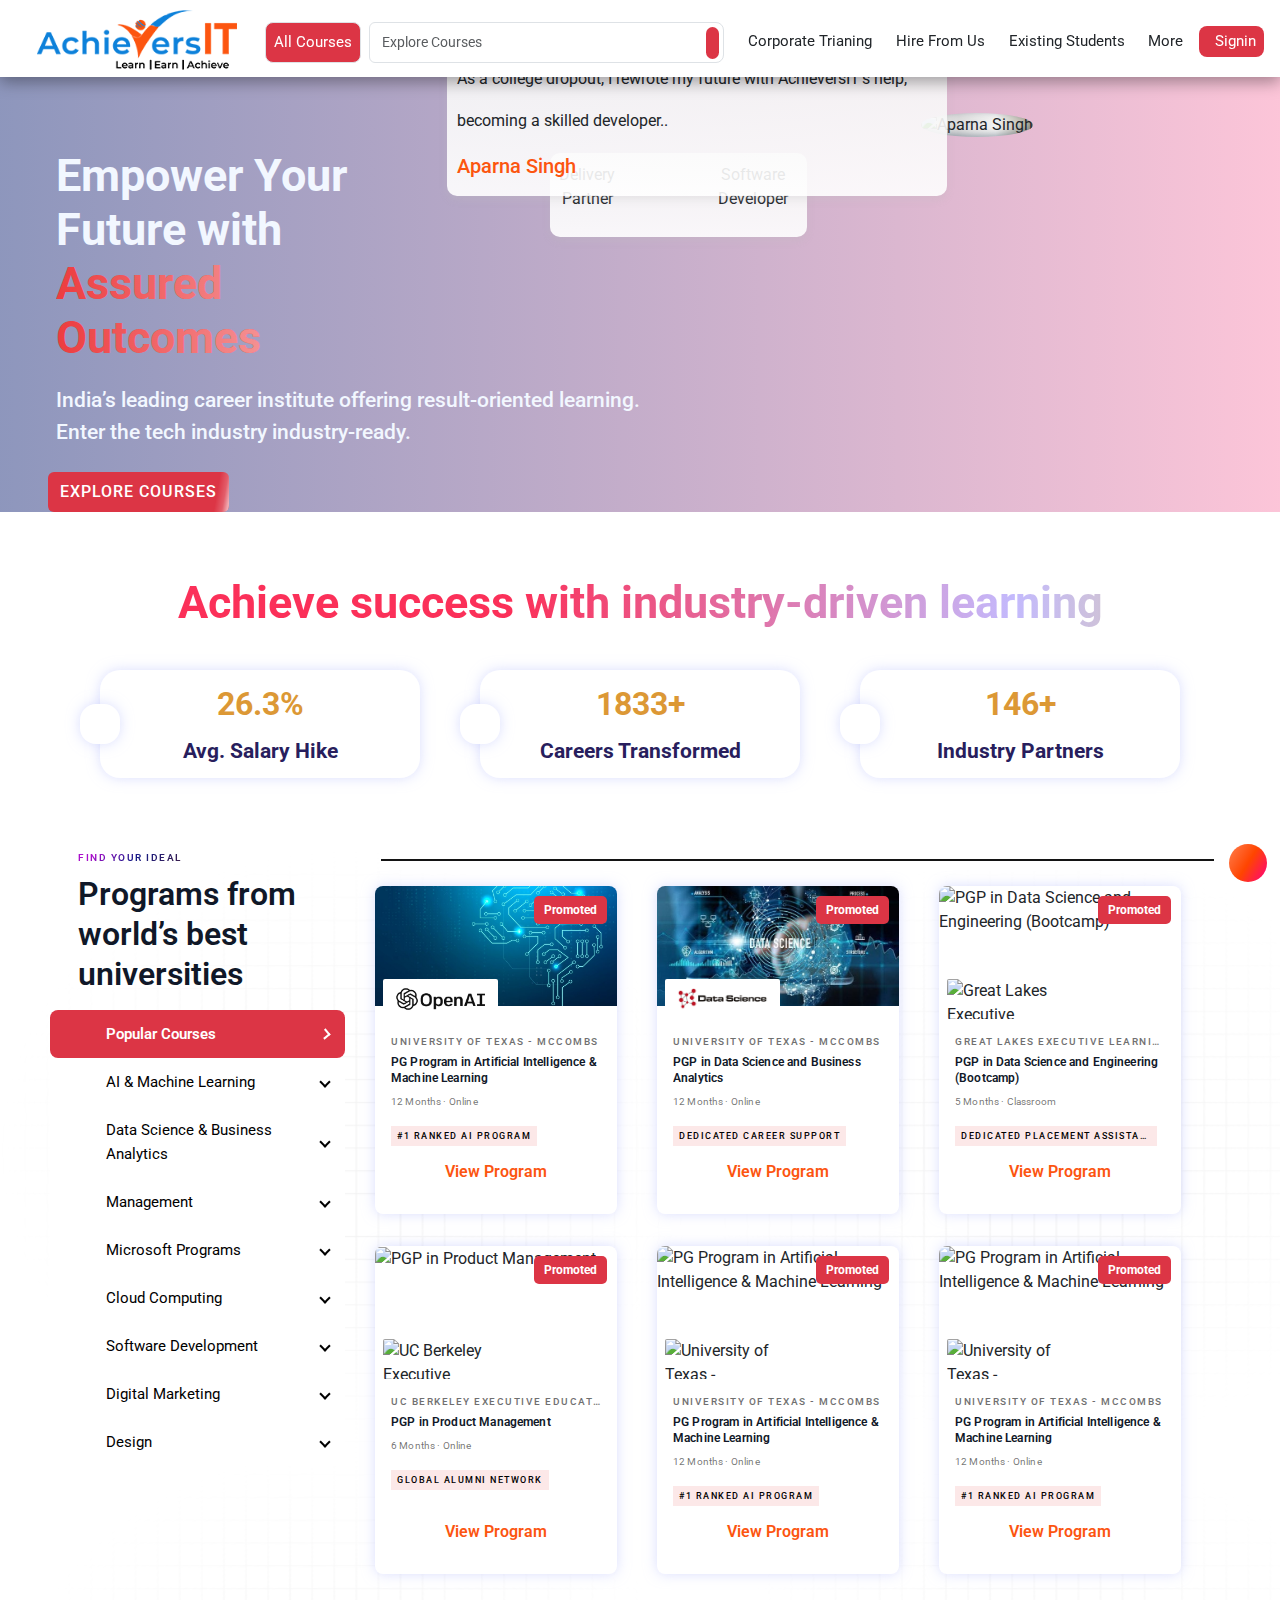
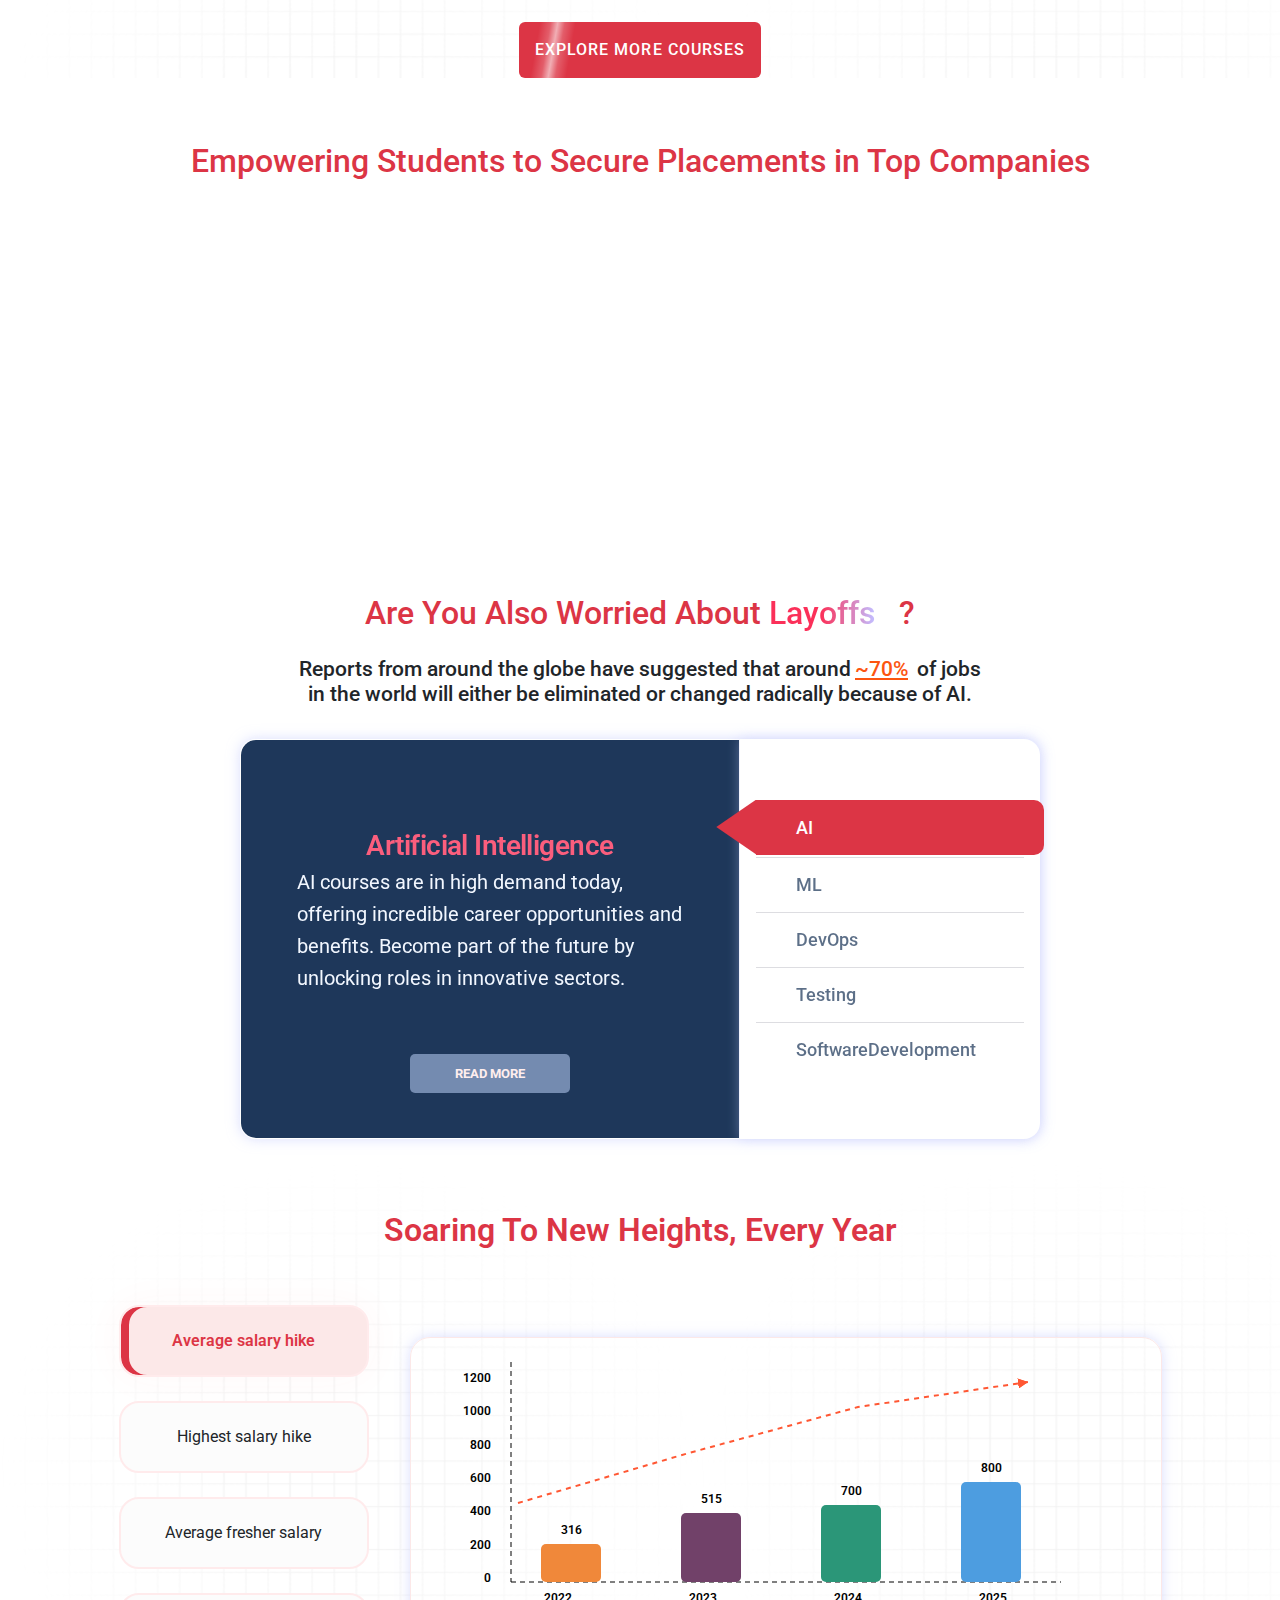
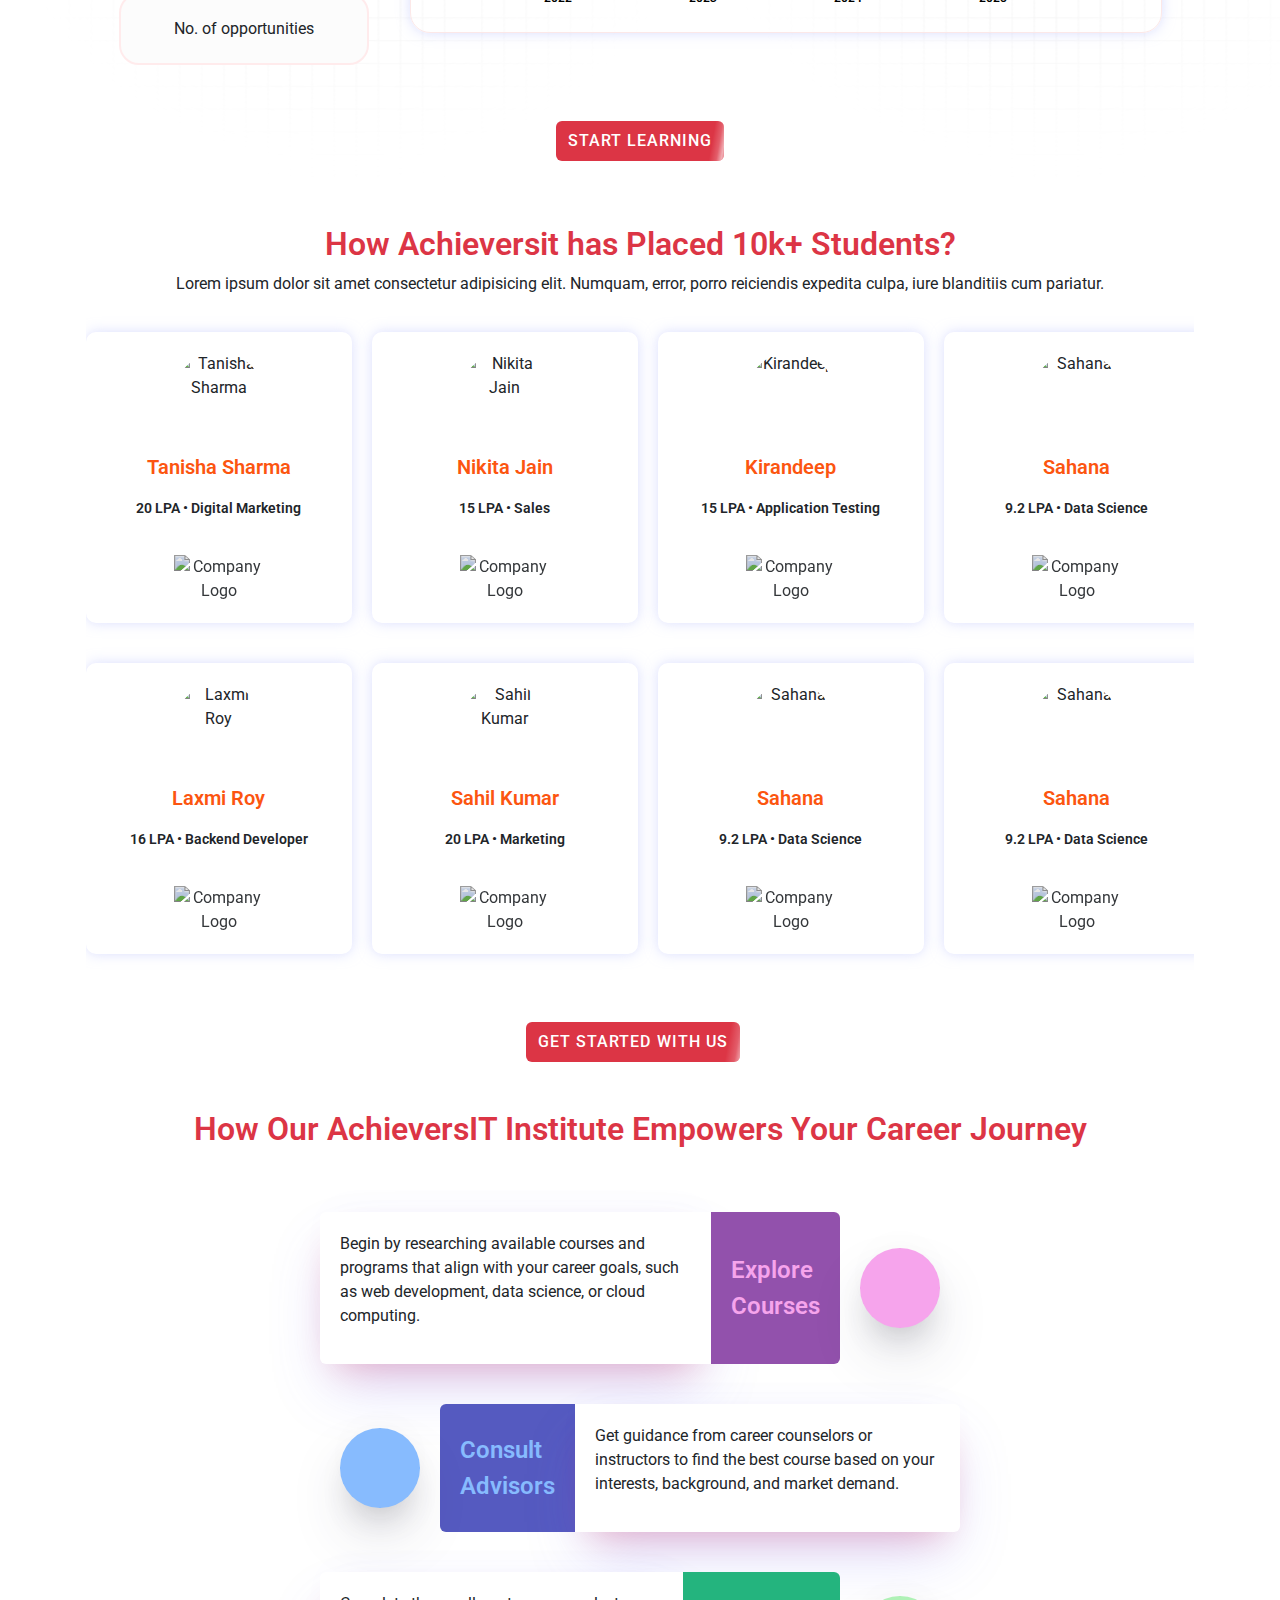
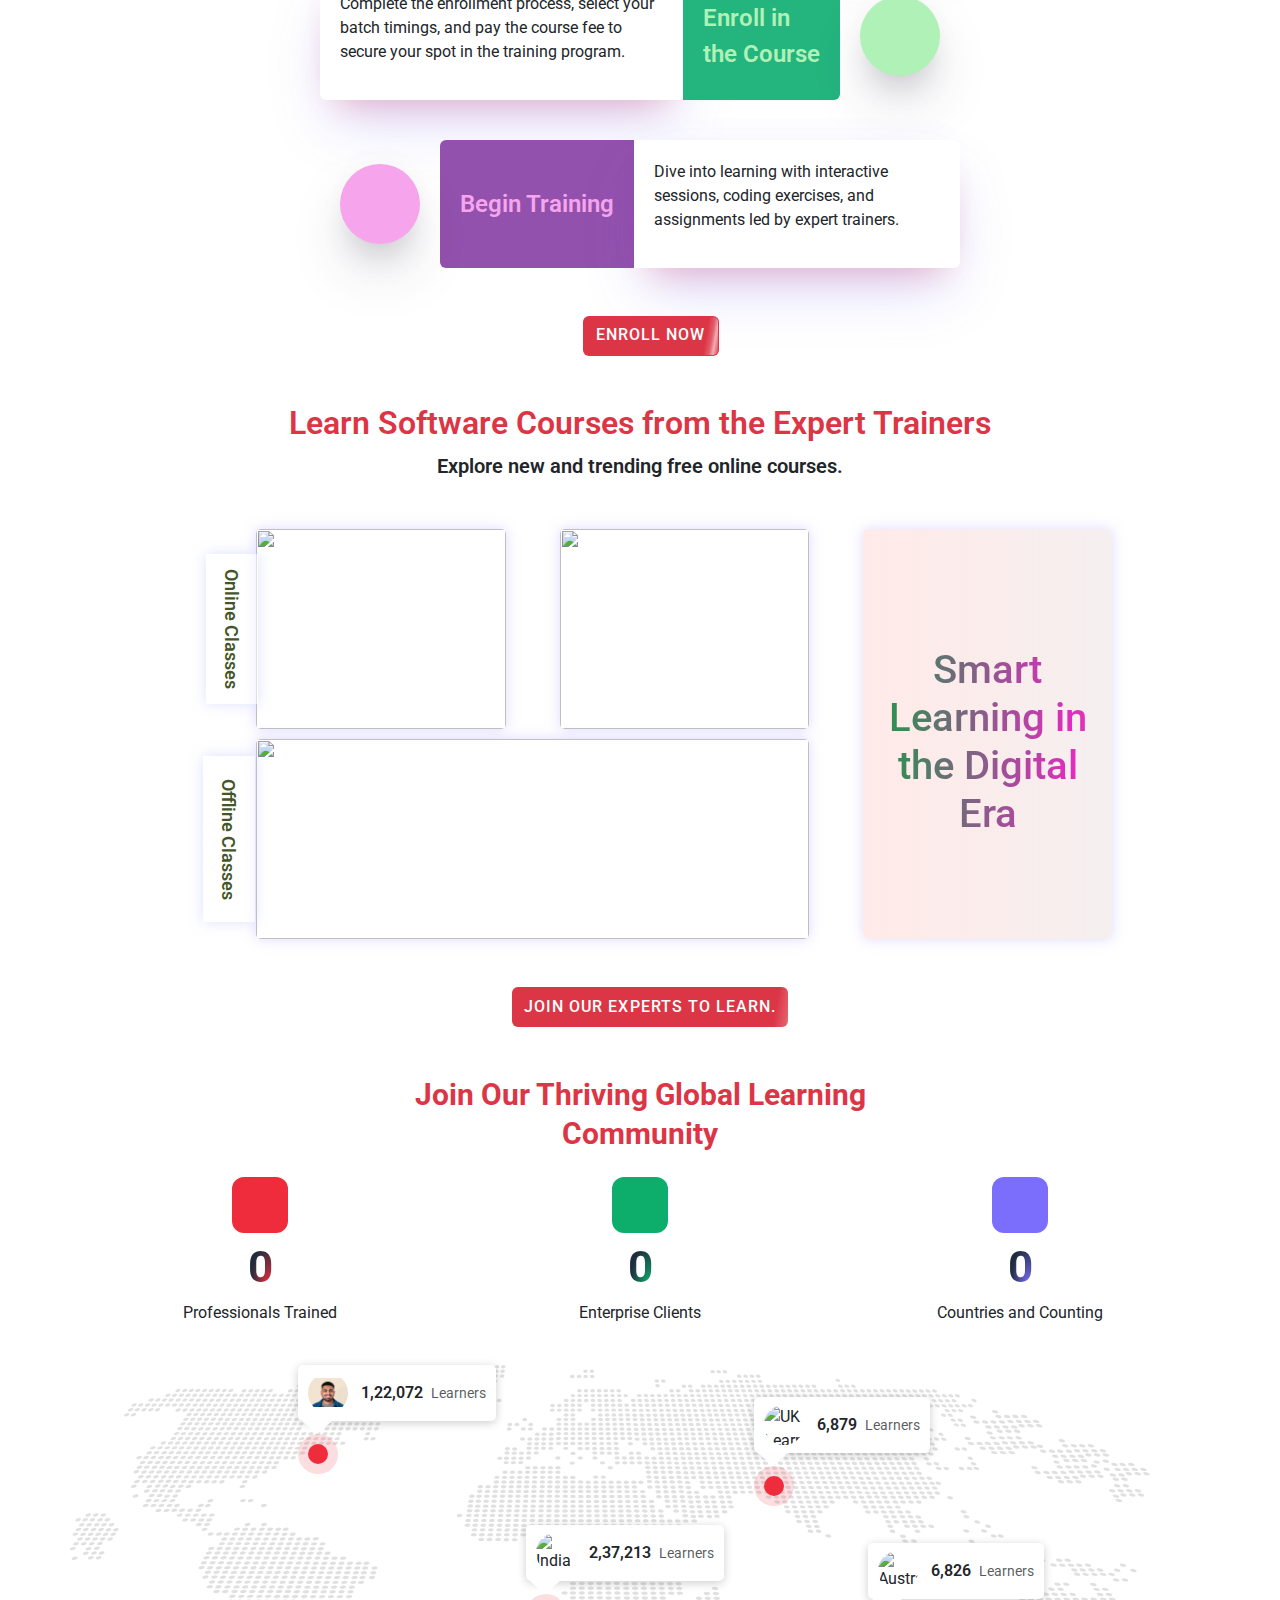
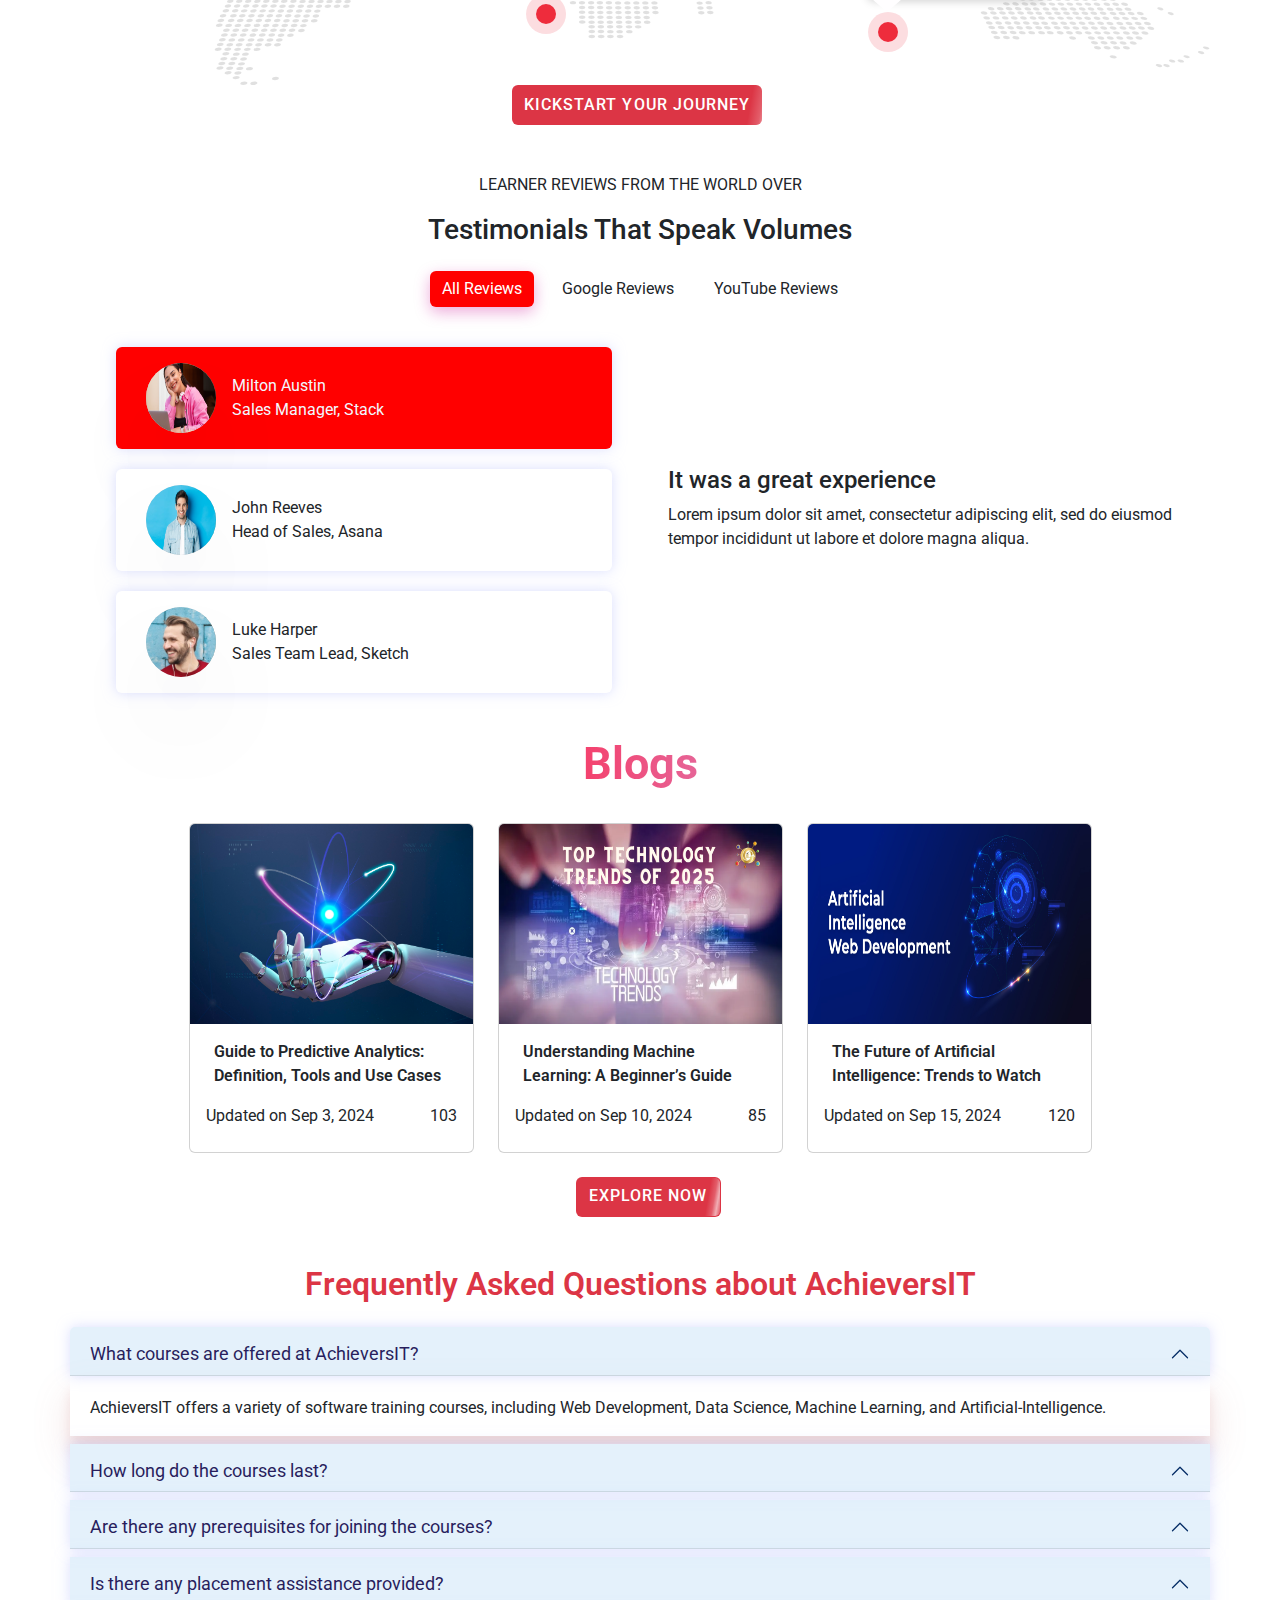
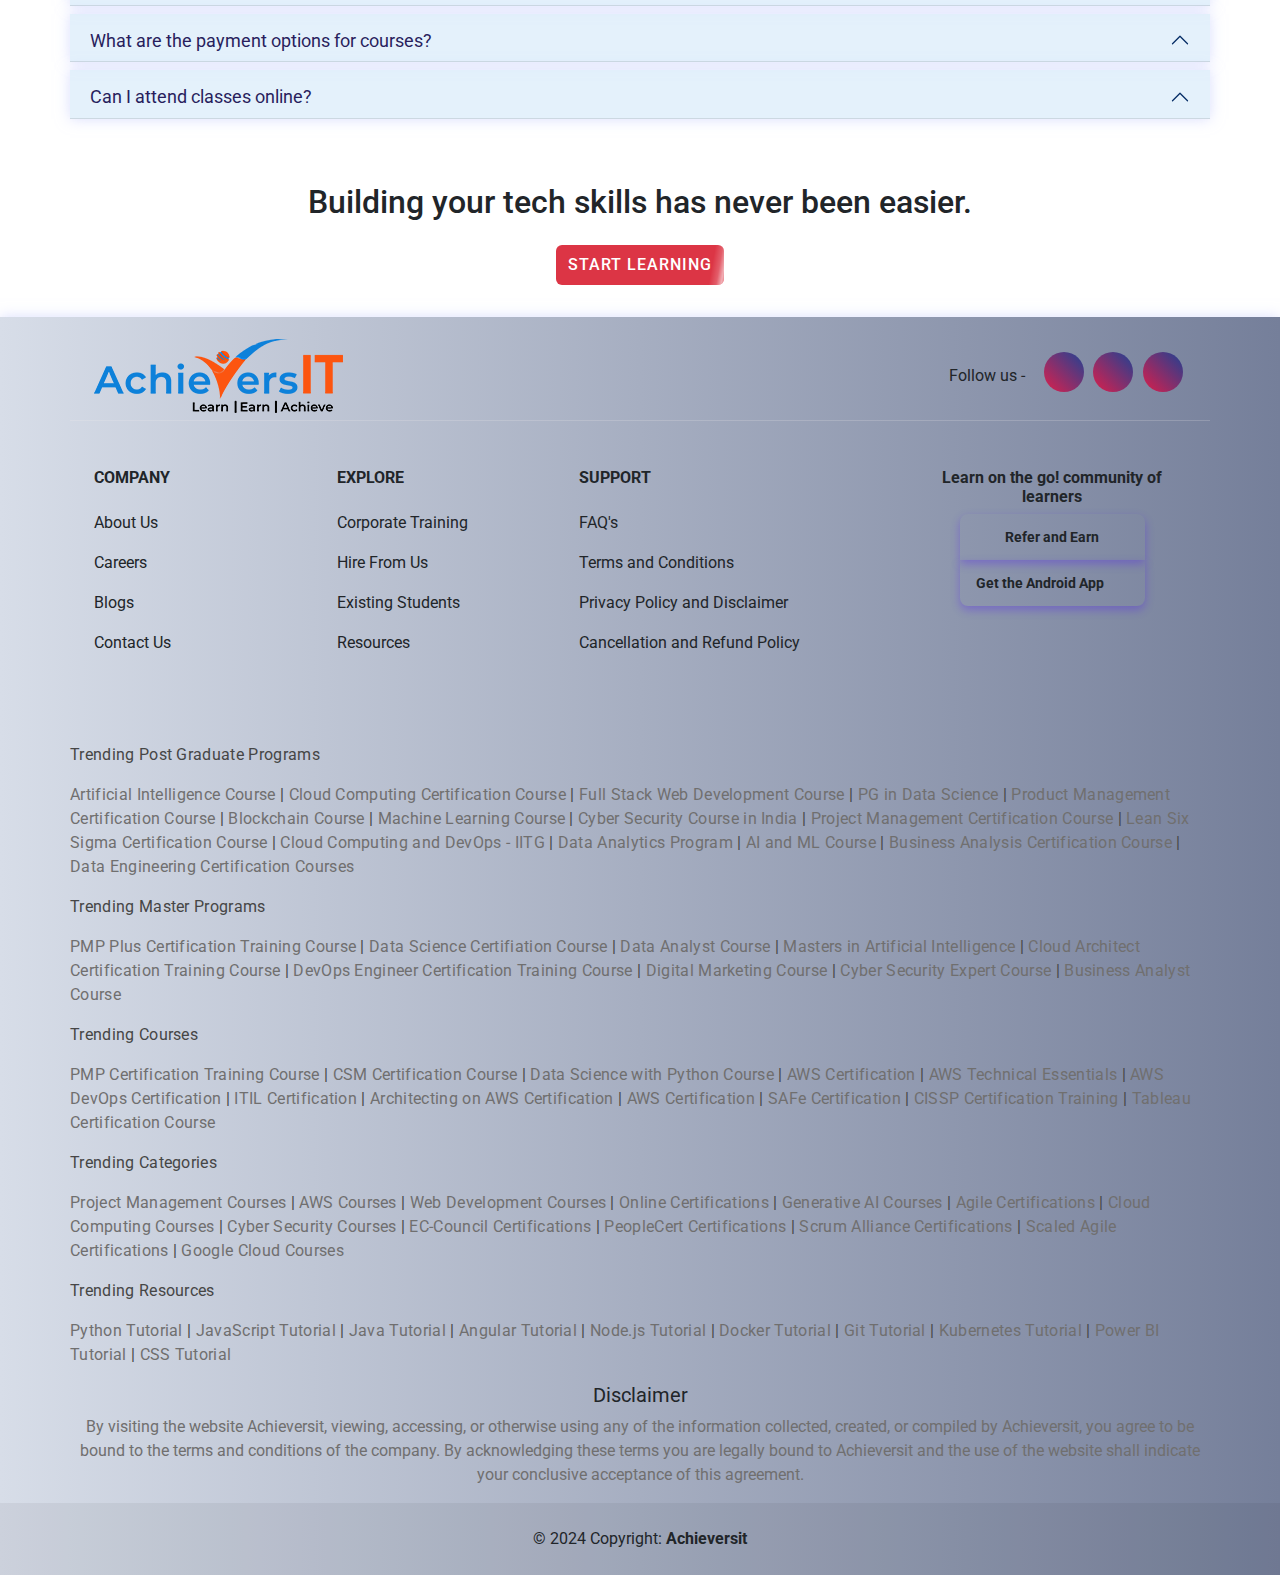
==== commit f7adf106: "cards and button" ====
--- a/index.html
+++ b/index.html
@@ -479,9 +479,9 @@
             learning
         </h3>
 
-        <div class="container mx-auto d-flex flex-wrap p-3 justify-content-center align-items-start pt-3 pb-5 cursor-pointer mx-5" style=" --bs-gutter-x:0rem; gap: 60px !important;">
+        <div class=" mx-auto d-flex flex-wrap justify-content-center align-items-start pt-3 pb-5 cursor-pointer mx-5" style=" --bs-gutter-x:0rem; gap: 60px !important;">
             <!-- Card 1 -->
-            <div class="col-12 col-lg-3 stat-card text-center d-flex justify-content-evenly align-items-center position-relative">
+            <div class="col-12 col-md-4 col-lg-4 col-xl-3 stat-card text-center d-flex justify-content-evenly align-items-center position-relative">
                 <i class="fa-solid fa-coins fs-11 icon-outside bx-shadow"></i>
                 <div class="card-cont d-flex flex-column gap-2">
                     <p class="stat-value m-0" id="salary-hike" data-target="71.6">0</p>
@@ -490,7 +490,7 @@
             </div>
             
             <!-- Card 2 -->
-            <div class="col-12 col-lg-3 stat-card text-center d-flex justify-content-evenly align-items-center position-relative">
+            <div class="col-12 col-md-4 col-lg-4 col-xl-3 stat-card text-center d-flex justify-content-evenly align-items-center position-relative">
                 <i class="fa-solid fa-people-group fs-11 icon-outside bx-shadow"></i>
                 <div class="card-cont d-flex flex-column gap-2">
                     <p class="stat-value m-0" id="careers-transformed" data-target="5000">0</p>
@@ -499,7 +499,7 @@
             </div>
 
             <!-- Card 3 -->
-            <div class="col-12 col-lg-3 stat-card text-center d-flex justify-content-evenly align-items-center position-relative">
+            <div class="col-12 col-md-4 col-lg-4 col-xl-3 stat-card text-center d-flex justify-content-evenly align-items-center position-relative">
                 <i class="fa-solid fa-users fs-11 icon-outside bx-shadow"></i>
                 <div class="card-cont d-flex flex-column gap-2">
                     <p class="stat-value m-0" id="industry-partners" data-target="400">0</p>
--- a/assests/css/homepage.css
+++ b/assests/css/homepage.css
@@ -3172,14 +3172,14 @@
 }
 
 /* Media Query for Tablets (Min-width: 768px) */
-@media (max-width: 768px) {
+@media (min-width:576px) and (max-width: 768px) {
     .my-button {
-        height: 8vw;
-        width: 8vw;
+        height: 10vw;
+        width: 10vw;
     }
 
     .my-button i {
-        font-size: 100%; /* Adjust icon size for smaller buttons */
+        font-size: 150%; /* Adjust icon size for smaller buttons */
     }
 }
 
